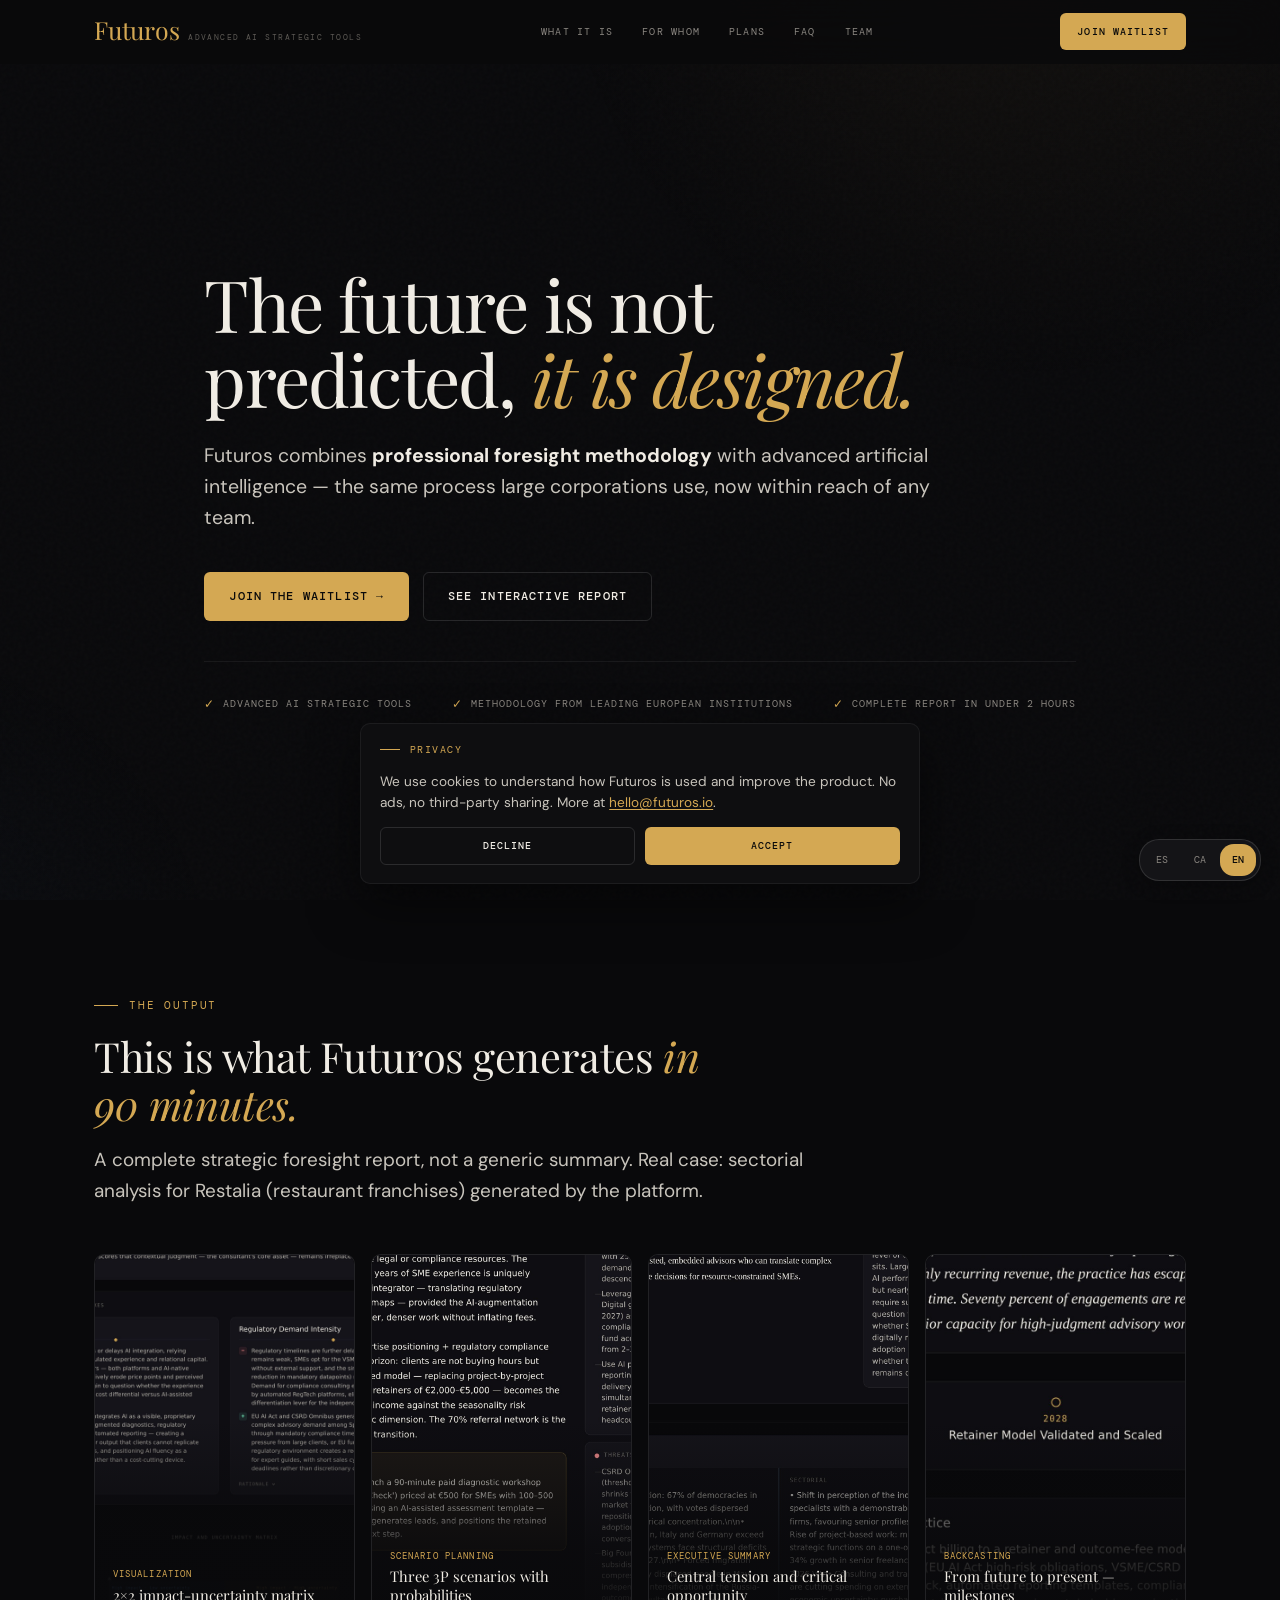
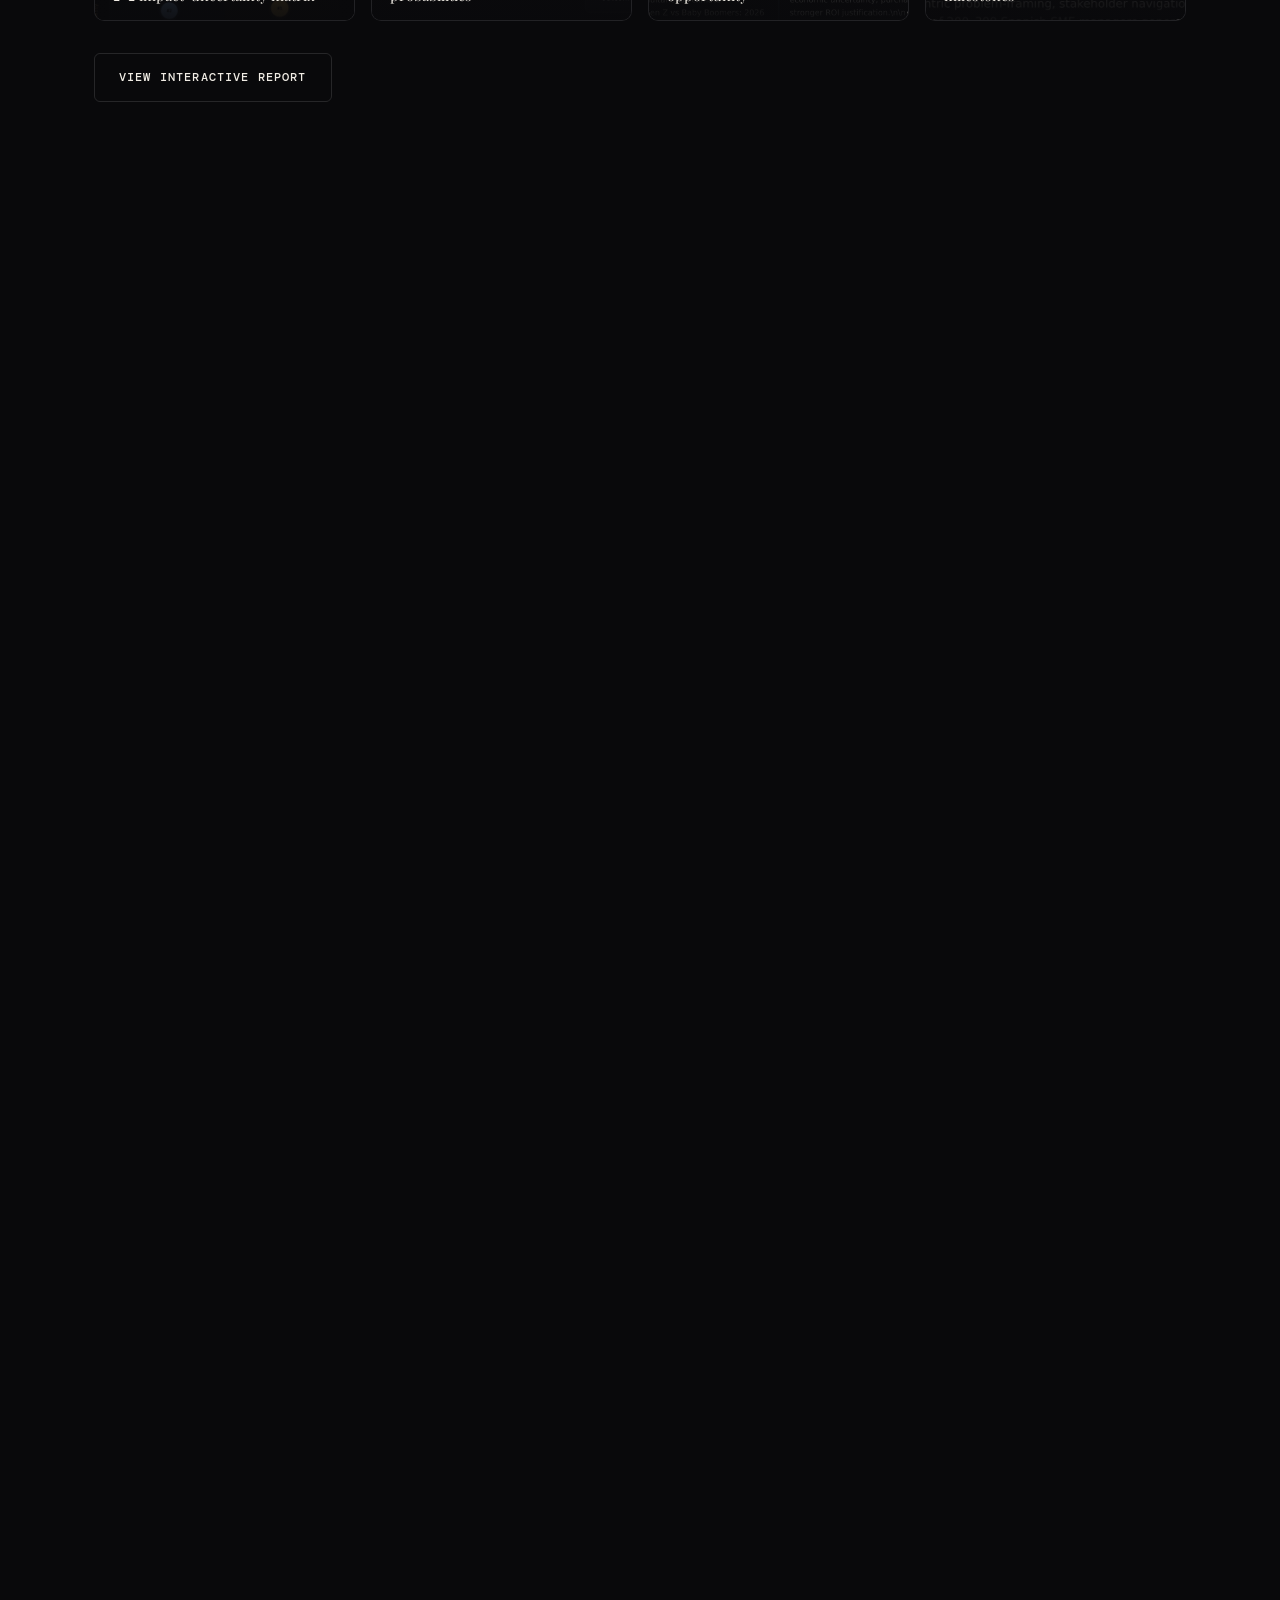
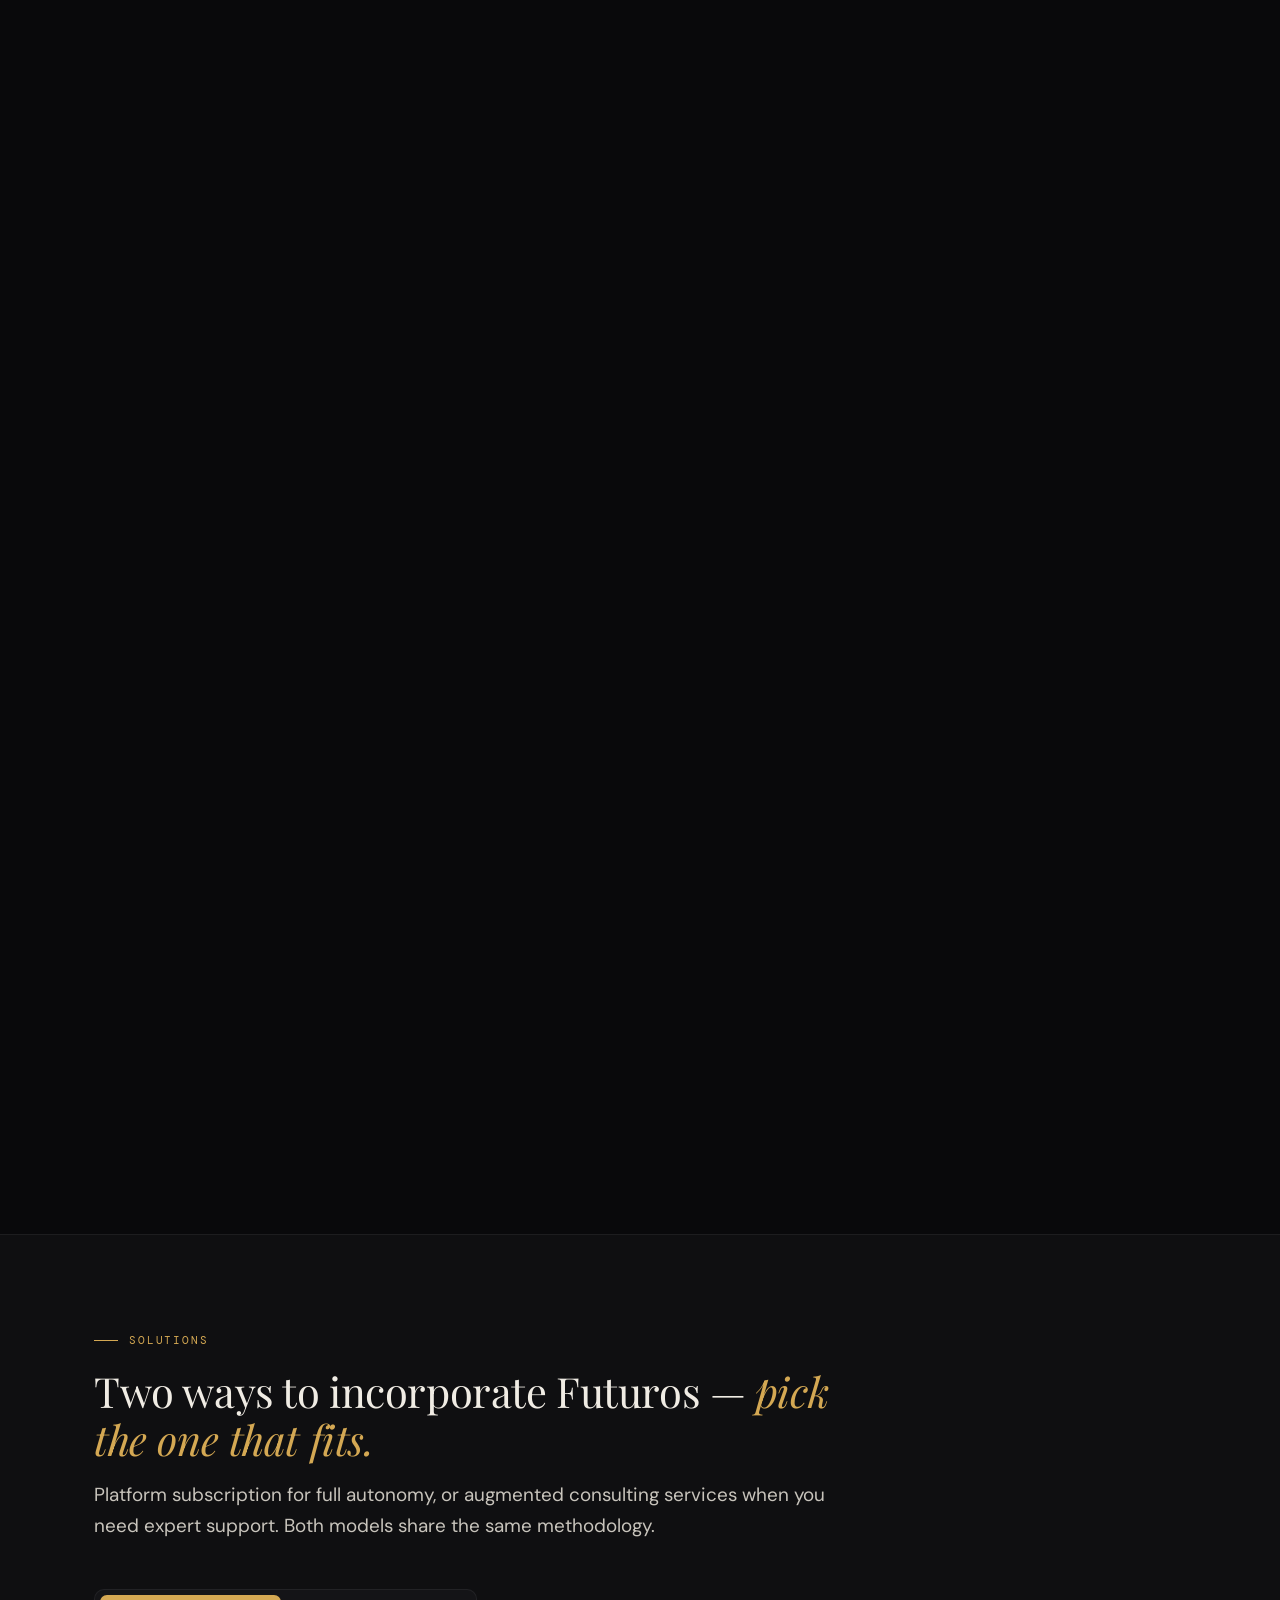
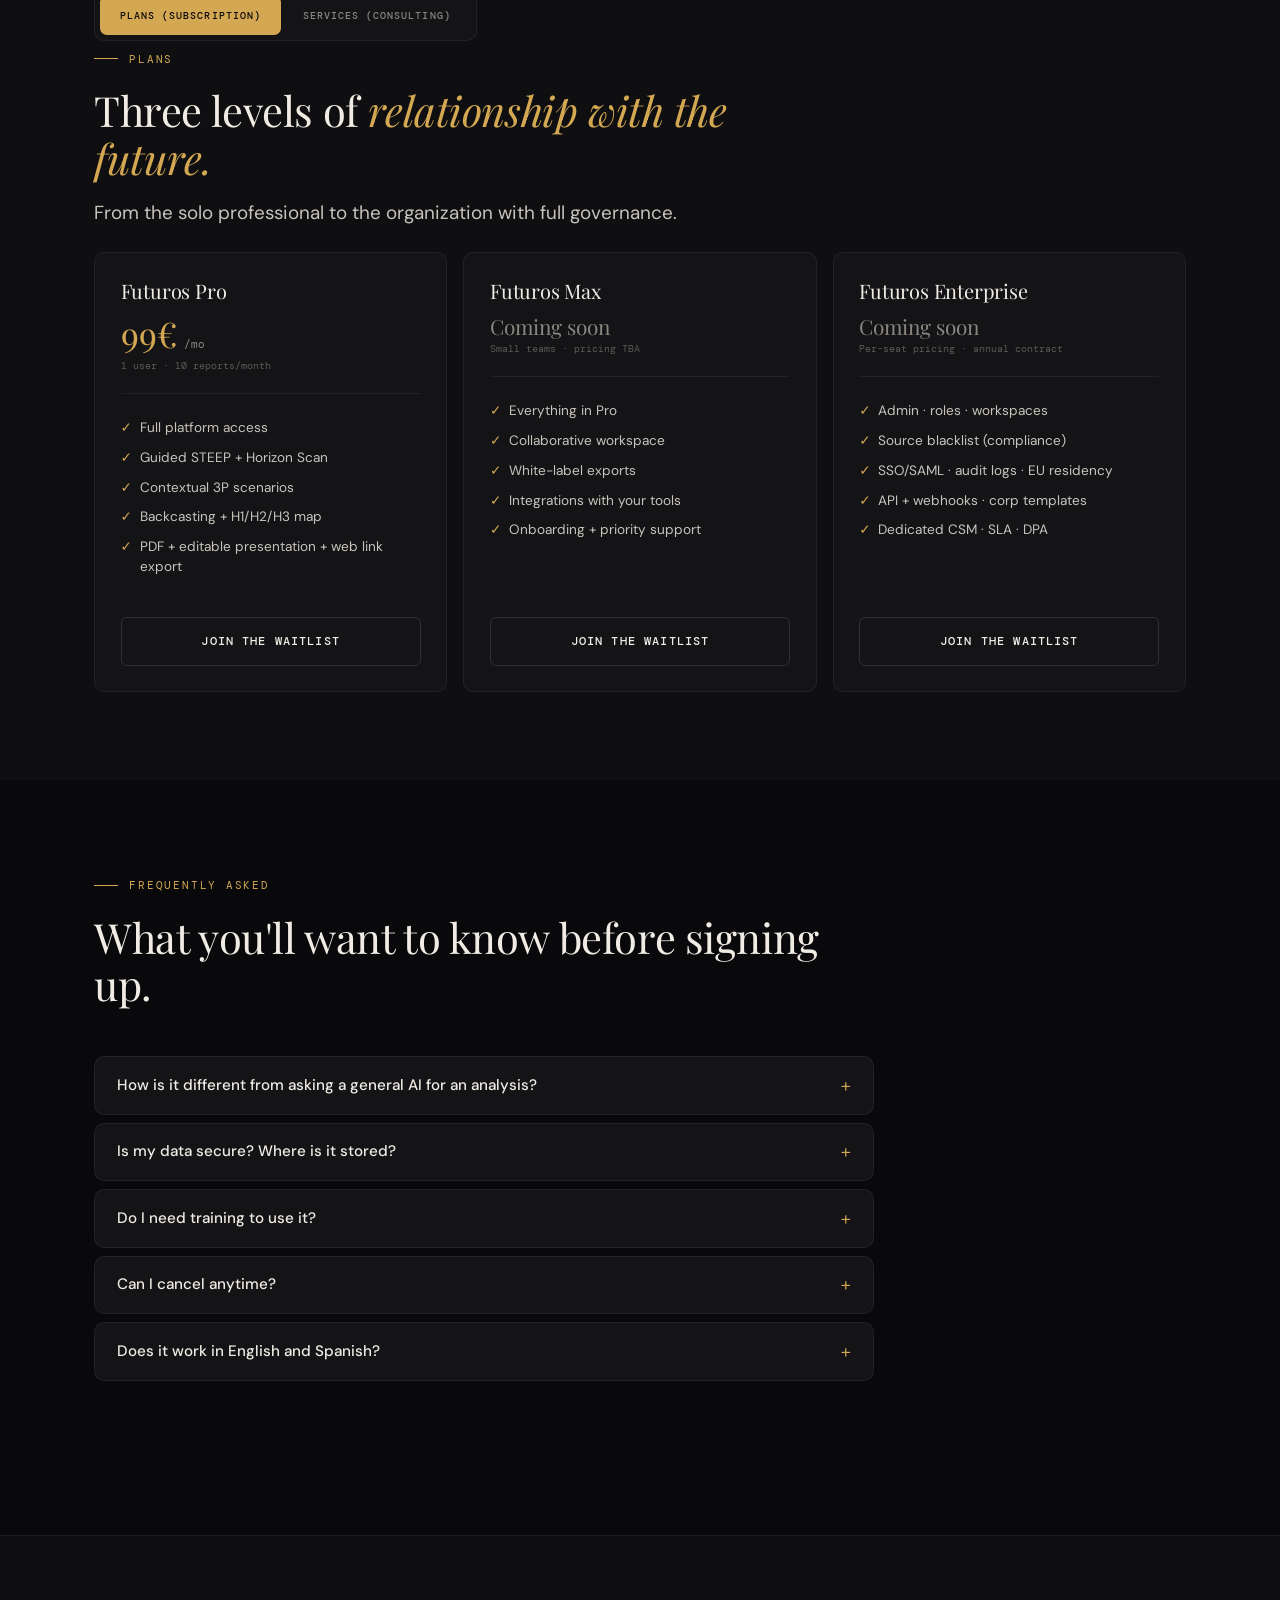
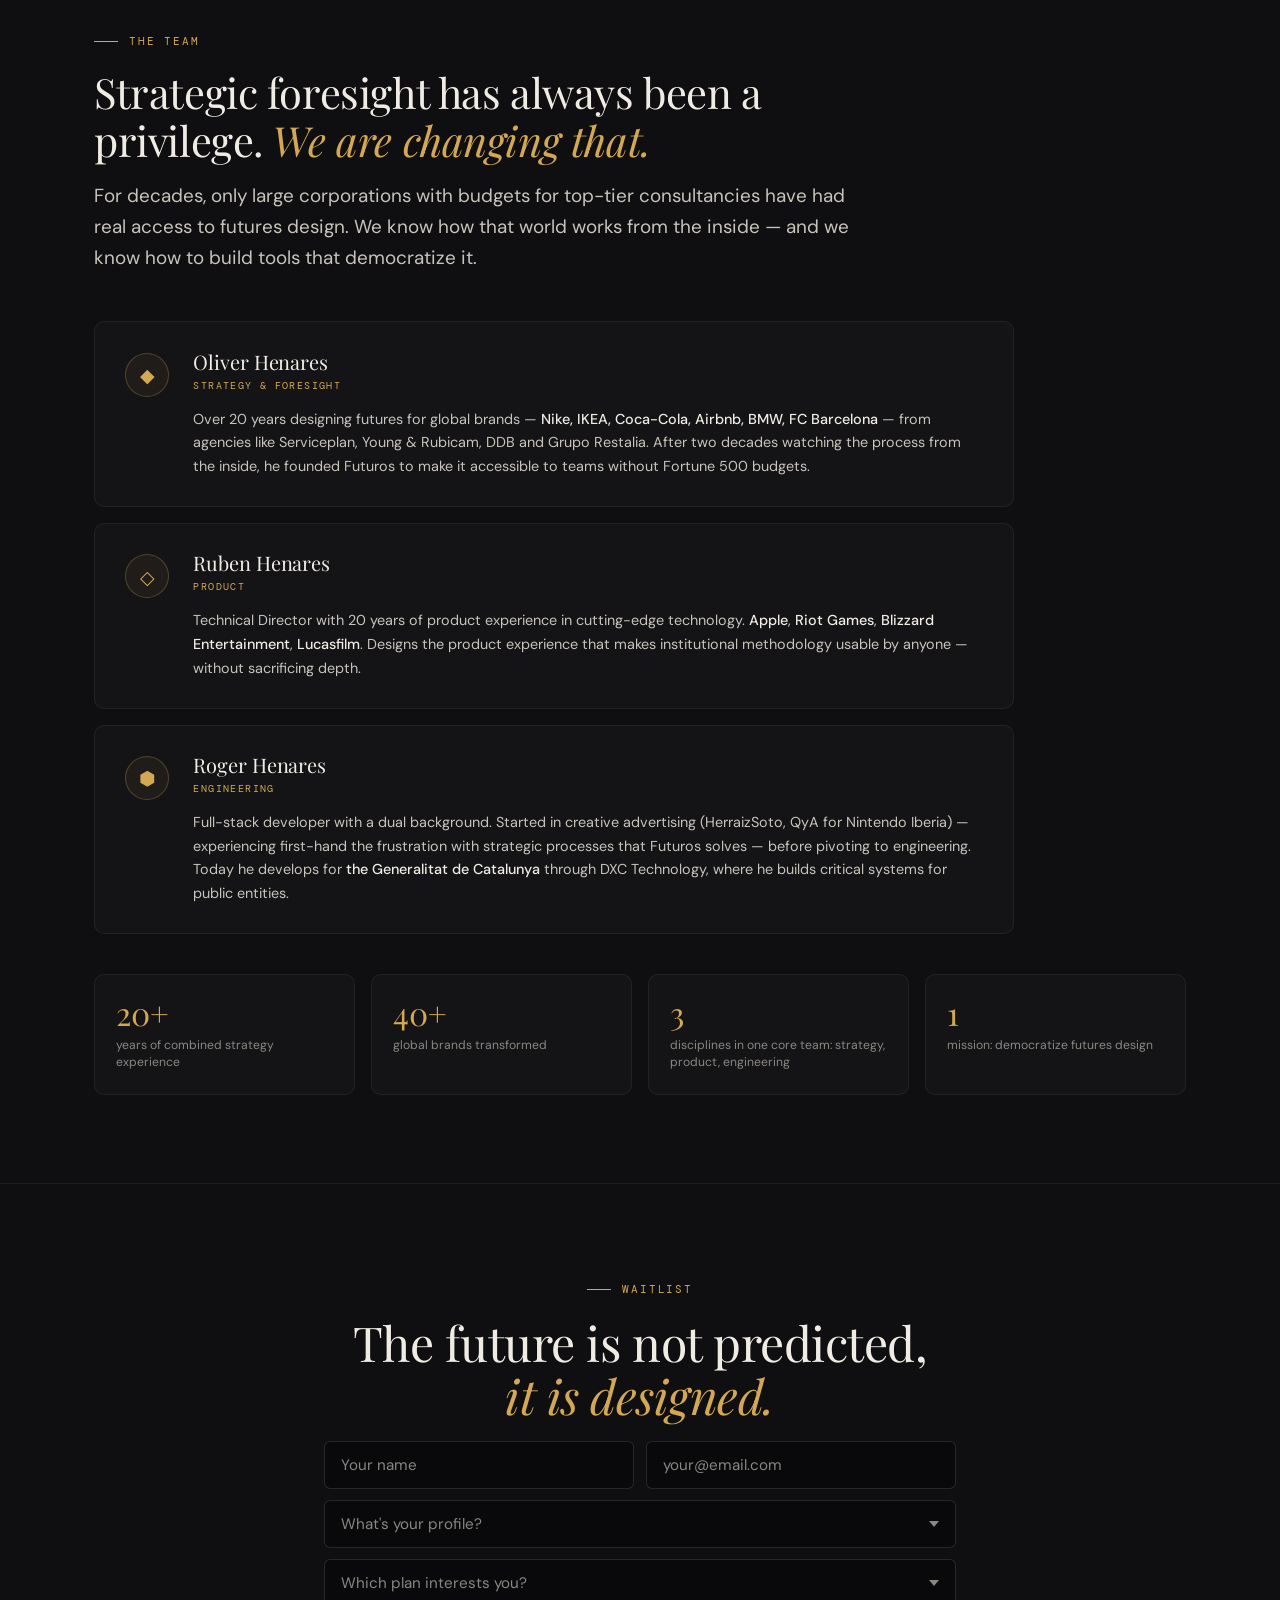
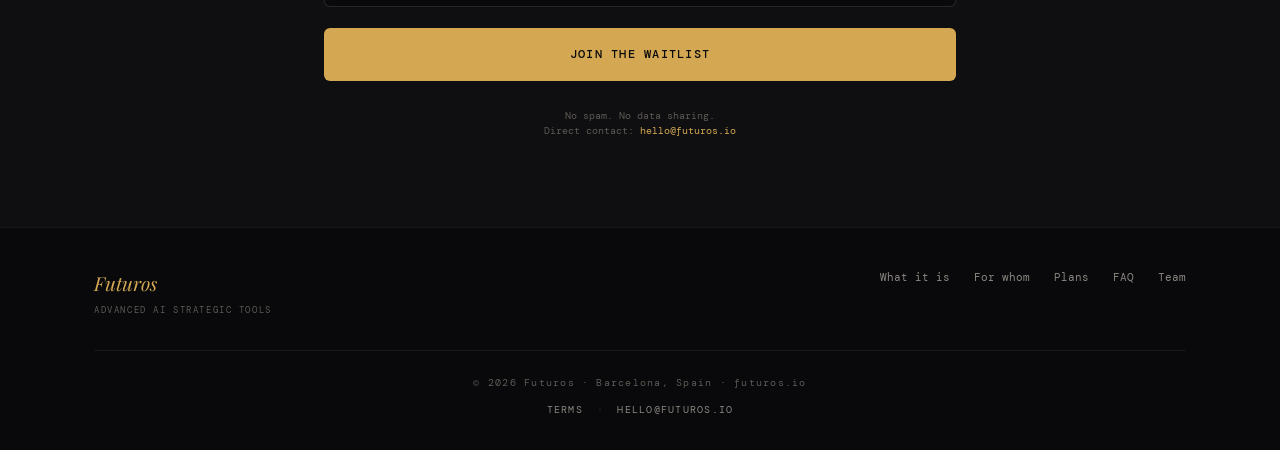
==== src/index.html @ 410e90d8 "Passing language from home ^> terms.html" ====
<!DOCTYPE html>
<html lang="es" prefix="og: https://ogp.me/ns#">
<head>
<meta charset="UTF-8">
<meta name="viewport" content="width=device-width,initial-scale=1.0,viewport-fit=cover">
<title data-i18n-title="meta.title">Futuros — Foresight estratégico con IA | Advanced AI Strategic Tools</title>
<meta name="description" data-i18n-meta-desc="meta.desc" content="Futuros combina metodología de foresight institucional europeo con inteligencia artificial para generar análisis de escenarios estratégicos completos en menos de 2 horas.">
<meta name="author" content="Oliver Henares — Futuros">
<meta name="robots" content="index, follow">
<link rel="canonical" href="https://futuros.io/">
<meta property="og:type" content="website">
<meta property="og:site_name" content="Futuros">
<meta property="og:url" content="https://futuros.io/">
<meta property="og:image" content="https://futuros.io/og-image.jpg">
<meta property="og:image:width" content="1200">
<meta property="og:image:height" content="630">
<meta name="twitter:card" content="summary_large_image">
<meta name="twitter:image" content="https://futuros.io/og-image.jpg">
<link rel="manifest" href="https://futuros.io/manifest.json">
<meta name="theme-color" content="#09090b">
<meta name="apple-mobile-web-app-capable" content="yes">
<meta name="mobile-web-app-capable" content="yes">
<meta name="apple-mobile-web-app-status-bar-style" content="black-translucent">
<meta name="apple-mobile-web-app-title" content="Futuros">
<link rel="icon" type="image/svg+xml" href="https://futuros.io/favicon.svg">
<link rel="icon" type="image/png" sizes="32x32" href="https://futuros.io/favicon-32.png">
<link rel="apple-touch-icon" sizes="180x180" href="https://futuros.io/apple-touch-icon.png">

<link rel="preconnect" href="https://fonts.googleapis.com">
<link rel="preconnect" href="https://fonts.gstatic.com" crossorigin>
<link rel="preload" as="style" href="https://fonts.googleapis.com/css2?family=DM+Mono:wght@400;500&family=DM+Sans:wght@400;500;600&family=Playfair+Display:ital,wght@0,400;0,500;1,400&display=swap">
<link rel="stylesheet" href="https://fonts.googleapis.com/css2?family=DM+Mono:wght@400;500&family=DM+Sans:wght@400;500;600&family=Playfair+Display:ital,wght@0,400;0,500;1,400&display=swap" media="print" onload="this.media='all'">
<noscript><link rel="stylesheet" href="https://fonts.googleapis.com/css2?family=DM+Mono:wght@400;500&family=DM+Sans:wght@400;500;600&family=Playfair+Display:ital,wght@0,400;0,500;1,400&display=swap"></noscript>

<script type="application/ld+json">{"@context":"https://schema.org","@type":"Organization","name":"Futuros","url":"https://futuros.io","description":"Strategic foresight platform combining European institutional methodology with AI.","contactPoint":{"@type":"ContactPoint","email":"hello@futuros.io","contactType":"customer support","availableLanguage":["Spanish","English"]}}</script>
<script type="application/ld+json">{"@context":"https://schema.org","@type":"SoftwareApplication","name":"Futuros","applicationCategory":"BusinessApplication","operatingSystem":"Web","url":"https://futuros.io","offers":[{"@type":"Offer","name":"Futuros Pro","price":"99","priceCurrency":"EUR"}]}</script>

<link rel="stylesheet" href="styles.css">

<!-- PostHog analytics -->
<script>
!function(t,e){var o,n,p,r;e.__SV||(window.posthog=e,e._i=[],e.init=function(i,s,a){function g(t,e){var o=e.split(".");2==o.length&&(t=t[o[0]],e=o[1]),t[e]=function(){t.push([e].concat(Array.prototype.slice.call(arguments,0)))}}(p=t.createElement("script")).type="text/javascript",p.crossOrigin="anonymous",p.async=!0,p.src=s.api_host.replace(".i.posthog.com","-assets.i.posthog.com")+"/static/array.js",(r=t.getElementsByTagName("script")[0]).parentNode.insertBefore(p,r);var u=e;for(void 0!==a?u=e[a]=[]:a="posthog",u.people=u.people||[],u.toString=function(t){var e="posthog";return"posthog"!==a&&(e+="."+a),t||(e+=" (stub)"),e},u.people.toString=function(){return u.toString(1)+".people (stub)"},o="init capture register register_once register_for_session unregister unregister_for_session getFeatureFlag getFeatureFlagPayload isFeatureEnabled reloadFeatureFlags updateEarlyAccessFeatureEnrollment getEarlyAccessFeatures on onFeatureFlags onSessionId getSurveys getActiveMatchingSurveys renderSurvey canRenderSurvey getNextSurveyStep identify setPersonProperties group resetGroups setPersonPropertiesForFlags resetPersonPropertiesForFlags setGroupPropertiesForFlags resetGroupPropertiesForFlags reset get_distinct_id getGroups get_session_id get_session_replay_url alias set_config startSessionRecording stopSessionRecording sessionRecordingStarted captureException loadToolbar get_property getSessionProperty createPersonProfile opt_in_capturing opt_out_capturing has_opted_in_capturing has_opted_out_capturing clear_opt_in_out_capturing debug".split(" "),n=0;n<o.length;n++)g(u,o[n]);e._i.push([i,s,a])},e.__SV=1)}(document,window.posthog||[]);
posthog.init('phc_w2W8Zs99Rcv9zAoCyWAEQjKRDDNfxGAZGXmJnJ9UWDw4',{
  api_host:'https://eu.i.posthog.com',
  person_profiles:'identified_only',
  defaults:'2025-05-24',
  opt_out_capturing_by_default:true
});
</script>
</head>
<body>

<!-- ═══════════ NAV ═══════════ -->
<nav class="nav" id="mainNav">
  <div class="nav-inner">
    <a href="#top" class="nav-brand">
      <div class="nav-logo">Futuros</div>
      <div class="nav-tag" data-i18n="nav.tag">Advanced AI Strategic Tools</div>
    </a>
    <div class="nav-links">
      <a href="#producto" class="nav-link" data-section="producto" data-i18n="nav.product">Qué es</a>
      <a href="#para-quien" class="nav-link" data-section="para-quien" data-i18n="nav.who">Para quién</a>
      <a href="#planes" class="nav-link" data-section="planes" data-i18n="nav.plans">Planes</a>
      <a href="#faq" class="nav-link" data-section="faq">FAQ</a>
      <a href="#equipo" class="nav-link" data-section="equipo" data-i18n="nav.team">Equipo</a>
    </div>
    <div class="nav-cta">
      <a href="#waitlist" class="btn btn-primary" data-i18n="nav.cta">Lista de espera</a>
    </div>
    <button class="nav-burger" id="navBurger" aria-label="Menú">
      <span></span><span></span><span></span>
    </button>
  </div>
</nav>

<div class="mobile-nav" id="mobileNav">
  <a href="#producto" data-i18n="nav.product">Qué es</a>
  <a href="#como" data-i18n="nav.how">Cómo funciona</a>
  <a href="#para-quien" data-i18n="nav.who">Para quién</a>
  <a href="#servicios" data-i18n="nav.services">Servicios</a>
  <a href="#planes" data-i18n="nav.plans">Planes</a>
  <a href="#faq">FAQ</a>
  <a href="#equipo" data-i18n="nav.team">Equipo</a>
  <a href="#waitlist" class="btn btn-primary" data-i18n="nav.cta">Lista de espera</a>
</div>

<!-- ═══════════ HERO ═══════════ -->
<section class="hero" id="top">
  <div class="container">
    <h1 class="hero-title" data-i18n-html="hero.title">El futuro no se predice, <em>se&nbsp;diseña.</em></h1>
    <p class="hero-sub" data-i18n-html="hero.sub">Futuros combina <strong>metodología de foresight profesional</strong> con inteligencia artificial avanzada — el mismo proceso que usan grandes corporaciones, ahora al alcance de cualquier equipo.</p>
    <div class="hero-ctas">
      <a href="#waitlist" class="btn btn-primary btn-arrow" data-i18n="hero.cta1">Únete a la lista de espera</a>
      <a id="hero-interactive-report" href="https://futuros.io/samples/sample_es.html" class="btn btn-secondary" target="_blank" rel="noopener" data-i18n="hero.cta2">Ver informe interactivo</a>
    </div>
    <div class="hero-trust">
      <div class="hero-trust-item" data-i18n="hero.trust1">Advanced AI Strategic Tools</div>
      <div class="hero-trust-item" data-i18n="hero.trust2">Metodología de instituciones europeas líderes</div>
      <div class="hero-trust-item" data-i18n="hero.trust3">Informe completo en menos de 2 horas</div>
    </div>
  </div>
</section>

<!-- ═══════════ PRODUCTO ═══════════ -->
<section class="section" id="producto">
  <div class="container">
    <div class="section-header reveal">
      <div class="eyebrow" data-i18n="out.eyebrow">El output</div>
      <h2 data-i18n-html="out.title">Esto es lo que genera Futuros <em>en 90&nbsp;minutos.</em></h2>
      <p class="lede" data-i18n="out.lede">Un informe completo de foresight estratégico, no un resumen genérico. Caso real: análisis sectorial de Restalia (franquicias de restauración) generado por la plataforma.</p>
    </div>
    <div class="output-grid">
      <div class="output-card reveal" data-modal="samples/sample-matrix-es.jpg">
        <div class="output-card-img">
          <img src="samples/sample-matrix-es.jpg" alt="Matriz de impacto e incertidumbre" loading="lazy">
        </div>
        <div class="output-card-meta">
          <div class="output-card-tag" data-i18n="out.s2.tag">Visualización</div>
          <div class="output-card-title" data-i18n="out.s2.title">Matriz 2×2 de impacto e incertidumbre</div>
        </div>
      </div>
      <div class="output-card reveal" data-modal="samples/sample-scenarios-es.jpg">
        <div class="output-card-img">
          <img src="samples/sample-scenarios-es.jpg" alt="Tres escenarios" loading="lazy">
        </div>
        <div class="output-card-meta">
          <div class="output-card-tag" data-i18n="out.s3.tag">Scenario Planning</div>
          <div class="output-card-title" data-i18n="out.s3.title">Tres escenarios 3P con probabilidades</div>
        </div>
      </div>
      <div class="output-card reveal" data-modal="samples/sample-summary-es.jpg">
        <div class="output-card-img">
          <img src="samples/sample-summary-es.jpg" alt="Resumen ejecutivo" loading="lazy">
        </div>
        <div class="output-card-meta">
          <div class="output-card-tag" data-i18n="out.s4.tag">Resumen ejecutivo</div>
          <div class="output-card-title" data-i18n="out.s4.title">Tensión central y oportunidad crítica</div>
        </div>
      </div>
      <div class="output-card reveal" data-modal="samples/sample-backcasting-es.jpg">
        <div class="output-card-img">
          <img src="samples/sample-backcasting-es.jpg" alt="Backcasting timeline" loading="lazy">
        </div>
        <div class="output-card-meta">
          <div class="output-card-tag" data-i18n="out.s5.tag">Backcasting</div>
          <div class="output-card-title" data-i18n="out.s5.title">Camino del futuro al presente — milestones</div>
        </div>
      </div>
    </div>
    <div class="output-cta reveal">
      <a id="cta-interactive-report" href="https://futuros.io/samples/sample_es.html" class="btn btn-secondary" target="_blank" rel="noopener" data-i18n="out.cta3">Ver report interactivo</a>
    </div>
    <div class="subsection-break reveal"></div>
    <div class="section-header reveal">
      <div class="eyebrow" data-i18n="how.eyebrow">Cómo funciona</div>
      <h2 data-i18n-html="how.title"><em>Tú decides</em> el nivel de control.</h2>
      <p class="lede" data-i18n="how.lede">Misma metodología, mismo rigor, mismo entregable final. Lo que cambia es cuánto pones tú y cuánto pone la plataforma. Empieza con el asistente y profundiza manualmente cuando quieras matizar.</p>
    </div>
    <div class="modes-grid">
      <div class="mode-card reveal">
        <div class="mode-tag" data-i18n="how.m1.tag">Modo asistente</div>
        <h3 data-i18n="how.m1.title">Conversacional, rápido</h3>
        <p data-i18n="how.m1.desc">Le cuentas a Futuros tu reto en lenguaje natural. La IA propone los campos STEEP, las dimensiones del horizonte y los drivers; tú aceptas o ajustas con un click. Ideal cuando empiezas, cuando vas justo de tiempo o cuando exploras un sector nuevo.</p>
        <ul class="mode-list">
          <li data-i18n="how.m1.b1">Sin formularios largos</li>
          <li data-i18n="how.m1.b2">Sugerencias contextuales en cada paso</li>
          <li data-i18n="how.m1.b3">Resultado completo en menos de 30 minutos</li>
        </ul>
      </div>
      <div class="mode-card reveal">
        <div class="mode-tag" data-i18n="how.m2.tag">Modo manual</div>
        <h3 data-i18n="how.m2.title">Editorial, máximo control</h3>
        <p data-i18n="how.m2.desc">Introduces tus propios datos, tags y matices. Editas cada dimensión, refinas las probabilidades, ajustas el lenguaje. Para análisis sensibles, sectores donde tienes visión propia o entregables que necesitan reflejar tu criterio palabra por palabra.</p>
        <ul class="mode-list">
          <li data-i18n="how.m2.b1">Edición libre de cada dimensión</li>
          <li data-i18n="how.m2.b2">Refinamiento de escenarios y probabilidades</li>
          <li data-i18n="how.m2.b3">Tu criterio reflejado palabra por palabra</li>
        </ul>
      </div>
    </div>
    <div class="how-shared reveal">
      <div class="how-shared-tag" data-i18n="how.shared.tag">En cualquier modo</div>
      <div class="how-shared-text" data-i18n-html="how.shared.text">Mismo workflow guiado: <strong>perfil → macro scan → análisis sectorial → horizonte → síntesis → informe.</strong> Misma metodología STEEP + Tres Horizontes + scenario planning. Mismo entregable final brand-ready, en el idioma de tu cliente.</div>
    </div>
    <div class="subsection-break reveal"></div>
    <div class="section-header reveal">
      <div class="eyebrow" data-i18n="met.eyebrow">Metodología</div>
      <h2 data-i18n-html="met.title">Frameworks reales. <em>No prompts genéricos.</em></h2>
      <p class="lede" data-i18n="met.lede">Los mismos protocolos que usan gobiernos europeos y think tanks de primer nivel para anticipar el futuro — integrados en una plataforma que cualquier consultor puede usar hoy.</p>
    </div>
    <div class="method-grid">
      <div class="method-item reveal">
        <div class="method-num" data-i18n="met.01.num">01 · STEEP</div>
        <div class="method-name" data-i18n="met.01.name">Análisis del entorno</div>
        <div class="method-desc" data-i18n="met.01.desc">Social, Tecnológico, Económico, Medioambiental, Político. El mapa completo de fuerzas que moldean tu sector.</div>
      </div>
      <div class="method-item reveal">
        <div class="method-num" data-i18n="met.02.num">02 · Horizon Scan</div>
        <div class="method-name" data-i18n="met.02.name">Tres horizontes (H1/H2/H3)</div>
        <div class="method-desc" data-i18n="met.02.desc">Lo que ya ocurre, lo que emerge y lo que podría transformarlo todo. Exploración sistemática.</div>
      </div>
      <div class="method-item reveal">
        <div class="method-num" data-i18n="met.03.num">03 · Scenario 3P</div>
        <div class="method-name" data-i18n="met.03.name">Probable, Plausible, Posible</div>
        <div class="method-desc" data-i18n="met.03.desc">Tres escenarios con probabilidades derivadas del contexto real del cliente. Nunca genéricos.</div>
      </div>
      <div class="method-item reveal">
        <div class="method-num" data-i18n="met.04.num">04 · Backcasting</div>
        <div class="method-name" data-i18n="met.04.name">Del futuro al presente</div>
        <div class="method-desc" data-i18n="met.04.desc">Desde cada escenario futuro, los hitos críticos que hay que tomar hoy para llegar (o evitarlo).</div>
      </div>
      <div class="method-item reveal">
        <div class="method-num" data-i18n="met.05.num">05 · Weak Signals</div>
        <div class="method-name" data-i18n="met.05.name">Señales débiles</div>
        <div class="method-desc" data-i18n="met.05.desc">Los primeros indicios de cambio antes de convertirse en tendencias. Quien los ve primero tiene ventaja.</div>
      </div>
      <div class="method-item reveal">
        <div class="method-num" data-i18n="met.06.num">06 · Strategic Map</div>
        <div class="method-name" data-i18n="met.06.name">Mapa accionable</div>
        <div class="method-desc" data-i18n="met.06.desc">Prioridades organizadas por horizonte temporal. Del análisis a la agenda de trabajo.</div>
      </div>
    </div>
  </div>
</section>

<!-- ═══════════ PARA QUIÉN ═══════════ -->
<section class="section" id="para-quien">
  <div class="container">
    <div class="section-header reveal">
      <div class="eyebrow" data-i18n="who.eyebrow">Para quién</div>
      <h2 data-i18n-html="who.title">Una técnica reservada a unos pocos. <em>Ahora al alcance de cualquiera.</em></h2>
      <p class="lede" data-i18n="who.lede">Durante décadas, anticipar el futuro con método ha sido patrimonio de gobiernos, think tanks y consultoras de élite. Futuros pone esa misma técnica en manos de quien tenga una decisión estratégica que tomar — sea un estudiante, un autónomo, una pyme o una gran institución.</p>
    </div>
    <div class="personas">
      <div class="persona reveal">
        <div class="persona-icon">◆</div>
        <div class="persona-content">
          <div class="persona-tag" data-i18n="who.p1.tag">Estudiante / Investigador</div>
          <h3 class="persona-title" data-i18n="who.p1.title">El método que se enseña en Sciences Po, en tu mesa de trabajo</h3>
          <p class="persona-desc" data-i18n="who.p1.desc">El foresight deja de estar encerrado en programas de posgrado y centros de pensamiento. Aplícalo a tu tesis, a un proyecto académico o a tu primer encargo profesional con la misma metodología que usa la Comisión Europea.</p>
        </div>
      </div>
      <div class="persona reveal">
        <div class="persona-icon">◇</div>
        <div class="persona-content">
          <div class="persona-tag" data-i18n="who.p2.tag">Autónomo / Consultor</div>
          <h3 class="persona-title" data-i18n="who.p2.title">Profundidad institucional, trabajando solo</h3>
          <p class="persona-desc" data-i18n="who.p2.desc">Ya no hace falta un equipo de veinte personas detrás para entregar un análisis serio. Tu independencia deja de ser un techo y empieza a ser una ventaja.</p>
        </div>
      </div>
      <div class="persona reveal">
        <div class="persona-icon">⬢</div>
        <div class="persona-content">
          <div class="persona-tag" data-i18n="who.p3.tag">Pyme</div>
          <h3 class="persona-title" data-i18n="who.p3.title">Preguntas estratégicas que antes no podías permitirte</h3>
          <p class="persona-desc" data-i18n="who.p3.desc">Las decisiones que obligaban a contratar a una consultora pueden trabajarse en casa, con método y profundidad, sin desviar el presupuesto del año ni perder semanas de calendario.</p>
        </div>
      </div>
      <div class="persona reveal">
        <div class="persona-icon">◉</div>
        <div class="persona-content">
          <div class="persona-tag" data-i18n="who.p4.tag">Gran empresa / Institución</div>
          <h3 class="persona-title" data-i18n="who.p4.title">La misma profundidad, en una fracción del tiempo</h3>
          <p class="persona-desc" data-i18n="who.p4.desc">La metodología que ya conoces — pero con el control y la velocidad de hacerla en casa. Iteras escenarios antes de llevarlos a la consultora externa, o descubres que ya no la necesitas para esa pregunta.</p>
        </div>
      </div>
    </div>
  </div>
</section>

<!-- ═══════════ SOLUCIONES (planes + servicios) ═══════════ -->
<section class="section section-divider" id="planes" style="background:var(--bg2)">
  <div class="container">
    <div class="section-header reveal">
      <div class="eyebrow" data-i18n="sol.eyebrow">Soluciones</div>
      <h2 data-i18n-html="sol.title">Dos formas de incorporar Futuros — <em>elige la que encaje.</em></h2>
      <p class="lede" data-i18n="sol.lede">Suscripción a la plataforma para autonomía total, o servicios de consultoría aumentada cuando necesitas acompañamiento experto. Ambos modelos comparten la misma metodología.</p>
    </div>
    <div class="sol-tabs reveal">
      <div class="sol-tab-list">
        <button class="sol-tab active" data-sol-tab="planes" data-i18n="sol.tab.planes">Planes (suscripción)</button>
        <button class="sol-tab" data-sol-tab="servicios" data-i18n="sol.tab.services">Servicios (consultoría)</button>
      </div>
    </div>
    <div class="sol-panel" id="sol-panel-planes">
      <div class="section-header reveal">
        <div class="eyebrow" data-i18n="plans.eyebrow">Planes</div>
        <h2 data-i18n-html="plans.title">Tres niveles de <em>relación con el futuro.</em></h2>
        <p class="lede" data-i18n="plans.lede">Desde el profesional en solitario hasta la organización con governance completa.</p>
      </div>
      <div class="plans-grid">
        <div class="plan reveal">
          <h3 class="plan-name" data-i18n="plan1.name">Futuros Pro</h3>
          <div class="plan-price">
            <div class="plan-price-num">99€</div>
            <div class="plan-period" data-i18n="plan.period">/mes</div>
          </div>
          <div class="plan-limits" data-i18n="plan1.limits">1 usuario · 10 informes/mes</div>
          <ul class="plan-features">
            <li data-i18n="plan1.f1">Acceso completo a la plataforma</li>
            <li data-i18n="plan1.f2">Flujo guiado STEEP + Horizon Scan</li>
            <li data-i18n="plan1.f3">Escenarios 3P contextuales</li>
            <li data-i18n="plan1.f4">Backcasting + mapa H1/H2/H3</li>
            <li data-i18n="plan1.f5">Export PDF + presentación editable + enlace web</li>
          </ul>
          <div class="plan-cta">
            <a href="#waitlist" class="btn btn-secondary" data-i18n="plan.cta">Únete a la lista de espera</a>
          </div>
        </div>
        <div class="plan reveal">
          <h3 class="plan-name" data-i18n="plan2.name">Futuros Max</h3>
          <div class="plan-price">
            <div class="plan-price-num coming" data-i18n="plan.coming">Próximamente</div>
          </div>
          <div class="plan-limits" data-i18n="plan2.limits">Equipos pequeños · pricing TBA</div>
          <ul class="plan-features">
            <li data-i18n="plan2.f1">Todo lo del plan Pro</li>
            <li data-i18n="plan2.f2">Workspace colaborativo</li>
            <li data-i18n="plan2.f3">White-label en exports</li>
            <li data-i18n="plan2.f4">Integraciones con tus herramientas</li>
            <li data-i18n="plan2.f5">Onboarding + soporte prioritario</li>
          </ul>
          <div class="plan-cta">
            <a href="#waitlist" class="btn btn-secondary" data-i18n="plan.cta">Únete a la lista de espera</a>
          </div>
        </div>
        <div class="plan reveal">
          <h3 class="plan-name" data-i18n="plan3.name">Futuros Enterprise</h3>
          <div class="plan-price">
            <div class="plan-price-num coming" data-i18n="plan.coming">Próximamente</div>
          </div>
          <div class="plan-limits" data-i18n="plan3.limits">Pricing por seats · contrato anual</div>
          <ul class="plan-features">
            <li data-i18n="plan3.f1">Cuenta admin · roles · workspaces</li>
            <li data-i18n="plan3.f2">Blacklist de fuentes (compliance)</li>
            <li data-i18n="plan3.f3">SSO/SAML · audit logs · EU residency</li>
            <li data-i18n="plan3.f4">API + webhooks · plantillas corp.</li>
            <li data-i18n="plan3.f5">CSM dedicado · SLA · DPA</li>
          </ul>
          <div class="plan-cta">
            <a href="#waitlist" class="btn btn-secondary" data-i18n="plan.cta">Únete a la lista de espera</a>
          </div>
        </div>
      </div>
    </div>
    <div class="sol-panel" id="sol-panel-servicios" hidden>
      <div class="section-header reveal">
        <div class="eyebrow" data-i18n="svc.eyebrow">Servicios</div>
        <h2 data-i18n-html="svc.title">Más allá del software — <em>consultoría aumentada.</em></h2>
        <p class="lede" data-i18n="svc.lede">No sustituimos el juicio humano: lo amplificamos. Cinco formas de incorporar foresight estratégico a tu próxima decisión, desde la formación inicial hasta el acompañamiento continuo.</p>
      </div>
      <div class="services-list">
        <div class="service-row reveal">
          <div class="service-num">01</div>
          <div class="service-body">
            <div class="service-head">
              <h3 class="service-name" data-i18n="svc.01.name">Onboarding</h3>
              <div class="service-meta" data-i18n="svc.01.meta">1 hora · sesión 1:1</div>
            </div>
            <p class="service-desc" data-i18n="svc.01.desc">Formación práctica para sacar partido profesional desde el primer día: plantear bien un análisis, leer escenarios 3P, afinar prompts y exportar entregables a cliente.</p>
          </div>
        </div>
        <div class="service-row reveal">
          <div class="service-num">02</div>
          <div class="service-body">
            <div class="service-head">
              <h3 class="service-name" data-i18n="svc.02.name">Workshop</h3>
              <div class="service-meta" data-i18n="svc.02.meta">Half day o full day · presencial o remoto</div>
            </div>
            <p class="service-desc" data-i18n="svc.02.desc">Sesión conducida sobre un reto real del cliente. STEEP, Horizon Scan, escenarios 3P y backcasting aplicados a un problema propio — sale un mapa estratégico accionable.</p>
          </div>
        </div>
        <div class="service-row reveal">
          <div class="service-num">03</div>
          <div class="service-body">
            <div class="service-head">
              <h3 class="service-name" data-i18n="svc.03.name">Foresight Sprint</h3>
              <div class="service-meta" data-i18n="svc.03.meta">Hasta 1 semana · entregable completo</div>
            </div>
            <p class="service-desc" data-i18n="svc.03.desc">Análisis completo en 5 días laborables: diagnóstico, escenarios 3P, backcasting y mapa H1/H2/H3. Sesión de devolución con el equipo decisor incluida.</p>
          </div>
        </div>
        <div class="service-row reveal">
          <div class="service-num">04</div>
          <div class="service-body">
            <div class="service-head">
              <h3 class="service-name" data-i18n="svc.04.name">Foresight as a Service</h3>
              <div class="service-meta" data-i18n="svc.04.meta">Suscripción mensual · analista experto</div>
            </div>
            <p class="service-desc" data-i18n="svc.04.desc">Un analista experto trabaja como extensión de tu equipo: informes recurrentes, monitorización de señales débiles, briefings para comité y participación en sesiones estratégicas.</p>
          </div>
        </div>
        <div class="service-row reveal">
          <div class="service-num">05</div>
          <div class="service-body">
            <div class="service-head">
              <h3 class="service-name" data-i18n="svc.05.name">Programa Ejecutivo</h3>
              <div class="service-meta" data-i18n="svc.05.meta">Formación intensiva · grupo cerrado</div>
            </div>
            <p class="service-desc" data-i18n="svc.05.desc">Programa para C-level y comités de dirección. Instala un lenguaje común sobre incertidumbre y escenarios — eleva la conversación estratégica de la cúpula, no enseña a usar una herramienta.</p>
          </div>
        </div>
      </div>
      <div class="services-cta reveal">
        <a href="mailto:hello@futuros.io" class="btn btn-secondary btn-arrow" data-i18n="svc.cta">Contactar para servicios</a>
      </div>
    </div>
  </div>
</section>

<!-- ═══════════ FAQ ═══════════ -->
<section class="section" id="faq">
  <div class="container">
    <div class="section-header reveal">
      <div class="eyebrow" data-i18n="faq.eyebrow">Preguntas frecuentes</div>
      <h2 data-i18n="faq.title">Lo que querrás saber antes de apuntarte.</h2>
    </div>
    <div class="faq-list">
      <div class="faq-item reveal">
        <button class="faq-q">
          <span data-i18n="faq.q1">¿En qué se diferencia de pedirle un análisis a una IA general?</span>
          <span class="faq-icon">+</span>
        </button>
        <div class="faq-a"><div class="faq-a-inner" data-i18n-html="faq.a1">Tres cosas. <strong>Una:</strong> Futuros integra metodología real (STEEP, Tres Horizontes, scenario planning) en un workflow guiado, con lógica encadenada entre pasos. <strong>Dos:</strong> hace búsqueda web en vivo durante la generación, así los datos macro están actualizados al día. <strong>Tres:</strong> el output es un entregable brand-ready listo para cliente, no un texto plano que tienes que reformatear.</div></div>
      </div>
      <div class="faq-item reveal">
        <button class="faq-q">
          <span data-i18n="faq.q2">¿Mis datos están seguros? ¿Dónde se almacenan?</span>
          <span class="faq-icon">+</span>
        </button>
        <div class="faq-a"><div class="faq-a-inner" data-i18n-html="faq.a2">Sí. Los datos se almacenan en infraestructura europea (data residency UE). En el plan Enterprise hay SSO/SAML, logs de auditoría, blacklist de fuentes para compliance, DPA firmado y SLA. Para Pro y Max, los datos del cliente nunca se usan para entrenar modelos.</div></div>
      </div>
      <div class="faq-item reveal">
        <button class="faq-q">
          <span data-i18n="faq.q3">¿Necesito formación para usarlo?</span>
          <span class="faq-icon">+</span>
        </button>
        <div class="faq-a"><div class="faq-a-inner" data-i18n-html="faq.a3">No. El flujo está diseñado para ser intuitivo desde el primer informe. Si prefieres ir guiado, el asistente conversacional te lleva paso a paso. Si quieres control total, puedes introducir tus propios datos y matices manualmente. Para sacar el máximo partido ofrecemos un onboarding 1:1 de 1 hora con nuestro equipo — opcional, pero recomendable para los primeros entregables a cliente.</div></div>
      </div>
      <div class="faq-item reveal">
        <button class="faq-q">
          <span data-i18n="faq.q4">¿Puedo cancelar cuando quiera?</span>
          <span class="faq-icon">+</span>
        </button>
        <div class="faq-a"><div class="faq-a-inner" data-i18n-html="faq.a4">Sí. El plan Pro es mensual sin compromiso — cancelas cuando quieras desde tu cuenta. El plan Enterprise es anual por requisitos de provisioning empresarial, pero con cláusulas de salida estándar.</div></div>
      </div>
      <div class="faq-item reveal">
        <button class="faq-q">
          <span data-i18n="faq.q5">¿Funciona en inglés y español?</span>
          <span class="faq-icon">+</span>
        </button>
        <div class="faq-a"><div class="faq-a-inner" data-i18n-html="faq.a5">Sí, completamente bilingüe — interfaz, prompts y output. Configurable por informe: puedes hacer el análisis en español pero entregar el PDF en inglés para tu cliente internacional. Más idiomas en el roadmap (FR, IT, DE) para 2027.</div></div>
      </div>
      <div class="faq-item reveal">
        <button class="faq-q">
          <span data-i18n="faq.q6">¿Puedo personalizar el branding del informe?</span>
          <span class="faq-icon">+</span>
        </button>
        <div class="faq-a"><div class="faq-a-inner" data-i18n-html="faq.a6">En el plan Max, puedes aplicar tu logo, paleta y portada al export — perfecto para entregar bajo tu marca a cliente final. En Enterprise, plantillas corporativas completas. En Pro, el export sale con la marca Futuros visible.</div></div>
      </div>
    </div>
  </div>
</section>

<!-- ═══════════ EQUIPO ═══════════ -->
<section class="section section-divider" id="equipo" style="background:var(--bg2)">
  <div class="container">
    <div class="section-header reveal">
      <div class="eyebrow" data-i18n="team.eyebrow">El equipo</div>
      <h2 data-i18n-html="team.title">El foresight estratégico ha sido siempre un privilegio. <em>Lo estamos cambiando.</em></h2>
      <p class="lede" data-i18n-html="team.lede">Durante décadas, sólo las grandes corporaciones con presupuestos para consultoras de primer nivel han tenido acceso real al diseño de futuros. Sabemos cómo funciona ese mundo desde dentro — y sabemos cómo construir herramientas que lo democraticen.</p>
    </div>

    <div class="founders">
      <div class="founder reveal">
        <div class="founder-icon">◆</div>
        <div class="founder-content">
          <div class="founder-name">Oliver Henares</div>
          <div class="founder-role" data-i18n="team.f1.role">Estrategia & Foresight</div>
          <p class="founder-bio" data-i18n-html="team.f1.bio">Más de 20 años diseñando futuros para marcas globales — <strong>Nike, IKEA, Coca-Cola, Airbnb, BMW, FC Barcelona</strong> — desde agencias como Serviceplan, Young & Rubicam, DDB y Grupo Restalia. Después de dos décadas viendo el proceso desde dentro, fundó Futuros para hacerlo accesible a equipos sin presupuesto de Fortune 500.</p>
        </div>
      </div>

      <div class="founder reveal">
        <div class="founder-icon">◇</div>
        <div class="founder-content">
          <div class="founder-name">Ruben Henares</div>
          <div class="founder-role" data-i18n="team.f2.role">Producto</div>
          <p class="founder-bio" data-i18n-html="team.f2.bio">Technical Director con 20 años de experiencia en producto en tecnología de vanguardia. <strong>Apple</strong>, <strong>Riot Games</strong>, <strong>Blizzard Entertainment</strong>, <strong>Lucasfilm</strong>. Diseña la experiencia de producto que hace que la metodología institucional sea utilizable por cualquiera — sin sacrificar la profundidad.</p>
        </div>
      </div>

      <div class="founder reveal">
        <div class="founder-icon">⬢</div>
        <div class="founder-content">
          <div class="founder-name">Roger Henares</div>
          <div class="founder-role" data-i18n="team.f3.role">Ingeniería</div>
          <p class="founder-bio" data-i18n-html="team.f3.bio">Desarrollador full-stack con doble trayectoria. Empezó en publicidad creativa (HerraizSoto, QyA para Nintendo Ibérica) — viviendo en primera persona la frustración con los procesos estratégicos que Futuros resuelve — antes de virar hacia la ingeniería. Hoy desarrolla para <strong>la Generalitat de Catalunya</strong> a través de DXC Technology, donde construye sistemas críticos para entidades públicas.</p>
        </div>
      </div>
    </div>

    <div class="team-stats reveal">
      <div class="team-stat">
        <div class="team-stat-num">20+</div>
        <div class="team-stat-label" data-i18n="team.s1">años de experiencia combinada en estrategia</div>
      </div>
      <div class="team-stat">
        <div class="team-stat-num">40+</div>
        <div class="team-stat-label" data-i18n="team.s2">marcas globales transformadas</div>
      </div>
      <div class="team-stat">
        <div class="team-stat-num">3</div>
        <div class="team-stat-label" data-i18n="team.s3">disciplinas en un equipo core: estrategia, producto e ingeniería</div>
      </div>
      <div class="team-stat">
        <div class="team-stat-num">1</div>
        <div class="team-stat-label" data-i18n="team.s4">misión: democratizar el diseño de futuros</div>
      </div>
    </div>
  </div>
</section>

<!-- ═══════════ FINAL CTA ═══════════ -->
<section class="section cta-final" id="waitlist">
  <div class="container">
    <div class="reveal" id="waitlist-form">
      <div class="eyebrow" style="justify-content:center" data-i18n="cta.eyebrow">Lista de espera</div>
      <h2 class="cta-final-title" data-i18n-html="cta.title">El futuro no se predice, <em>se&nbsp;diseña.</em></h2>
      <form class="cta-form" onsubmit="submitWaitlist(event)">
        <div class="cta-form-row">
          <input class="cta-input" type="text" id="wf-name" required data-i18n-ph="form.name" placeholder="Tu nombre">
          <input class="cta-input" type="email" id="wf-email" required data-i18n-ph="form.email" placeholder="tu@email.com">
        </div>
        <select class="cta-select" id="wf-profile">
          <option value="" disabled selected data-i18n="form.profile.ph">¿Cuál es tu perfil?</option>
          <option value="consultor" data-i18n="form.profile.o1">Consultor independiente</option>
          <option value="equipo" data-i18n="form.profile.o2">Equipo de estrategia / innovación</option>
          <option value="consultora" data-i18n="form.profile.o3">Consultora o agencia</option>
          <option value="empresa" data-i18n="form.profile.o4">Empresa — departamento interno</option>
          <option value="otro" data-i18n="form.profile.o5">Otro</option>
        </select>
        <select class="cta-select" id="wf-plan">
          <option value="" disabled selected data-i18n="form.plan.ph">¿Qué plan te interesa?</option>
          <option value="pro" data-i18n="form.plan.o1">Futuros Pro — 99€/mes</option>
          <option value="max" data-i18n="form.plan.o2">Futuros Max — Próximamente</option>
          <option value="enterprise" data-i18n="form.plan.o3">Futuros Enterprise — Próximamente</option>
          <option value="no-se" data-i18n="form.plan.o4">Todavía no lo sé</option>
        </select>
        <button type="submit" class="btn btn-primary cta-submit" data-i18n="form.btn">Únete a la lista de espera</button>
        <p class="cta-fine" data-i18n-html="form.fine">Sin spam. Sin cesión a terceros.<br>Contacto directo: <a href="mailto:hello@futuros.io">hello@futuros.io</a></p>
      </form>
    </div>
    <div class="cta-done" id="waitlist-done">
      <div class="cta-done-icon">◈</div>
      <div class="cta-done-title" data-i18n="form.done.title">Estás en la lista.</div>
      <div class="cta-done-sub" data-i18n="form.done.sub">Te avisamos en cuanto abramos el acceso.</div>
    </div>
  </div>
</section>

<!-- ═══════════ FOOTER ═══════════ -->
<footer class="footer">
  <div class="container">
    <div class="footer-inner">
      <div>
        <div class="footer-brand-name">Futuros</div>
        <div class="footer-tag" data-i18n="footer.tag">Advanced AI Strategic Tools</div>
      </div>
      <div class="footer-links">
        <a href="#producto" data-i18n="nav.product">Qué es</a>
        <a href="#para-quien" data-i18n="nav.who">Para quién</a>
        <a href="#planes" data-i18n="nav.plans">Planes</a>
        <a href="#faq">FAQ</a>
        <a href="#equipo" data-i18n="nav.team">Equipo</a>
      </div>
    </div>
    <div class="footer-bottom" data-i18n="footer.bottom">© 2026 Futuros · Barcelona, España · futuros.io</div>
    <div class="footer-legal">
      <a href="terms.html" data-i18n="nav.terms">Términos</a>
      <span class="footer-legal-sep">·</span>
      <a href="mailto:hello@futuros.io">hello@futuros.io</a>
    </div>
  </div>
</footer>

<!-- ═══════════ LANG TOGGLE ═══════════ -->
<div class="lang-toggle">
  <button class="lt-btn active" data-lang="es">ES</button>
  <button class="lt-btn" data-lang="ca">CA</button>
  <button class="lt-btn" data-lang="en">EN</button>
</div>

<!-- ═══════════ MODAL ═══════════ -->
<div class="modal-backdrop" id="modal">
  <button class="modal-close" id="modalClose" aria-label="Close">×</button>
  <button class="modal-nav modal-prev" id="modalPrev" aria-label="Previous">‹</button>
  <button class="modal-nav modal-next" id="modalNext" aria-label="Next">›</button>
  <div class="modal-counter" id="modalCounter">1 / 4</div>
  <div class="modal-content">
    <div class="modal-img"><img id="modalImg" src="" alt=""></div>
  </div>
</div>

<!-- Consent banner -->
<div class="consent" id="consent" role="dialog" aria-live="polite" aria-label="Cookie consent">
  <span class="consent-tag" data-i18n="consent.tag">Privacidad</span>
  <p class="consent-text" data-i18n-html="consent.text">Usamos cookies para entender cómo se usa Futuros y mejorar el producto. Sin anuncios, sin cesión a terceros.</p>
  <div class="consent-actions">
    <button class="btn btn-secondary" id="consentDecline" data-i18n="consent.decline">Rechazar</button>
    <button class="btn btn-primary" id="consentAccept" data-i18n="consent.accept">Aceptar</button>
  </div>
</div>

<script>
/* ═══════════════════════════════════════════════
   FUTUROS V2 — i18n + scrollspy + faq + modal + form
═══════════════════════════════════════════════ */

const TRANSLATIONS = {
  es: {
    'meta.title': 'Futuros — Foresight estratégico con IA | Advanced AI Strategic Tools',
    'meta.desc':  'Futuros combina metodología de foresight institucional europeo con inteligencia artificial para generar análisis de escenarios estratégicos completos en menos de 2 horas.',
    'nav.tag':'Advanced AI Strategic Tools','nav.product':'Qué es','nav.who':'Para quién','nav.services':'Servicios','nav.plans':'Planes','nav.team':'Equipo','nav.terms':'Términos','nav.cta':'Lista de espera',
    'hero.title':'El futuro no se predice, <em>se&nbsp;diseña.</em>',
    'hero.sub':'Futuros combina <strong>metodología de foresight profesional</strong> con inteligencia artificial avanzada — el mismo proceso que usan grandes corporaciones, ahora al alcance de cualquier equipo.',
    'hero.cta1':'Únete a la lista de espera','hero.cta2':'Ver informe interactivo',
    'hero.trust1':'Advanced AI Strategic Tools','hero.trust2':'Metodología de instituciones europeas líderes','hero.trust3':'Informe completo en menos de 2 horas',
    'prob.eyebrow':'El reto',
    'prob.title':'Tu cliente quiere un análisis estratégico para el próximo comité. <em>Tienes cinco días.</em>',
    'prob.lede':'El foresight estratégico requiere metodología, datos actuales, criterio senior y horas de trabajo manual. Mientras tanto, tu cliente espera un entregable claro y defendible. La mayoría de equipos resuelven esto improvisando con frameworks dispersos, datos de hace dos años y decks que mezclan tendencias con opiniones.',
    'prob.p1':'<strong>Frameworks dispersos.</strong> STEEP, Tres Horizontes, scenario planning. Cada uno en su propia herramienta, sin trazabilidad entre análisis.',
    'prob.p2':'<strong>Datos obsoletos.</strong> Las soluciones genéricas responden con conocimiento de hace años y sin citar fuentes.',
    'prob.p3':'<strong>Sin entregable.</strong> Llegas al comité con un documento improvisado en lugar de un informe brand-ready que defiende solo.',
    'out.eyebrow':'El output',
    'out.title':'Esto es lo que genera Futuros <em>en 90&nbsp;minutos.</em>',
    'out.lede':'Un informe completo de foresight estratégico, no un resumen genérico. Caso real: análisis sectorial de Restalia (franquicias de restauración) generado por la plataforma.',
    'out.s1.tag':'Caso real · Mayo 2026','out.s1.title':'Informe Restalia — Foresight estratégico a 5 años',
    'out.s2.tag':'Visualización','out.s2.title':'Matriz 2×2 de impacto e incertidumbre',
    'out.s3.tag':'Scenario Planning','out.s3.title':'Tres escenarios 3P con probabilidades',
    'out.s4.tag':'Resumen ejecutivo','out.s4.title':'Tensión central y oportunidad crítica',
    'out.s5.tag':'Backcasting','out.s5.title':'Camino del futuro al presente — milestones',
    'out.cta1':'Quiero acceso anticipado','out.cta2':'Descargar informe completo (PDF)','out.cta3':'Ver report interactivo',
    'how.eyebrow':'Cómo funciona',
    'how.title':'<em>Tú decides</em> el nivel de control.',
    'how.lede':'Misma metodología, mismo rigor, mismo entregable final. Lo que cambia es cuánto pones tú y cuánto pone la plataforma. Empieza con el asistente y profundiza manualmente cuando quieras matizar.',
    'how.m1.tag':'Modo asistente','how.m1.title':'Conversacional, rápido','how.m1.desc':'Le cuentas a Futuros tu reto en lenguaje natural. La IA propone los campos STEEP, las dimensiones del horizonte y los drivers; tú aceptas o ajustas con un click. Ideal cuando empiezas, cuando vas justo de tiempo o cuando exploras un sector nuevo.',
    'how.m1.b1':'Sin formularios largos','how.m1.b2':'Sugerencias contextuales en cada paso','how.m1.b3':'Resultado completo en menos de 30 minutos',
    'how.m2.tag':'Modo manual','how.m2.title':'Editorial, máximo control','how.m2.desc':'Introduces tus propios datos, tags y matices. Editas cada dimensión, refinas las probabilidades, ajustas el lenguaje. Para análisis sensibles, sectores donde tienes visión propia o entregables que necesitan reflejar tu criterio palabra por palabra.',
    'how.m2.b1':'Edición libre de cada dimensión','how.m2.b2':'Refinamiento de escenarios y probabilidades','how.m2.b3':'Tu criterio reflejado palabra por palabra',
    'how.shared.tag':'En cualquier modo','how.shared.text':'Mismo workflow guiado: <strong>perfil → macro scan → análisis sectorial → horizonte → síntesis → informe.</strong> Misma metodología STEEP + Tres Horizontes + scenario planning. Mismo entregable final brand-ready, en el idioma de tu cliente.',
    'how.m1.tag':'Asistido','how.m1.title':'Déjate guiar','how.m1.desc':'Describes tu empresa y tu reto en lenguaje natural. El asistente propone campos estructurados, dimensiones STEEP, horizontes y escenarios. Aceptas o ajustas con un click. Ideal para un primer borrador rápido o cuando explores un sector nuevo.','how.m1.time':'Desde 10 minutos',
    'how.m2.tag':'Manual','how.m2.title':'Toma el control','how.m2.desc':'Introduces los datos directamente, eliges fuerzas motrices, calibras probabilidades y refinas cada escenario. La metodología sigue siendo la misma — pero el criterio es tuyo en cada paso. Ideal para análisis donde defenderás cada conclusión.','how.m2.time':'Tan profundo como necesites',
    'how.spectrum':'Y todo el espectro intermedio. Acepta lo que el asistente propone donde no añadas valor; afina manualmente donde tu criterio aporte. Tú decides dónde está tu sweet spot.',
    'how.out.tag':'El resultado','how.out.title':'Un entregable, no un texto','how.out.desc':'Cuando termines, recibes un informe brand-ready: PDF para el comité, PowerPoint editable para iterar, enlace HTML compartible para el cliente. En el idioma que prefieras. Listo para presentar.',
    'who.eyebrow':'Para quién',
    'who.title':'Una técnica reservada a unos pocos. <em>Ahora al alcance de cualquiera.</em>',
    'who.lede':'Durante décadas, anticipar el futuro con método ha sido patrimonio de gobiernos, think tanks y consultoras de élite. Futuros pone esa misma técnica en manos de quien tenga una decisión estratégica que tomar — sea un estudiante, un autónomo, una pyme o una gran institución.',
    'who.p1.tag':'Estudiante / Investigador',
    'who.p1.title':'El método que se enseña en Sciences Po, en tu mesa de trabajo',
    'who.p1.desc':'El foresight deja de estar encerrado en programas de posgrado y centros de pensamiento. Aplícalo a tu tesis, a un proyecto académico o a tu primer encargo profesional con la misma metodología que usa la Comisión Europea.',
    'who.p2.tag':'Autónomo / Consultor',
    'who.p2.title':'Profundidad institucional, trabajando solo',
    'who.p2.desc':'Ya no hace falta un equipo de veinte personas detrás para entregar un análisis serio. Tu independencia deja de ser un techo y empieza a ser una ventaja.',
    'who.p3.tag':'Pyme',
    'who.p3.title':'Preguntas estratégicas que antes no podías permitirte',
    'who.p3.desc':'Las decisiones que obligaban a contratar a una consultora pueden trabajarse en casa, con método y profundidad, sin desviar el presupuesto del año ni perder semanas de calendario.',
    'who.p4.tag':'Gran empresa / Institución',
    'who.p4.title':'La misma profundidad, en una fracción del tiempo',
    'who.p4.desc':'La metodología que ya conoces — pero con el control y la velocidad de hacerla en casa. Iteras escenarios antes de llevarlos a la consultora externa, o descubres que ya no la necesitas para esa pregunta.',
    'met.eyebrow':'Metodología',
    'met.title':'Frameworks reales. <em>No prompts genéricos.</em>',
    'met.lede':'Los mismos protocolos que usan gobiernos europeos y think tanks de primer nivel para anticipar el futuro — integrados en una plataforma que cualquier consultor puede usar hoy.',
    'met.01.num':'01 · STEEP','met.01.name':'Análisis del entorno','met.01.desc':'Social, Tecnológico, Económico, Medioambiental, Político. El mapa completo de fuerzas que moldean tu sector.',
    'met.02.num':'02 · Horizon Scan','met.02.name':'Tres horizontes (H1/H2/H3)','met.02.desc':'Lo que ya ocurre, lo que emerge y lo que podría transformarlo todo. Exploración sistemática.',
    'met.03.num':'03 · Scenario 3P','met.03.name':'Probable, Plausible, Posible','met.03.desc':'Tres escenarios con probabilidades derivadas del contexto real del cliente. Nunca genéricos.',
    'met.04.num':'04 · Backcasting','met.04.name':'Del futuro al presente','met.04.desc':'Desde cada escenario futuro, los hitos críticos que hay que tomar hoy para llegar (o evitarlo).',
    'met.05.num':'05 · Weak Signals','met.05.name':'Señales débiles','met.05.desc':'Los primeros indicios de cambio antes de convertirse en tendencias. Quien los ve primero tiene ventaja.',
    'met.06.num':'06 · Strategic Map','met.06.name':'Mapa accionable','met.06.desc':'Prioridades organizadas por horizonte temporal. Del análisis a la agenda de trabajo.',
    'sol.eyebrow':'Soluciones','sol.title':'Dos formas de incorporar Futuros — <em>elige la que encaje.</em>','sol.lede':'Suscripción a la plataforma para autonomía total, o servicios de consultoría aumentada cuando necesitas acompañamiento experto. Ambos modelos comparten la misma metodología.',
    'sol.tab.planes':'Planes (suscripción)','sol.tab.services':'Servicios (consultoría)',
    'svc.eyebrow':'Servicios','svc.title':'Más allá del software — <em>consultoría aumentada.</em>','svc.lede':'No sustituimos el juicio humano: lo amplificamos. Cinco formas de incorporar foresight estratégico a tu próxima decisión, desde la formación inicial hasta el acompañamiento continuo.','svc.cta':'Contactar para servicios',
    'svc.01.name':'Onboarding','svc.01.meta':'1 hora · sesión 1:1','svc.01.desc':'Formación práctica para sacar partido profesional desde el primer día: plantear bien un análisis, leer escenarios 3P, afinar prompts y exportar entregables a cliente.',
    'svc.02.name':'Workshop','svc.02.meta':'Half day o full day · presencial o remoto','svc.02.desc':'Sesión conducida sobre un reto real del cliente. STEEP, Horizon Scan, escenarios 3P y backcasting aplicados a un problema propio — sale un mapa estratégico accionable.',
    'svc.03.name':'Foresight Sprint','svc.03.meta':'Hasta 1 semana · entregable completo','svc.03.desc':'Análisis completo en 5 días laborables: diagnóstico, escenarios 3P, backcasting y mapa H1/H2/H3. Sesión de devolución con el equipo decisor incluida.',
    'svc.04.name':'Foresight as a Service','svc.04.meta':'Suscripción mensual · analista experto','svc.04.desc':'Un analista experto trabaja como extensión de tu equipo: informes recurrentes, monitorización de señales débiles, briefings para comité y participación en sesiones estratégicas.',
    'svc.05.name':'Programa Ejecutivo','svc.05.meta':'Formación intensiva · grupo cerrado','svc.05.desc':'Programa para C-level y comités de dirección. Instala un lenguaje común sobre incertidumbre y escenarios — eleva la conversación estratégica de la cúpula, no enseña a usar una herramienta.',
    'plans.eyebrow':'Planes',
    'plans.title':'Tres niveles de <em>relación con el futuro.</em>',
    'plans.lede':'Desde el profesional en solitario hasta la organización con governance completa.',
    'plan.period':'/mes','plan.coming':'Próximamente','plan.cta':'Únete a la lista de espera',
    'plan1.name':'Futuros Pro','plan1.limits':'1 usuario · 10 informes/mes',
    'plan1.f1':'Acceso completo a la plataforma','plan1.f2':'Flujo guiado STEEP + Horizon Scan','plan1.f3':'Escenarios 3P contextuales','plan1.f4':'Backcasting + mapa H1/H2/H3','plan1.f5':'Export PDF + presentación editable + enlace web',
    'plan2.name':'Futuros Max','plan2.limits':'Equipos pequeños · pricing TBA',
    'plan2.f1':'Todo lo del plan Pro','plan2.f2':'Workspace colaborativo','plan2.f3':'White-label en exports','plan2.f4':'Integraciones con tus herramientas','plan2.f5':'Onboarding + soporte prioritario',
    'plan3.name':'Futuros Enterprise','plan3.limits':'Pricing por seats · contrato anual',
    'plan3.f1':'Cuenta admin · roles · workspaces','plan3.f2':'Blacklist de fuentes (compliance)','plan3.f3':'SSO/SAML · audit logs · EU residency','plan3.f4':'API + webhooks · plantillas corp.','plan3.f5':'CSM dedicado · SLA · DPA',
    'faq.eyebrow':'Preguntas frecuentes','faq.title':'Lo que querrás saber antes de apuntarte.',
    'faq.q1':'¿En qué se diferencia de pedirle un análisis a una IA general?',
    'faq.a1':'Tres cosas. <strong>Una:</strong> Futuros integra metodología real (STEEP, Tres Horizontes, scenario planning) en un workflow guiado, con lógica encadenada entre pasos. <strong>Dos:</strong> hace búsqueda web en vivo durante la generación, así los datos macro están actualizados al día. <strong>Tres:</strong> el output es un entregable brand-ready listo para cliente, no un texto plano que tienes que reformatear.',
    'faq.q2':'¿Mis datos están seguros? ¿Dónde se almacenan?',
    'faq.a2':'Sí. Los datos se almacenan en infraestructura europea (data residency UE). En el plan Enterprise hay SSO/SAML, logs de auditoría, blacklist de fuentes para compliance, DPA firmado y SLA. Para Pro y Max, los datos del cliente nunca se usan para entrenar modelos.',
    'faq.q3':'¿Necesito formación para usarlo?',
    'faq.a3':'No. El flujo está diseñado para ser intuitivo desde el primer informe. Si prefieres ir guiado, el asistente conversacional te lleva paso a paso. Si quieres control total, puedes introducir tus propios datos y matices manualmente. Para sacar el máximo partido ofrecemos un onboarding 1:1 de 1 hora con nuestro equipo — opcional, pero recomendable para los primeros entregables a cliente.',
    'faq.q4':'¿Puedo cancelar cuando quiera?',
    'faq.a4':'Sí. El plan Pro es mensual sin compromiso — cancelas cuando quieras desde tu cuenta. El plan Enterprise es anual por requisitos de provisioning empresarial, pero con cláusulas de salida estándar.',
    'faq.q5':'¿Funciona en inglés y español?',
    'faq.a5':'Sí, completamente bilingüe — interfaz, prompts y output. Configurable por informe: puedes hacer el análisis en español pero entregar el PDF en inglés para tu cliente internacional. Más idiomas en el roadmap (FR, IT, DE) para 2027.',
    'faq.q6':'¿Puedo personalizar el branding del informe?',
    'faq.a6':'En el plan Max, puedes aplicar tu logo, paleta y portada al export — perfecto para entregar bajo tu marca a cliente final. En Enterprise, plantillas corporativas completas. En Pro, el export sale con la marca Futuros visible.',
    'team.eyebrow':'El equipo',
    'team.title':'El foresight estratégico ha sido siempre un privilegio. <em>Lo estamos cambiando.</em>',
    'team.lede':'Durante décadas, sólo las grandes corporaciones con presupuestos para consultoras de primer nivel han tenido acceso real al diseño de futuros. Sabemos cómo funciona ese mundo desde dentro — y sabemos cómo construir herramientas que lo democraticen.',
    'team.f1.role':'Estrategia & Foresight',
    'team.f1.bio':'Más de 20 años diseñando futuros para marcas globales — <strong>Nike, IKEA, Coca-Cola, Airbnb, BMW, FC Barcelona</strong> — desde agencias como Serviceplan, Young & Rubicam, DDB y Grupo Restalia. Después de dos décadas viendo el proceso desde dentro, fundó Futuros para hacerlo accesible a equipos sin presupuesto de Fortune 500.',
    'team.f2.role':'Producto',
    'team.f2.bio':'Technical Director con 20 años de experiencia en producto en tecnología de vanguardia. <strong>Apple</strong>, <strong>Riot Games</strong>, <strong>Blizzard Entertainment</strong>, <strong>Lucasfilm</strong>. Diseña la experiencia de producto que hace que la metodología institucional sea utilizable por cualquiera — sin sacrificar la profundidad.',
    'team.f3.role':'Ingeniería',
    'team.f3.bio':'Desarrollador full-stack con doble trayectoria. Empezó en publicidad creativa (HerraizSoto, QyA para Nintendo Ibérica) — viviendo en primera persona la frustración con los procesos estratégicos que Futuros resuelve — antes de virar hacia la ingeniería. Hoy desarrolla para <strong>la Generalitat de Catalunya</strong> a través de DXC Technology, donde construye sistemas críticos para entidades públicas.',
    'team.s1':'años de experiencia combinada en estrategia',
    'team.s2':'marcas globales transformadas',
    'team.s3':'disciplinas en un equipo core: estrategia, producto e ingeniería',
    'team.s4':'misión: democratizar el diseño de futuros',
    'cta.eyebrow':'Lista de espera',
    'cta.title':'El futuro no se predice, <em>se&nbsp;diseña.</em>',
    'form.name':'Tu nombre','form.email':'tu@email.com',
    'form.profile.ph':'¿Cuál es tu perfil?','form.profile.o1':'Consultor independiente','form.profile.o2':'Equipo de estrategia / innovación','form.profile.o3':'Consultora o agencia','form.profile.o4':'Empresa — departamento interno','form.profile.o5':'Otro',
    'form.plan.ph':'¿Qué plan te interesa?','form.plan.o1':'Futuros Pro — 99€/mes','form.plan.o2':'Futuros Max — Próximamente','form.plan.o3':'Futuros Enterprise — Próximamente','form.plan.o4':'Todavía no lo sé',
    'form.btn':'Únete a la lista de espera',
    'form.fine':'Sin spam. Sin cesión a terceros.<br>Contacto directo: <a href="mailto:hello@futuros.io">hello@futuros.io</a>',
    'form.done.title':'Estás en la lista.','form.done.sub':'Te avisamos en cuanto abramos el acceso.','form.sending':'Enviando...',
    'footer.tag':'Advanced AI Strategic Tools','footer.bottom':'© 2026 Futuros · Barcelona, España · futuros.io',
    'consent.tag':'Privacidad',
    'consent.text':'Usamos cookies para entender cómo se usa Futuros y mejorar el producto. Sin anuncios, sin cesión a terceros. Más en <a href="mailto:hello@futuros.io">hello@futuros.io</a>.',
    'consent.accept':'Aceptar','consent.decline':'Rechazar',
  },
  en: {
    'meta.title': 'Futuros — AI-powered Strategic Foresight | Advanced AI Strategic Tools',
    'meta.desc':  'Futuros combines European institutional foresight methodology with AI to generate complete strategic scenario analyses in under 2 hours.',
    'nav.tag':'Advanced AI Strategic Tools','nav.product':'What it is','nav.who':'For whom','nav.services':'Services','nav.plans':'Plans','nav.team':'Team','nav.terms':'Terms','nav.cta':'Join waitlist',
    'hero.title':'The future is not predicted, <em>it&nbsp;is&nbsp;designed.</em>',
    'hero.sub':'Futuros combines <strong>professional foresight methodology</strong> with advanced artificial intelligence — the same process large corporations use, now within reach of any team.',
    'hero.cta1':'Join the waitlist','hero.cta2':'See interactive report',
    'hero.trust1':'Advanced AI Strategic Tools','hero.trust2':'Methodology from leading European institutions','hero.trust3':'Complete report in under 2 hours',
    'prob.eyebrow':'The challenge',
    'prob.title':'Your client wants a strategic analysis for the next board meeting. <em>You have five days.</em>',
    'prob.lede':"Strategic foresight needs methodology, current data, senior judgement and hours of manual work. Meanwhile, your client expects a clear, defensible deliverable. Most teams improvise with scattered frameworks, two-year-old data and decks that mix trends with opinions.",
    'prob.p1':'<strong>Scattered frameworks.</strong> STEEP, Three Horizons, scenario planning. Each in its own tool, with no traceability across analyses.',
    'prob.p2':'<strong>Stale data.</strong> Generic solutions reply with knowledge from years ago, with no sources cited.',
    'prob.p3':'<strong>No deliverable.</strong> You arrive at the committee with an improvised document instead of a brand-ready report that defends itself.',
    'out.eyebrow':'The output',
    'out.title':'This is what Futuros generates <em>in 90&nbsp;minutes.</em>',
    'out.lede':'A complete strategic foresight report, not a generic summary. Real case: sectorial analysis for Restalia (restaurant franchises) generated by the platform.',
    'out.s1.tag':'Real case · May 2026','out.s1.title':'Restalia Report — 5-year strategic foresight',
    'out.s2.tag':'Visualization','out.s2.title':'2×2 impact-uncertainty matrix',
    'out.s3.tag':'Scenario Planning','out.s3.title':'Three 3P scenarios with probabilities',
    'out.s4.tag':'Executive summary','out.s4.title':'Central tension and critical opportunity',
    'out.s5.tag':'Backcasting','out.s5.title':'From future to present — milestones',
    'out.cta1':'I want early access','out.cta2':'Download full report (PDF)','out.cta3':'View interactive report',
    'how.eyebrow':'How it works',
    'how.title':'<em>You decide</em> the level of control.',
    'how.lede':'Same methodology, same rigor, same final deliverable. What changes is how much you contribute and how much the platform handles. Start with the assistant and refine manually whenever you want to nuance.',
    'how.m1.tag':'Assistant mode','how.m1.title':'Conversational, fast','how.m1.desc':'You tell Futuros your challenge in natural language. The AI proposes the STEEP fields, horizon dimensions and drivers; you accept or adjust with a click. Ideal when starting out, when time is tight, or when exploring a new sector.',
    'how.m1.b1':'No long forms','how.m1.b2':'Contextual suggestions at every step','how.m1.b3':'Complete result in under 30 minutes',
    'how.m2.tag':'Manual mode','how.m2.title':'Editorial, maximum control','how.m2.desc':'You input your own data, tags and nuances. Edit each dimension, refine probabilities, adjust the language. For sensitive analyses, sectors where you have your own perspective, or deliverables that need to reflect your judgement word for word.',
    'how.m2.b1':'Free editing of each dimension','how.m2.b2':'Refinement of scenarios and probabilities','how.m2.b3':'Your judgement reflected word for word',
    'how.shared.tag':'In either mode','how.shared.text':"Same guided workflow: <strong>profile → macro scan → sectorial analysis → horizon → synthesis → report.</strong> Same STEEP + Three Horizons + scenario planning methodology. Same final brand-ready deliverable, in your client's language.",
    'how.m1.tag':'Assisted','how.m1.title':'Be guided','how.m1.desc':'You describe your company and challenge in natural language. The assistant proposes structured fields, STEEP dimensions, horizons and scenarios. You accept or adjust with one click. Ideal for a quick first draft or exploring a new sector.','how.m1.time':'From 10 minutes',
    'how.m2.tag':'Manual','how.m2.title':'Take control','how.m2.desc':'You enter data directly, choose driving forces, calibrate probabilities and refine each scenario. The methodology stays the same — but the judgement is yours at every step. Ideal for analyses where you will defend each conclusion.','how.m2.time':'As deep as you need',
    'how.spectrum':'And the full spectrum in between. Accept what the assistant proposes where you add no value; refine manually where your judgement matters. You decide where your sweet spot is.',
    'how.out.tag':'The result','how.out.title':'A deliverable, not a text','how.out.desc':"When you are done, you receive a brand-ready report: PDF for the committee, editable PowerPoint to iterate, shareable HTML link for the client. In whichever language you prefer. Ready to present.",
    'who.eyebrow':'For whom',
    'who.title':'A technique reserved for a few. <em>Now within reach of anyone.</em>',
    'who.lede':'For decades, anticipating the future with method has been the domain of governments, think tanks and elite consultancies. Futuros puts that same technique in the hands of anyone facing a strategic decision — whether a student, a freelancer, an SME or a large institution.',
    'who.p1.tag':'Student / Researcher',
    'who.p1.title':'The method taught at Sciences Po, on your desk',
    'who.p1.desc':'Foresight is no longer locked inside graduate programs and think tanks. Apply it to your thesis, an academic project or your first professional assignment with the same methodology used by the European Commission.',
    'who.p2.tag':'Freelancer / Consultant',
    'who.p2.title':'Institutional depth, working solo',
    'who.p2.desc':'You no longer need a team of twenty behind you to deliver a serious analysis. Your independence stops being a ceiling and starts being an advantage.',
    'who.p3.tag':'SME',
    'who.p3.title':"Strategic questions you couldn't afford before",
    'who.p3.desc':'The decisions that used to mean hiring a consultancy can now be tackled in-house, with method and depth, without redirecting the annual budget or losing weeks of calendar.',
    'who.p4.tag':'Large company / Institution',
    'who.p4.title':'The same depth, in a fraction of the time',
    'who.p4.desc':'The methodology you already know — but with the control and speed of doing it in-house. Iterate scenarios before taking them to the external consultancy, or discover you no longer need them for that question.',
    'met.eyebrow':'Methodology',
    'met.title':'Real frameworks. <em>Not generic prompts.</em>',
    'met.lede':'The same protocols European governments and top-tier think tanks use to anticipate the future — integrated into a platform any consultant can use today.',
    'met.01.num':'01 · STEEP','met.01.name':'Environmental scan','met.01.desc':'Social, Technological, Economic, Environmental, Political. The full map of forces shaping your sector.',
    'met.02.num':'02 · Horizon Scan','met.02.name':'Three horizons (H1/H2/H3)','met.02.desc':"What's already happening, what's emerging, and what could change everything. Systematic exploration.",
    'met.03.num':'03 · Scenario 3P','met.03.name':'Probable, Plausible, Possible','met.03.desc':"Three scenarios with probabilities derived from the client's real context. Never generic.",
    'met.04.num':'04 · Backcasting','met.04.name':'From future to present','met.04.desc':'From each future scenario, the critical milestones that need to happen today to get there (or avoid it).',
    'met.05.num':'05 · Weak Signals','met.05.name':'Weak signals','met.05.desc':'The first signs of change before they become trends. Whoever sees them first has the advantage.',
    'met.06.num':'06 · Strategic Map','met.06.name':'Actionable map','met.06.desc':'Priorities organized by time horizon. From analysis to work agenda.',
    'sol.eyebrow':'Solutions','sol.title':'Two ways to incorporate Futuros — <em>pick the one that fits.</em>','sol.lede':'Platform subscription for full autonomy, or augmented consulting services when you need expert support. Both models share the same methodology.',
    'sol.tab.planes':'Plans (subscription)','sol.tab.services':'Services (consulting)',
    'svc.eyebrow':'Services','svc.title':'Beyond the software — <em>augmented consulting.</em>','svc.lede':'We do not replace human judgement: we amplify it. Five ways to incorporate strategic foresight into your next decision, from initial training to ongoing accompaniment.','svc.cta':'Contact for services',
    'svc.01.name':'Onboarding','svc.01.meta':'1 hour · 1:1 session','svc.01.desc':'Hands-on training to get professional output from day one: framing analyses, reading 3P scenarios, refining prompts and exporting client-ready deliverables.',
    'svc.02.name':'Workshop','svc.02.meta':'Half day or full day · onsite or remote','svc.02.desc':'Facilitated working session on a real client challenge. STEEP, Horizon Scan, 3P scenarios and backcasting applied to your own problem — exits with an actionable strategic map.',
    'svc.03.name':'Foresight Sprint','svc.03.meta':'Up to 1 week · complete deliverable','svc.03.desc':'Complete analysis delivered in 5 working days: diagnosis, 3P scenarios, backcasting and H1/H2/H3 map. Includes debrief with the decision-making team.',
    'svc.04.name':'Foresight as a Service','svc.04.meta':'Monthly subscription · expert analyst','svc.04.desc':'An expert analyst as an extension of your team: recurring reports, weak-signal monitoring, briefings for committee and participation in strategic sessions.',
    'svc.05.name':'Executive Programme','svc.05.meta':'Intensive training · closed group','svc.05.desc':'Programme for C-level and leadership committees. Installs a common language for uncertainty and scenarios — elevates the strategic conversation, not a tool tutorial.',
    'plans.eyebrow':'Plans',
    'plans.title':'Three levels of <em>relationship with the future.</em>',
    'plans.lede':'From the solo professional to the organization with full governance.',
    'plan.period':'/mo','plan.coming':'Coming soon','plan.cta':'Join the waitlist',
    'plan1.name':'Futuros Pro','plan1.limits':'1 user · 10 reports/month',
    'plan1.f1':'Full platform access','plan1.f2':'Guided STEEP + Horizon Scan','plan1.f3':'Contextual 3P scenarios','plan1.f4':'Backcasting + H1/H2/H3 map','plan1.f5':'PDF + editable presentation + web link export',
    'plan2.name':'Futuros Max','plan2.limits':'Small teams · pricing TBA',
    'plan2.f1':'Everything in Pro','plan2.f2':'Collaborative workspace','plan2.f3':'White-label exports','plan2.f4':'Integrations with your tools','plan2.f5':'Onboarding + priority support',
    'plan3.name':'Futuros Enterprise','plan3.limits':'Per-seat pricing · annual contract',
    'plan3.f1':'Admin · roles · workspaces','plan3.f2':'Source blacklist (compliance)','plan3.f3':'SSO/SAML · audit logs · EU residency','plan3.f4':'API + webhooks · corp templates','plan3.f5':'Dedicated CSM · SLA · DPA',
    'faq.eyebrow':'Frequently asked','faq.title':"What you'll want to know before signing up.",
    'faq.q1':"How is it different from asking a general AI for an analysis?",
    'faq.a1':'Three things. <strong>One:</strong> Futuros integrates real methodology (STEEP, Three Horizons, scenario planning) in a guided workflow with chained logic between steps. <strong>Two:</strong> live web search at generation time, so macro data is current to today. <strong>Three:</strong> the output is a brand-ready, client-ready deliverable, not raw text you have to reformat.',
    'faq.q2':'Is my data secure? Where is it stored?',
    'faq.a2':'Yes. Data is stored on European infrastructure (EU data residency). Enterprise plan includes SSO/SAML, audit logs, source blacklist for compliance, signed DPA and SLA. For Pro and Max, customer data is never used to train models.',
    'faq.q3':'Do I need training to use it?',
    'faq.a3':"No. The flow is designed to be intuitive from the first report. If you prefer to be guided, the conversational assistant walks you through step by step. If you want full control, you can input your own data and nuances manually. To get the most out of it, we offer a 1:1 onboarding hour with our team — optional, but recommended for the first client deliverables.",
    'faq.q4':'Can I cancel anytime?',
    'faq.a4':'Yes. The Pro plan is monthly with no commitment — cancel anytime from your account. The Enterprise plan is annual due to enterprise provisioning requirements, with standard exit clauses.',
    'faq.q5':'Does it work in English and Spanish?',
    'faq.a5':"Yes, fully bilingual — interface, prompts and output. Configurable per report: you can do the analysis in Spanish but deliver the PDF in English for your international client. More languages on the roadmap (FR, IT, DE) for 2027.",
    'faq.q6':'Can I customize the report branding?',
    'faq.a6':'In the Max plan, you can apply your logo, palette and cover to the export — perfect for delivering under your brand to the end client. Enterprise has full corporate templates. In Pro, exports include the visible Futuros brand.',
    'team.eyebrow':'The team',
    'team.title':'Strategic foresight has always been a privilege. <em>We are changing that.</em>',
    'team.lede':'For decades, only large corporations with budgets for top-tier consultancies have had real access to futures design. We know how that world works from the inside — and we know how to build tools that democratize it.',
    'team.f1.role':'Strategy & Foresight',
    'team.f1.bio':'Over 20 years designing futures for global brands — <strong>Nike, IKEA, Coca-Cola, Airbnb, BMW, FC Barcelona</strong> — from agencies like Serviceplan, Young & Rubicam, DDB and Grupo Restalia. After two decades watching the process from the inside, he founded Futuros to make it accessible to teams without Fortune 500 budgets.',
    'team.f2.role':'Product',
    'team.f2.bio':'Technical Director with 20 years of product experience in cutting-edge technology. <strong>Apple</strong>, <strong>Riot Games</strong>, <strong>Blizzard Entertainment</strong>, <strong>Lucasfilm</strong>. Designs the product experience that makes institutional methodology usable by anyone — without sacrificing depth.',
    'team.f3.role':'Engineering',
    'team.f3.bio':'Full-stack developer with a dual background. Started in creative advertising (HerraizSoto, QyA for Nintendo Iberia) — experiencing first-hand the frustration with strategic processes that Futuros solves — before pivoting to engineering. Today he develops for <strong>the Generalitat de Catalunya</strong> through DXC Technology, where he builds critical systems for public entities.',
    'team.s1':'years of combined strategy experience',
    'team.s2':'global brands transformed',
    'team.s3':'disciplines in one core team: strategy, product, engineering',
    'team.s4':'mission: democratize futures design',
    'cta.eyebrow':'Waitlist',
    'cta.title':"The future is not predicted, <em>it&nbsp;is&nbsp;designed.</em>",
    'form.name':'Your name','form.email':'your@email.com',
    'form.profile.ph':"What's your profile?",'form.profile.o1':'Independent consultant','form.profile.o2':'Strategy / innovation team','form.profile.o3':'Consulting firm or agency','form.profile.o4':'Company — internal department','form.profile.o5':'Other',
    'form.plan.ph':'Which plan interests you?','form.plan.o1':'Futuros Pro — €99/month','form.plan.o2':'Futuros Max — Coming soon','form.plan.o3':'Futuros Enterprise — Coming soon','form.plan.o4':'Not sure yet',
    'form.btn':'Join the waitlist',
    'form.fine':'No spam. No data sharing.<br>Direct contact: <a href="mailto:hello@futuros.io">hello@futuros.io</a>',
    'form.done.title':"You're on the list.",'form.done.sub':"We'll notify you as soon as we open access.",'form.sending':'Sending...',
    'footer.tag':'Advanced AI Strategic Tools','footer.bottom':'© 2026 Futuros · Barcelona, Spain · futuros.io',
    'consent.tag':'Privacy',
    'consent.text':'We use cookies to understand how Futuros is used and improve the product. No ads, no third-party sharing. More at <a href="mailto:hello@futuros.io">hello@futuros.io</a>.',
    'consent.accept':'Accept','consent.decline':'Decline',
  },
  ca: {
    'meta.title': 'Futuros — Foresight estratègic amb IA | Advanced AI Strategic Tools',
    'meta.desc':  'Futuros combina metodologia de foresight institucional europeu amb intel·ligència artificial per generar anàlisis d\'escenaris estratègics completes en menys de 2 hores.',
    'nav.tag':'Advanced AI Strategic Tools','nav.product':'Què és','nav.who':'Per a qui','nav.services':'Serveis','nav.plans':'Plans','nav.team':'Equip','nav.terms':'Termes','nav.cta':'Llista d\'espera',
    'hero.title':'El futur no es prediu, <em>es&nbsp;dissenya.</em>',
    'hero.sub':'Futuros combina <strong>metodologia de foresight professional</strong> amb intel·ligència artificial avançada — el mateix procés que utilitzen les grans corporacions, ara a l\'abast de qualsevol equip.',
    'hero.cta1':'Uneix-te a la llista d\'espera','hero.cta2':'Veure informe interactiu',
    'hero.trust1':'Advanced AI Strategic Tools','hero.trust2':'Metodologia d\'institucions europees líders','hero.trust3':'Informe complet en menys de 2 hores',
    'prob.eyebrow':'El repte',
    'prob.title':'El teu client vol una anàlisi estratègica per al pròxim comitè. <em>Tens cinc dies.</em>',
    'prob.lede':'El foresight estratègic requereix metodologia, dades actuals, criteri sènior i hores de feina manual. Mentrestant, el teu client espera un entregable clar i defensable. La majoria d\'equips resolen això improvisant amb frameworks dispersos, dades de fa dos anys i decks que barregen tendències amb opinions.',
    'prob.p1':'<strong>Frameworks dispersos.</strong> STEEP, Tres Horitzons, scenario planning. Cadascun a la seva pròpia eina, sense traçabilitat entre anàlisis.',
    'prob.p2':'<strong>Dades obsoletes.</strong> Les solucions genèriques responen amb coneixement de fa anys i sense citar fonts.',
    'prob.p3':'<strong>Sense entregable.</strong> Arribes al comitè amb un document improvisat en lloc d\'un informe brand-ready que es defensa sol.',
    'out.eyebrow':'L\'output',
    'out.title':'Això és el que genera Futuros <em>en 90&nbsp;minuts.</em>',
    'out.lede':'Un informe complet de foresight estratègic, no un resum genèric. Cas real: anàlisi sectorial de Restalia (franquícies de restauració) generat per la plataforma.',
    'out.s1.tag':'Cas real · Maig 2026','out.s1.title':'Informe Restalia — Foresight estratègic a 5 anys',
    'out.s2.tag':'Visualització','out.s2.title':'Matriu 2×2 d\'impacte i incertesa',
    'out.s3.tag':'Scenario Planning','out.s3.title':'Tres escenaris 3P amb probabilitats',
    'out.s4.tag':'Resum executiu','out.s4.title':'Tensió central i oportunitat crítica',
    'out.s5.tag':'Backcasting','out.s5.title':'Camí del futur al present — fites',
    'out.cta1':'Vull accés anticipat','out.cta2':'Descarregar informe complet (PDF)','out.cta3':'Veure report interactiu',
    'how.eyebrow':'Com funciona',
    'how.title':'<em>Tu decideixes</em> el nivell de control.',
    'how.lede':'Mateixa metodologia, mateix rigor, mateix entregable final. El que canvia és quant hi poses tu i quant hi posa la plataforma. Comença amb l\'assistent i aprofundeix manualment quan vulguis matisar.',
    'how.m1.tag':'Mode assistent','how.m1.title':'Conversacional, ràpid','how.m1.desc':'Li expliques a Futuros el teu repte en llenguatge natural. La IA proposa els camps STEEP, les dimensions de l\'horitzó i els drivers; tu acceptes o ajustes amb un click. Ideal quan comences, quan vas just de temps o quan explores un sector nou.',
    'how.m1.b1':'Sense formularis llargs','how.m1.b2':'Suggeriments contextuals en cada pas','how.m1.b3':'Resultat complet en menys de 30 minuts',
    'how.m2.tag':'Mode manual','how.m2.title':'Editorial, màxim control','how.m2.desc':'Introdueixes les teves pròpies dades, tags i matisos. Edites cada dimensió, refines les probabilitats, ajustes el llenguatge. Per a anàlisis sensibles, sectors on tens visió pròpia o entregables que necessiten reflectir el teu criteri paraula per paraula.',
    'how.m2.b1':'Edició lliure de cada dimensió','how.m2.b2':'Refinament d\'escenaris i probabilitats','how.m2.b3':'El teu criteri reflectit paraula per paraula',
    'how.shared.tag':'En qualsevol mode','how.shared.text':'Mateix workflow guiat: <strong>perfil → macro scan → anàlisi sectorial → horitzó → síntesi → informe.</strong> Mateixa metodologia STEEP + Tres Horitzons + scenario planning. Mateix entregable final brand-ready, en l\'idioma del teu client.',
    'how.m1.tag':'Assistit','how.m1.title':'Deixa\'t guiar','how.m1.desc':'Descrius la teva empresa i el teu repte en llenguatge natural. L\'assistent proposa camps estructurats, dimensions STEEP, horitzons i escenaris. Acceptes o ajustes amb un click. Ideal per a un primer esborrany ràpid o quan explores un sector nou.','how.m1.time':'Des de 10 minuts',
    'how.m2.tag':'Manual','how.m2.title':'Pren el control','how.m2.desc':'Introdueixes les dades directament, tries forces motrius, calibres probabilitats i refines cada escenari. La metodologia segueix sent la mateixa — però el criteri és teu a cada pas. Ideal per a anàlisis on defensaràs cada conclusió.','how.m2.time':'Tan profund com necessitis',
    'how.spectrum':'I tot l\'espectre intermedi. Accepta el que l\'assistent proposa allà on no aportis valor; afina manualment on el teu criteri aporti. Tu decideixes on és el teu sweet spot.',
    'how.out.tag':'El resultat','how.out.title':'Un entregable, no un text','how.out.desc':'Quan acabis, reps un informe brand-ready: PDF per al comitè, PowerPoint editable per iterar, enllaç HTML que es pot compartir per al client. En l\'idioma que prefereixis. Llest per presentar.',
    'who.eyebrow':'Per a qui',
    'who.title':'Una tècnica reservada a uns pocs. <em>Ara a l\'abast de qualsevol.</em>',
    'who.lede':'Durant dècades, anticipar el futur amb mètode ha estat patrimoni de governs, think tanks i consultores d\'elit. Futuros posa aquesta mateixa tècnica en mans de qui tingui una decisió estratègica a prendre — sigui un estudiant, un autònom, una pime o una gran institució.',
    'who.p1.tag':'Estudiant / Investigador',
    'who.p1.title':'El mètode que s\'ensenya a Sciences Po, a la teva taula de treball',
    'who.p1.desc':'El foresight deixa d\'estar tancat en programes de postgrau i centres de pensament. Aplica\'l a la teva tesi, a un projecte acadèmic o al teu primer encàrrec professional amb la mateixa metodologia que utilitza la Comissió Europea.',
    'who.p2.tag':'Autònom / Consultor',
    'who.p2.title':'Profunditat institucional, treballant sol',
    'who.p2.desc':'Ja no cal un equip de vint persones darrere per entregar una anàlisi seriosa. La teva independència deixa de ser un sostre i comença a ser un avantatge.',
    'who.p3.tag':'Pime',
    'who.p3.title':'Preguntes estratègiques que abans no et podies permetre',
    'who.p3.desc':'Les decisions que obligaven a contractar una consultora es poden treballar a casa, amb mètode i profunditat, sense desviar el pressupost de l\'any ni perdre setmanes de calendari.',
    'who.p4.tag':'Gran empresa / Institució',
    'who.p4.title':'La mateixa profunditat, en una fracció del temps',
    'who.p4.desc':'La metodologia que ja coneixes — però amb el control i la velocitat de fer-la a casa. Iteres escenaris abans de portar-los a la consultora externa, o descobreixes que ja no la necessites per a aquesta pregunta.',
    'met.eyebrow':'Metodologia',
    'met.title':'Frameworks reals. <em>No prompts genèrics.</em>',
    'met.lede':'Els mateixos protocols que utilitzen governs europeus i think tanks de primer nivell per anticipar el futur — integrats en una plataforma que qualsevol consultor pot utilitzar avui.',
    'met.01.num':'01 · STEEP','met.01.name':'Anàlisi de l\'entorn','met.01.desc':'Social, Tecnològic, Econòmic, Mediambiental, Polític. El mapa complet de forces que modelen el teu sector.',
    'met.02.num':'02 · Horizon Scan','met.02.name':'Tres horitzons (H1/H2/H3)','met.02.desc':'El que ja passa, el que emergeix i el que podria transformar-ho tot. Exploració sistemàtica.',
    'met.03.num':'03 · Scenario 3P','met.03.name':'Probable, Plausible, Possible','met.03.desc':'Tres escenaris amb probabilitats derivades del context real del client. Mai genèrics.',
    'met.04.num':'04 · Backcasting','met.04.name':'Del futur al present','met.04.desc':'Des de cada escenari futur, les fites crítiques que cal prendre avui per arribar-hi (o evitar-ho).',
    'met.05.num':'05 · Weak Signals','met.05.name':'Senyals febles','met.05.desc':'Els primers indicis de canvi abans de convertir-se en tendències. Qui els veu primer té avantatge.',
    'met.06.num':'06 · Strategic Map','met.06.name':'Mapa accionable','met.06.desc':'Prioritats organitzades per horitzó temporal. De l\'anàlisi a l\'agenda de feina.',
    'sol.eyebrow':'Solucions','sol.title':'Dues formes d\'incorporar Futuros — <em>tria la que t\'encaixi.</em>','sol.lede':'Subscripció a la plataforma per a autonomia total, o serveis de consultoria augmentada quan necessites acompanyament expert. Tots dos models comparteixen la mateixa metodologia.',
    'sol.tab.planes':'Plans (subscripció)','sol.tab.services':'Serveis (consultoria)',
    'svc.eyebrow':'Serveis','svc.title':'Més enllà del software — <em>consultoria augmentada.</em>','svc.lede':'No substituïm el judici humà: l\'amplifiquem. Cinc formes d\'incorporar foresight estratègic a la teva pròxima decisió, des de la formació inicial fins a l\'acompanyament continu.','svc.cta':'Contactar per a serveis',
    'svc.01.name':'Onboarding','svc.01.meta':'1 hora · sessió 1:1','svc.01.desc':'Formació pràctica per treure partit professional des del primer dia: plantejar bé una anàlisi, llegir escenaris 3P, afinar prompts i exportar entregables a client.',
    'svc.02.name':'Workshop','svc.02.meta':'Half day o full day · presencial o remot','svc.02.desc':'Sessió conduïda sobre un repte real del client. STEEP, Horizon Scan, escenaris 3P i backcasting aplicats a un problema propi — en surt un mapa estratègic accionable.',
    'svc.03.name':'Foresight Sprint','svc.03.meta':'Fins a 1 setmana · entregable complet','svc.03.desc':'Anàlisi completa en 5 dies laborables: diagnòstic, escenaris 3P, backcasting i mapa H1/H2/H3. Sessió de retorn amb l\'equip decisor inclosa.',
    'svc.04.name':'Foresight as a Service','svc.04.meta':'Subscripció mensual · analista expert','svc.04.desc':'Un analista expert treballa com a extensió del teu equip: informes recurrents, monitorització de senyals febles, briefings per a comitè i participació en sessions estratègiques.',
    'svc.05.name':'Programa Executiu','svc.05.meta':'Formació intensiva · grup tancat','svc.05.desc':'Programa per a C-level i comitès de direcció. Instal·la un llenguatge comú sobre incertesa i escenaris — eleva la conversa estratègica de la cúpula, no ensenya a utilitzar una eina.',
    'plans.eyebrow':'Plans',
    'plans.title':'Tres nivells de <em>relació amb el futur.</em>',
    'plans.lede':'Des del professional en solitari fins a l\'organització amb governance completa.',
    'plan.period':'/mes','plan.coming':'Properament','plan.cta':'Uneix-te a la llista d\'espera',
    'plan1.name':'Futuros Pro','plan1.limits':'1 usuari · 10 informes/mes',
    'plan1.f1':'Accés complet a la plataforma','plan1.f2':'Flux guiat STEEP + Horizon Scan','plan1.f3':'Escenaris 3P contextuals','plan1.f4':'Backcasting + mapa H1/H2/H3','plan1.f5':'Export PDF + presentació editable + enllaç web',
    'plan2.name':'Futuros Max','plan2.limits':'Equips petits · pricing TBA',
    'plan2.f1':'Tot el del pla Pro','plan2.f2':'Workspace col·laboratiu','plan2.f3':'White-label en exports','plan2.f4':'Integracions amb les teves eines','plan2.f5':'Onboarding + suport prioritari',
    'plan3.name':'Futuros Enterprise','plan3.limits':'Pricing per seats · contracte anual',
    'plan3.f1':'Compte admin · rols · workspaces','plan3.f2':'Blacklist de fonts (compliance)','plan3.f3':'SSO/SAML · audit logs · EU residency','plan3.f4':'API + webhooks · plantilles corp.','plan3.f5':'CSM dedicat · SLA · DPA',
    'faq.eyebrow':'Preguntes freqüents','faq.title':'El que voldràs saber abans d\'apuntar-te.',
    'faq.q1':'En què es diferencia de demanar una anàlisi a una IA general?',
    'faq.a1':'Tres coses. <strong>Una:</strong> Futuros integra metodologia real (STEEP, Tres Horitzons, scenario planning) en un workflow guiat, amb lògica encadenada entre passos. <strong>Dues:</strong> fa cerca web en directe durant la generació, així les dades macro estan actualitzades al dia. <strong>Tres:</strong> l\'output és un entregable brand-ready llest per a client, no un text pla que has de reformatar.',
    'faq.q2':'Les meves dades són segures? On s\'emmagatzemen?',
    'faq.a2':'Sí. Les dades s\'emmagatzemen en infraestructura europea (data residency UE). Al pla Enterprise hi ha SSO/SAML, logs d\'auditoria, blacklist de fonts per a compliance, DPA signat i SLA. Per a Pro i Max, les dades del client mai s\'utilitzen per entrenar models.',
    'faq.q3':'Necessito formació per utilitzar-lo?',
    'faq.a3':'No. El flux està dissenyat per ser intuïtiu des del primer informe. Si prefereixes anar guiat, l\'assistent conversacional et porta pas a pas. Si vols control total, pots introduir les teves pròpies dades i matisos manualment. Per treure\'n el màxim partit oferim un onboarding 1:1 d\'1 hora amb el nostre equip — opcional, però recomanable per als primers entregables a client.',
    'faq.q4':'Puc cancel·lar quan vulgui?',
    'faq.a4':'Sí. El pla Pro és mensual sense compromís — cancel·les quan vulguis des del teu compte. El pla Enterprise és anual per requisits de provisioning empresarial, però amb clàusules de sortida estàndard.',
    'faq.q5':'Funciona en anglès i espanyol?',
    'faq.a5':'Sí, completament trilingüe — interfície, prompts i output en català, espanyol i anglès. Configurable per informe: pots fer l\'anàlisi en català però entregar el PDF en anglès per al teu client internacional. Més idiomes al roadmap (FR, IT, DE) per al 2027.',
    'faq.q6':'Puc personalitzar el branding de l\'informe?',
    'faq.a6':'Al pla Max, pots aplicar el teu logo, paleta i portada a l\'export — perfecte per entregar sota la teva marca a client final. A Enterprise, plantilles corporatives completes. A Pro, l\'export surt amb la marca Futuros visible.',
    'team.eyebrow':'L\'equip',
    'team.title':'El foresight estratègic ha estat sempre un privilegi. <em>L\'estem canviant.</em>',
    'team.lede':'Durant dècades, només les grans corporacions amb pressupostos per a consultores de primer nivell han tingut accés real al disseny de futurs. Sabem com funciona aquell món des de dins — i sabem com construir eines que el democratitzin.',
    'team.f1.role':'Estratègia & Foresight',
    'team.f1.bio':'Més de 20 anys dissenyant futurs per a marques globals — <strong>Nike, IKEA, Coca-Cola, Airbnb, BMW, FC Barcelona</strong> — des d\'agències com Serviceplan, Young & Rubicam, DDB i Grupo Restalia. Després de dues dècades veient el procés des de dins, va fundar Futuros per fer-lo accessible a equips sense pressupost de Fortune 500.',
    'team.f2.role':'Producte',
    'team.f2.bio':'Technical Director amb 20 anys d\'experiència en producte en tecnologia d\'avantguarda. <strong>Apple</strong>, <strong>Riot Games</strong>, <strong>Blizzard Entertainment</strong>, <strong>Lucasfilm</strong>. Dissenya l\'experiència de producte que fa que la metodologia institucional sigui utilitzable per qualsevol — sense sacrificar la profunditat.',
    'team.f3.role':'Enginyeria',
    'team.f3.bio':'Desenvolupador full-stack amb doble trajectòria. Va començar en publicitat creativa (HerraizSoto, QyA per a Nintendo Ibèrica) — vivint en primera persona la frustració amb els processos estratègics que Futuros resol — abans de virar cap a l\'enginyeria. Avui desenvolupa per a <strong>la Generalitat de Catalunya</strong> a través de DXC Technology, on construeix sistemes crítics per a entitats públiques.',
    'team.s1':'anys d\'experiència combinada en estratègia',
    'team.s2':'marques globals transformades',
    'team.s3':'disciplines en un equip core: estratègia, producte i enginyeria',
    'team.s4':'missió: democratitzar el disseny de futurs',
    'cta.eyebrow':'Llista d\'espera',
    'cta.title':'El futur no es prediu, <em>es&nbsp;dissenya.</em>',
    'form.name':'El teu nom','form.email':'tu@email.com',
    'form.profile.ph':'Quin és el teu perfil?','form.profile.o1':'Consultor independent','form.profile.o2':'Equip d\'estratègia / innovació','form.profile.o3':'Consultora o agència','form.profile.o4':'Empresa — departament intern','form.profile.o5':'Altre',
    'form.plan.ph':'Quin pla t\'interessa?','form.plan.o1':'Futuros Pro — 99€/mes','form.plan.o2':'Futuros Max — Properament','form.plan.o3':'Futuros Enterprise — Properament','form.plan.o4':'Encara no ho sé',
    'form.btn':'Uneix-te a la llista d\'espera',
    'form.fine':'Sense spam. Sense cessió a tercers.<br>Contacte directe: <a href="mailto:hello@futuros.io">hello@futuros.io</a>',
    'form.done.title':'Estàs a la llista.','form.done.sub':'T\'avisarem tan bon punt obrim l\'accés.','form.sending':'Enviant...',
    'footer.tag':'Advanced AI Strategic Tools','footer.bottom':'© 2026 Futuros · Barcelona, Catalunya · futuros.io',
    'consent.tag':'Privacitat',
    'consent.text':'Utilitzem cookies per entendre com s\'utilitza Futuros i millorar el producte. Sense anuncis, sense cessió a tercers. Més a <a href="mailto:hello@futuros.io">hello@futuros.io</a>.',
    'consent.accept':'Acceptar','consent.decline':'Rebutjar',
  }
};

const FORMSPREE = 'https://formspree.io/f/xlgaawzq';
let currentLang = 'es';

/* ── i18n ── */
const SUPPORTED_LANGS = ['es','en','ca'];
function detectLang(){
  const param = new URLSearchParams(window.location.search).get('lang');
  if (SUPPORTED_LANGS.includes(param)) return param;
  const stored = localStorage.getItem('futuros_lang');
  if (SUPPORTED_LANGS.includes(stored)) return stored;
  const checkNav = (l) => {
    if (!l) return null;
    const low = l.toLowerCase();
    if (low.startsWith('ca')) return 'ca';
    if (low.startsWith('es')) return 'es';
    if (low.startsWith('en')) return 'en';
    return null;
  };
  const fromNav = checkNav(navigator.language);
  if (fromNav) return fromNav;
  if (navigator.languages) for (const l of navigator.languages) { const m = checkNav(l); if (m) return m; }
  return 'en';
}

function t(key){ return TRANSLATIONS[currentLang][key] ?? TRANSLATIONS.es[key] ?? key }

function applyTranslations(lang){
  currentLang = lang;
  const T = TRANSLATIONS[lang];
  document.querySelectorAll('[data-i18n]').forEach(el => { const k = el.dataset.i18n; if (T[k]) el.textContent = T[k]; });
  document.querySelectorAll('[data-i18n-html]').forEach(el => { const k = el.dataset.i18nHtml; if (T[k]) el.innerHTML = T[k]; });
  document.querySelectorAll('[data-i18n-ph]').forEach(el => { const k = el.dataset.i18nPh; if (T[k]) el.placeholder = T[k]; });
  if (T['meta.title']) document.title = T['meta.title'];
  const md = document.querySelector('meta[name="description"]');
  if (md && T['meta.desc']) md.setAttribute('content', T['meta.desc']);
  document.documentElement.lang = lang;
  const url = new URL(window.location.href);
  url.searchParams.set('lang', lang);
  window.history.replaceState({}, '', url.toString());
  localStorage.setItem('futuros_lang', lang);
  // Samples and thumbnails only exist in ES and EN; CA falls back to ES.
  const assetLang = (lang === 'en') ? 'en' : 'es';
  const sampleUrl = 'https://futuros.io/samples/sample_' + assetLang + '.html';
  document.querySelectorAll('#cta-interactive-report, #hero-interactive-report').forEach(el => {
    if (el) el.href = sampleUrl;
  });
  // Swap the language suffix on output thumbnails (and any open modal).
  const swap = (s) => s ? s.replace(/-(es|en)\.jpg/, '-' + assetLang + '.jpg') : s;
  document.querySelectorAll('.output-card img').forEach(img => { img.src = swap(img.src); });
  document.querySelectorAll('.output-card[data-modal]').forEach(card => { card.dataset.modal = swap(card.dataset.modal); });
  const modalImg = document.getElementById('modalImg');
  if (modalImg && modalImg.src) modalImg.src = swap(modalImg.src);
  document.querySelectorAll('.lt-btn').forEach(b => b.classList.toggle('active', b.dataset.lang === lang));
  // Append ?lang= to the terms link so the standalone terms.html page
  // opens in the same language the user is currently reading the homepage in.
  // (terms.html no longer has its own in-page switcher; it relies on this hint.)
  document.querySelectorAll('a[href^="terms.html"]').forEach(a => { a.href = 'terms.html?lang=' + lang; });
}

document.querySelectorAll('.lt-btn').forEach(b => b.addEventListener('click', () => applyTranslations(b.dataset.lang)));

/* ── Mobile nav burger ── */
const burger = document.getElementById('navBurger');
const mobileNav = document.getElementById('mobileNav');
burger?.addEventListener('click', () => {
  const open = burger.classList.toggle('open');
  mobileNav.classList.toggle('open', open);
  document.body.style.overflow = open ? 'hidden' : '';
});
mobileNav?.querySelectorAll('a').forEach(a => a.addEventListener('click', () => {
  burger.classList.remove('open');
  mobileNav.classList.remove('open');
  document.body.style.overflow = '';
}));

/* ── Nav scrollspy + scrolled state ── */
const nav = document.getElementById('mainNav');
const navLinks = document.querySelectorAll('.nav-link[data-section]');
const sections = ['producto','como','para-quien','servicios','planes','faq'].map(id => ({ id, el: document.getElementById(id) })).filter(s => s.el);

function updateNav(){
  const scrolled = window.scrollY > 20;
  nav.classList.toggle('scrolled', scrolled);
  // Find active section: pick the last section whose top has crossed the trigger line
  const trigger = 140;
  let active = '';
  for (const s of sections){
    const rect = s.el.getBoundingClientRect();
    if (rect.top <= trigger) active = s.id;
  }
  // Edge case: if scrolled near bottom of page, force last section as active
  const nearBottom = (window.innerHeight + window.scrollY) >= (document.body.offsetHeight - 80);
  if (nearBottom && sections.length) active = sections[sections.length - 1].id;
  navLinks.forEach(l => l.classList.toggle('active', l.dataset.section === active));
}
window.addEventListener('scroll', updateNav, { passive: true });
window.addEventListener('resize', updateNav);

/* ── FAQ accordion ── */
document.querySelectorAll('.faq-item').forEach(item => {
  const q = item.querySelector('.faq-q');
  q.addEventListener('click', () => item.classList.toggle('open'));
});

/* ── Modal for output cards (with navigation) ── */
const modal = document.getElementById('modal');
const modalImg = document.getElementById('modalImg');
const modalClose = document.getElementById('modalClose');
const modalPrev = document.getElementById('modalPrev');
const modalNext = document.getElementById('modalNext');
const modalCounter = document.getElementById('modalCounter');
const modalCards = Array.from(document.querySelectorAll('[data-modal]'));
let modalIndex = 0;

function showModalAt(i){
  if (!modalCards.length) return;
  modalIndex = (i + modalCards.length) % modalCards.length;
  const card = modalCards[modalIndex];
  modalImg.src = card.dataset.modal;
  modalImg.alt = card.querySelector('img')?.alt || '';
  modalCounter.textContent = (modalIndex + 1) + ' / ' + modalCards.length;
  // Reset scroll inside the modal img container
  const wrap = modalImg.parentElement;
  if (wrap) wrap.scrollTop = 0;
}

modalCards.forEach((el, i) => {
  el.addEventListener('click', () => {
    showModalAt(i);
    modal.classList.add('open');
    document.body.style.overflow = 'hidden';
  });
});
function closeModal(){
  modal.classList.remove('open');
  document.body.style.overflow = '';
}
modalClose.addEventListener('click', closeModal);
modalPrev.addEventListener('click', () => showModalAt(modalIndex - 1));
modalNext.addEventListener('click', () => showModalAt(modalIndex + 1));
modal.addEventListener('click', e => { if (e.target === modal) closeModal(); });
document.addEventListener('keydown', e => {
  if (!modal.classList.contains('open')) return;
  if (e.key === 'Escape') closeModal();
  else if (e.key === 'ArrowLeft') showModalAt(modalIndex - 1);
  else if (e.key === 'ArrowRight') showModalAt(modalIndex + 1);
});
// Touch swipe support for mobile
let touchStartX = 0;
modal.addEventListener('touchstart', e => { touchStartX = e.touches[0].clientX; }, { passive: true });
modal.addEventListener('touchend', e => {
  const dx = e.changedTouches[0].clientX - touchStartX;
  if (Math.abs(dx) > 50) showModalAt(modalIndex + (dx < 0 ? 1 : -1));
}, { passive: true });


/* ── Soluciones tabs ── */
document.querySelectorAll('.sol-tab').forEach(btn => {
  btn.addEventListener('click', () => {
    const target = btn.dataset.solTab;
    document.querySelectorAll('.sol-tab').forEach(b => b.classList.toggle('active', b === btn));
    document.querySelectorAll('.sol-panel').forEach(p => {
      const isTarget = p.id === 'sol-panel-' + target;
      if (isTarget) p.removeAttribute('hidden');
      else p.setAttribute('hidden', '');
    });
  });
});

/* ── Reveal on scroll ── */
const reveals = document.querySelectorAll('.reveal');
const io = new IntersectionObserver(entries => {
  entries.forEach(e => { if (e.isIntersecting){ e.target.classList.add('visible'); io.unobserve(e.target); } });
}, { rootMargin: '0px 0px -10% 0px', threshold: .05 });
reveals.forEach(r => io.observe(r));

/* ── Form submission ── */
async function submitWaitlist(e){
  e.preventDefault();
  const name = document.getElementById('wf-name').value.trim();
  const email = document.getElementById('wf-email').value.trim();
  const profile = document.getElementById('wf-profile').value;
  const plan = document.getElementById('wf-plan').value;
  const btn = e.target.querySelector('button[type="submit"]');
  if (!name || !email) return;
  const orig = btn.textContent;
  btn.disabled = true;
  btn.textContent = t('form.sending');
  try {
    await fetch(FORMSPREE, {
      method: 'POST',
      headers: { 'Accept': 'application/json', 'Content-Type': 'application/json' },
      body: JSON.stringify({ nombre: name, email, perfil: profile || 'no indicado', plan: plan || 'no indicado', lang: currentLang,
        _subject: (currentLang === 'es' ? 'Nuevo lead lista de espera — Futuros · ' : 'New waitlist lead — Futuros · ') + name })
    });
  } catch(_) {}
  try {
    const l = JSON.parse(localStorage.getItem('futuros_leads') || '[]');
    l.push({ name, email, profile, plan, lang: currentLang, ts: new Date().toISOString() });
    localStorage.setItem('futuros_leads', JSON.stringify(l));
  } catch(_) {}
  document.getElementById('waitlist-form').style.display = 'none';
  document.getElementById('waitlist-done').classList.add('show');
  btn.disabled = false;
  btn.textContent = orig;
}

/* ── Consent banner ── */
(function(){
  const CONSENT_KEY = 'futuros_consent_v1';
  const banner = document.getElementById('consent');
  const stored = localStorage.getItem(CONSENT_KEY);

  function apply(decision){
    if (!window.posthog) return;
    if (decision === 'granted' && typeof posthog.opt_in_capturing === 'function') posthog.opt_in_capturing();
    else if (decision === 'denied' && typeof posthog.opt_out_capturing === 'function') posthog.opt_out_capturing();
  }

  function hide(){
    banner.classList.remove('visible');
    setTimeout(() => banner.classList.remove('show'), 350);
  }

  if (stored === 'granted' || stored === 'denied'){
    apply(stored);
    return;
  }

  setTimeout(() => {
    banner.classList.add('show');
    requestAnimationFrame(() => banner.classList.add('visible'));
  }, 600);

  document.getElementById('consentAccept').addEventListener('click', () => {
    localStorage.setItem(CONSENT_KEY, 'granted');
    apply('granted');
    hide();
  });
  document.getElementById('consentDecline').addEventListener('click', () => {
    localStorage.setItem(CONSENT_KEY, 'denied');
    apply('denied');
    hide();
  });
})();

/* ── INIT ── */
applyTranslations(detectLang());
updateNav();
</script>
</body>
</html>
---- src/styles.css ----
/* ─── DESIGN TOKENS ─── */
:root{
  --bg:#09090b; --bg2:#0f0f11; --bg3:#141417; --bg4:#1a1a1e;
  --border:rgba(255,255,255,.06); --border-h:rgba(255,255,255,.12); --border-g:rgba(212,168,83,.28);
  --text:#f0ece4; --text2:#c8c4bc; --muted:#8a8680; --dim:#5d5a55;
  --gold:#d4a853; --gold2:#b8863c; --gold-dim:rgba(212,168,83,.06);
  --green:#4ade80; --blue:#60a5fa; --red:#f87171;
  --nav-h:64px;
  --container:1140px;
  --r-sm:6px; --r-md:10px; --r-lg:14px;
}

/* ─── RESET ─── */
*,*::before,*::after{box-sizing:border-box;margin:0;padding:0}
html{scroll-behavior:smooth;-webkit-text-size-adjust:100%}
body{
  background:var(--bg);color:var(--text);
  font-family:'DM Sans',system-ui,-apple-system,sans-serif;
  font-size:16px;line-height:1.65;
  -webkit-font-smoothing:antialiased;-moz-osx-font-smoothing:grayscale;
  overflow-x:hidden;
}
img{max-width:100%;height:auto;display:block}
button{font:inherit;color:inherit;background:none;border:none;cursor:pointer}
a{color:inherit;text-decoration:none}
:focus-visible{outline:2px solid var(--gold);outline-offset:3px;border-radius:4px}

/* ─── AMBIENT BACKGROUND ─── */
body::before{
  content:'';position:fixed;inset:0;pointer-events:none;z-index:0;
  background:
    radial-gradient(800px 800px at 80% -10%,rgba(212,168,83,.05) 0%,transparent 60%),
    radial-gradient(600px 600px at -10% 110%,rgba(96,165,250,.035) 0%,transparent 60%);
}
body::after{
  content:'';position:fixed;inset:0;pointer-events:none;z-index:0;
  background-image:url("data:image/svg+xml,%3Csvg viewBox='0 0 256 256' xmlns='http://www.w3.org/2000/svg'%3E%3Cfilter id='n'%3E%3CfeTurbulence type='fractalNoise' baseFrequency='0.9' numOctaves='4' stitchTiles='stitch'/%3E%3C/filter%3E%3Crect width='100%25' height='100%25' filter='url(%23n)' opacity='0.025'/%3E%3C/svg%3E");
}
@media(max-width:768px){body::after{display:none}}


.subsection-break{
  height:1px;background:var(--border);margin:4rem auto;max-width:120px;opacity:.6;
}
@media(max-width:768px){.subsection-break{margin:2.5rem auto}}

/* ─── LAYOUT ─── */
.container{max-width:var(--container);margin:0 auto;padding:0 1.5rem;position:relative;z-index:1}
.section{padding:5.5rem 0;position:relative;z-index:1}
.section-tight{padding:4rem 0}
.section-divider{border-top:1px solid var(--border)}
@media(max-width:768px){
  .section{padding:3.5rem 0}
  .section-tight{padding:2.5rem 0}
  .container{padding:0 1.25rem}
}

/* ─── TYPOGRAPHY ─── */
.eyebrow{
  font-family:'DM Mono',monospace;font-size:.7rem;color:var(--gold);
  text-transform:uppercase;letter-spacing:.16em;
  display:inline-flex;align-items:center;gap:.7rem;margin-bottom:1.1rem
}
.eyebrow::before{content:'';width:24px;height:1px;background:var(--gold)}
h1,h2,h3,h4{font-family:'Playfair Display',serif;font-weight:400;letter-spacing:-.01em;line-height:1.15}
h1{font-size:clamp(2.4rem,5.5vw,4rem);line-height:1.05;letter-spacing:-.02em}
h2{font-size:clamp(1.85rem,3.6vw,2.6rem);margin-bottom:1rem}
h3{font-size:clamp(1.2rem,2vw,1.5rem)}
h4{font-size:1.1rem}
em{font-style:italic;color:var(--gold)}
.lede{font-size:clamp(1.05rem,1.5vw,1.18rem);color:var(--text2);max-width:62ch;line-height:1.65;margin-bottom:1.5rem}
.eyebrow + h2{margin-top:0}
.section-header{max-width:760px;margin-bottom:3rem}
@media(max-width:768px){.section-header{margin-bottom:2rem}}

/* ─── BUTTONS ─── */
.btn{
  display:inline-flex;align-items:center;justify-content:center;gap:8px;
  font-family:'DM Mono',monospace;font-size:.72rem;font-weight:500;
  text-transform:uppercase;letter-spacing:.1em;
  padding:14px 24px;border-radius:var(--r-sm);
  cursor:pointer;transition:background .2s,transform .15s,border-color .2s;
  min-height:44px;white-space:nowrap;
  border:1px solid transparent;
}
.btn-primary{background:var(--gold);color:#0a0a0a}
.btn-primary:hover{background:var(--gold2);transform:translateY(-1px)}
.btn-secondary{background:transparent;color:var(--text);border-color:var(--border-h)}
.btn-secondary:hover{border-color:var(--gold);color:var(--gold)}
.btn-ghost{padding:10px 0;font-size:.72rem;color:var(--gold)}
.btn-ghost:hover{color:var(--gold2)}
.btn-arrow::after{content:'→';transition:transform .2s}
.btn-arrow:hover::after{transform:translateX(3px)}

/* ─── NAV ─── */
.nav{
  position:fixed;top:0;left:0;right:0;z-index:100;height:var(--nav-h);
  background:rgba(9,9,11,.78);backdrop-filter:blur(20px);-webkit-backdrop-filter:blur(20px);
  border-bottom:1px solid transparent;transition:border-color .3s,background .3s;
}
.nav.scrolled{border-bottom-color:var(--border);background:rgba(9,9,11,.9)}
.nav-inner{max-width:var(--container);height:100%;margin:0 auto;padding:0 1.5rem;display:flex;align-items:center;justify-content:space-between;gap:1rem}
.nav-brand{display:flex;align-items:baseline;gap:.55rem;text-decoration:none}
.nav-logo{font-family:'Playfair Display',serif;font-size:1.55rem;color:var(--gold);line-height:1;letter-spacing:-.01em}
.nav-tag{font-family:'DM Mono',monospace;font-size:.5rem;color:var(--dim);letter-spacing:.18em;text-transform:uppercase}
.nav-links{display:flex;gap:1.8rem;align-items:center;font-family:'DM Mono',monospace;font-size:.65rem;text-transform:uppercase;letter-spacing:.12em}
.nav-link{color:var(--muted);position:relative;padding:6px 0;transition:color .2s}
.nav-link:hover{color:var(--text2)}
.nav-link.active{color:var(--gold)}
.nav-link.active::after{content:'';position:absolute;left:0;right:0;bottom:0;height:1px;background:var(--gold)}
.nav-cta{margin-left:.5rem}
.nav-cta .btn{padding:9px 16px;min-height:36px;font-size:.65rem}
.nav-burger{display:none;width:44px;height:44px;flex-direction:column;justify-content:center;align-items:center;gap:5px}
.nav-burger span{display:block;width:22px;height:1.5px;background:var(--text2);transition:transform .3s,opacity .3s}
.nav-burger.open span:nth-child(1){transform:translateY(6.5px) rotate(45deg)}
.nav-burger.open span:nth-child(2){opacity:0}
.nav-burger.open span:nth-child(3){transform:translateY(-6.5px) rotate(-45deg)}
@media(max-width:900px){
  .nav-links,.nav-cta{display:none}
  .nav-burger{display:flex}
  .nav-tag{display:none}
}

/* ─── MOBILE NAV ─── */
.mobile-nav{
  position:fixed;inset:0;top:var(--nav-h);z-index:99;
  background:rgba(9,9,11,.97);backdrop-filter:blur(20px);
  display:none;flex-direction:column;padding:2rem 1.5rem;gap:.5rem;
}
.mobile-nav.open{display:flex}
.mobile-nav a{
  font-family:'Playfair Display',serif;font-size:1.5rem;color:var(--text);
  padding:.75rem 0;border-bottom:1px solid var(--border);
}
.mobile-nav a:last-of-type{border:none}
.mobile-nav .btn{margin-top:1.5rem;width:100%}

/* ─── HERO ─── */
.hero{
  min-height:100dvh;padding-top:calc(var(--nav-h) + 4rem);padding-bottom:3rem;
  display:flex;flex-direction:column;justify-content:center;
  position:relative;
}
.hero-tag{
  font-family:'DM Mono',monospace;font-size:.7rem;color:var(--gold);
  letter-spacing:.18em;text-transform:uppercase;margin-bottom:1.5rem;
  display:inline-flex;align-items:center;gap:.7rem;
}
.hero-tag::before{content:'';width:28px;height:1px;background:var(--gold)}
.hero-title{
  font-family:'Playfair Display',serif;font-weight:400;
  font-size:clamp(2.4rem,6vw,4.5rem);line-height:1.04;letter-spacing:-.025em;
  margin-bottom:1.5rem;max-width:18ch;
}
.hero-sub{
  font-size:clamp(1.05rem,1.6vw,1.22rem);line-height:1.6;color:var(--text2);
  max-width:58ch;margin-bottom:2.4rem;
}
.hero-sub strong{color:var(--text)}
.hero-ctas{display:flex;gap:.85rem;align-items:center;flex-wrap:wrap;margin-bottom:2.5rem}
.hero-trust{
  padding-top:2rem;border-top:1px solid var(--border);
  display:flex;flex-wrap:wrap;gap:1rem 2.5rem;
  font-family:'DM Mono',monospace;font-size:.62rem;color:var(--muted);
  text-transform:uppercase;letter-spacing:.1em;
}
.hero-trust-item{display:flex;align-items:center;gap:8px}
.hero-trust-item::before{content:'✓';color:var(--gold);font-size:.78rem}
@media(max-width:600px){
  .hero{padding-top:calc(var(--nav-h) + 2rem)}
  .hero-ctas{flex-direction:column;align-items:stretch;gap:.6rem}
  .hero-ctas .btn{width:100%}
  .hero-trust{gap:.6rem}
}

/* ─── PROBLEM SECTION ─── */
.problem{background:var(--bg2);border-top:1px solid var(--border);border-bottom:1px solid var(--border)}
.problem-grid{display:grid;grid-template-columns:1fr 1fr;gap:4rem;align-items:start}
.problem-list{display:flex;flex-direction:column;gap:1.4rem}
.problem-item{display:flex;gap:1rem;align-items:flex-start}
.problem-num{
  flex-shrink:0;width:30px;height:30px;border-radius:50%;border:1px solid var(--border-g);
  display:flex;align-items:center;justify-content:center;
  font-family:'DM Mono',monospace;font-size:.7rem;color:var(--gold);
}
.problem-text{font-size:.95rem;color:var(--text2);line-height:1.6}
.problem-text strong{color:var(--text);font-weight:500}
@media(max-width:768px){.problem-grid{grid-template-columns:1fr;gap:2rem}}

/* ─── OUTPUT SECTION ─── */
.output-grid{display:grid;grid-template-columns:repeat(12,1fr);gap:1rem;margin-top:1.5rem}
.output-card{
  background:var(--bg3);border:1px solid var(--border);border-radius:var(--r-md);
  overflow:hidden;cursor:pointer;transition:transform .25s,border-color .25s;
  position:relative;
}
.output-card:hover{transform:translateY(-3px);border-color:var(--border-g)}
.output-card-img{position:relative;background:var(--bg);aspect-ratio:.71;overflow:hidden}
.output-card-img img{
  width:100%;height:100%;object-fit:cover;object-position:top center;display:block;
  transform:scale(2.5);
}
.output-card-img::after{
  content:'';position:absolute;inset:0;z-index:1;pointer-events:none;
  background:linear-gradient(180deg,transparent 45%,rgba(9,9,11,.75) 80%,rgba(9,9,11,.95) 100%);
}
.output-card-meta{position:absolute;bottom:0;left:0;right:0;padding:1rem 1.1rem;z-index:2}
.output-card-tag{font-family:'DM Mono',monospace;font-size:.55rem;color:var(--gold);letter-spacing:.13em;text-transform:uppercase;margin-bottom:.25rem}
.output-card-title{font-family:'Playfair Display',serif;font-size:.92rem;color:var(--text);line-height:1.25}
/* Layout: 4 equal cards */
.output-card{grid-column:span 3}
.output-cta{margin-top:2rem;display:flex;gap:1rem;flex-wrap:wrap}
@media(max-width:900px){.output-card{grid-column:span 6}}
@media(max-width:600px){.output-card{grid-column:span 12}}

/* ─── HOW IT WORKS ─── */
/* ─── HOW (modes) ─── */
.modes-grid{display:grid;grid-template-columns:1fr 1fr;gap:1rem;margin-top:1rem}
.mode-card{
  background:var(--bg3);border:1px solid var(--border);border-radius:var(--r-md);
  padding:1.8rem;display:flex;flex-direction:column;gap:.7rem;
}
.mode-card:nth-child(1){border-top:2px solid var(--gold)}
.mode-card:nth-child(2){border-top:2px solid var(--blue)}
.mode-tag{font-family:'DM Mono',monospace;font-size:.6rem;letter-spacing:.13em;text-transform:uppercase;color:var(--gold)}
.mode-card:nth-child(2) .mode-tag{color:var(--blue)}
.mode-card h3{font-size:1.2rem;line-height:1.25}
.mode-card p{font-size:.9rem;color:var(--text2);line-height:1.6}
.mode-list{list-style:none;padding:.6rem 0 0;margin-top:.6rem;border-top:1px solid var(--border)}
.mode-list li{font-size:.82rem;color:var(--muted);padding:5px 0 5px 1.1rem;position:relative;line-height:1.45}
.mode-list li::before{content:'✓';position:absolute;left:0;color:var(--gold);font-size:.78rem}
.mode-card:nth-child(2) .mode-list li::before{color:var(--blue)}
.how-shared{
  margin-top:1.2rem;padding:1.4rem 1.6rem;
  background:var(--gold-dim);border:1px solid var(--border-g);border-radius:var(--r-md);
  display:flex;align-items:center;gap:1.4rem;flex-wrap:wrap;
}
.how-shared-tag{
  font-family:'DM Mono',monospace;font-size:.6rem;color:var(--gold);
  letter-spacing:.13em;text-transform:uppercase;flex-shrink:0;
}
.how-shared-text{font-size:.88rem;color:var(--text2);line-height:1.6;flex:1;min-width:280px}
.how-shared-text strong{color:var(--text);font-weight:500}
@media(max-width:900px){.modes-grid{grid-template-columns:1fr;gap:.85rem}}

/* ─── FOR WHOM ───
/* PERSONAS — clean horizontal cards, no border colors, no quotes */
.personas{display:flex;flex-direction:column;gap:1rem;margin-top:1rem;max-width:880px}
.persona{
  display:flex;gap:1.5rem;align-items:flex-start;
  background:var(--bg3);border:1px solid var(--border);border-radius:var(--r-md);
  padding:1.6rem 1.8rem;transition:border-color .2s;
}
.persona:hover{border-color:var(--border-h)}
.persona-icon{
  flex-shrink:0;width:42px;height:42px;border-radius:50%;
  background:var(--gold-dim);border:1px solid var(--border-g);
  display:flex;align-items:center;justify-content:center;
  font-family:'Playfair Display',serif;font-size:1.1rem;color:var(--gold);
  margin-top:.15rem;
}
.persona-content{flex:1;min-width:0;display:flex;flex-direction:column;gap:.45rem}
.persona-tag{
  font-family:'DM Mono',monospace;font-size:.6rem;color:var(--gold);
  letter-spacing:.13em;text-transform:uppercase;line-height:1.3;margin:0;
}
.persona-title{
  font-family:'Playfair Display',serif;font-size:1.15rem;font-weight:400;
  line-height:1.3;letter-spacing:-.005em;color:var(--text);margin:0;
}
.persona-desc{
  font-family:'DM Sans',sans-serif;font-size:.9rem;font-weight:400;
  color:var(--text2);line-height:1.65;margin:0;
}
@media(max-width:700px){
  .persona{padding:1.3rem 1.4rem;gap:1.1rem}
  .persona-icon{width:36px;height:36px;font-size:.95rem}
  .persona-title{font-size:1.05rem}
  .persona-desc{font-size:.85rem}
}


/* ─── SERVICES ─── */
.svc-grid{display:grid;grid-template-columns:1fr 1fr;gap:1rem;margin-top:1rem}
.svc-card{
  background:var(--bg3);border:1px solid var(--border);border-radius:var(--r-md);
  padding:1.6rem 1.8rem;display:flex;gap:1.4rem;align-items:flex-start;
  transition:border-color .2s,transform .2s;
}
.svc-card:hover{border-color:var(--border-g);transform:translateY(-2px)}
.svc-num{
  flex-shrink:0;font-family:'Playfair Display',serif;font-size:2.2rem;
  color:var(--gold);line-height:1;font-style:italic;font-weight:400;
  width:54px;
}
.svc-meta{flex:1;min-width:0}
.svc-time{font-family:'DM Mono',monospace;font-size:.58rem;color:var(--muted);letter-spacing:.13em;text-transform:uppercase;margin-bottom:.4rem}
.svc-name{font-family:'Playfair Display',serif;font-size:1.2rem;line-height:1.2;margin-bottom:.6rem}
.svc-desc{font-size:.86rem;color:var(--text2);line-height:1.6;margin-bottom:.85rem}
.svc-who{
  padding-top:.85rem;border-top:1px solid var(--border);
  font-size:.78rem;color:var(--muted);line-height:1.5;
}
.svc-who-label{
  display:block;font-family:'DM Mono',monospace;font-size:.55rem;color:var(--gold);
  letter-spacing:.13em;text-transform:uppercase;margin-bottom:.3rem;
}
.svc-cta{margin-top:2rem;display:flex;justify-content:center}
@media(max-width:900px){
  .svc-grid{grid-template-columns:1fr;gap:.85rem}
  .svc-card{padding:1.3rem 1.5rem;gap:1.1rem}
  .svc-num{font-size:1.8rem;width:42px}
}

/* ─── METHODOLOGY ─── */
.method-grid{display:grid;grid-template-columns:repeat(3,1fr);gap:1rem;margin-top:1rem}
.method-item{
  background:var(--bg3);border:1px solid var(--border);border-radius:var(--r-md);
  padding:1.2rem 1.4rem;border-left:2px solid var(--gold);
}
.method-num{font-family:'DM Mono',monospace;font-size:.58rem;color:var(--gold);letter-spacing:.12em;text-transform:uppercase;margin-bottom:.4rem}
.method-name{font-family:'Playfair Display',serif;font-size:1rem;margin-bottom:.4rem;line-height:1.25}
.method-desc{font-size:.82rem;color:var(--muted);line-height:1.55}
@media(max-width:700px){.method-grid{grid-template-columns:1fr}}

/* ─── PLANS ─── */
.plans-grid{display:grid;grid-template-columns:repeat(3,1fr);gap:1rem;margin-top:1rem}
.plan{
  background:var(--bg3);border:1px solid var(--border);border-radius:var(--r-md);
  padding:1.6rem;display:flex;flex-direction:column;
}
.plan.featured{border-color:var(--gold);background:linear-gradient(180deg,var(--bg3) 0%,#13110d 100%)}
.plan-name{font-family:'Playfair Display',serif;font-size:1.25rem;margin-bottom:.85rem}
.plan-price{display:flex;align-items:baseline;gap:6px;margin-bottom:.3rem}
.plan-price-num{font-family:'Playfair Display',serif;font-size:2.2rem;color:var(--gold);line-height:1}
.plan-price-num.coming{font-size:1.3rem;color:var(--muted)}
.plan-period{font-family:'DM Mono',monospace;font-size:.7rem;color:var(--muted)}
.plan-limits{font-family:'DM Mono',monospace;font-size:.6rem;color:var(--dim);margin-bottom:1.2rem}
.plan-features{list-style:none;padding:1.2rem 0;margin:0;border-top:1px solid var(--border);flex:1}
.plan-features li{font-size:.85rem;color:var(--text2);padding:5px 0 5px 1.2rem;position:relative;line-height:1.45}
.plan-features li::before{content:'✓';position:absolute;left:0;color:var(--gold);font-size:.85rem}
.plan-cta{margin-top:1rem}
.plan-cta .btn{width:100%}
@media(max-width:900px){.plans-grid{grid-template-columns:1fr;gap:.85rem}}


/* ─── FAQ ─── */
.faq-list{display:flex;flex-direction:column;gap:.5rem;margin-top:1rem;max-width:780px}
.faq-item{
  background:var(--bg3);border:1px solid var(--border);border-radius:var(--r-md);
  overflow:hidden;
}
.faq-q{
  width:100%;text-align:left;padding:1.1rem 1.4rem;display:flex;align-items:center;
  justify-content:space-between;gap:1rem;font-size:.95rem;color:var(--text);
  font-family:'DM Sans',sans-serif;font-weight:500;line-height:1.4;
  min-height:56px;
}
.faq-q:hover{background:var(--bg4)}
.faq-icon{flex-shrink:0;font-size:1.2rem;color:var(--gold);transition:transform .25s;font-weight:300;line-height:1}
.faq-item.open .faq-icon{transform:rotate(45deg)}
.faq-a{
  max-height:0;overflow:hidden;transition:max-height .35s ease;
  font-size:.88rem;color:var(--text2);line-height:1.65;
}
.faq-a-inner{padding:0 1.4rem 1.2rem;border-top:1px solid var(--border);padding-top:1rem;margin-top:.2rem}
.faq-a strong{color:var(--text);font-weight:500}
.faq-item.open .faq-a{max-height:400px}

/* ─── TEAM ─── */
/* TEAM — manifesto + 3 co-founders + stats */
.founders{display:flex;flex-direction:column;gap:1rem;margin-top:1rem;max-width:920px}
.founder{
  display:flex;gap:1.5rem;align-items:flex-start;
  background:var(--bg3);border:1px solid var(--border);border-radius:var(--r-md);
  padding:1.7rem 1.9rem;transition:border-color .2s;
}
.founder:hover{border-color:var(--border-h)}
.founder-icon{
  flex-shrink:0;width:44px;height:44px;border-radius:50%;
  background:var(--gold-dim);border:1px solid var(--border-g);
  display:flex;align-items:center;justify-content:center;
  font-family:'Playfair Display',serif;font-size:1.2rem;color:var(--gold);
  margin-top:.2rem;
}
.founder-content{flex:1;min-width:0}
.founder-name{
  font-family:'Playfair Display',serif;font-size:1.25rem;font-weight:400;
  letter-spacing:-.005em;color:var(--text);line-height:1.2;margin-bottom:.25rem;
}
.founder-role{
  font-family:'DM Mono',monospace;font-size:.62rem;color:var(--gold);
  letter-spacing:.14em;text-transform:uppercase;margin-bottom:.85rem;
}
.founder-bio{
  font-family:'DM Sans',sans-serif;font-size:.9rem;color:var(--text2);
  line-height:1.65;margin:0;
}
.founder-bio strong{color:var(--text);font-weight:500}

.team-stats{
  display:grid;grid-template-columns:repeat(4,1fr);gap:1rem;margin-top:2.5rem;
}
.team-stat{
  background:var(--bg3);border:1px solid var(--border);border-radius:var(--r-md);
  padding:1.4rem 1.3rem;
}
.team-stat-num{
  font-family:'Playfair Display',serif;font-size:2rem;color:var(--gold);
  line-height:1;margin-bottom:.5rem;
}
.team-stat-label{font-size:.76rem;color:var(--muted);line-height:1.4}

@media(max-width:900px){
  .team-stats{grid-template-columns:1fr 1fr}
}
@media(max-width:700px){
  .founder{padding:1.4rem 1.5rem;gap:1.1rem}
  .founder-icon{width:38px;height:38px;font-size:1rem}
  .founder-name{font-size:1.1rem}
  .founder-role{font-size:.58rem;margin-bottom:.7rem}
  .founder-bio{font-size:.85rem}
  .team-stats{gap:.6rem;margin-top:1.6rem}
  .team-stat{padding:1.1rem}
  .team-stat-num{font-size:1.7rem;margin-bottom:.3rem}
  .team-stat-label{font-size:.68rem}
}


/* ─── CTA FINAL ─── */
.cta-final{
  background:var(--bg2);border-top:1px solid var(--border);
  text-align:center;
}
.cta-final .container{max-width:680px}
.cta-final-title{font-family:'Playfair Display',serif;font-size:clamp(2rem,4vw,3rem);line-height:1.1;margin-bottom:1.2rem}
.cta-final-sub{font-size:1rem;color:var(--text2);margin-bottom:2.4rem;line-height:1.6}
.cta-form{display:flex;flex-direction:column;gap:.7rem;text-align:left}
.cta-form-row{display:grid;grid-template-columns:1fr 1fr;gap:.7rem}
.cta-input,.cta-select{
  background:var(--bg);border:1px solid var(--border-h);color:var(--text);
  padding:13px 16px;border-radius:var(--r-sm);font-family:'DM Sans',sans-serif;
  font-size:.95rem;outline:none;transition:border-color .2s;width:100%;
  min-height:48px;
}
.cta-input::placeholder,.cta-select{color:var(--muted)}
.cta-input:focus,.cta-select:focus{border-color:var(--gold);color:var(--text)}
.cta-select{
  appearance:none;cursor:pointer;
  background-image:url('data:image/svg+xml,%3Csvg xmlns="http://www.w3.org/2000/svg" width="10" height="6"%3E%3Cpath d="M0 0l5 6 5-6z" fill="%238a8680"/%3E%3C/svg%3E');
  background-repeat:no-repeat;background-position:right 16px center;
}
.cta-submit{margin-top:.6rem;width:100%;padding:15px;font-size:.78rem}
.cta-fine{text-align:center;font-family:'DM Mono',monospace;font-size:.6rem;color:var(--dim);margin-top:1rem;line-height:1.6}
.cta-fine a{color:var(--gold)}
.cta-done{display:none;text-align:center;padding:3rem 0}
.cta-done.show{display:block}
.cta-done-icon{font-size:2.2rem;color:var(--gold);margin-bottom:.7rem}
.cta-done-title{font-family:'Playfair Display',serif;font-size:1.5rem;margin-bottom:.4rem}
.cta-done-sub{color:var(--muted);font-style:italic}
@media(max-width:600px){.cta-form-row{grid-template-columns:1fr}}

/* ─── FOOTER ─── */
.footer{
  border-top:1px solid var(--border);padding:2.5rem 0 2rem;
  font-family:'DM Mono',monospace;font-size:.7rem;color:var(--dim);
}
.footer-inner{display:flex;justify-content:space-between;align-items:flex-start;flex-wrap:wrap;gap:1.5rem}
.footer-brand-name{font-family:'Playfair Display',serif;font-size:1.2rem;color:var(--gold);font-style:italic;margin-bottom:.25rem}
.footer-tag{font-size:.55rem;letter-spacing:.18em;text-transform:uppercase}
.footer-links{display:flex;gap:1.5rem;flex-wrap:wrap}
.footer-links a{color:var(--muted);transition:color .2s}
.footer-links a:hover{color:var(--gold)}
.footer-bottom{margin-top:2rem;padding-top:1.5rem;border-top:1px solid var(--border);text-align:center;font-size:.6rem;letter-spacing:.13em;color:var(--dim)}
@media(max-width:700px){.footer-inner{flex-direction:column}}

/* ─── LANG TOGGLE ─── */
.lang-toggle{
  position:fixed;bottom:1.2rem;right:1.2rem;z-index:90;
  display:flex;gap:2px;background:var(--bg3);border:1px solid var(--border-h);
  border-radius:20px;padding:4px;
  font-family:'DM Mono',monospace;font-size:.62rem;letter-spacing:.1em;text-transform:uppercase;
  box-shadow:0 4px 18px rgba(0,0,0,.25);
}
.lt-btn{padding:6px 11px;border-radius:14px;color:var(--muted);transition:color .2s,background .2s;min-width:36px;min-height:32px}
.lt-btn:hover{color:var(--text2)}
.lt-btn.active{color:#0a0a0a;background:var(--gold);font-weight:500}
@media(max-width:600px){.lang-toggle{bottom:1rem;right:1rem;padding:3px}}

/* ─── MODAL ─── */
.modal-backdrop{
  position:fixed;inset:0;z-index:200;background:rgba(0,0,0,.85);backdrop-filter:blur(8px);
  display:none;align-items:center;justify-content:center;padding:2rem;
}
.modal-backdrop.open{display:flex}
.modal-content{
  max-width:900px;max-height:90vh;background:var(--bg2);border-radius:var(--r-lg);
  border:1px solid var(--border);overflow:hidden;display:flex;flex-direction:column;
  box-shadow:0 20px 60px rgba(0,0,0,.5);
}
.modal-img{
  flex:1;overflow:auto;background:#000;
  scrollbar-width:thin;scrollbar-color:var(--gold) transparent;
}
.modal-img::-webkit-scrollbar{width:10px;height:10px}
.modal-img::-webkit-scrollbar-track{background:rgba(255,255,255,.03)}
.modal-img::-webkit-scrollbar-thumb{
  background:rgba(212,168,83,.5);border-radius:6px;
  border:2px solid #000;transition:background .2s;
}
.modal-img::-webkit-scrollbar-thumb:hover{background:var(--gold)}
.modal-img::-webkit-scrollbar-corner{background:transparent}
.modal-img img{width:100%;height:auto;display:block}
.modal-close{
  position:absolute;top:1.2rem;right:1.2rem;width:44px;height:44px;border-radius:50%;
  background:var(--bg3);border:1px solid var(--border-h);color:var(--text);
  display:flex;align-items:center;justify-content:center;font-size:1.2rem;
  z-index:201;cursor:pointer;
}
.modal-close:hover{background:var(--bg4);border-color:var(--gold)}
.modal-nav{
  position:absolute;top:50%;transform:translateY(-50%);
  width:52px;height:52px;border-radius:50%;
  background:var(--bg3);border:1px solid var(--border-h);color:var(--text);
  display:flex;align-items:center;justify-content:center;
  font-size:1.8rem;font-weight:300;line-height:1;
  z-index:201;cursor:pointer;transition:background .2s,border-color .2s,opacity .2s;
}
.modal-nav:hover{background:var(--bg4);border-color:var(--gold);color:var(--gold)}
.modal-prev{left:1.5rem}
.modal-next{right:1.5rem}
.modal-counter{
  position:absolute;bottom:1.5rem;left:50%;transform:translateX(-50%);
  z-index:201;
  font-family:'DM Mono',monospace;font-size:.65rem;letter-spacing:.18em;
  color:var(--muted);background:var(--bg3);border:1px solid var(--border-h);
  border-radius:20px;padding:7px 14px;
}
@media(max-width:700px){
  .modal-nav{width:44px;height:44px;font-size:1.5rem}
  .modal-prev{left:.75rem}
  .modal-next{right:.75rem}
}

/* ─── FADE-IN ANIMATION ─── */
@media (prefers-reduced-motion: no-preference){
  .reveal{opacity:0;transform:translateY(20px);transition:opacity .7s ease,transform .7s ease}
  .reveal.visible{opacity:1;transform:translateY(0)}
}

/* ─── CONSENT BANNER ─── */
.consent{
  position:fixed;left:1rem;right:1rem;bottom:1rem;z-index:200;
  max-width:560px;margin:0 auto;
  background:rgba(15,15,17,.94);backdrop-filter:blur(20px);-webkit-backdrop-filter:blur(20px);
  border:1px solid var(--border);border-radius:var(--r-md);
  padding:1.1rem 1.2rem;
  display:none;flex-direction:column;gap:.85rem;
  box-shadow:0 20px 50px rgba(0,0,0,.5);
  opacity:0;transform:translateY(8px);transition:opacity .35s ease,transform .35s ease;
}
.consent.show{display:flex}
.consent.visible{opacity:1;transform:translateY(0)}
.consent-tag{
  font-family:'DM Mono',monospace;font-size:.6rem;color:var(--gold);
  letter-spacing:.16em;text-transform:uppercase;
  display:inline-flex;align-items:center;gap:.6rem;
}
.consent-tag::before{content:'';width:20px;height:1px;background:var(--gold)}
.consent-text{font-size:.85rem;color:var(--text2);line-height:1.55}
.consent-text a{color:var(--gold);text-decoration:underline;text-underline-offset:2px}
.consent-text a:hover{color:var(--gold2)}
.consent-actions{display:flex;gap:.6rem;flex-wrap:wrap}
.consent-actions .btn{padding:10px 18px;min-height:36px;font-size:.62rem;flex:1;min-width:120px}
@media(max-width:480px){
  .consent{left:.75rem;right:.75rem;bottom:.75rem;padding:1rem}
  .consent-actions .btn{width:100%;flex:none}
}
</content>
</invoke>
/* ─── SOLUCIONES — tabs for Planes / Servicios ─── */
.sol-tabs{margin:1.5rem 0 2rem;display:flex;justify-content:flex-start}
.sol-tab-list{
  display:inline-flex;background:var(--bg3);border:1px solid var(--border);
  border-radius:var(--r-md);padding:5px;gap:2px;
}
.sol-tab{
  padding:10px 20px;border-radius:7px;
  font-family:'DM Mono',monospace;font-size:.65rem;font-weight:500;
  text-transform:uppercase;letter-spacing:.1em;color:var(--muted);
  transition:color .2s,background .2s;min-height:40px;cursor:pointer;
}
.sol-tab:hover{color:var(--text2)}
.sol-tab.active{background:var(--gold);color:#0a0a0a}
.sol-panel[hidden]{display:none}
.sol-panel{animation:solFadeIn .3s ease}
@keyframes solFadeIn{from{opacity:0;transform:translateY(6px)}to{opacity:1;transform:translateY(0)}}
@media(max-width:600px){
  .sol-tabs{justify-content:stretch}
  .sol-tab-list{width:100%}
  .sol-tab{flex:1;padding:11px 12px;font-size:.6rem}
}
.sol-panel > .section-header{margin-bottom:1.5rem}

/* ─── SERVICES LIST ─── */
.services-list{display:flex;flex-direction:column;margin-top:1rem}
.service-row{
  display:flex;gap:1.5rem;align-items:flex-start;
  padding:1.6rem 0;border-top:1px solid var(--border);
}
.service-row:last-child{border-bottom:1px solid var(--border)}
.service-num{
  flex-shrink:0;font-family:'DM Mono',monospace;font-size:.7rem;color:var(--gold);
  letter-spacing:.13em;padding-top:.25rem;min-width:36px;
}
.service-body{flex:1}
.service-head{
  display:flex;align-items:baseline;justify-content:space-between;gap:1rem;
  margin-bottom:.55rem;flex-wrap:wrap;
}
.service-name{font-family:'Playfair Display',serif;font-size:1.35rem;line-height:1.2;font-weight:400}
.service-meta{
  font-family:'DM Mono',monospace;font-size:.62rem;color:var(--muted);
  letter-spacing:.1em;text-transform:uppercase;
}
.service-desc{font-size:.93rem;color:var(--text2);line-height:1.65}
.services-cta{margin-top:2rem}
@media(max-width:700px){
  .service-row{gap:1rem;padding:1.3rem 0}
  .service-num{font-size:.62rem;min-width:28px}
  .service-name{font-size:1.15rem}
  .service-head{flex-direction:column;gap:.2rem}
  .service-meta{font-size:.58rem}
}

.footer-legal{
  margin-top:.7rem;text-align:center;
  font-family:'DM Mono',monospace;font-size:.6rem;letter-spacing:.13em;
  text-transform:uppercase;color:var(--dim);
}
.footer-legal a{color:var(--muted);transition:color .2s;margin:0 .4rem}
.footer-legal a:hover{color:var(--gold)}
.footer-legal-sep{color:var(--dim);opacity:.6}

/* ═══════════════════════════════════════════════
   TERMS PAGE — scoped under body.page-terms
═══════════════════════════════════════════════ */
:root{
  --ink:#f0ece4; --ink-soft:#b8b3aa; --ink-mute:#6e6a64;
  --line:#2a2a2d; --surface-1:#13131a;
}
body.page-terms{color:#e8e4dc;line-height:1.65}
body.page-terms::before,body.page-terms::after{display:none}

.page-terms .topbar{
  border-bottom:1px solid var(--line);background:#0a0a0c;
  position:sticky;top:0;z-index:10;
}
.page-terms .bar-inner{
  max-width:880px;margin:0 auto;padding:1.6rem 2.5rem;
  display:flex;align-items:center;justify-content:space-between;gap:1rem;
}
.page-terms .brand-block{display:inline-flex;flex-direction:column;line-height:1.15}
.page-terms .brand-name{font-family:'Playfair Display',serif;color:var(--gold);font-size:24px;letter-spacing:-.005em}
.page-terms .brand-tag{
  font-family:'DM Mono',monospace;color:var(--ink-mute);
  text-transform:uppercase;letter-spacing:.12em;margin-top:5px;font-size:10px;
}
.page-terms .back-link{
  font-family:'DM Mono',monospace;font-size:11.5px;color:var(--ink-mute);
  letter-spacing:.06em;text-decoration:none;text-transform:uppercase;
  transition:color .2s;border-bottom:none;
}
.page-terms .back-link:hover{color:var(--ink-soft)}
.page-terms .back-text[data-lang]{display:none}
.page-terms .back-text[data-lang].active{display:inline}

.page-terms .wrap{max-width:760px;margin:0 auto;padding:3rem 2rem 5rem}
.page-terms .eyebrow{
  font-family:'DM Mono',monospace;font-size:11px;color:var(--gold);
  letter-spacing:.16em;text-transform:uppercase;margin-bottom:1rem;
  display:block;
}
.page-terms .eyebrow::before{display:none}
.page-terms h1{
  font-family:'Playfair Display',serif;font-size:2.6rem;font-weight:400;
  line-height:1.15;color:var(--ink);margin-bottom:.5rem;letter-spacing:-.005em;
}
.page-terms .lede{
  font-size:1.05rem;color:var(--ink-soft);margin-bottom:.5rem;
  max-width:none;
}
.page-terms .updated{
  font-family:'DM Mono',monospace;font-size:10.5px;color:var(--ink-mute);
  letter-spacing:.06em;text-transform:uppercase;margin-bottom:3rem;
}
.page-terms h2{
  font-family:'Playfair Display',serif;font-size:1.5rem;font-weight:400;
  color:var(--ink);margin-top:2.8rem;margin-bottom:1rem;letter-spacing:-.005em;
}
.page-terms h2::before{content:"";display:block;width:36px;height:2px;background:var(--gold);margin-bottom:.9rem}
.page-terms h3{
  font-family:'DM Mono',monospace;font-size:11px;color:var(--gold);
  letter-spacing:.12em;text-transform:uppercase;margin-top:1.6rem;margin-bottom:.5rem;
}
.page-terms p{margin-bottom:1rem;color:var(--ink-soft);font-size:.96rem}
.page-terms strong{color:var(--ink);font-weight:500}
.page-terms ul{margin-bottom:1rem;padding-left:1.4rem}
.page-terms li{color:var(--ink-soft);font-size:.94rem;margin-bottom:.5rem;line-height:1.7}
.page-terms li::marker{color:var(--gold)}
.page-terms a{
  color:var(--gold);text-decoration:none;
  border-bottom:1px solid rgba(212,168,83,.3);transition:border-color .2s;
}
.page-terms a:hover{border-bottom-color:var(--gold)}
.page-terms .callout{
  background:var(--surface-1);border:1px solid var(--line);
  border-left:3px solid var(--gold);border-radius:0 8px 8px 0;
  padding:1.3rem 1.5rem;margin:1.5rem 0;
}
.page-terms .callout p{margin-bottom:0;color:var(--ink)}
.page-terms .callout strong{color:var(--gold)}
.page-terms .section[data-lang]{display:none;padding:0}
.page-terms .section[data-lang].active{display:block}
.page-terms .footer{
  border:none;border-top:1px solid var(--line);
  padding:2rem 2.5rem;text-align:center;background:#0a0a0c;margin-top:4rem;
  font-family:inherit;color:inherit;
}
.page-terms .footer-text{
  font-family:'DM Mono',monospace;font-size:10.5px;color:var(--ink-mute);letter-spacing:.06em;
}
@media(max-width:600px){
  .page-terms .bar-inner{padding:1.2rem 1.4rem}
  .page-terms .wrap{padding:2rem 1.4rem 3rem}
  .page-terms h1{font-size:2rem}
  .page-terms h2{font-size:1.3rem}
}
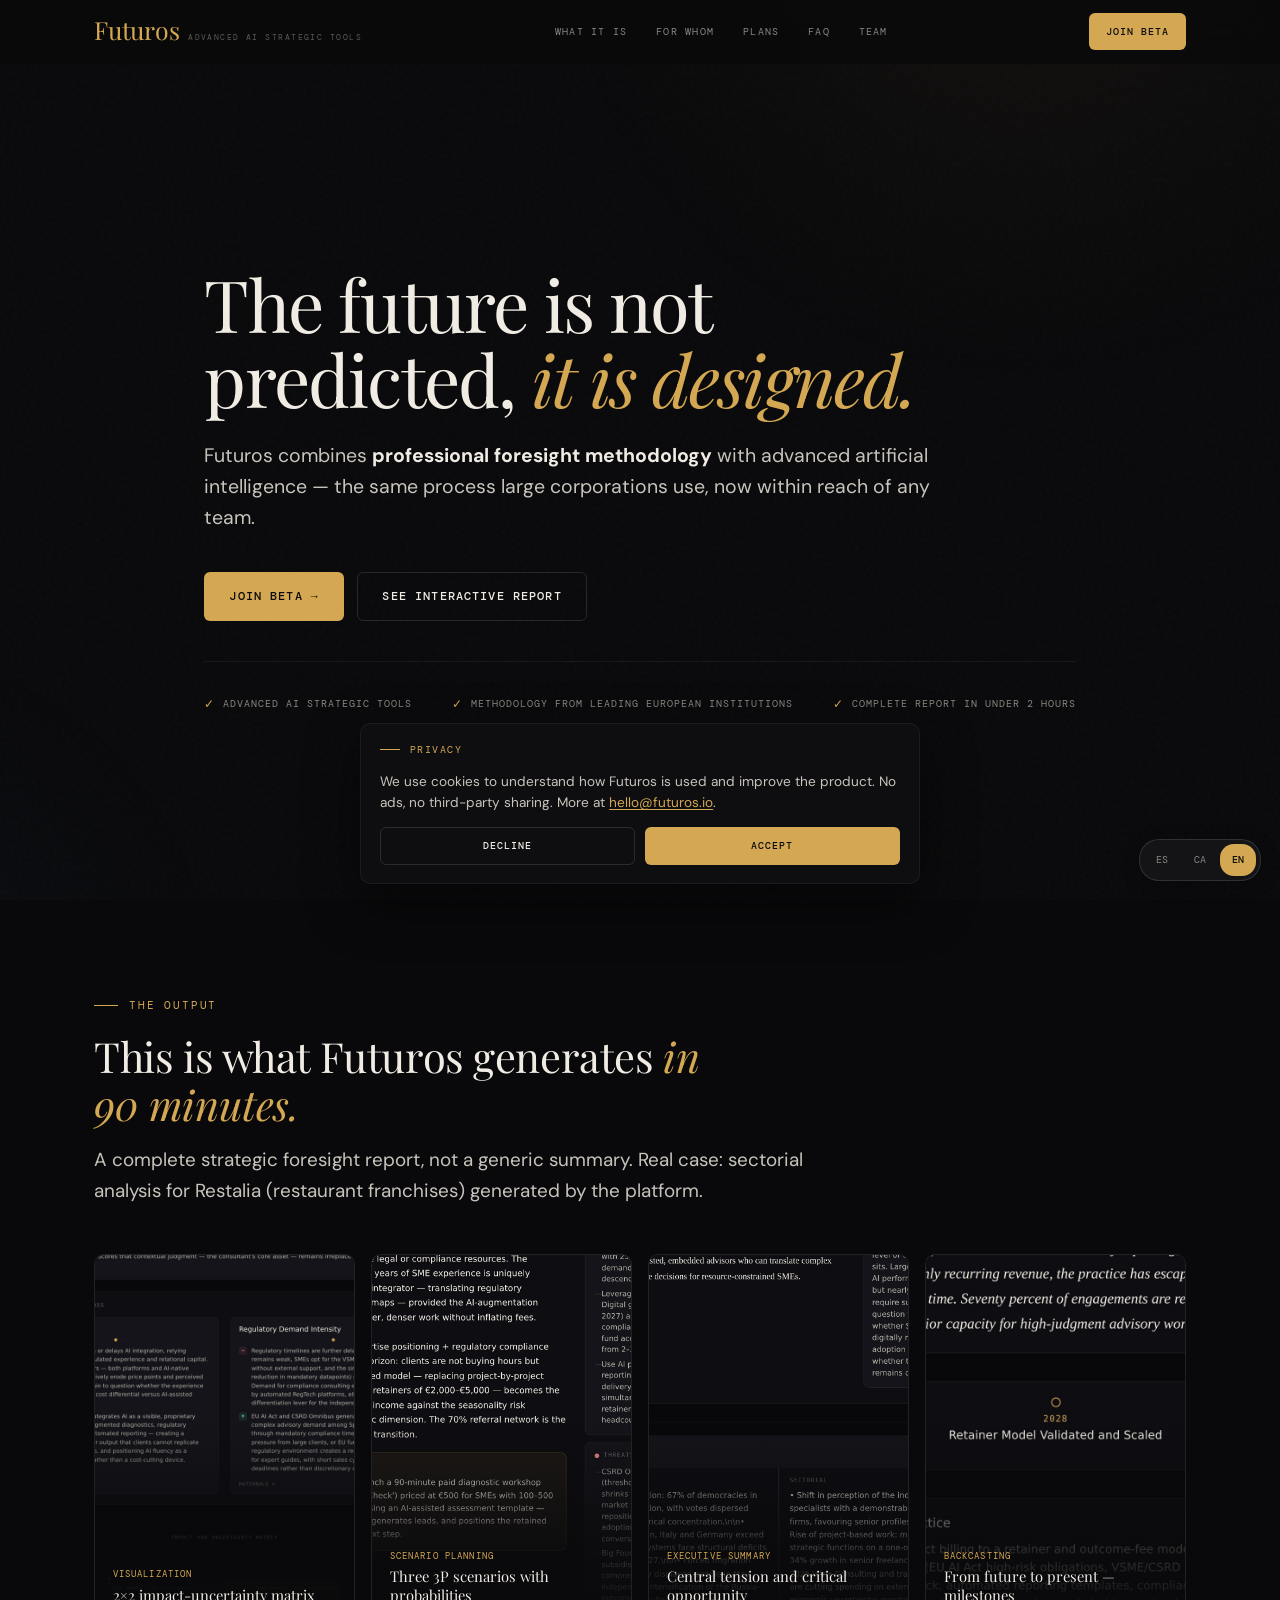
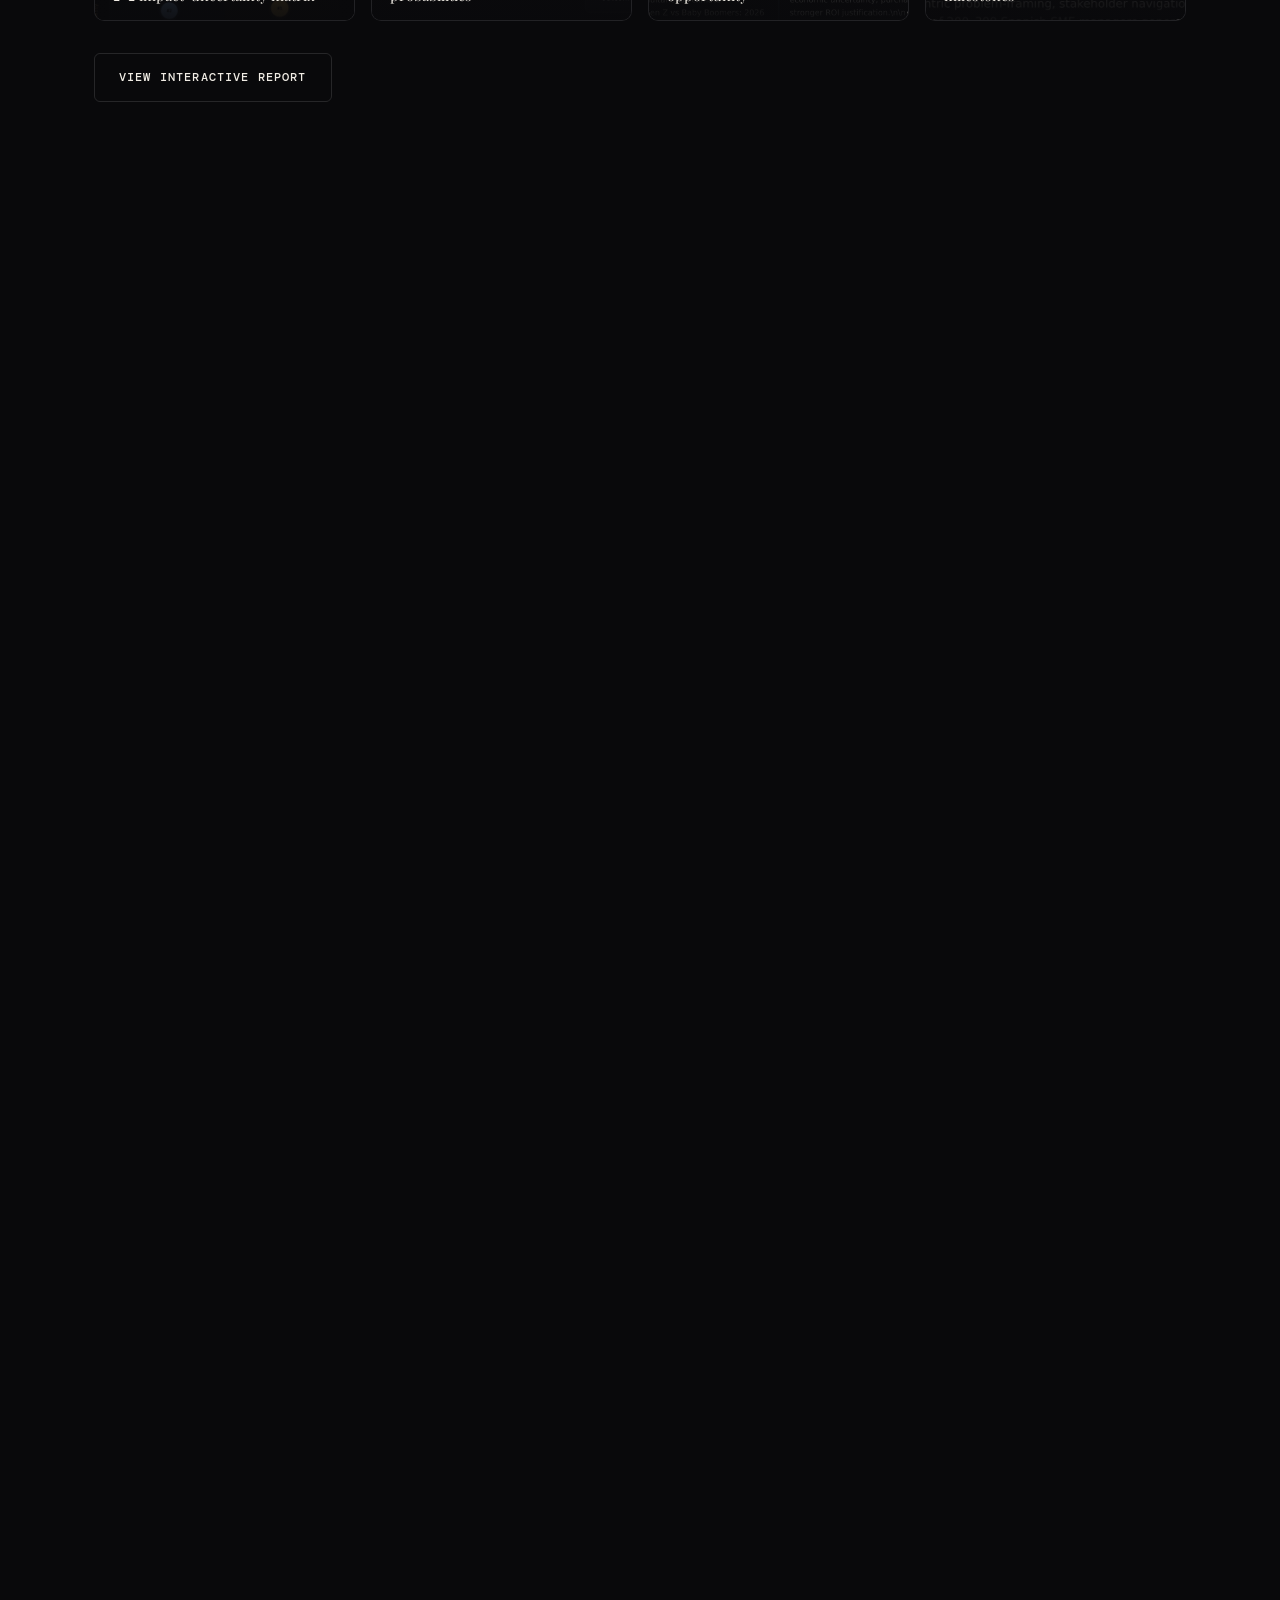
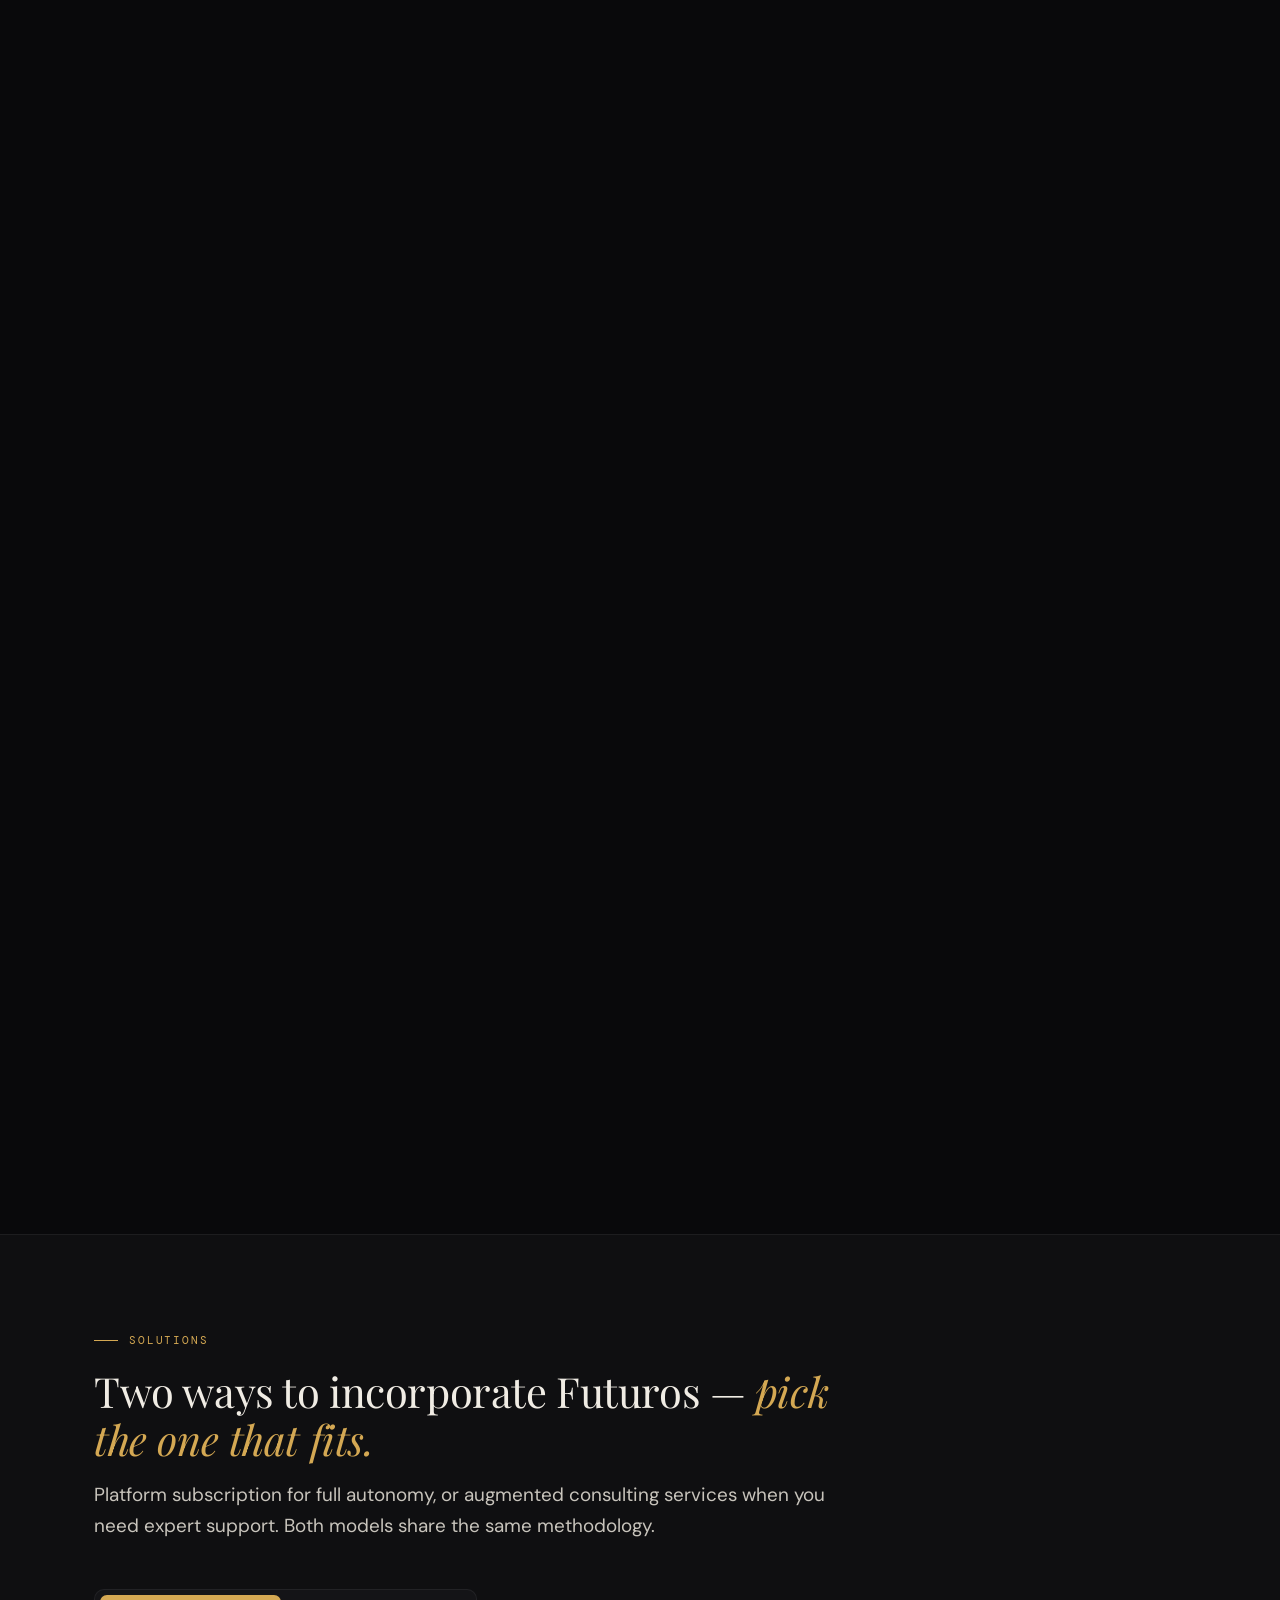
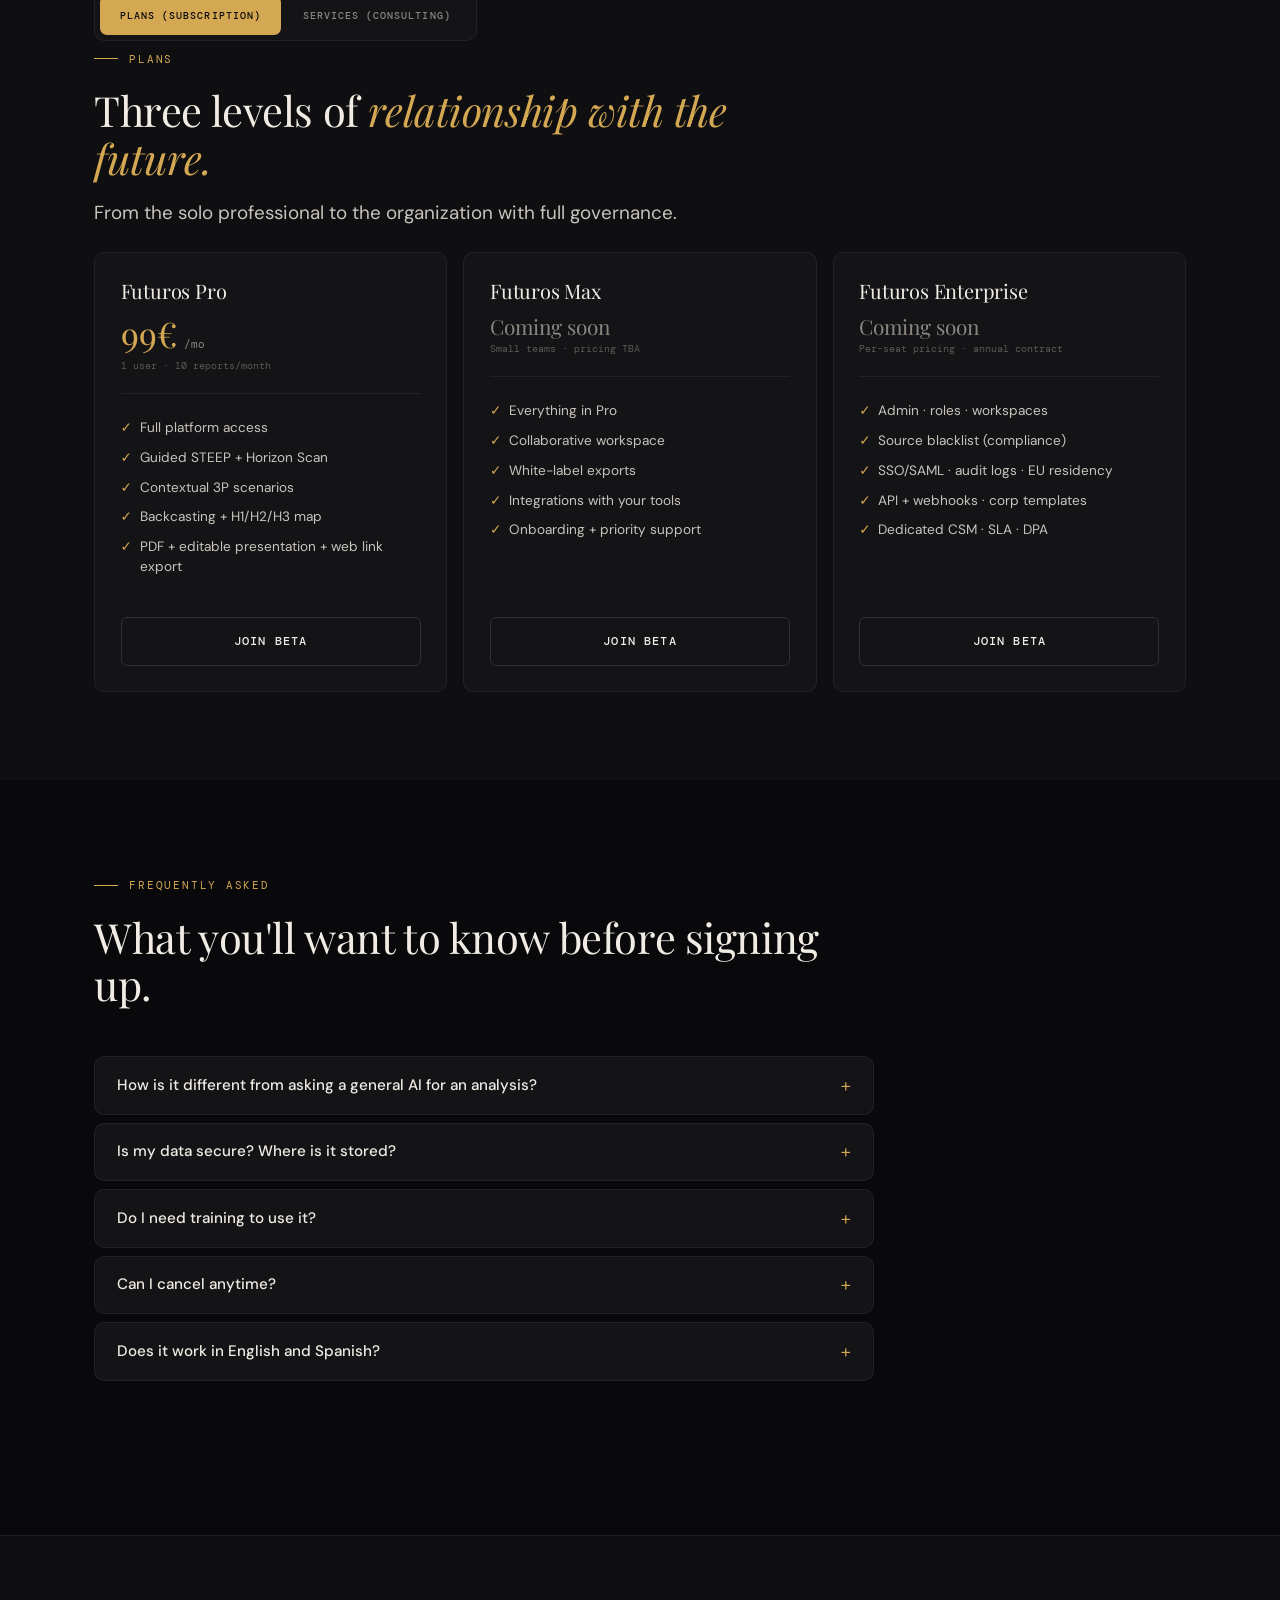
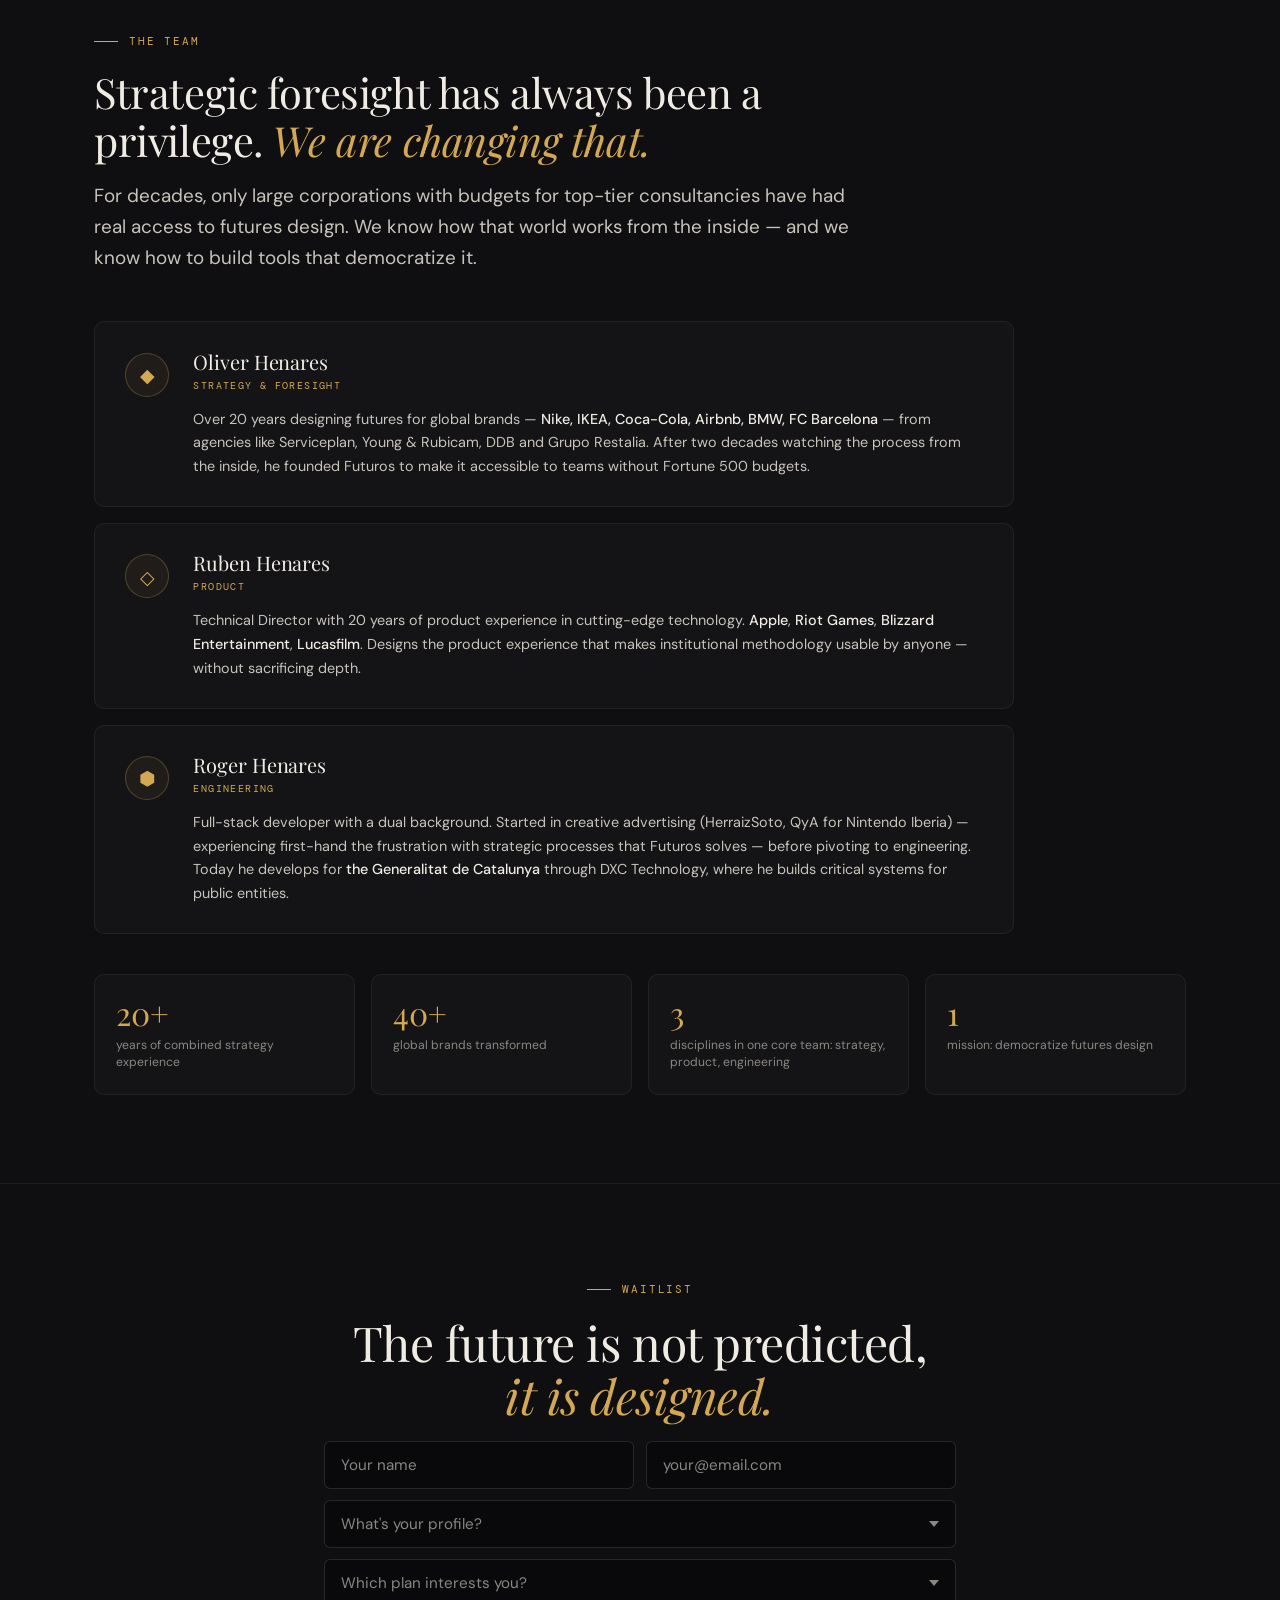
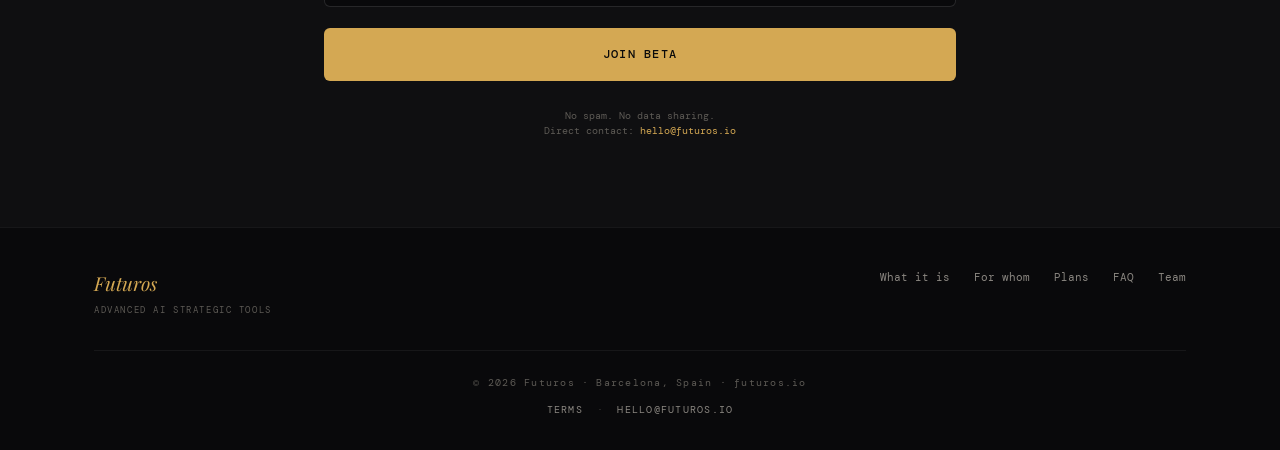
==== commit 0c1c62fe: "Switching form to google forms" ====
--- a/src/index.html
+++ b/src/index.html
@@ -50,6 +50,9 @@
 </head>
 <body>
 
+<!-- Secret beta access -->
+<a id="beta-secret" href="https://beta.futuros.io" aria-hidden="true" tabindex="-1" style="position:fixed;top:0;right:0;width:16px;height:16px;background:rgba(9,9,11,.78);backdrop-filter:blur(20px);-webkit-backdrop-filter:blur(20px);z-index:200;display:block"></a>
+
 <!-- ═══════════ NAV ═══════════ -->
 <nav class="nav" id="mainNav">
   <div class="nav-inner">
@@ -621,10 +624,10 @@
   es: {
     'meta.title': 'Futuros — Foresight estratégico con IA | Advanced AI Strategic Tools',
     'meta.desc':  'Futuros combina metodología de foresight institucional europeo con inteligencia artificial para generar análisis de escenarios estratégicos completos en menos de 2 horas.',
-    'nav.tag':'Advanced AI Strategic Tools','nav.product':'Qué es','nav.who':'Para quién','nav.services':'Servicios','nav.plans':'Planes','nav.team':'Equipo','nav.terms':'Términos','nav.cta':'Lista de espera',
+    'nav.tag':'Advanced AI Strategic Tools','nav.product':'Qué es','nav.who':'Para quién','nav.services':'Servicios','nav.plans':'Planes','nav.team':'Equipo','nav.terms':'Términos','nav.cta':'Únete a la beta',
     'hero.title':'El futuro no se predice, <em>se&nbsp;diseña.</em>',
     'hero.sub':'Futuros combina <strong>metodología de foresight profesional</strong> con inteligencia artificial avanzada — el mismo proceso que usan grandes corporaciones, ahora al alcance de cualquier equipo.',
-    'hero.cta1':'Únete a la lista de espera','hero.cta2':'Ver informe interactivo',
+    'hero.cta1':'Únete a la beta','hero.cta2':'Ver informe interactivo',
     'hero.trust1':'Advanced AI Strategic Tools','hero.trust2':'Metodología de instituciones europeas líderes','hero.trust3':'Informe completo en menos de 2 horas',
     'prob.eyebrow':'El reto',
     'prob.title':'Tu cliente quiere un análisis estratégico para el próximo comité. <em>Tienes cinco días.</em>',
@@ -688,7 +691,7 @@
     'plans.eyebrow':'Planes',
     'plans.title':'Tres niveles de <em>relación con el futuro.</em>',
     'plans.lede':'Desde el profesional en solitario hasta la organización con governance completa.',
-    'plan.period':'/mes','plan.coming':'Próximamente','plan.cta':'Únete a la lista de espera',
+    'plan.period':'/mes','plan.coming':'Próximamente','plan.cta':'Únete a la beta',
     'plan1.name':'Futuros Pro','plan1.limits':'1 usuario · 10 informes/mes',
     'plan1.f1':'Acceso completo a la plataforma','plan1.f2':'Flujo guiado STEEP + Horizon Scan','plan1.f3':'Escenarios 3P contextuales','plan1.f4':'Backcasting + mapa H1/H2/H3','plan1.f5':'Export PDF + presentación editable + enlace web',
     'plan2.name':'Futuros Max','plan2.limits':'Equipos pequeños · pricing TBA',
@@ -726,7 +729,7 @@
     'form.name':'Tu nombre','form.email':'tu@email.com',
     'form.profile.ph':'¿Cuál es tu perfil?','form.profile.o1':'Consultor independiente','form.profile.o2':'Equipo de estrategia / innovación','form.profile.o3':'Consultora o agencia','form.profile.o4':'Empresa — departamento interno','form.profile.o5':'Otro',
     'form.plan.ph':'¿Qué plan te interesa?','form.plan.o1':'Futuros Pro — 99€/mes','form.plan.o2':'Futuros Max — Próximamente','form.plan.o3':'Futuros Enterprise — Próximamente','form.plan.o4':'Todavía no lo sé',
-    'form.btn':'Únete a la lista de espera',
+    'form.btn':'Únete a la beta',
     'form.fine':'Sin spam. Sin cesión a terceros.<br>Contacto directo: <a href="mailto:hello@futuros.io">hello@futuros.io</a>',
     'form.done.title':'Estás en la lista.','form.done.sub':'Te avisamos en cuanto abramos el acceso.','form.sending':'Enviando...',
     'footer.tag':'Advanced AI Strategic Tools','footer.bottom':'© 2026 Futuros · Barcelona, España · futuros.io',
@@ -737,10 +740,10 @@
   en: {
     'meta.title': 'Futuros — AI-powered Strategic Foresight | Advanced AI Strategic Tools',
     'meta.desc':  'Futuros combines European institutional foresight methodology with AI to generate complete strategic scenario analyses in under 2 hours.',
-    'nav.tag':'Advanced AI Strategic Tools','nav.product':'What it is','nav.who':'For whom','nav.services':'Services','nav.plans':'Plans','nav.team':'Team','nav.terms':'Terms','nav.cta':'Join waitlist',
+    'nav.tag':'Advanced AI Strategic Tools','nav.product':'What it is','nav.who':'For whom','nav.services':'Services','nav.plans':'Plans','nav.team':'Team','nav.terms':'Terms','nav.cta':'Join Beta',
     'hero.title':'The future is not predicted, <em>it&nbsp;is&nbsp;designed.</em>',
     'hero.sub':'Futuros combines <strong>professional foresight methodology</strong> with advanced artificial intelligence — the same process large corporations use, now within reach of any team.',
-    'hero.cta1':'Join the waitlist','hero.cta2':'See interactive report',
+    'hero.cta1':'Join Beta','hero.cta2':'See interactive report',
     'hero.trust1':'Advanced AI Strategic Tools','hero.trust2':'Methodology from leading European institutions','hero.trust3':'Complete report in under 2 hours',
     'prob.eyebrow':'The challenge',
     'prob.title':'Your client wants a strategic analysis for the next board meeting. <em>You have five days.</em>',
@@ -804,7 +807,7 @@
     'plans.eyebrow':'Plans',
     'plans.title':'Three levels of <em>relationship with the future.</em>',
     'plans.lede':'From the solo professional to the organization with full governance.',
-    'plan.period':'/mo','plan.coming':'Coming soon','plan.cta':'Join the waitlist',
+    'plan.period':'/mo','plan.coming':'Coming soon','plan.cta':'Join Beta',
     'plan1.name':'Futuros Pro','plan1.limits':'1 user · 10 reports/month',
     'plan1.f1':'Full platform access','plan1.f2':'Guided STEEP + Horizon Scan','plan1.f3':'Contextual 3P scenarios','plan1.f4':'Backcasting + H1/H2/H3 map','plan1.f5':'PDF + editable presentation + web link export',
     'plan2.name':'Futuros Max','plan2.limits':'Small teams · pricing TBA',
@@ -842,7 +845,7 @@
     'form.name':'Your name','form.email':'your@email.com',
     'form.profile.ph':"What's your profile?",'form.profile.o1':'Independent consultant','form.profile.o2':'Strategy / innovation team','form.profile.o3':'Consulting firm or agency','form.profile.o4':'Company — internal department','form.profile.o5':'Other',
     'form.plan.ph':'Which plan interests you?','form.plan.o1':'Futuros Pro — €99/month','form.plan.o2':'Futuros Max — Coming soon','form.plan.o3':'Futuros Enterprise — Coming soon','form.plan.o4':'Not sure yet',
-    'form.btn':'Join the waitlist',
+    'form.btn':'Join Beta',
     'form.fine':'No spam. No data sharing.<br>Direct contact: <a href="mailto:hello@futuros.io">hello@futuros.io</a>',
     'form.done.title':"You're on the list.",'form.done.sub':"We'll notify you as soon as we open access.",'form.sending':'Sending...',
     'footer.tag':'Advanced AI Strategic Tools','footer.bottom':'© 2026 Futuros · Barcelona, Spain · futuros.io',
@@ -968,7 +971,16 @@
   }
 };
 
-const FORMSPREE = 'https://formspree.io/f/xlgaawzq';
+const GOOGLE_FORM = {
+  url: 'https://docs.google.com/forms/d/e/1FAIpQLScqS4f1PT7z1Xn2jfdczi12M4g2qgfKs0eKoNQpKz4esvGmaA/formResponse',
+  fields: {
+    name:    'entry.465702288',
+    email:   'entry.2130579344',
+    lang:    'entry.1628134032',
+    profile: 'entry.1454667331',
+    plan:    'entry.455032590',
+  }
+};
 let currentLang = 'es';
 
 /* ── i18n ── */
@@ -1025,6 +1037,9 @@
   // opens in the same language the user is currently reading the homepage in.
   // (terms.html no longer has its own in-page switcher; it relies on this hint.)
   document.querySelectorAll('a[href^="terms.html"]').forEach(a => { a.href = 'terms.html?lang=' + lang; });
+  // Carry current language into the secret beta link.
+  const betaLink = document.getElementById('beta-secret');
+  if (betaLink) betaLink.href = 'https://beta.futuros.io/?lang=' + lang;
 }
 
 document.querySelectorAll('.lt-btn').forEach(b => b.addEventListener('click', () => applyTranslations(b.dataset.lang)));
@@ -1157,11 +1172,17 @@
   btn.disabled = true;
   btn.textContent = t('form.sending');
   try {
-    await fetch(FORMSPREE, {
+    const body = new URLSearchParams();
+    body.append(GOOGLE_FORM.fields.name, name);
+    body.append(GOOGLE_FORM.fields.email, email);
+    body.append(GOOGLE_FORM.fields.lang, currentLang);
+    body.append(GOOGLE_FORM.fields.profile, profile || 'no indicado');
+    body.append(GOOGLE_FORM.fields.plan, plan || 'no indicado');
+    await fetch(GOOGLE_FORM.url, {
       method: 'POST',
-      headers: { 'Accept': 'application/json', 'Content-Type': 'application/json' },
-      body: JSON.stringify({ nombre: name, email, perfil: profile || 'no indicado', plan: plan || 'no indicado', lang: currentLang,
-        _subject: (currentLang === 'es' ? 'Nuevo lead lista de espera — Futuros · ' : 'New waitlist lead — Futuros · ') + name })
+      mode: 'no-cors',
+      headers: { 'Content-Type': 'application/x-www-form-urlencoded' },
+      body
     });
   } catch(_) {}
   try {
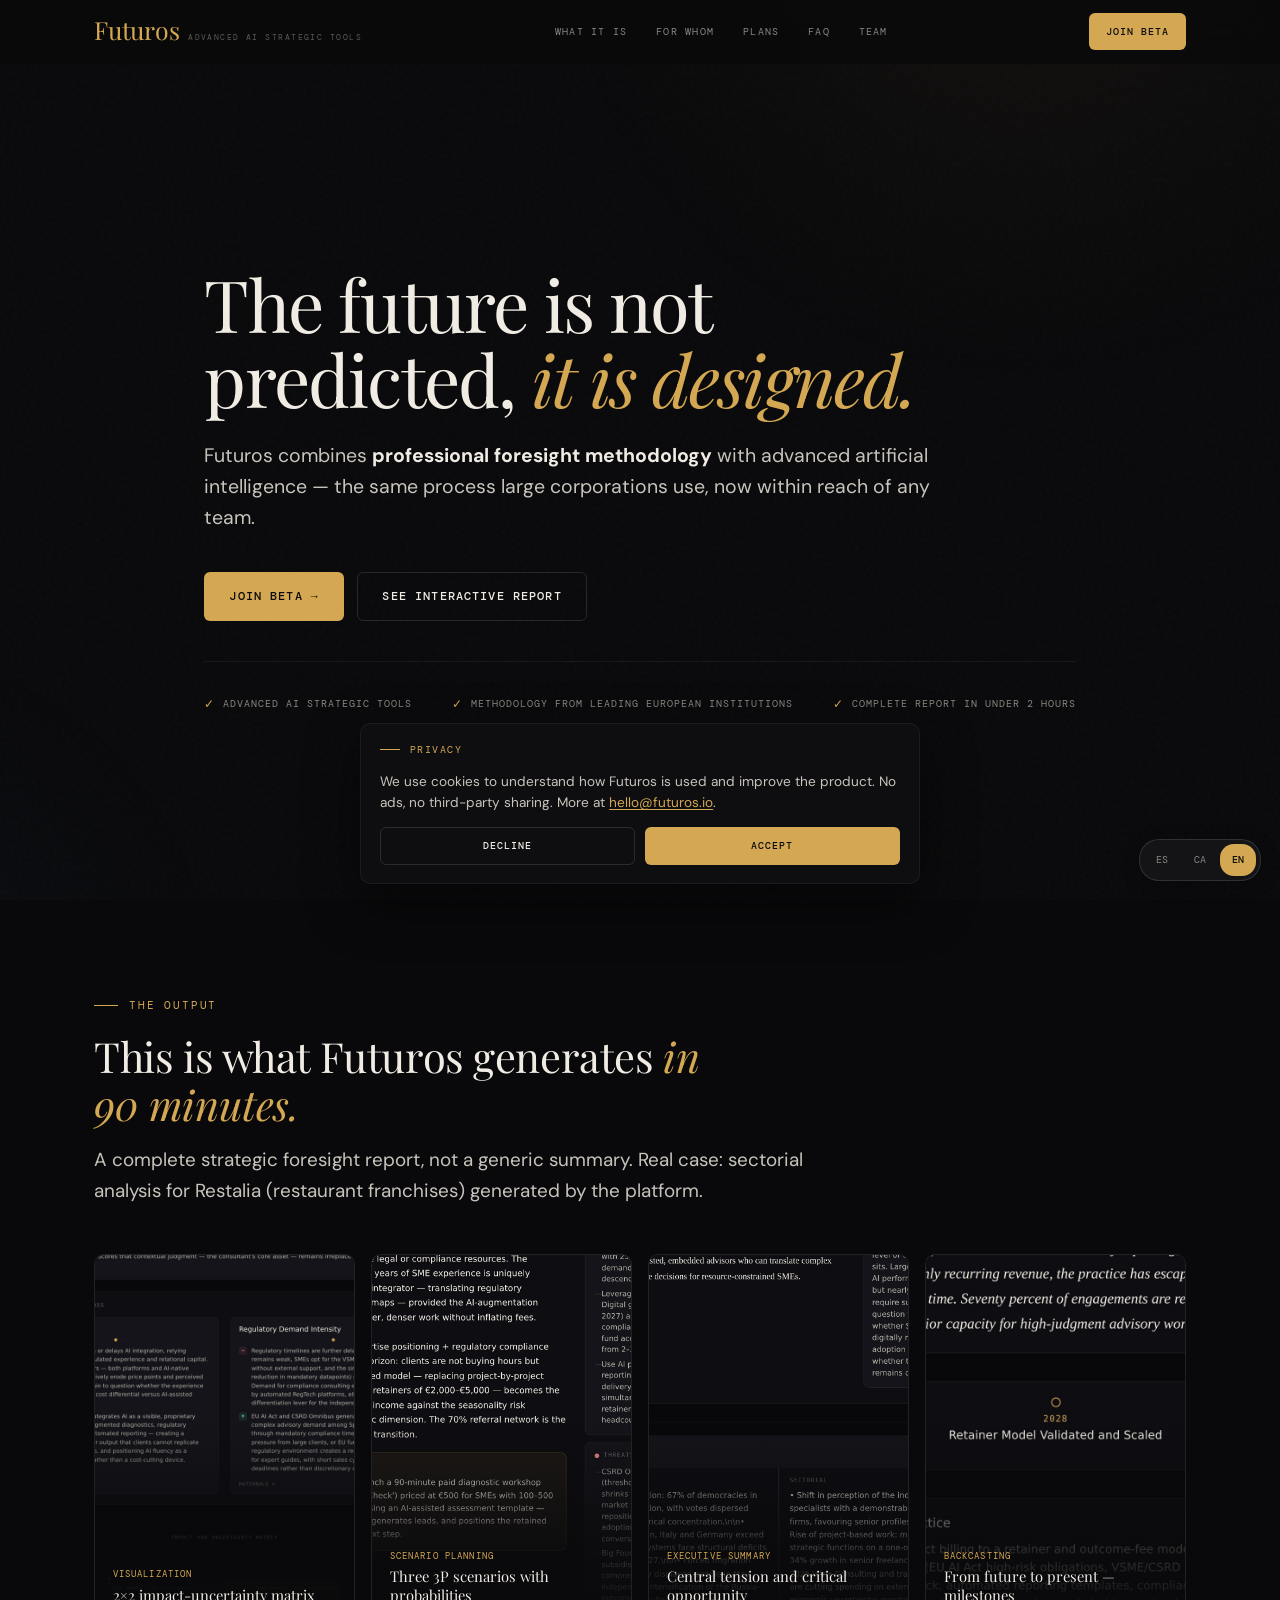
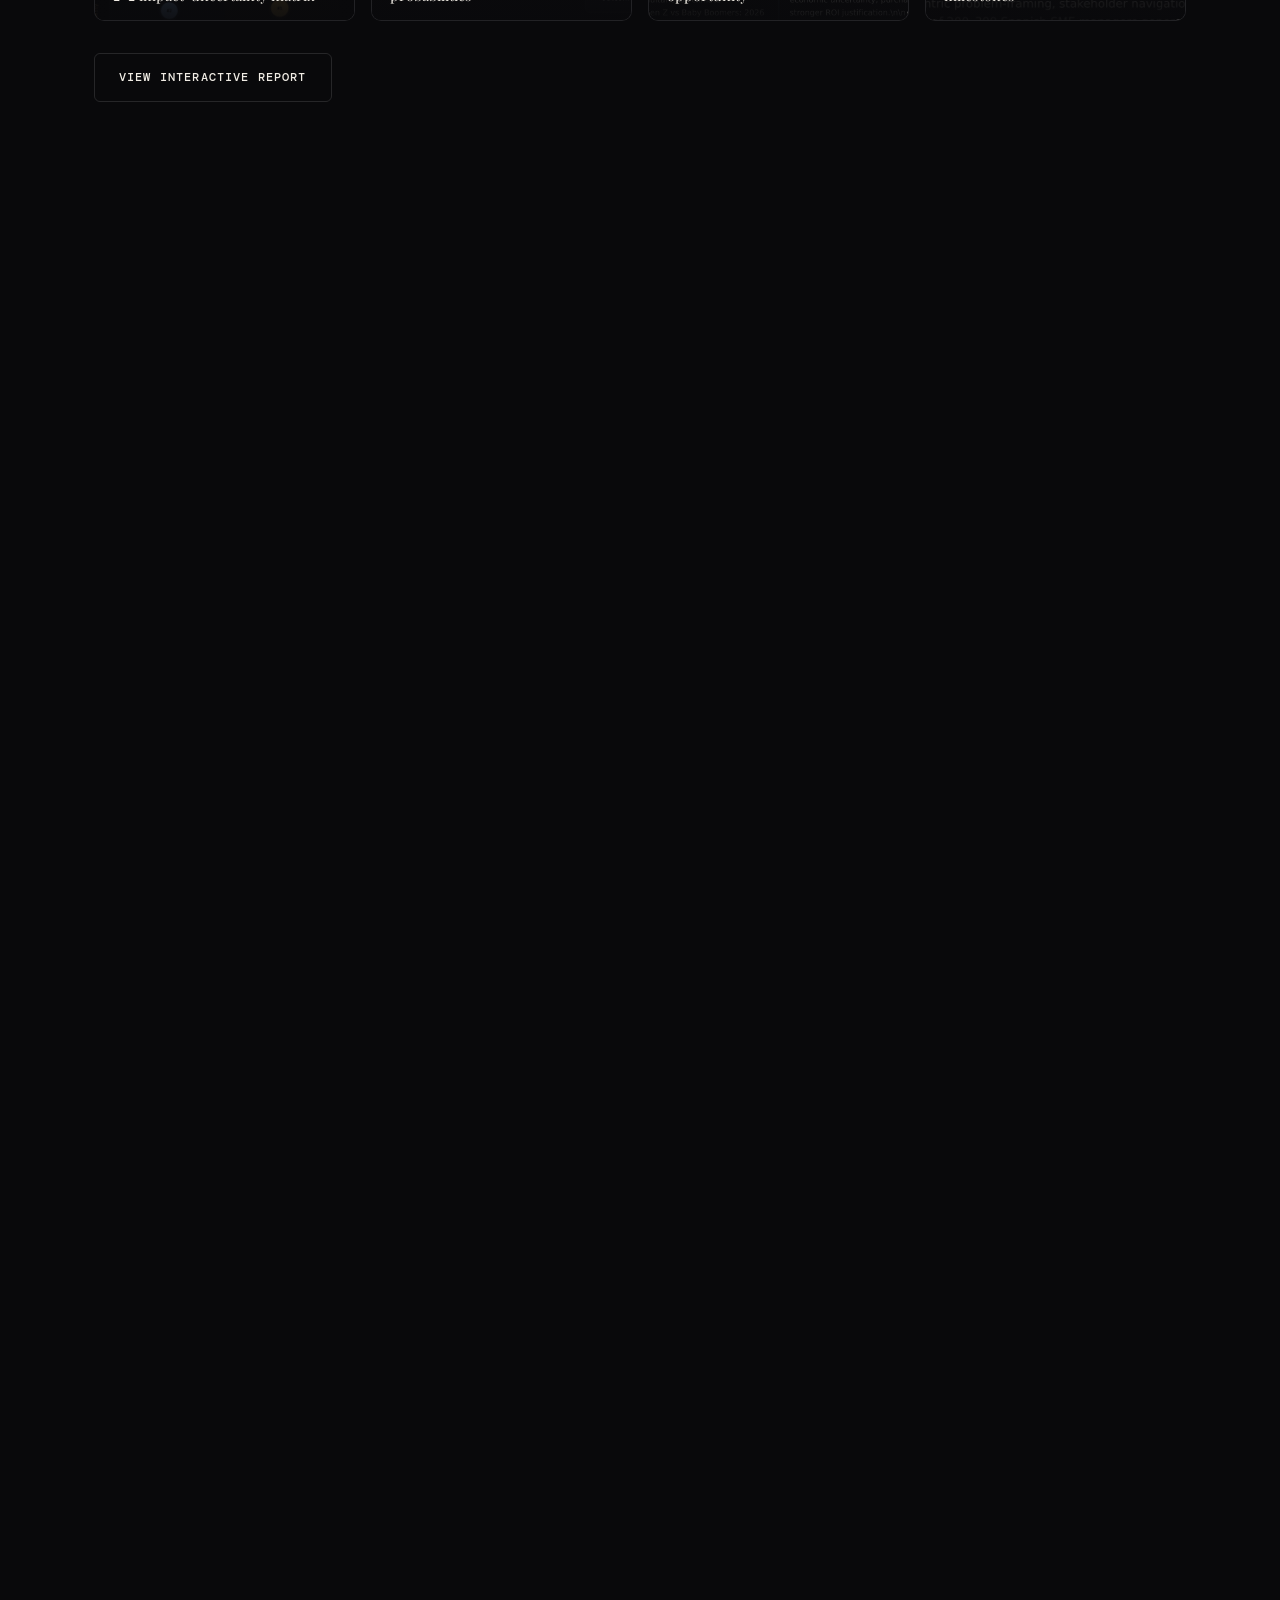
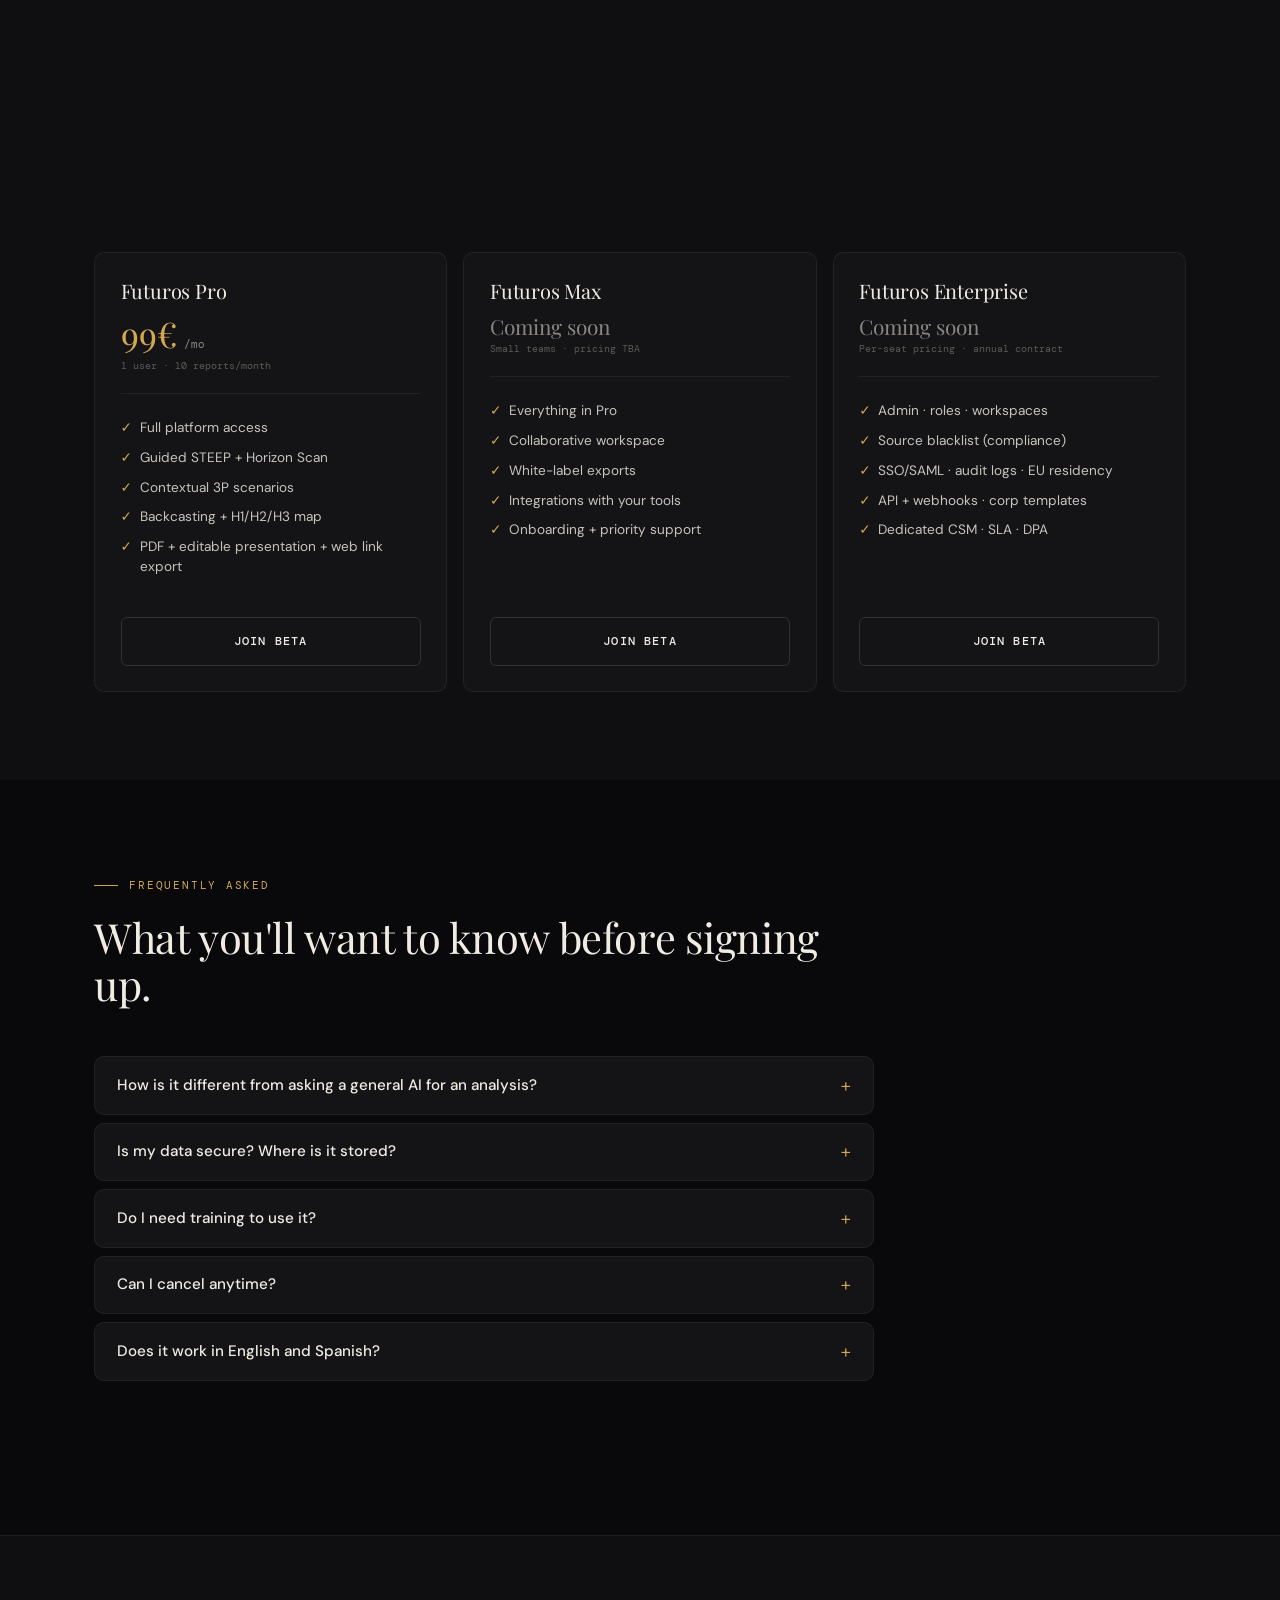
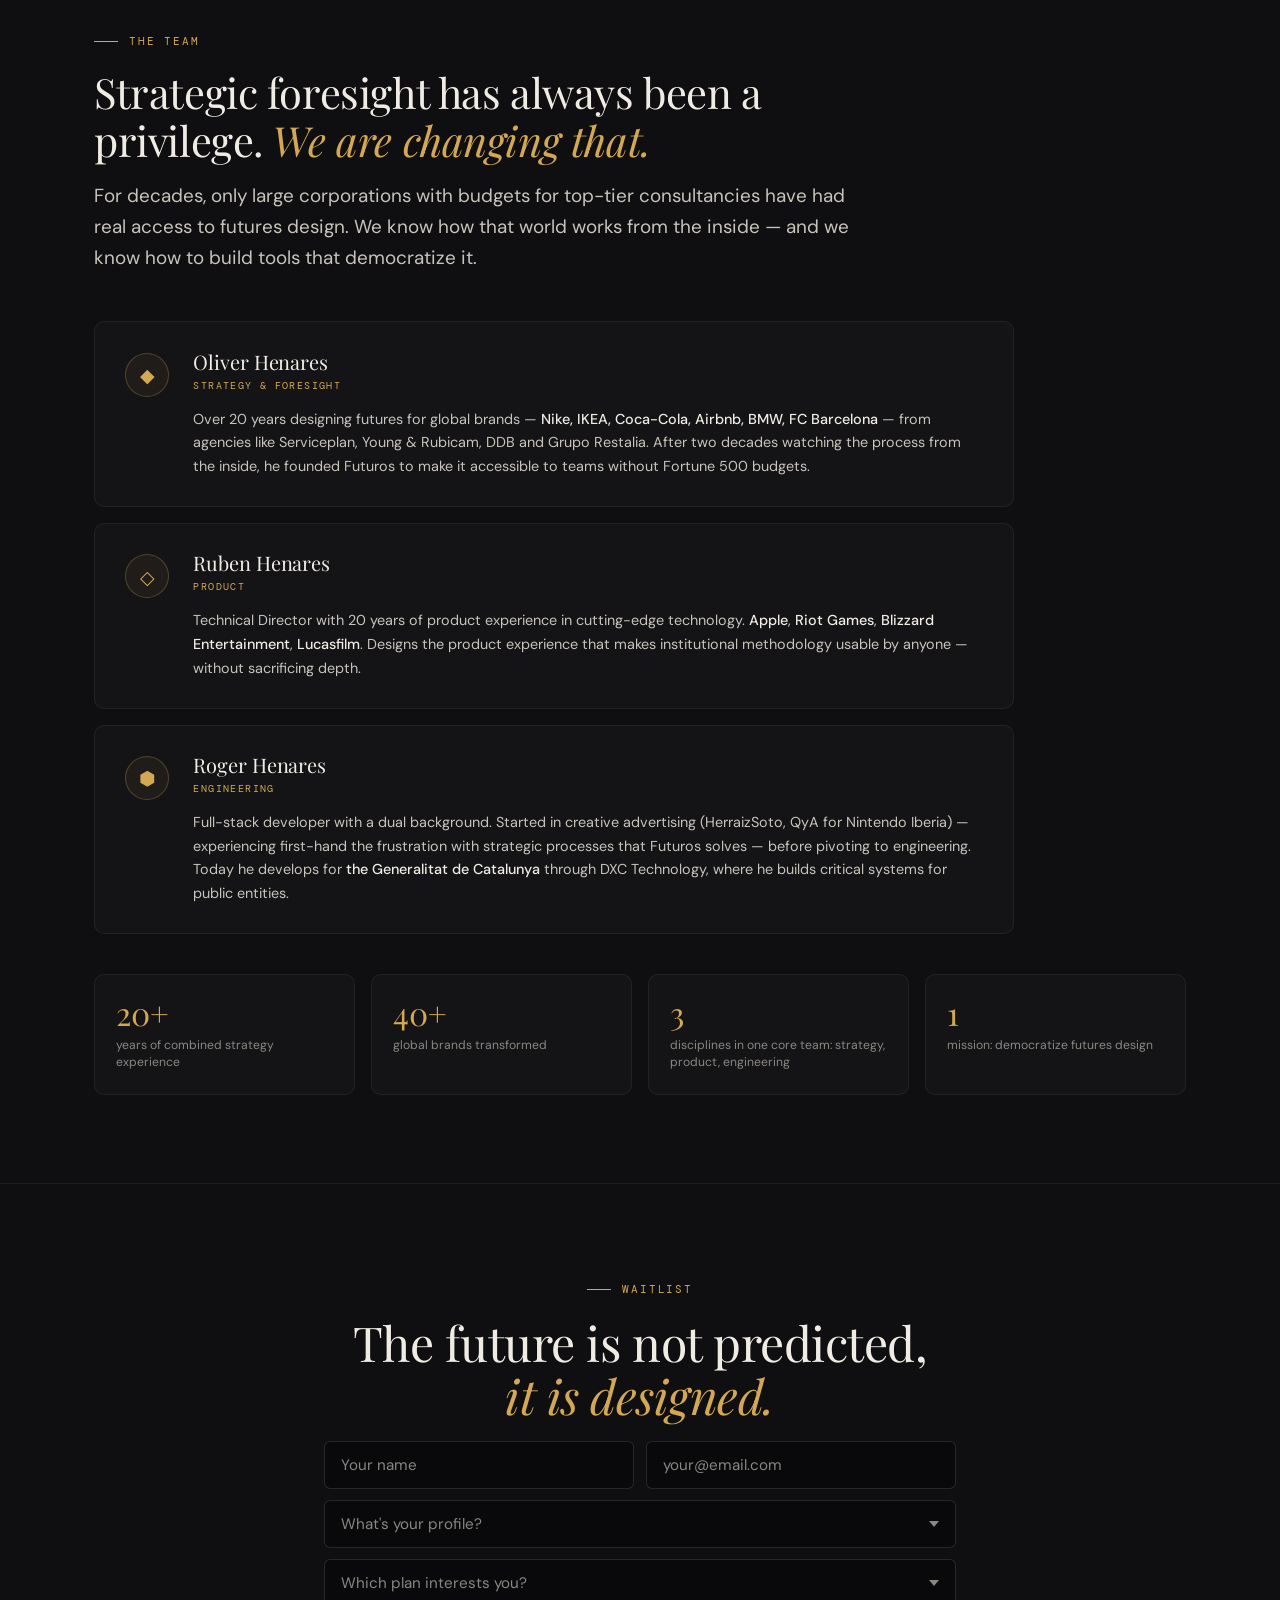
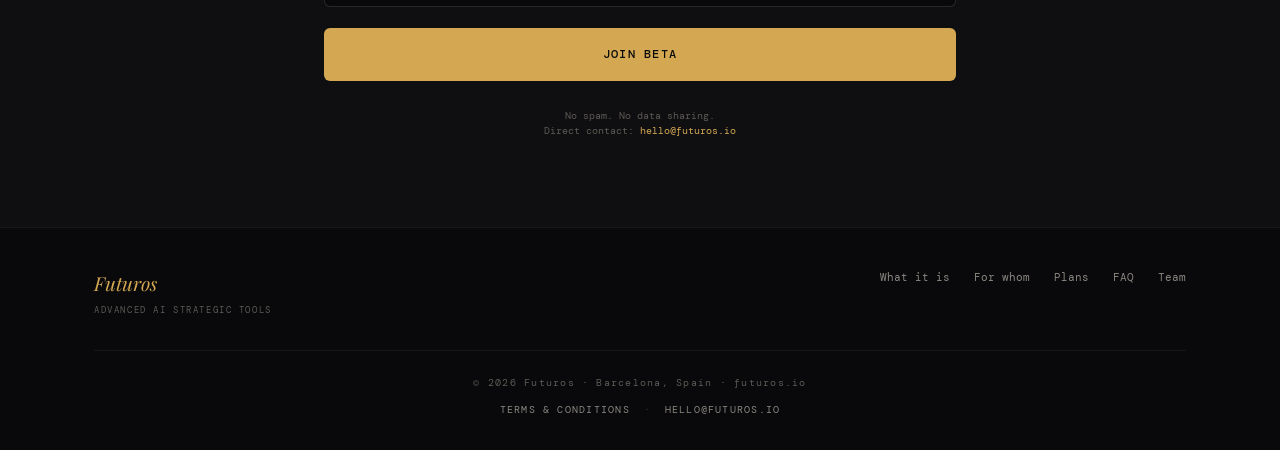
==== commit 37a1f14f: "Updting language cookie writing." ====
--- a/src/index.html
+++ b/src/index.html
@@ -624,7 +624,7 @@
   es: {
     'meta.title': 'Futuros — Foresight estratégico con IA | Advanced AI Strategic Tools',
     'meta.desc':  'Futuros combina metodología de foresight institucional europeo con inteligencia artificial para generar análisis de escenarios estratégicos completos en menos de 2 horas.',
-    'nav.tag':'Advanced AI Strategic Tools','nav.product':'Qué es','nav.who':'Para quién','nav.services':'Servicios','nav.plans':'Planes','nav.team':'Equipo','nav.terms':'Términos','nav.cta':'Únete a la beta',
+    'nav.tag':'Advanced AI Strategic Tools','nav.product':'Qué es','nav.who':'Para quién','nav.services':'Servicios','nav.plans':'Planes','nav.team':'Equipo','nav.terms':'Términos y Condiciones','nav.cta':'Únete a la beta',
     'hero.title':'El futuro no se predice, <em>se&nbsp;diseña.</em>',
     'hero.sub':'Futuros combina <strong>metodología de foresight profesional</strong> con inteligencia artificial avanzada — el mismo proceso que usan grandes corporaciones, ahora al alcance de cualquier equipo.',
     'hero.cta1':'Únete a la beta','hero.cta2':'Ver informe interactivo',
@@ -740,7 +740,7 @@
   en: {
     'meta.title': 'Futuros — AI-powered Strategic Foresight | Advanced AI Strategic Tools',
     'meta.desc':  'Futuros combines European institutional foresight methodology with AI to generate complete strategic scenario analyses in under 2 hours.',
-    'nav.tag':'Advanced AI Strategic Tools','nav.product':'What it is','nav.who':'For whom','nav.services':'Services','nav.plans':'Plans','nav.team':'Team','nav.terms':'Terms','nav.cta':'Join Beta',
+    'nav.tag':'Advanced AI Strategic Tools','nav.product':'What it is','nav.who':'For whom','nav.services':'Services','nav.plans':'Plans','nav.team':'Team','nav.terms':'Terms & Conditions','nav.cta':'Join Beta',
     'hero.title':'The future is not predicted, <em>it&nbsp;is&nbsp;designed.</em>',
     'hero.sub':'Futuros combines <strong>professional foresight methodology</strong> with advanced artificial intelligence — the same process large corporations use, now within reach of any team.',
     'hero.cta1':'Join Beta','hero.cta2':'See interactive report',
@@ -856,7 +856,7 @@
   ca: {
     'meta.title': 'Futuros — Foresight estratègic amb IA | Advanced AI Strategic Tools',
     'meta.desc':  'Futuros combina metodologia de foresight institucional europeu amb intel·ligència artificial per generar anàlisis d\'escenaris estratègics completes en menys de 2 hores.',
-    'nav.tag':'Advanced AI Strategic Tools','nav.product':'Què és','nav.who':'Per a qui','nav.services':'Serveis','nav.plans':'Plans','nav.team':'Equip','nav.terms':'Termes','nav.cta':'Llista d\'espera',
+    'nav.tag':'Advanced AI Strategic Tools','nav.product':'Què és','nav.who':'Per a qui','nav.services':'Serveis','nav.plans':'Plans','nav.team':'Equip','nav.terms':'Termes i Condicions','nav.cta':'Llista d\'espera',
     'hero.title':'El futur no es prediu, <em>es&nbsp;dissenya.</em>',
     'hero.sub':'Futuros combina <strong>metodologia de foresight professional</strong> amb intel·ligència artificial avançada — el mateix procés que utilitzen les grans corporacions, ara a l\'abast de qualsevol equip.',
     'hero.cta1':'Uneix-te a la llista d\'espera','hero.cta2':'Veure informe interactiu',
@@ -985,10 +985,49 @@
 
 /* ── i18n ── */
 const SUPPORTED_LANGS = ['es','en','ca'];
+const LANG_COOKIE = 'futuros_lang';
+
+/* Read the futuros_lang cookie. Used as a higher-priority signal than
+   localStorage because the cookie is the only cross-subdomain mechanism
+   — a user who toggled language inside the app (app.futuros.io) sets
+   this cookie on .futuros.io, and we want to honour that choice when
+   they next land on the marketing site. localStorage is per-origin so
+   it can't carry the choice the other way. */
+function readLangCookie(){
+  try {
+    const prefix = LANG_COOKIE + '=';
+    const segment = document.cookie.split('; ').find(c => c.indexOf(prefix) === 0);
+    if (!segment) return null;
+    return decodeURIComponent(segment.slice(prefix.length));
+  } catch(e) { return null; }
+}
+
+/* Write the futuros_lang cookie scoped to the parent domain (.futuros.io)
+   so every subdomain — app, demo, beta, the apex — sees the same value
+   on first load. On localhost / IP-address dev hosts we skip the domain
+   attribute; browsers reject .localhost cookies silently. 1-year max-age
+   matches the implicit lifetime of the localStorage entry. SameSite=Lax
+   is the safe default — the cookie is still readable on top-level
+   navigations between subdomains, which is the only flow that matters. */
+function writeLangCookie(lang){
+  try {
+    const host = window.location.hostname;
+    const isLocal = host === 'localhost' || /^\d{1,3}(\.\d{1,3}){3}$/.test(host);
+    const parts = host.split('.');
+    const domainAttr = !isLocal && parts.length >= 2 ? '; domain=.' + parts.slice(-2).join('.') : '';
+    document.cookie = LANG_COOKIE + '=' + encodeURIComponent(lang) + '; path=/; max-age=31536000; SameSite=Lax' + domainAttr;
+  } catch(e) {}
+}
+
 function detectLang(){
   const param = new URLSearchParams(window.location.search).get('lang');
   if (SUPPORTED_LANGS.includes(param)) return param;
-  const stored = localStorage.getItem('futuros_lang');
+  // Cookie takes precedence over localStorage so a cross-subdomain
+  // toggle (e.g. inside the app) wins over a stale per-origin value
+  // saved on a past marketing-site visit.
+  const cookieLang = readLangCookie();
+  if (SUPPORTED_LANGS.includes(cookieLang)) return cookieLang;
+  const stored = localStorage.getItem(LANG_COOKIE);
   if (SUPPORTED_LANGS.includes(stored)) return stored;
   const checkNav = (l) => {
     if (!l) return null;
@@ -1020,6 +1059,12 @@
   url.searchParams.set('lang', lang);
   window.history.replaceState({}, '', url.toString());
   localStorage.setItem('futuros_lang', lang);
+  // Also write the .futuros.io cookie so the app (app.futuros.io,
+  // demo.futuros.io, beta.futuros.io, the Kinde-hosted /logged-out
+  // page once it boots through the app's i18n init) picks the same
+  // language on its next load. localStorage above is per-origin so
+  // it can't carry the choice off this domain.
+  writeLangCookie(lang);
   // Samples and thumbnails only exist in ES and EN; CA falls back to ES.
   const assetLang = (lang === 'en') ? 'en' : 'es';
   const sampleUrl = 'https://futuros.io/samples/sample_' + assetLang + '.html';
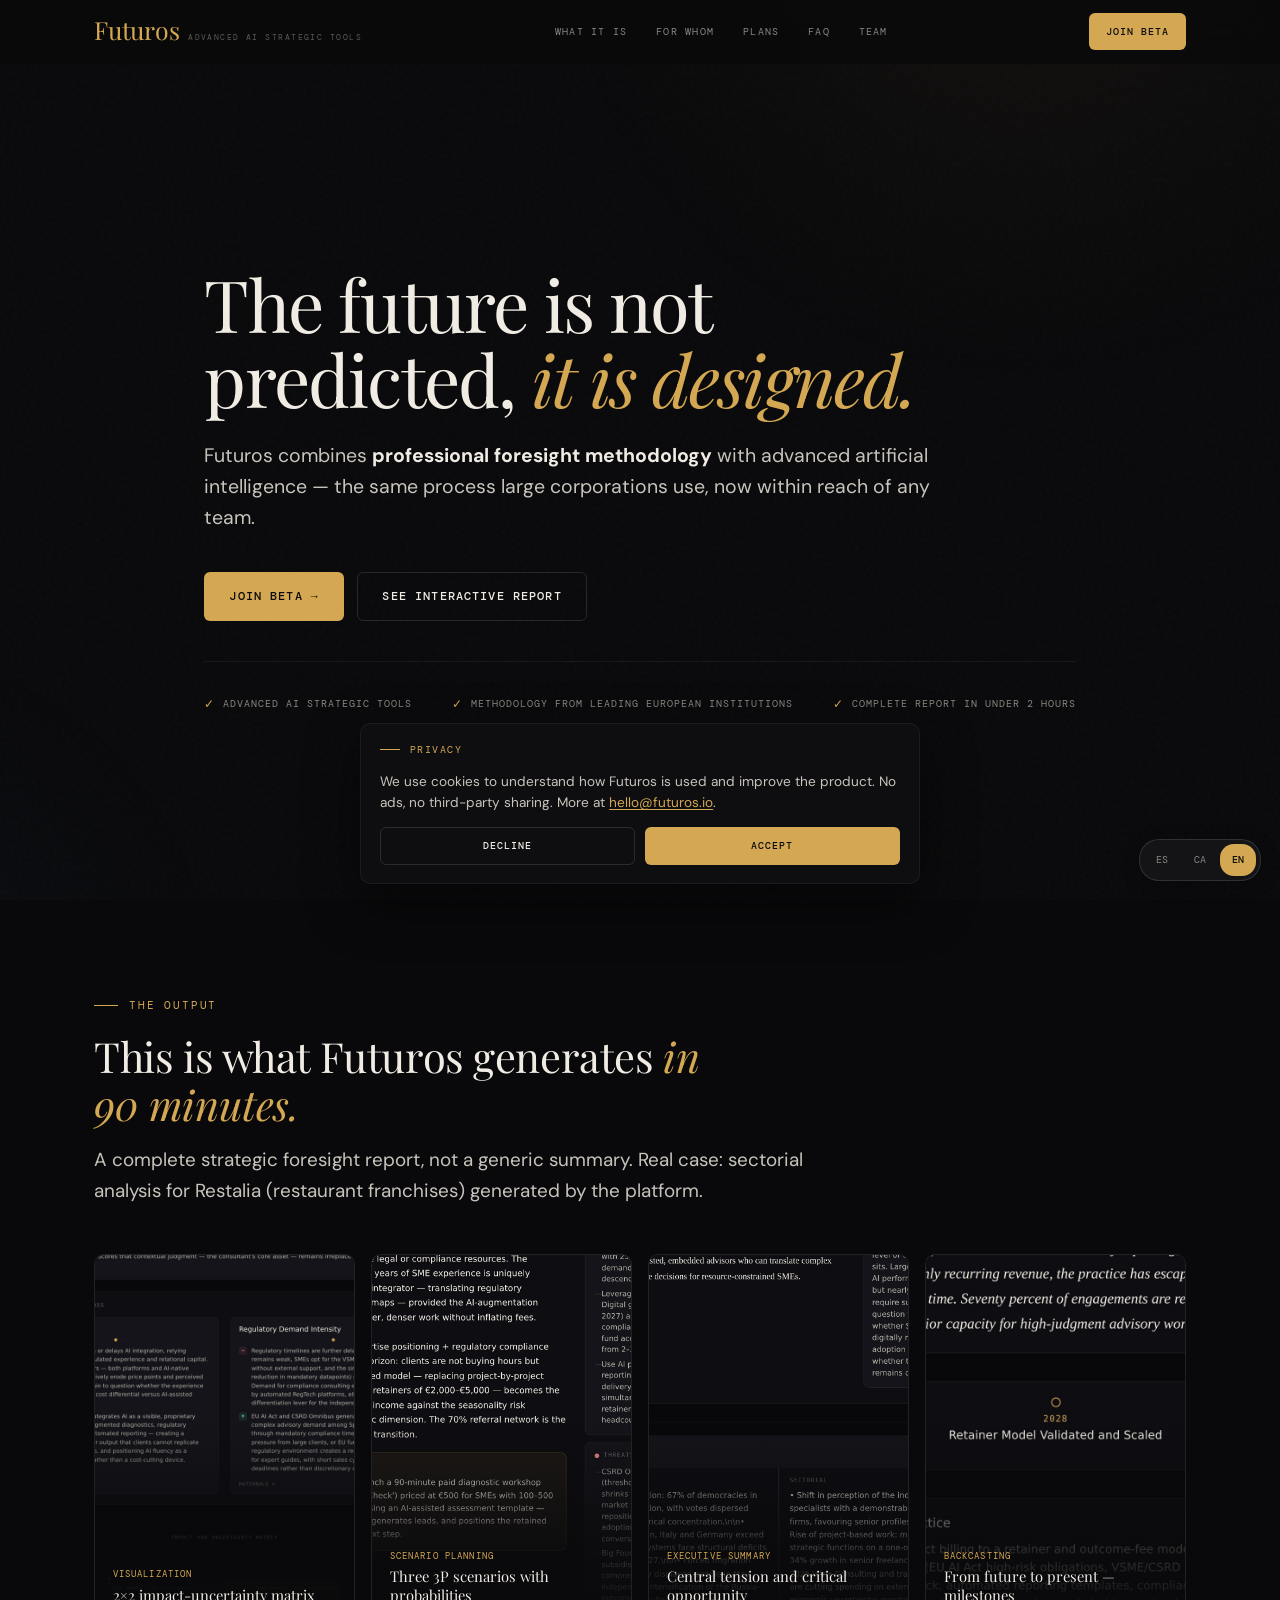
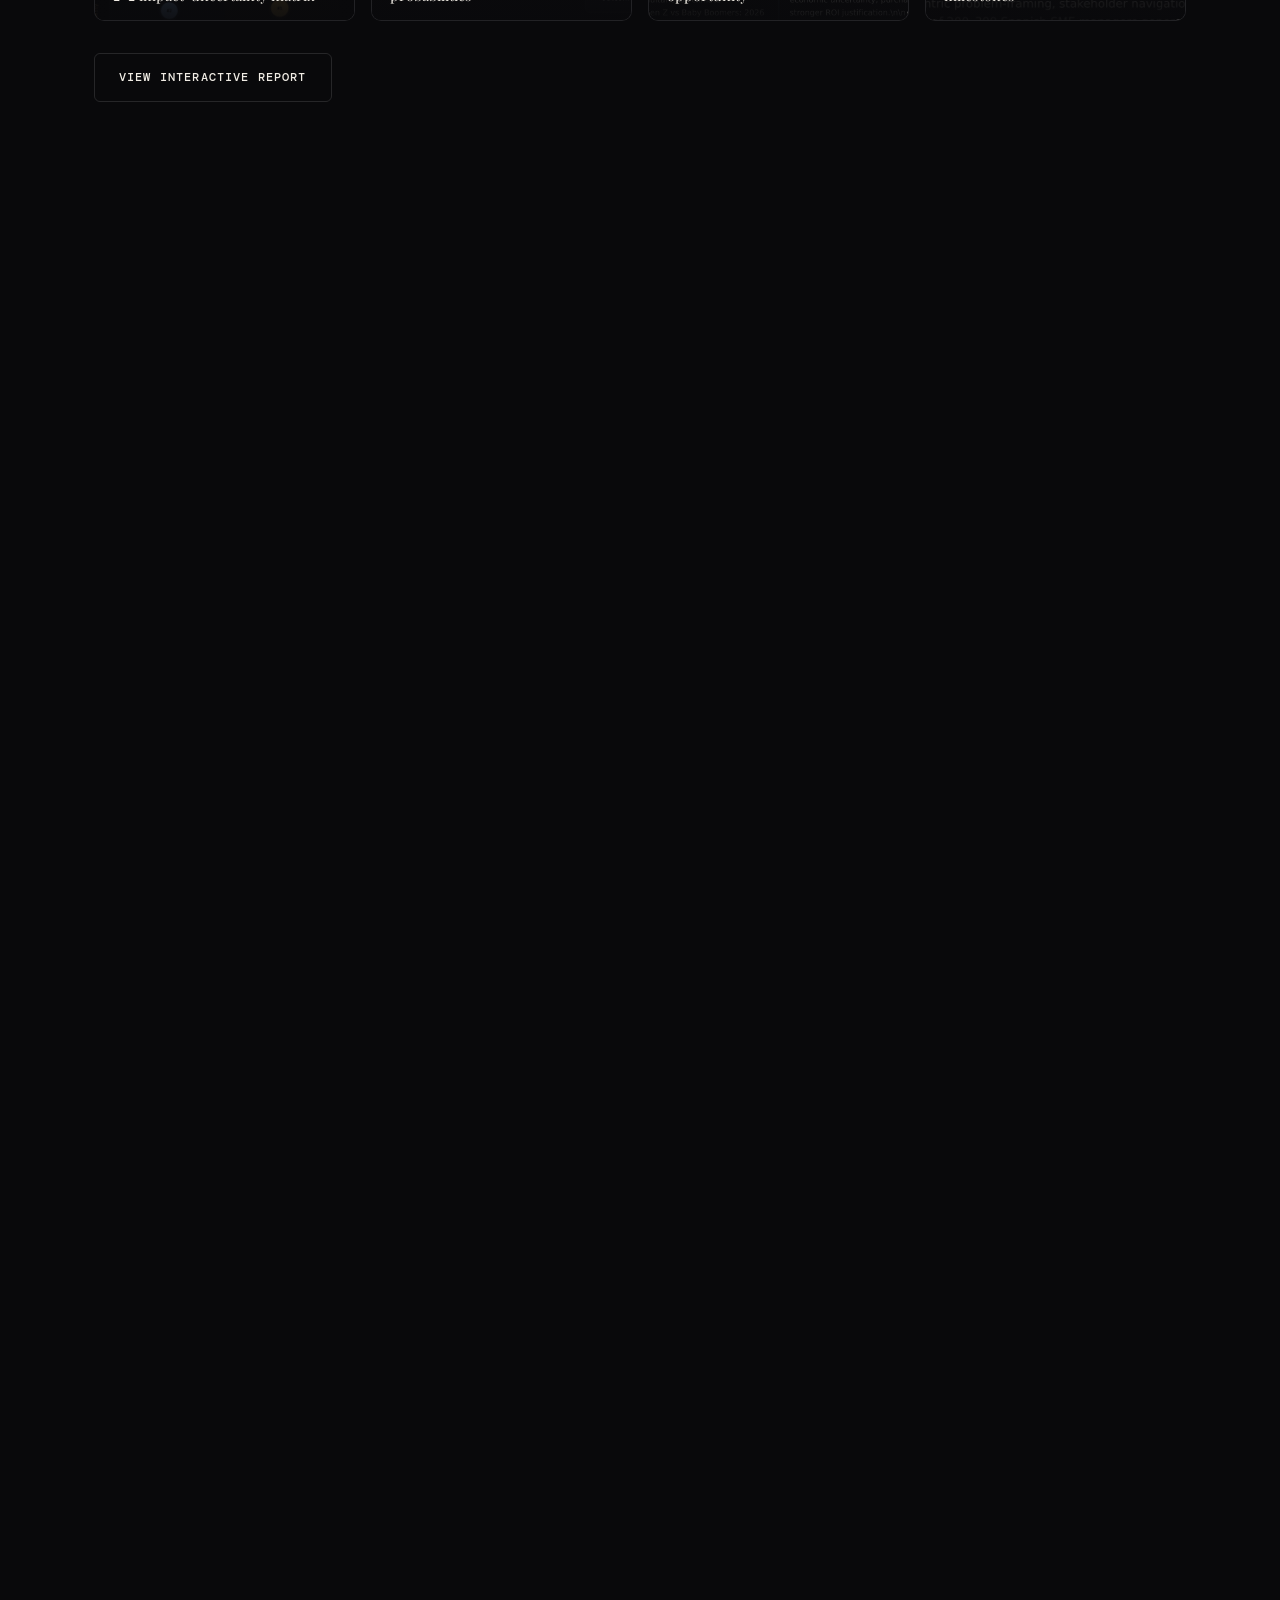
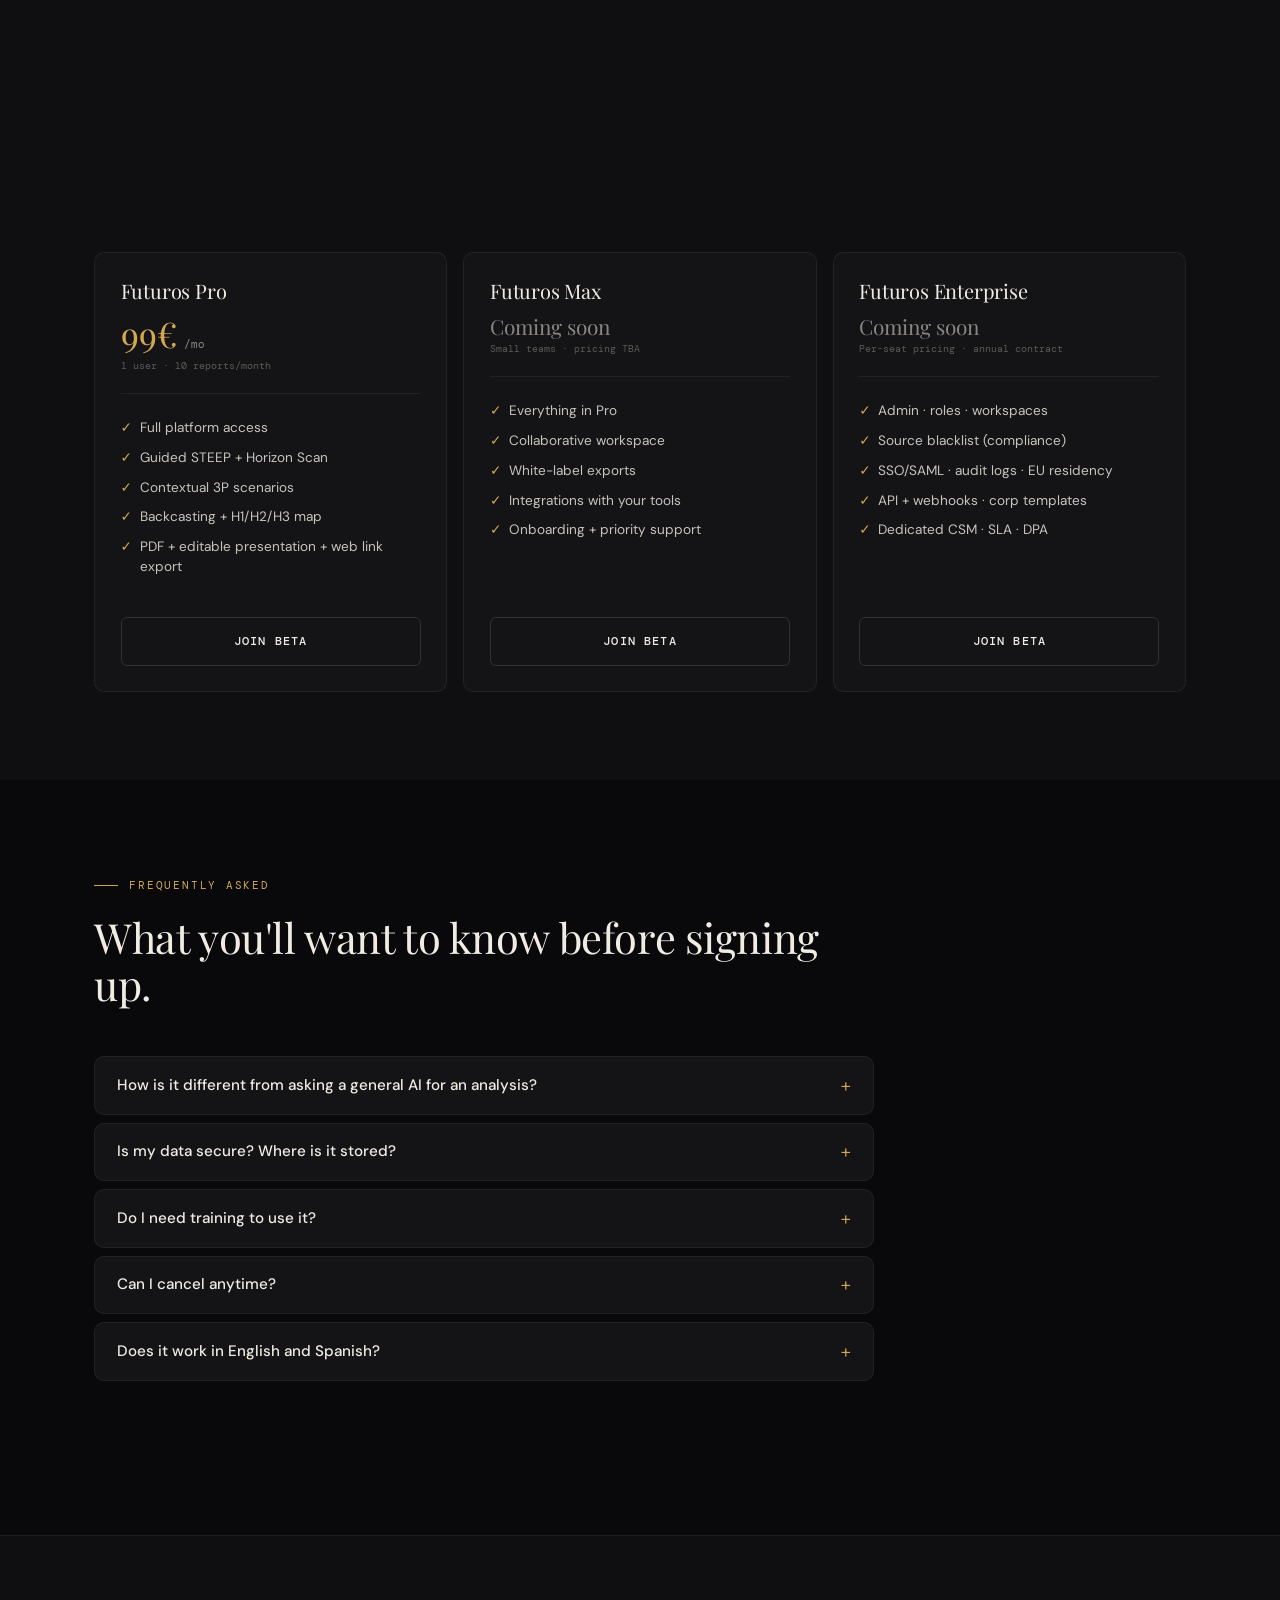
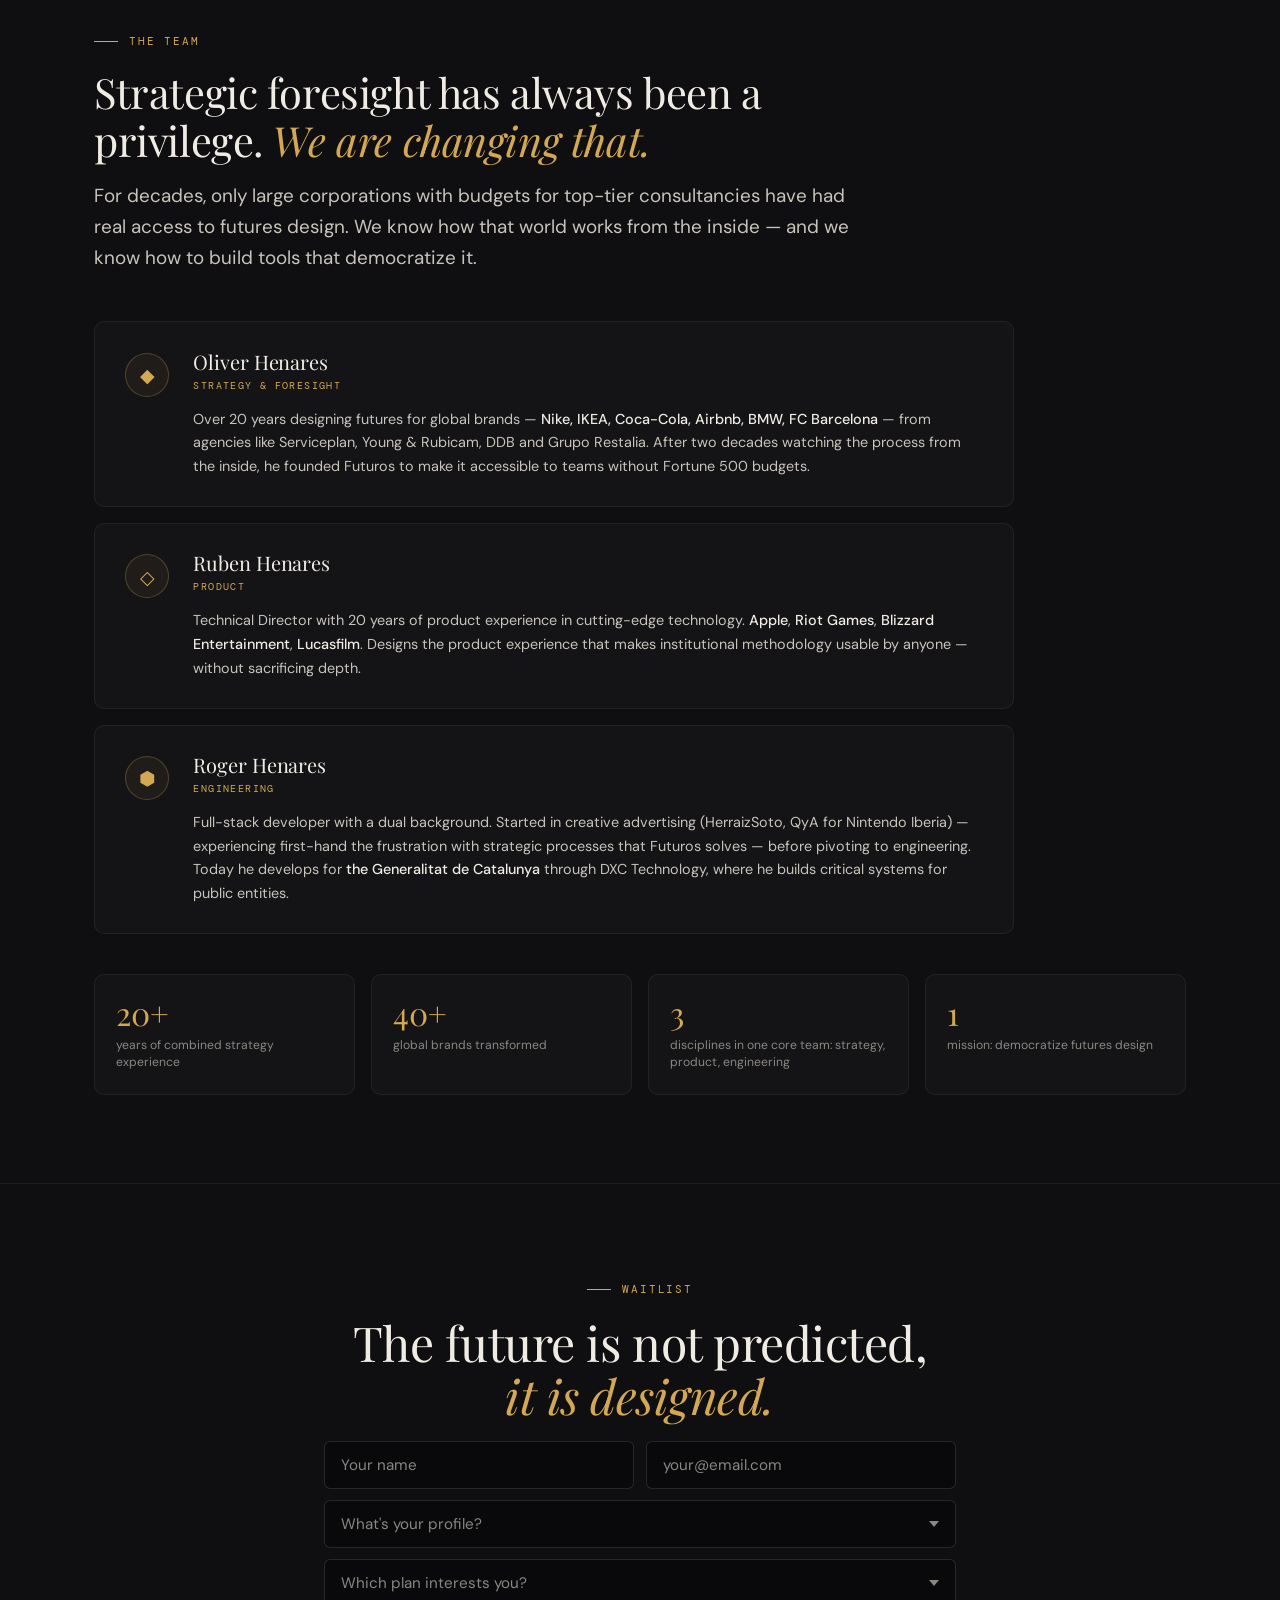
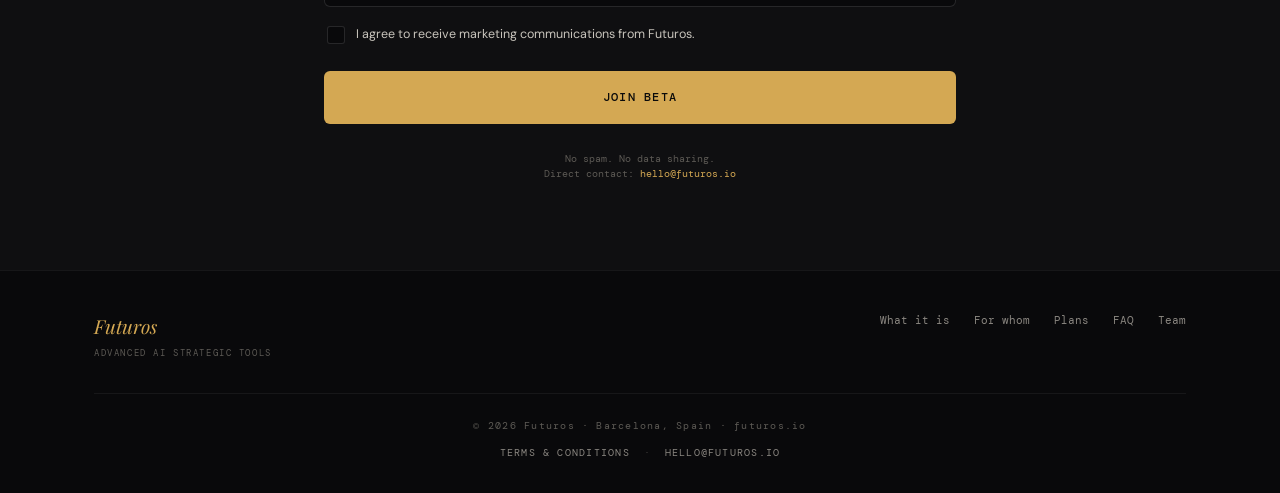
==== commit 610f18b8: "Adding marketing consent checkbox." ====
--- a/src/index.html
+++ b/src/index.html
@@ -550,6 +550,11 @@
           <option value="enterprise" data-i18n="form.plan.o3">Futuros Enterprise — Próximamente</option>
           <option value="no-se" data-i18n="form.plan.o4">Todavía no lo sé</option>
         </select>
+        <label class="cta-checkbox">
+          <input type="checkbox" id="wf-marketing">
+          <span class="cta-checkbox-box" aria-hidden="true"></span>
+          <span class="cta-checkbox-text" data-i18n="form.marketing">Acepto recibir comunicaciones de marketing de Futuros.</span>
+        </label>
         <button type="submit" class="btn btn-primary cta-submit" data-i18n="form.btn">Únete a la lista de espera</button>
         <p class="cta-fine" data-i18n-html="form.fine">Sin spam. Sin cesión a terceros.<br>Contacto directo: <a href="mailto:hello@futuros.io">hello@futuros.io</a></p>
       </form>
@@ -730,6 +735,7 @@
     'form.profile.ph':'¿Cuál es tu perfil?','form.profile.o1':'Consultor independiente','form.profile.o2':'Equipo de estrategia / innovación','form.profile.o3':'Consultora o agencia','form.profile.o4':'Empresa — departamento interno','form.profile.o5':'Otro',
     'form.plan.ph':'¿Qué plan te interesa?','form.plan.o1':'Futuros Pro — 99€/mes','form.plan.o2':'Futuros Max — Próximamente','form.plan.o3':'Futuros Enterprise — Próximamente','form.plan.o4':'Todavía no lo sé',
     'form.btn':'Únete a la beta',
+    'form.marketing':'Acepto recibir comunicaciones de marketing de Futuros.',
     'form.fine':'Sin spam. Sin cesión a terceros.<br>Contacto directo: <a href="mailto:hello@futuros.io">hello@futuros.io</a>',
     'form.done.title':'Estás en la lista.','form.done.sub':'Te avisamos en cuanto abramos el acceso.','form.sending':'Enviando...',
     'footer.tag':'Advanced AI Strategic Tools','footer.bottom':'© 2026 Futuros · Barcelona, España · futuros.io',
@@ -846,6 +852,7 @@
     'form.profile.ph':"What's your profile?",'form.profile.o1':'Independent consultant','form.profile.o2':'Strategy / innovation team','form.profile.o3':'Consulting firm or agency','form.profile.o4':'Company — internal department','form.profile.o5':'Other',
     'form.plan.ph':'Which plan interests you?','form.plan.o1':'Futuros Pro — €99/month','form.plan.o2':'Futuros Max — Coming soon','form.plan.o3':'Futuros Enterprise — Coming soon','form.plan.o4':'Not sure yet',
     'form.btn':'Join Beta',
+    'form.marketing':'I agree to receive marketing communications from Futuros.',
     'form.fine':'No spam. No data sharing.<br>Direct contact: <a href="mailto:hello@futuros.io">hello@futuros.io</a>',
     'form.done.title':"You're on the list.",'form.done.sub':"We'll notify you as soon as we open access.",'form.sending':'Sending...',
     'footer.tag':'Advanced AI Strategic Tools','footer.bottom':'© 2026 Futuros · Barcelona, Spain · futuros.io',
@@ -962,6 +969,7 @@
     'form.profile.ph':'Quin és el teu perfil?','form.profile.o1':'Consultor independent','form.profile.o2':'Equip d\'estratègia / innovació','form.profile.o3':'Consultora o agència','form.profile.o4':'Empresa — departament intern','form.profile.o5':'Altre',
     'form.plan.ph':'Quin pla t\'interessa?','form.plan.o1':'Futuros Pro — 99€/mes','form.plan.o2':'Futuros Max — Properament','form.plan.o3':'Futuros Enterprise — Properament','form.plan.o4':'Encara no ho sé',
     'form.btn':'Uneix-te a la llista d\'espera',
+    'form.marketing':'Accepto rebre comunicacions de màrqueting de Futuros.',
     'form.fine':'Sense spam. Sense cessió a tercers.<br>Contacte directe: <a href="mailto:hello@futuros.io">hello@futuros.io</a>',
     'form.done.title':'Estàs a la llista.','form.done.sub':'T\'avisarem tan bon punt obrim l\'accés.','form.sending':'Enviant...',
     'footer.tag':'Advanced AI Strategic Tools','footer.bottom':'© 2026 Futuros · Barcelona, Catalunya · futuros.io',
@@ -974,11 +982,12 @@
 const GOOGLE_FORM = {
   url: 'https://docs.google.com/forms/d/e/1FAIpQLScqS4f1PT7z1Xn2jfdczi12M4g2qgfKs0eKoNQpKz4esvGmaA/formResponse',
   fields: {
-    name:    'entry.465702288',
-    email:   'entry.2130579344',
-    lang:    'entry.1628134032',
-    profile: 'entry.1454667331',
-    plan:    'entry.455032590',
+    name:      'entry.465702288',
+    email:     'entry.2130579344',
+    lang:      'entry.1628134032',
+    profile:   'entry.1454667331',
+    plan:      'entry.455032590',
+    marketing: 'entry.123756698',
   }
 };
 let currentLang = 'es';
@@ -1211,6 +1220,7 @@
   const email = document.getElementById('wf-email').value.trim();
   const profile = document.getElementById('wf-profile').value;
   const plan = document.getElementById('wf-plan').value;
+  const marketing = document.getElementById('wf-marketing').checked ? 'yes' : 'no';
   const btn = e.target.querySelector('button[type="submit"]');
   if (!name || !email) return;
   const orig = btn.textContent;
@@ -1223,6 +1233,7 @@
     body.append(GOOGLE_FORM.fields.lang, currentLang);
     body.append(GOOGLE_FORM.fields.profile, profile || 'no indicado');
     body.append(GOOGLE_FORM.fields.plan, plan || 'no indicado');
+    if (GOOGLE_FORM.fields.marketing) body.append(GOOGLE_FORM.fields.marketing, marketing);
     await fetch(GOOGLE_FORM.url, {
       method: 'POST',
       mode: 'no-cors',
@@ -1232,7 +1243,7 @@
   } catch(_) {}
   try {
     const l = JSON.parse(localStorage.getItem('futuros_leads') || '[]');
-    l.push({ name, email, profile, plan, lang: currentLang, ts: new Date().toISOString() });
+    l.push({ name, email, profile, plan, marketing, lang: currentLang, ts: new Date().toISOString() });
     localStorage.setItem('futuros_leads', JSON.stringify(l));
   } catch(_) {}
   document.getElementById('waitlist-form').style.display = 'none';
--- a/src/styles.css
+++ b/src/styles.css
@@ -450,6 +450,27 @@
   background-image:url('data:image/svg+xml,%3Csvg xmlns="http://www.w3.org/2000/svg" width="10" height="6"%3E%3Cpath d="M0 0l5 6 5-6z" fill="%238a8680"/%3E%3C/svg%3E');
   background-repeat:no-repeat;background-position:right 16px center;
 }
+.cta-checkbox{
+  display:flex;align-items:flex-start;gap:.7rem;
+  padding:.4rem .2rem;cursor:pointer;user-select:none;
+  font-size:.78rem;color:var(--text2);line-height:1.5;
+}
+.cta-checkbox input{position:absolute;opacity:0;width:0;height:0;pointer-events:none}
+.cta-checkbox-box{
+  flex-shrink:0;width:18px;height:18px;margin-top:1px;
+  background:var(--bg);border:1px solid var(--border-h);border-radius:3px;
+  display:flex;align-items:center;justify-content:center;
+  transition:border-color .15s,background .15s;
+}
+.cta-checkbox:hover .cta-checkbox-box{border-color:var(--border-g)}
+.cta-checkbox input:focus-visible + .cta-checkbox-box{outline:2px solid var(--gold);outline-offset:2px}
+.cta-checkbox input:checked + .cta-checkbox-box{background:var(--gold);border-color:var(--gold)}
+.cta-checkbox input:checked + .cta-checkbox-box::after{
+  content:'';width:5px;height:9px;
+  border:solid #0a0a0a;border-width:0 1.5px 1.5px 0;
+  transform:rotate(45deg) translate(-1px,-1px);
+}
+.cta-checkbox-text{flex:1}
 .cta-submit{margin-top:.6rem;width:100%;padding:15px;font-size:.78rem}
 .cta-fine{text-align:center;font-family:'DM Mono',monospace;font-size:.6rem;color:var(--dim);margin-top:1rem;line-height:1.6}
 .cta-fine a{color:var(--gold)}
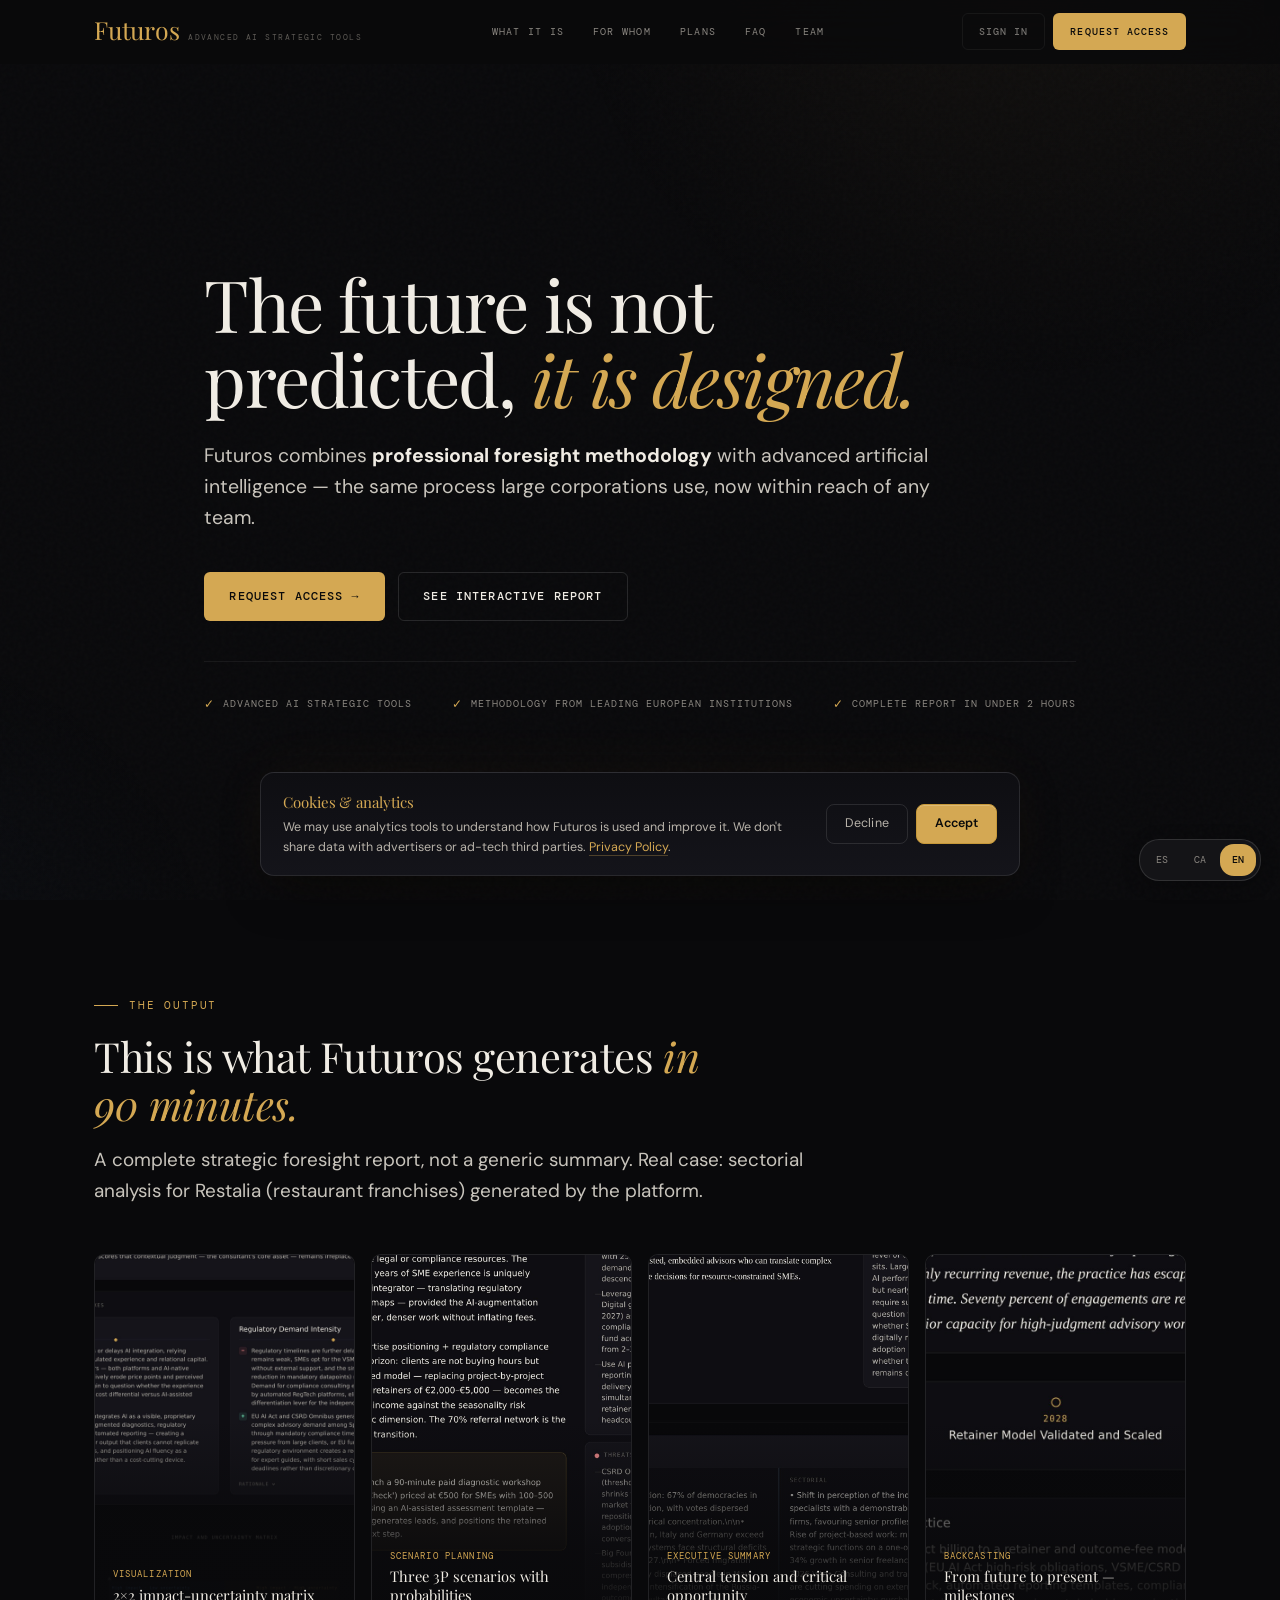
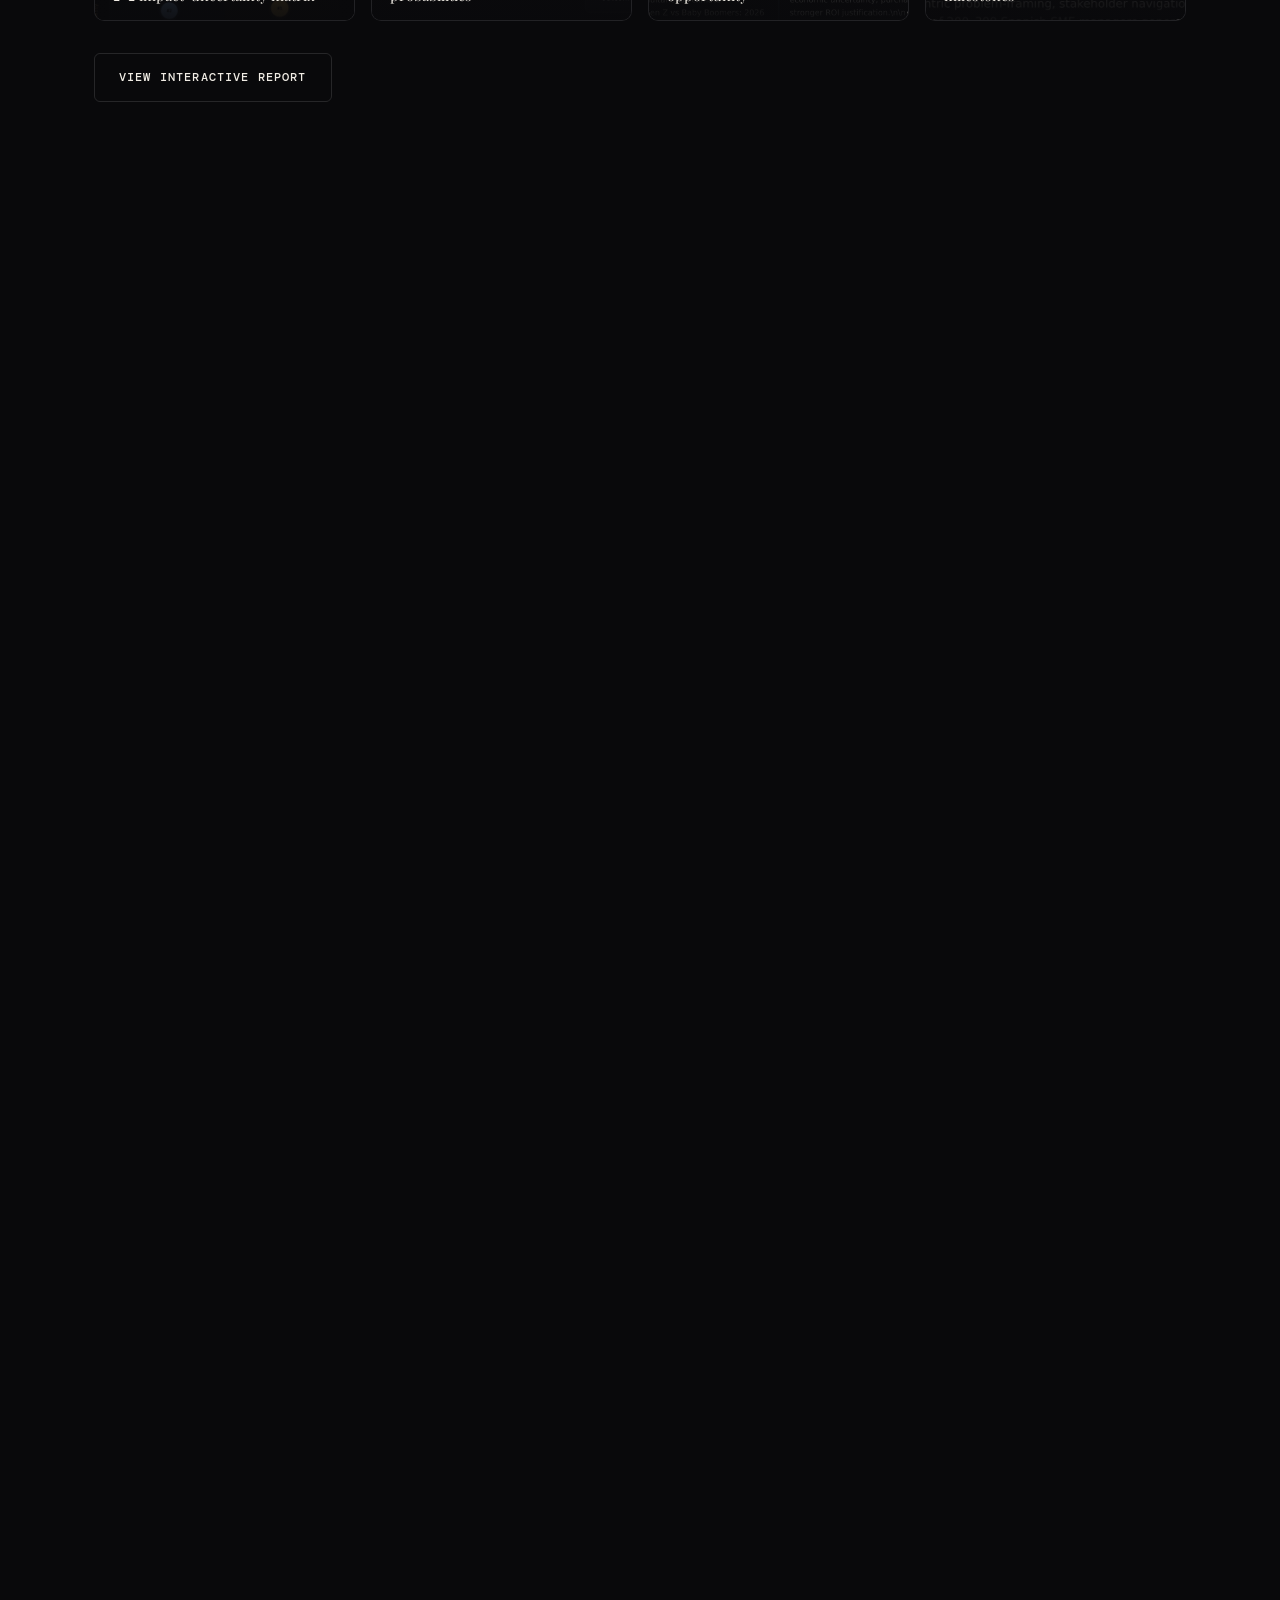
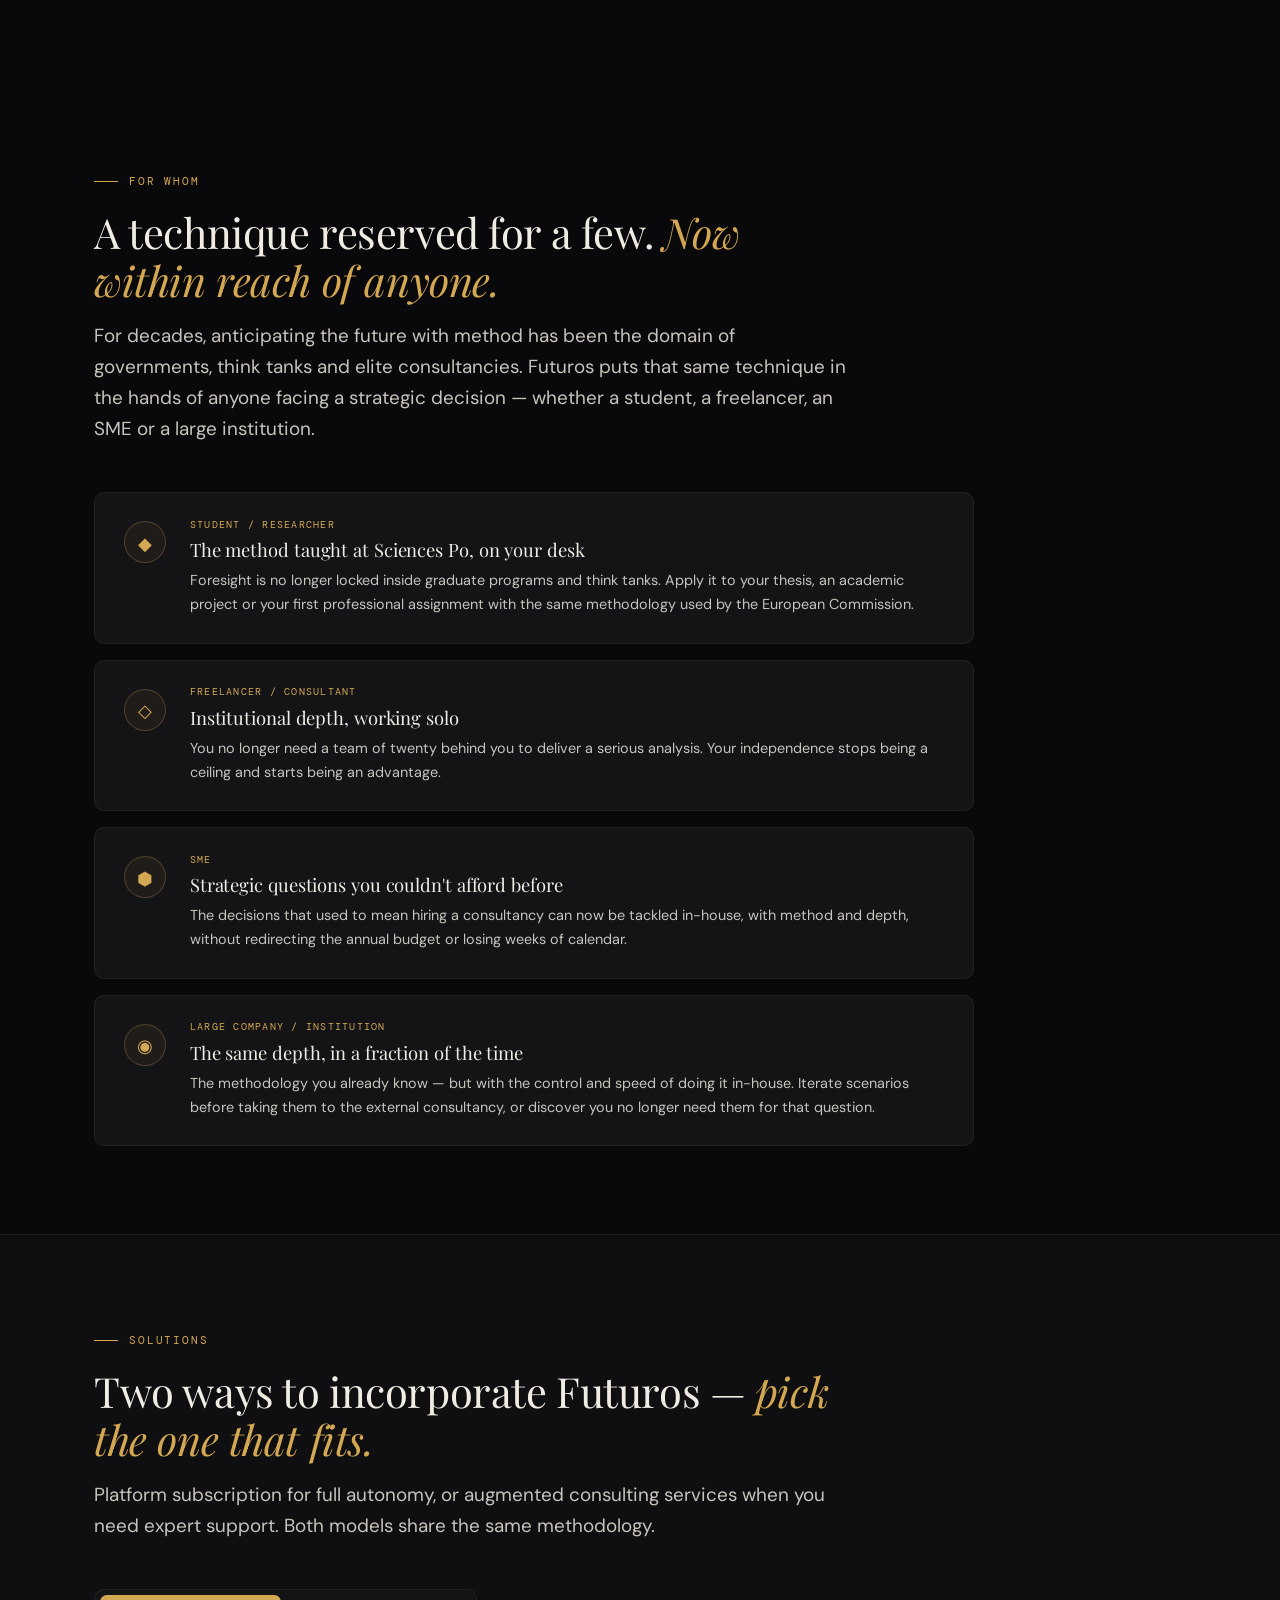
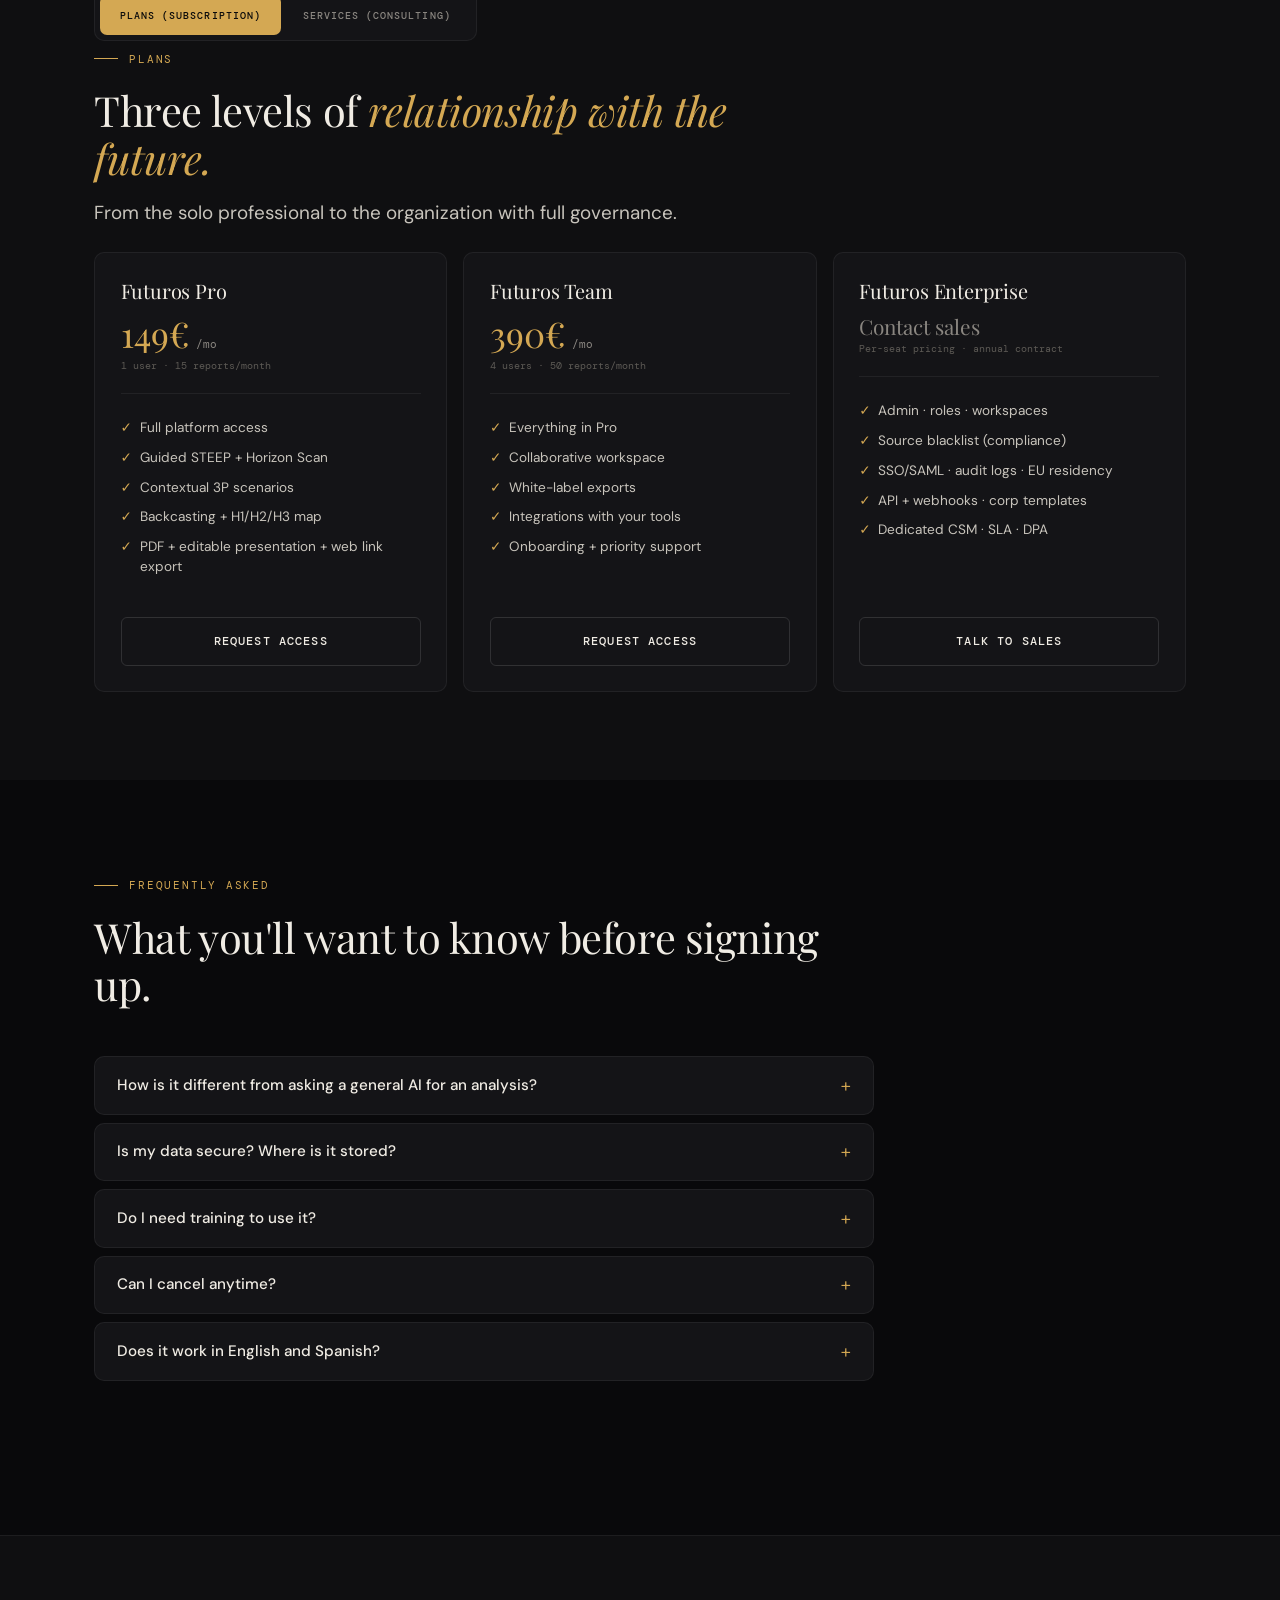
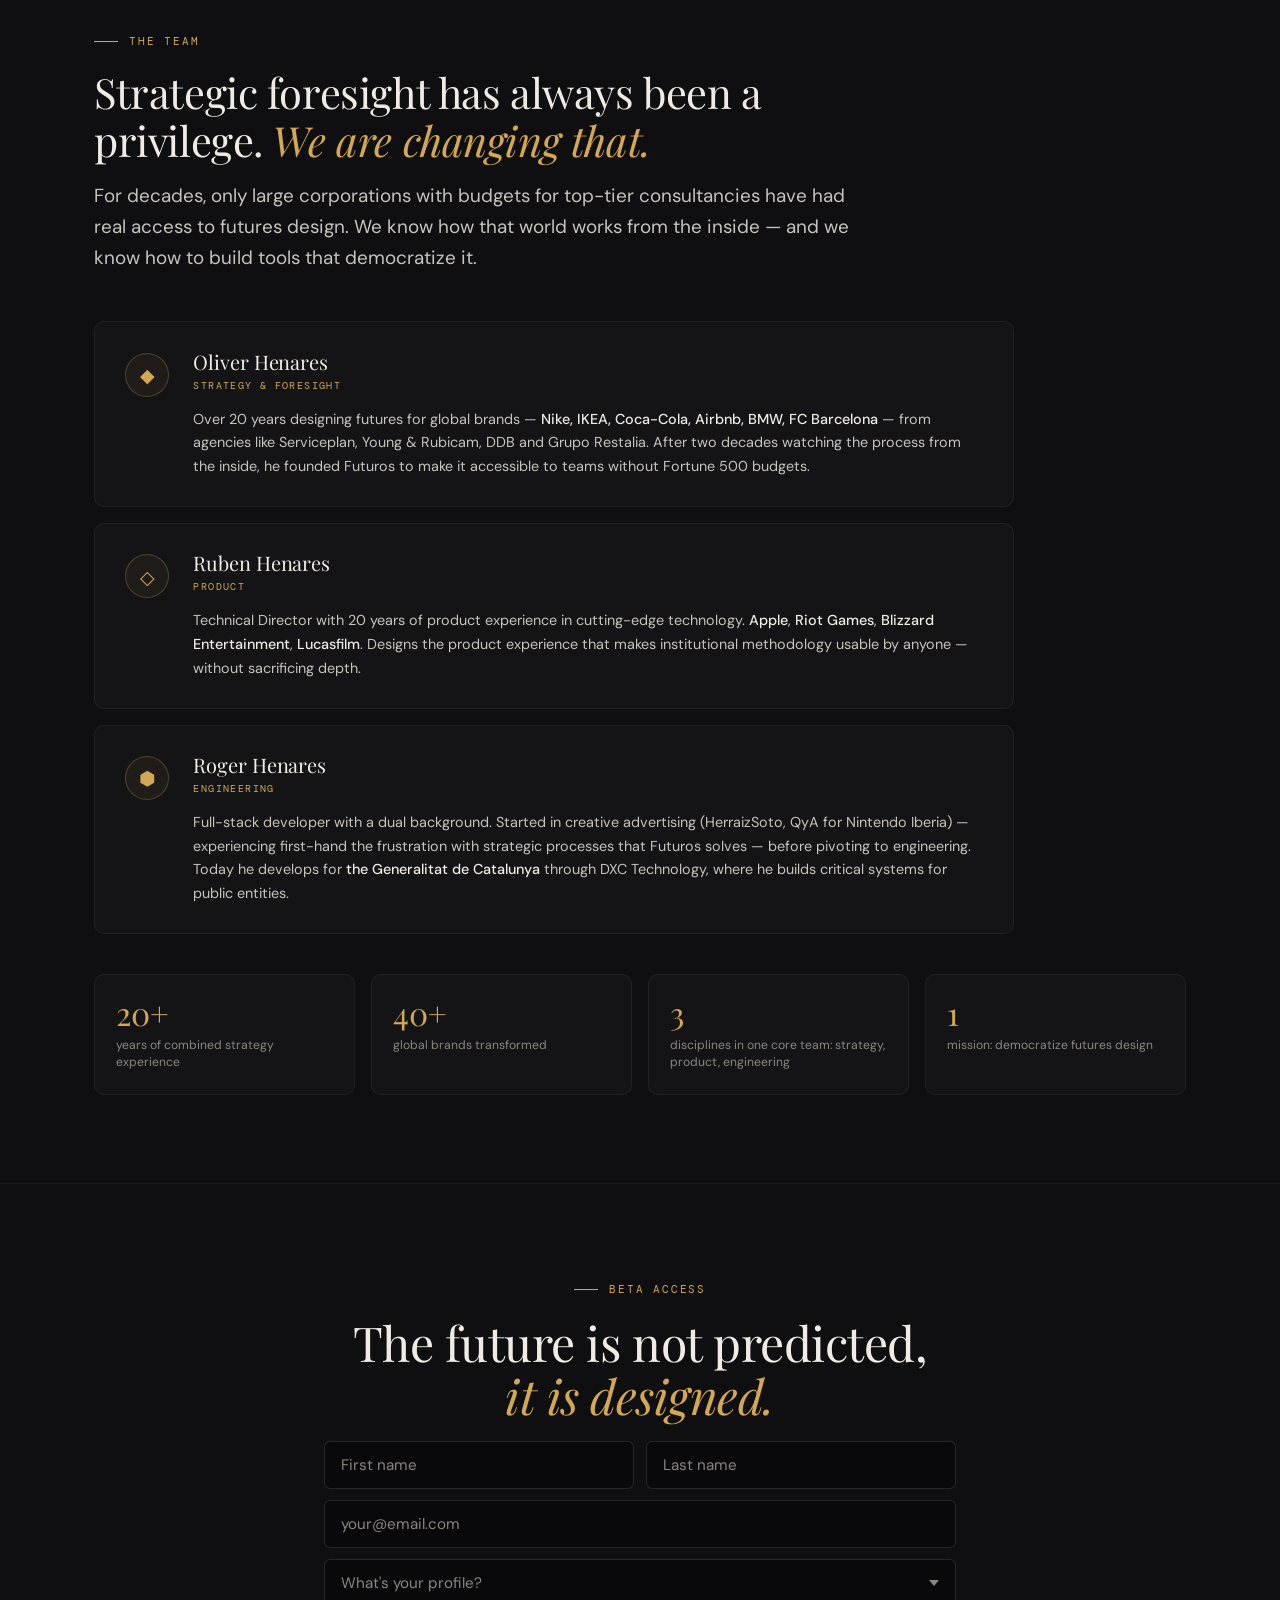
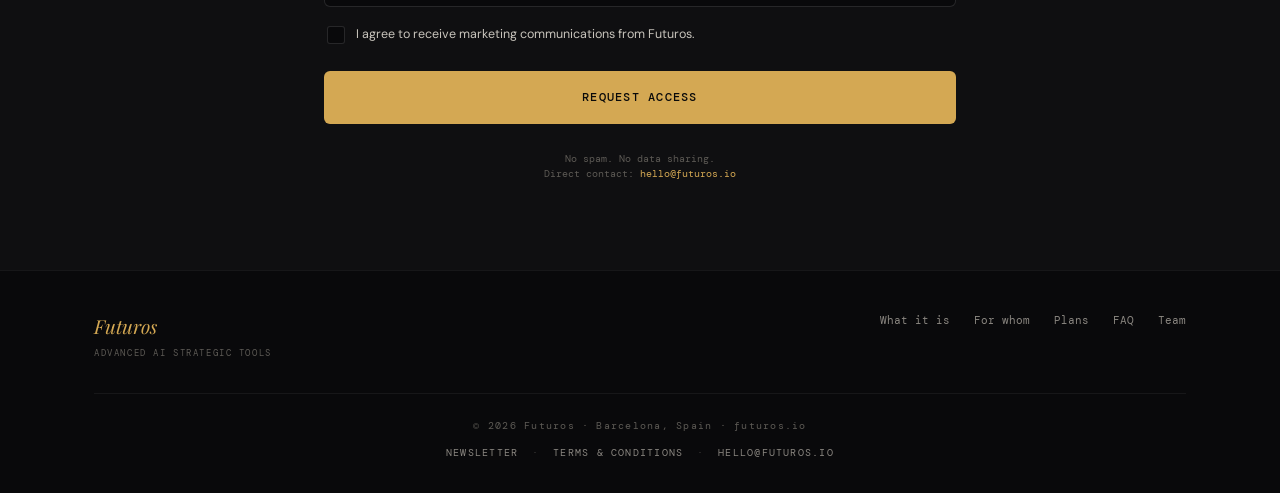
==== commit bd188820: "Updating mixpanel." ====
--- a/src/index.html
+++ b/src/index.html
@@ -22,9 +22,9 @@
 <meta name="mobile-web-app-capable" content="yes">
 <meta name="apple-mobile-web-app-status-bar-style" content="black-translucent">
 <meta name="apple-mobile-web-app-title" content="Futuros">
-<link rel="icon" type="image/svg+xml" href="https://futuros.io/favicon.svg">
-<link rel="icon" type="image/png" sizes="32x32" href="https://futuros.io/favicon-32.png">
-<link rel="apple-touch-icon" sizes="180x180" href="https://futuros.io/apple-touch-icon.png">
+<link rel="icon" type="image/svg+xml" href="https://futuros.io/icons/favicon.svg">
+<link rel="icon" type="image/png" sizes="32x32" href="https://futuros.io/icons/favicon-32.png">
+<link rel="apple-touch-icon" sizes="180x180" href="https://futuros.io/icons/apple-touch-icon.png">
 
 <link rel="preconnect" href="https://fonts.googleapis.com">
 <link rel="preconnect" href="https://fonts.gstatic.com" crossorigin>
@@ -33,19 +33,42 @@
 <noscript><link rel="stylesheet" href="https://fonts.googleapis.com/css2?family=DM+Mono:wght@400;500&family=DM+Sans:wght@400;500;600&family=Playfair+Display:ital,wght@0,400;0,500;1,400&display=swap"></noscript>
 
 <script type="application/ld+json">{"@context":"https://schema.org","@type":"Organization","name":"Futuros","url":"https://futuros.io","description":"Strategic foresight platform combining European institutional methodology with AI.","contactPoint":{"@type":"ContactPoint","email":"hello@futuros.io","contactType":"customer support","availableLanguage":["Spanish","English"]}}</script>
-<script type="application/ld+json">{"@context":"https://schema.org","@type":"SoftwareApplication","name":"Futuros","applicationCategory":"BusinessApplication","operatingSystem":"Web","url":"https://futuros.io","offers":[{"@type":"Offer","name":"Futuros Pro","price":"99","priceCurrency":"EUR"}]}</script>
-
-<link rel="stylesheet" href="styles.css">
-
-<!-- PostHog analytics -->
+<script type="application/ld+json">{"@context":"https://schema.org","@type":"SoftwareApplication","name":"Futuros","applicationCategory":"BusinessApplication","operatingSystem":"Web","url":"https://futuros.io","offers":[{"@type":"Offer","name":"Futuros Pro","price":"149","priceCurrency":"EUR"},{"@type":"Offer","name":"Futuros Team","price":"390","priceCurrency":"EUR"}]}</script>
+
+<link rel="stylesheet" href="styles.css?v=2026-05-23">
+
+<!-- Mixpanel analytics (EU residency) -->
 <script>
-!function(t,e){var o,n,p,r;e.__SV||(window.posthog=e,e._i=[],e.init=function(i,s,a){function g(t,e){var o=e.split(".");2==o.length&&(t=t[o[0]],e=o[1]),t[e]=function(){t.push([e].concat(Array.prototype.slice.call(arguments,0)))}}(p=t.createElement("script")).type="text/javascript",p.crossOrigin="anonymous",p.async=!0,p.src=s.api_host.replace(".i.posthog.com","-assets.i.posthog.com")+"/static/array.js",(r=t.getElementsByTagName("script")[0]).parentNode.insertBefore(p,r);var u=e;for(void 0!==a?u=e[a]=[]:a="posthog",u.people=u.people||[],u.toString=function(t){var e="posthog";return"posthog"!==a&&(e+="."+a),t||(e+=" (stub)"),e},u.people.toString=function(){return u.toString(1)+".people (stub)"},o="init capture register register_once register_for_session unregister unregister_for_session getFeatureFlag getFeatureFlagPayload isFeatureEnabled reloadFeatureFlags updateEarlyAccessFeatureEnrollment getEarlyAccessFeatures on onFeatureFlags onSessionId getSurveys getActiveMatchingSurveys renderSurvey canRenderSurvey getNextSurveyStep identify setPersonProperties group resetGroups setPersonPropertiesForFlags resetPersonPropertiesForFlags setGroupPropertiesForFlags resetGroupPropertiesForFlags reset get_distinct_id getGroups get_session_id get_session_replay_url alias set_config startSessionRecording stopSessionRecording sessionRecordingStarted captureException loadToolbar get_property getSessionProperty createPersonProfile opt_in_capturing opt_out_capturing has_opted_in_capturing has_opted_out_capturing clear_opt_in_out_capturing debug".split(" "),n=0;n<o.length;n++)g(u,o[n]);e._i.push([i,s,a])},e.__SV=1)}(document,window.posthog||[]);
-posthog.init('phc_w2W8Zs99Rcv9zAoCyWAEQjKRDDNfxGAZGXmJnJ9UWDw4',{
-  api_host:'https://eu.i.posthog.com',
-  person_profiles:'identified_only',
-  defaults:'2025-05-24',
-  opt_out_capturing_by_default:true
+(function(f,b){if(!b.__SV){var e,g,i,h;window.mixpanel=b;b._i=[];b.init=function(e,f,c){function g(a,d){var b=d.split(".");2==b.length&&(a=a[b[0]],d=b[1]);a[d]=function(){a.push([d].concat(Array.prototype.slice.call(arguments,0)))}}var a=b;"undefined"!==typeof c?a=b[c]=[]:c="mixpanel";a.people=a.people||[];a.toString=function(a){var d="mixpanel";"mixpanel"!==c&&(d+="."+c);a||(d+=" (stub)");return d};a.people.toString=function(){return a.toString(1)+".people (stub)"};i="disable time_event track track_pageview track_links track_forms track_with_groups add_group set_group remove_group register register_once alias unregister identify name_tag set_config reset opt_in_tracking opt_out_tracking has_opted_in_tracking has_opted_out_tracking clear_opt_in_out_tracking start_batch_senders people.set people.set_once people.unset people.increment people.append people.union people.track_charge people.clear_charges people.delete_user people.remove".split(" ");for(h=0;h<i.length;h++)g(a,i[h]);var j="set set_once union unset remove delete".split(" ");a.get_group=function(){function b(c){d[c]=function(){call2_args=arguments;call2=[c].concat(Array.prototype.slice.call(call2_args,0));a.push([e,call2])}}for(var d={},e=["get_group"].concat(Array.prototype.slice.call(arguments,0)),c=0;c<j.length;c++)b(j[c]);return d};b._i.push([e,f,c])};b.__SV=1.2;e=f.createElement("script");e.type="text/javascript";e.async=!0;e.src="undefined"!==typeof MIXPANEL_CUSTOM_LIB_URL?MIXPANEL_CUSTOM_LIB_URL:"file:"===f.location.protocol&&"//cdn.mxpnl.com/libs/mixpanel-2-latest.min.js".match(/^\/\//)?"https://cdn.mxpnl.com/libs/mixpanel-2-latest.min.js":"//cdn.mxpnl.com/libs/mixpanel-2-latest.min.js";g=f.getElementsByTagName("script")[0];g.parentNode.insertBefore(e,g)}})(document,window.mixpanel||[]);
+mixpanel.init('a4b409c01e5f9a3b21db626b1cdefbbb',{
+  api_host:'https://api-eu.mixpanel.com',
+  opt_out_tracking_by_default:true,
+  // Ignore navigator.doNotTrack. DNT was deprecated by the W3C in
+  // 2018 and never reached meaningful adoption — but Chrome still
+  // ships a way to enable it under Settings → Privacy. The Mixpanel
+  // SDK respects DNT by default, which means a user with DNT on who
+  // explicitly clicks Accept on our cookie banner STILL gets dropped:
+  // has_opted_out_tracking() returns true (because of DNT) regardless
+  // of our explicit opt_in_tracking() call, and every track() then
+  // silently no-ops. Our cookie consent banner IS the privacy gate;
+  // a deprecated browser header shouldn't override it.
+  ignore_dnt:true,
+  record_sessions_percent:100,
+  record_mask_text_selector:'input, textarea, [data-mp-mask]',
+  // Scope the distinct_id cookie to the parent so the visitor stays
+  // the same person across futuros.io / blog.futuros.io / beta.futuros.io.
+  // Funnel analyses (marketing → newsletter → subscribe, etc.) rely on
+  // this — without it, the user shows up as 3 separate anonymous IDs.
+  cookie_domain:'futuros.io',
+  cross_subdomain_cookie:true
 });
+// Tag every event with the surface so dashboards can separate
+// marketing-site events from app events in the same project. Without
+// this, only events that explicitly add { surface: 'marketing' } as
+// an event-level property (Page Viewed) get tagged; everything else
+// (CTA Clicked, Nav Link Clicked, Sign In Clicked, Access Requested,
+// Contact Sales Clicked, Sample Report Clicked, $opt_in) lands untagged.
+try { mixpanel.register({ surface: 'marketing' }); } catch(_) {}
 </script>
 </head>
 <body>
@@ -68,7 +91,8 @@
       <a href="#equipo" class="nav-link" data-section="equipo" data-i18n="nav.team">Equipo</a>
     </div>
     <div class="nav-cta">
-      <a href="#waitlist" class="btn btn-primary" data-i18n="nav.cta">Lista de espera</a>
+      <a href="https://beta.futuros.io" class="btn btn-secondary nav-signin" aria-disabled="true" tabindex="-1" data-i18n="nav.signin">Iniciar sesión</a>
+      <a href="#waitlist" class="btn btn-primary" data-i18n="nav.cta">Solicitar acceso</a>
     </div>
     <button class="nav-burger" id="navBurger" aria-label="Menú">
       <span></span><span></span><span></span>
@@ -84,7 +108,8 @@
   <a href="#planes" data-i18n="nav.plans">Planes</a>
   <a href="#faq">FAQ</a>
   <a href="#equipo" data-i18n="nav.team">Equipo</a>
-  <a href="#waitlist" class="btn btn-primary" data-i18n="nav.cta">Lista de espera</a>
+  <a href="https://beta.futuros.io" class="btn btn-secondary nav-signin" aria-disabled="true" tabindex="-1" data-i18n="nav.signin">Iniciar sesión</a>
+  <a href="#waitlist" class="btn btn-primary" data-i18n="nav.cta">Solicitar acceso</a>
 </div>
 
 <!-- ═══════════ HERO ═══════════ -->
@@ -93,7 +118,7 @@
     <h1 class="hero-title" data-i18n-html="hero.title">El futuro no se predice, <em>se&nbsp;diseña.</em></h1>
     <p class="hero-sub" data-i18n-html="hero.sub">Futuros combina <strong>metodología de foresight profesional</strong> con inteligencia artificial avanzada — el mismo proceso que usan grandes corporaciones, ahora al alcance de cualquier equipo.</p>
     <div class="hero-ctas">
-      <a href="#waitlist" class="btn btn-primary btn-arrow" data-i18n="hero.cta1">Únete a la lista de espera</a>
+      <a href="#waitlist" class="btn btn-primary btn-arrow" data-i18n="hero.cta1">Solicitar acceso</a>
       <a id="hero-interactive-report" href="https://futuros.io/samples/sample_es.html" class="btn btn-secondary" target="_blank" rel="noopener" data-i18n="hero.cta2">Ver informe interactivo</a>
     </div>
     <div class="hero-trust">
@@ -295,10 +320,10 @@
         <div class="plan reveal">
           <h3 class="plan-name" data-i18n="plan1.name">Futuros Pro</h3>
           <div class="plan-price">
-            <div class="plan-price-num">99€</div>
+            <div class="plan-price-num">149€</div>
             <div class="plan-period" data-i18n="plan.period">/mes</div>
           </div>
-          <div class="plan-limits" data-i18n="plan1.limits">1 usuario · 10 informes/mes</div>
+          <div class="plan-limits" data-i18n="plan1.limits">1 usuario · 15 informes/mes</div>
           <ul class="plan-features">
             <li data-i18n="plan1.f1">Acceso completo a la plataforma</li>
             <li data-i18n="plan1.f2">Flujo guiado STEEP + Horizon Scan</li>
@@ -307,15 +332,16 @@
             <li data-i18n="plan1.f5">Export PDF + presentación editable + enlace web</li>
           </ul>
           <div class="plan-cta">
-            <a href="#waitlist" class="btn btn-secondary" data-i18n="plan.cta">Únete a la lista de espera</a>
+            <a href="#waitlist" class="btn btn-secondary" data-i18n="plan.cta">Solicitar acceso</a>
           </div>
         </div>
         <div class="plan reveal">
-          <h3 class="plan-name" data-i18n="plan2.name">Futuros Max</h3>
+          <h3 class="plan-name" data-i18n="plan2.name">Futuros Team</h3>
           <div class="plan-price">
-            <div class="plan-price-num coming" data-i18n="plan.coming">Próximamente</div>
+            <div class="plan-price-num">390€</div>
+            <div class="plan-period" data-i18n="plan.period">/mes</div>
           </div>
-          <div class="plan-limits" data-i18n="plan2.limits">Equipos pequeños · pricing TBA</div>
+          <div class="plan-limits" data-i18n="plan2.limits">4 usuarios · 50 informes/mes</div>
           <ul class="plan-features">
             <li data-i18n="plan2.f1">Todo lo del plan Pro</li>
             <li data-i18n="plan2.f2">Workspace colaborativo</li>
@@ -324,13 +350,13 @@
             <li data-i18n="plan2.f5">Onboarding + soporte prioritario</li>
           </ul>
           <div class="plan-cta">
-            <a href="#waitlist" class="btn btn-secondary" data-i18n="plan.cta">Únete a la lista de espera</a>
+            <a href="#waitlist" class="btn btn-secondary" data-i18n="plan.cta">Solicitar acceso</a>
           </div>
         </div>
         <div class="plan reveal">
           <h3 class="plan-name" data-i18n="plan3.name">Futuros Enterprise</h3>
           <div class="plan-price">
-            <div class="plan-price-num coming" data-i18n="plan.coming">Próximamente</div>
+            <div class="plan-price-num coming" data-i18n="plan.contact">Consultar precio</div>
           </div>
           <div class="plan-limits" data-i18n="plan3.limits">Pricing por seats · contrato anual</div>
           <ul class="plan-features">
@@ -341,7 +367,7 @@
             <li data-i18n="plan3.f5">CSM dedicado · SLA · DPA</li>
           </ul>
           <div class="plan-cta">
-            <a href="#waitlist" class="btn btn-secondary" data-i18n="plan.cta">Únete a la lista de espera</a>
+            <a href="mailto:hello@futuros.io?subject=Futuros%20Enterprise%20inquiry" class="btn btn-secondary" data-i18n="plan.contactCta">Contactar ventas</a>
           </div>
         </div>
       </div>
@@ -431,7 +457,7 @@
           <span data-i18n="faq.q2">¿Mis datos están seguros? ¿Dónde se almacenan?</span>
           <span class="faq-icon">+</span>
         </button>
-        <div class="faq-a"><div class="faq-a-inner" data-i18n-html="faq.a2">Sí. Los datos se almacenan en infraestructura europea (data residency UE). En el plan Enterprise hay SSO/SAML, logs de auditoría, blacklist de fuentes para compliance, DPA firmado y SLA. Para Pro y Max, los datos del cliente nunca se usan para entrenar modelos.</div></div>
+        <div class="faq-a"><div class="faq-a-inner" data-i18n-html="faq.a2">Sí. Los datos se almacenan en infraestructura europea (data residency UE). En el plan Enterprise hay SSO/SAML, logs de auditoría, blacklist de fuentes para compliance, DPA firmado y SLA. Para Pro y Team, los datos del cliente nunca se usan para entrenar modelos.</div></div>
       </div>
       <div class="faq-item reveal">
         <button class="faq-q">
@@ -459,7 +485,7 @@
           <span data-i18n="faq.q6">¿Puedo personalizar el branding del informe?</span>
           <span class="faq-icon">+</span>
         </button>
-        <div class="faq-a"><div class="faq-a-inner" data-i18n-html="faq.a6">En el plan Max, puedes aplicar tu logo, paleta y portada al export — perfecto para entregar bajo tu marca a cliente final. En Enterprise, plantillas corporativas completas. En Pro, el export sale con la marca Futuros visible.</div></div>
+        <div class="faq-a"><div class="faq-a-inner" data-i18n-html="faq.a6">En el plan Team, puedes aplicar tu logo, paleta y portada al export — perfecto para entregar bajo tu marca a cliente final. En Enterprise, plantillas corporativas completas. En Pro, el export sale con la marca Futuros visible.</div></div>
       </div>
     </div>
   </div>
@@ -528,41 +554,33 @@
 <section class="section cta-final" id="waitlist">
   <div class="container">
     <div class="reveal" id="waitlist-form">
-      <div class="eyebrow" style="justify-content:center" data-i18n="cta.eyebrow">Lista de espera</div>
+      <div class="eyebrow" style="justify-content:center" data-i18n="cta.eyebrow">Acceso a la beta</div>
       <h2 class="cta-final-title" data-i18n-html="cta.title">El futuro no se predice, <em>se&nbsp;diseña.</em></h2>
       <form class="cta-form" onsubmit="submitWaitlist(event)">
         <div class="cta-form-row">
-          <input class="cta-input" type="text" id="wf-name" required data-i18n-ph="form.name" placeholder="Tu nombre">
-          <input class="cta-input" type="email" id="wf-email" required data-i18n-ph="form.email" placeholder="tu@email.com">
-        </div>
+          <input class="cta-input" type="text" id="wf-name" required data-i18n-ph="form.name" placeholder="Nombre">
+          <input class="cta-input" type="text" id="wf-lastname" required data-i18n-ph="form.lastname" placeholder="Apellido">
+        </div>
+        <input class="cta-input" type="email" id="wf-email" required data-i18n-ph="form.email" placeholder="tu@email.com">
         <select class="cta-select" id="wf-profile">
           <option value="" disabled selected data-i18n="form.profile.ph">¿Cuál es tu perfil?</option>
-          <option value="consultor" data-i18n="form.profile.o1">Consultor independiente</option>
-          <option value="equipo" data-i18n="form.profile.o2">Equipo de estrategia / innovación</option>
-          <option value="consultora" data-i18n="form.profile.o3">Consultora o agencia</option>
-          <option value="empresa" data-i18n="form.profile.o4">Empresa — departamento interno</option>
-          <option value="otro" data-i18n="form.profile.o5">Otro</option>
-        </select>
-        <select class="cta-select" id="wf-plan">
-          <option value="" disabled selected data-i18n="form.plan.ph">¿Qué plan te interesa?</option>
-          <option value="pro" data-i18n="form.plan.o1">Futuros Pro — 99€/mes</option>
-          <option value="max" data-i18n="form.plan.o2">Futuros Max — Próximamente</option>
-          <option value="enterprise" data-i18n="form.plan.o3">Futuros Enterprise — Próximamente</option>
-          <option value="no-se" data-i18n="form.plan.o4">Todavía no lo sé</option>
+          <option value="company" data-i18n="form.profile.o1">Empresa</option>
+          <option value="consultant" data-i18n="form.profile.o2">Consultor</option>
+          <option value="other" data-i18n="form.profile.o3">Otro</option>
         </select>
         <label class="cta-checkbox">
           <input type="checkbox" id="wf-marketing">
           <span class="cta-checkbox-box" aria-hidden="true"></span>
           <span class="cta-checkbox-text" data-i18n="form.marketing">Acepto recibir comunicaciones de marketing de Futuros.</span>
         </label>
-        <button type="submit" class="btn btn-primary cta-submit" data-i18n="form.btn">Únete a la lista de espera</button>
+        <button type="submit" class="btn btn-primary cta-submit" data-i18n="form.btn">Solicitar acceso</button>
         <p class="cta-fine" data-i18n-html="form.fine">Sin spam. Sin cesión a terceros.<br>Contacto directo: <a href="mailto:hello@futuros.io">hello@futuros.io</a></p>
       </form>
     </div>
     <div class="cta-done" id="waitlist-done">
       <div class="cta-done-icon">◈</div>
-      <div class="cta-done-title" data-i18n="form.done.title">Estás en la lista.</div>
-      <div class="cta-done-sub" data-i18n="form.done.sub">Te avisamos en cuanto abramos el acceso.</div>
+      <div class="cta-done-title" data-i18n="form.done.title">Solicitud recibida.</div>
+      <div class="cta-done-sub" data-i18n="form.done.sub">Te avisaremos en cuanto revisemos tu solicitud.</div>
     </div>
   </div>
 </section>
@@ -585,6 +603,8 @@
     </div>
     <div class="footer-bottom" data-i18n="footer.bottom">© 2026 Futuros · Barcelona, España · futuros.io</div>
     <div class="footer-legal">
+      <a href="https://blog.futuros.io/" data-i18n="nav.newsletter">Newsletter</a>
+      <span class="footer-legal-sep">·</span>
       <a href="terms.html" data-i18n="nav.terms">Términos</a>
       <span class="footer-legal-sep">·</span>
       <a href="mailto:hello@futuros.io">hello@futuros.io</a>
@@ -610,13 +630,17 @@
   </div>
 </div>
 
-<!-- Consent banner -->
-<div class="consent" id="consent" role="dialog" aria-live="polite" aria-label="Cookie consent">
-  <span class="consent-tag" data-i18n="consent.tag">Privacidad</span>
-  <p class="consent-text" data-i18n-html="consent.text">Usamos cookies para entender cómo se usa Futuros y mejorar el producto. Sin anuncios, sin cesión a terceros.</p>
-  <div class="consent-actions">
-    <button class="btn btn-secondary" id="consentDecline" data-i18n="consent.decline">Rechazar</button>
-    <button class="btn btn-primary" id="consentAccept" data-i18n="consent.accept">Aceptar</button>
+<!-- Cookie consent banner — matches beta.futuros.io's banner for cross-domain UX parity -->
+<div class="fs-cookies" id="fsCookies" role="dialog" aria-live="polite" aria-label="Cookies consent">
+  <div class="fs-cookies-text">
+    <div class="fs-cookies-title" data-i18n="cookies.title">Cookies y analítica</div>
+    <div class="fs-cookies-body">
+      <span data-i18n="cookies.body">Podemos usar herramientas de analítica para entender cómo se usa Futuros y mejorarlo. No compartimos datos con anunciantes ni terceros publicitarios.</span> <a href="terms.html" data-i18n="cookies.learn">Política de Privacidad</a>.
+    </div>
+  </div>
+  <div class="fs-cookies-actions">
+    <button type="button" class="fs-cookies-reject" id="fsCookiesReject" data-i18n="cookies.reject">Rechazar</button>
+    <button type="button" class="fs-cookies-accept" id="fsCookiesAccept" data-i18n="cookies.accept">Aceptar</button>
   </div>
 </div>
 
@@ -629,10 +653,10 @@
   es: {
     'meta.title': 'Futuros — Foresight estratégico con IA | Advanced AI Strategic Tools',
     'meta.desc':  'Futuros combina metodología de foresight institucional europeo con inteligencia artificial para generar análisis de escenarios estratégicos completos en menos de 2 horas.',
-    'nav.tag':'Advanced AI Strategic Tools','nav.product':'Qué es','nav.who':'Para quién','nav.services':'Servicios','nav.plans':'Planes','nav.team':'Equipo','nav.terms':'Términos y Condiciones','nav.cta':'Únete a la beta',
+    'nav.tag':'Advanced AI Strategic Tools','nav.product':'Qué es','nav.who':'Para quién','nav.services':'Servicios','nav.plans':'Planes','nav.team':'Equipo','nav.terms':'Términos y Condiciones','nav.newsletter':'Newsletter','nav.signin':'Iniciar sesión','nav.cta':'Solicitar acceso',
     'hero.title':'El futuro no se predice, <em>se&nbsp;diseña.</em>',
     'hero.sub':'Futuros combina <strong>metodología de foresight profesional</strong> con inteligencia artificial avanzada — el mismo proceso que usan grandes corporaciones, ahora al alcance de cualquier equipo.',
-    'hero.cta1':'Únete a la beta','hero.cta2':'Ver informe interactivo',
+    'hero.cta1':'Solicitar acceso','hero.cta2':'Ver informe interactivo',
     'hero.trust1':'Advanced AI Strategic Tools','hero.trust2':'Metodología de instituciones europeas líderes','hero.trust3':'Informe completo en menos de 2 horas',
     'prob.eyebrow':'El reto',
     'prob.title':'Tu cliente quiere un análisis estratégico para el próximo comité. <em>Tienes cinco días.</em>',
@@ -696,10 +720,10 @@
     'plans.eyebrow':'Planes',
     'plans.title':'Tres niveles de <em>relación con el futuro.</em>',
     'plans.lede':'Desde el profesional en solitario hasta la organización con governance completa.',
-    'plan.period':'/mes','plan.coming':'Próximamente','plan.cta':'Únete a la beta',
-    'plan1.name':'Futuros Pro','plan1.limits':'1 usuario · 10 informes/mes',
+    'plan.period':'/mes','plan.coming':'Próximamente','plan.contact':'Consultar precio','plan.contactCta':'Contactar ventas','plan.cta':'Solicitar acceso',
+    'plan1.name':'Futuros Pro','plan1.limits':'1 usuario · 15 informes/mes',
     'plan1.f1':'Acceso completo a la plataforma','plan1.f2':'Flujo guiado STEEP + Horizon Scan','plan1.f3':'Escenarios 3P contextuales','plan1.f4':'Backcasting + mapa H1/H2/H3','plan1.f5':'Export PDF + presentación editable + enlace web',
-    'plan2.name':'Futuros Max','plan2.limits':'Equipos pequeños · pricing TBA',
+    'plan2.name':'Futuros Team','plan2.limits':'4 usuarios · 50 informes/mes',
     'plan2.f1':'Todo lo del plan Pro','plan2.f2':'Workspace colaborativo','plan2.f3':'White-label en exports','plan2.f4':'Integraciones con tus herramientas','plan2.f5':'Onboarding + soporte prioritario',
     'plan3.name':'Futuros Enterprise','plan3.limits':'Pricing por seats · contrato anual',
     'plan3.f1':'Cuenta admin · roles · workspaces','plan3.f2':'Blacklist de fuentes (compliance)','plan3.f3':'SSO/SAML · audit logs · EU residency','plan3.f4':'API + webhooks · plantillas corp.','plan3.f5':'CSM dedicado · SLA · DPA',
@@ -707,7 +731,7 @@
     'faq.q1':'¿En qué se diferencia de pedirle un análisis a una IA general?',
     'faq.a1':'Tres cosas. <strong>Una:</strong> Futuros integra metodología real (STEEP, Tres Horizontes, scenario planning) en un workflow guiado, con lógica encadenada entre pasos. <strong>Dos:</strong> hace búsqueda web en vivo durante la generación, así los datos macro están actualizados al día. <strong>Tres:</strong> el output es un entregable brand-ready listo para cliente, no un texto plano que tienes que reformatear.',
     'faq.q2':'¿Mis datos están seguros? ¿Dónde se almacenan?',
-    'faq.a2':'Sí. Los datos se almacenan en infraestructura europea (data residency UE). En el plan Enterprise hay SSO/SAML, logs de auditoría, blacklist de fuentes para compliance, DPA firmado y SLA. Para Pro y Max, los datos del cliente nunca se usan para entrenar modelos.',
+    'faq.a2':'Sí. Los datos se almacenan en infraestructura europea (data residency UE). En el plan Enterprise hay SSO/SAML, logs de auditoría, blacklist de fuentes para compliance, DPA firmado y SLA. Para Pro y Team, los datos del cliente nunca se usan para entrenar modelos.',
     'faq.q3':'¿Necesito formación para usarlo?',
     'faq.a3':'No. El flujo está diseñado para ser intuitivo desde el primer informe. Si prefieres ir guiado, el asistente conversacional te lleva paso a paso. Si quieres control total, puedes introducir tus propios datos y matices manualmente. Para sacar el máximo partido ofrecemos un onboarding 1:1 de 1 hora con nuestro equipo — opcional, pero recomendable para los primeros entregables a cliente.',
     'faq.q4':'¿Puedo cancelar cuando quiera?',
@@ -715,7 +739,7 @@
     'faq.q5':'¿Funciona en inglés y español?',
     'faq.a5':'Sí, completamente bilingüe — interfaz, prompts y output. Configurable por informe: puedes hacer el análisis en español pero entregar el PDF en inglés para tu cliente internacional. Más idiomas en el roadmap (FR, IT, DE) para 2027.',
     'faq.q6':'¿Puedo personalizar el branding del informe?',
-    'faq.a6':'En el plan Max, puedes aplicar tu logo, paleta y portada al export — perfecto para entregar bajo tu marca a cliente final. En Enterprise, plantillas corporativas completas. En Pro, el export sale con la marca Futuros visible.',
+    'faq.a6':'En el plan Team, puedes aplicar tu logo, paleta y portada al export — perfecto para entregar bajo tu marca a cliente final. En Enterprise, plantillas corporativas completas. En Pro, el export sale con la marca Futuros visible.',
     'team.eyebrow':'El equipo',
     'team.title':'El foresight estratégico ha sido siempre un privilegio. <em>Lo estamos cambiando.</em>',
     'team.lede':'Durante décadas, sólo las grandes corporaciones con presupuestos para consultoras de primer nivel han tenido acceso real al diseño de futuros. Sabemos cómo funciona ese mundo desde dentro — y sabemos cómo construir herramientas que lo democraticen.',
@@ -729,27 +753,27 @@
     'team.s2':'marcas globales transformadas',
     'team.s3':'disciplinas en un equipo core: estrategia, producto e ingeniería',
     'team.s4':'misión: democratizar el diseño de futuros',
-    'cta.eyebrow':'Lista de espera',
+    'cta.eyebrow':'Acceso a la beta',
     'cta.title':'El futuro no se predice, <em>se&nbsp;diseña.</em>',
-    'form.name':'Tu nombre','form.email':'tu@email.com',
-    'form.profile.ph':'¿Cuál es tu perfil?','form.profile.o1':'Consultor independiente','form.profile.o2':'Equipo de estrategia / innovación','form.profile.o3':'Consultora o agencia','form.profile.o4':'Empresa — departamento interno','form.profile.o5':'Otro',
-    'form.plan.ph':'¿Qué plan te interesa?','form.plan.o1':'Futuros Pro — 99€/mes','form.plan.o2':'Futuros Max — Próximamente','form.plan.o3':'Futuros Enterprise — Próximamente','form.plan.o4':'Todavía no lo sé',
-    'form.btn':'Únete a la beta',
+    'form.name':'Nombre','form.lastname':'Apellido','form.email':'tu@email.com',
+    'form.profile.ph':'¿Cuál es tu perfil?','form.profile.o1':'Empresa','form.profile.o2':'Consultor','form.profile.o3':'Otro',
+    'form.btn':'Solicitar acceso',
     'form.marketing':'Acepto recibir comunicaciones de marketing de Futuros.',
     'form.fine':'Sin spam. Sin cesión a terceros.<br>Contacto directo: <a href="mailto:hello@futuros.io">hello@futuros.io</a>',
-    'form.done.title':'Estás en la lista.','form.done.sub':'Te avisamos en cuanto abramos el acceso.','form.sending':'Enviando...',
+    'form.done.title':'Solicitud recibida.','form.done.sub':'Te avisaremos en cuanto revisemos tu solicitud.','form.sending':'Enviando...',
     'footer.tag':'Advanced AI Strategic Tools','footer.bottom':'© 2026 Futuros · Barcelona, España · futuros.io',
-    'consent.tag':'Privacidad',
-    'consent.text':'Usamos cookies para entender cómo se usa Futuros y mejorar el producto. Sin anuncios, sin cesión a terceros. Más en <a href="mailto:hello@futuros.io">hello@futuros.io</a>.',
-    'consent.accept':'Aceptar','consent.decline':'Rechazar',
+    'cookies.title':'Cookies y analítica',
+    'cookies.body':'Podemos usar herramientas de analítica para entender cómo se usa Futuros y mejorarlo. No compartimos datos con anunciantes ni terceros publicitarios.',
+    'cookies.learn':'Política de Privacidad',
+    'cookies.accept':'Aceptar','cookies.reject':'Rechazar',
   },
   en: {
     'meta.title': 'Futuros — AI-powered Strategic Foresight | Advanced AI Strategic Tools',
     'meta.desc':  'Futuros combines European institutional foresight methodology with AI to generate complete strategic scenario analyses in under 2 hours.',
-    'nav.tag':'Advanced AI Strategic Tools','nav.product':'What it is','nav.who':'For whom','nav.services':'Services','nav.plans':'Plans','nav.team':'Team','nav.terms':'Terms & Conditions','nav.cta':'Join Beta',
+    'nav.tag':'Advanced AI Strategic Tools','nav.product':'What it is','nav.who':'For whom','nav.services':'Services','nav.plans':'Plans','nav.team':'Team','nav.terms':'Terms & Conditions','nav.newsletter':'Newsletter','nav.signin':'Sign in','nav.cta':'Request access',
     'hero.title':'The future is not predicted, <em>it&nbsp;is&nbsp;designed.</em>',
     'hero.sub':'Futuros combines <strong>professional foresight methodology</strong> with advanced artificial intelligence — the same process large corporations use, now within reach of any team.',
-    'hero.cta1':'Join Beta','hero.cta2':'See interactive report',
+    'hero.cta1':'Request access','hero.cta2':'See interactive report',
     'hero.trust1':'Advanced AI Strategic Tools','hero.trust2':'Methodology from leading European institutions','hero.trust3':'Complete report in under 2 hours',
     'prob.eyebrow':'The challenge',
     'prob.title':'Your client wants a strategic analysis for the next board meeting. <em>You have five days.</em>',
@@ -813,10 +837,10 @@
     'plans.eyebrow':'Plans',
     'plans.title':'Three levels of <em>relationship with the future.</em>',
     'plans.lede':'From the solo professional to the organization with full governance.',
-    'plan.period':'/mo','plan.coming':'Coming soon','plan.cta':'Join Beta',
-    'plan1.name':'Futuros Pro','plan1.limits':'1 user · 10 reports/month',
+    'plan.period':'/mo','plan.coming':'Coming soon','plan.contact':'Contact sales','plan.contactCta':'Talk to sales','plan.cta':'Request access',
+    'plan1.name':'Futuros Pro','plan1.limits':'1 user · 15 reports/month',
     'plan1.f1':'Full platform access','plan1.f2':'Guided STEEP + Horizon Scan','plan1.f3':'Contextual 3P scenarios','plan1.f4':'Backcasting + H1/H2/H3 map','plan1.f5':'PDF + editable presentation + web link export',
-    'plan2.name':'Futuros Max','plan2.limits':'Small teams · pricing TBA',
+    'plan2.name':'Futuros Team','plan2.limits':'4 users · 50 reports/month',
     'plan2.f1':'Everything in Pro','plan2.f2':'Collaborative workspace','plan2.f3':'White-label exports','plan2.f4':'Integrations with your tools','plan2.f5':'Onboarding + priority support',
     'plan3.name':'Futuros Enterprise','plan3.limits':'Per-seat pricing · annual contract',
     'plan3.f1':'Admin · roles · workspaces','plan3.f2':'Source blacklist (compliance)','plan3.f3':'SSO/SAML · audit logs · EU residency','plan3.f4':'API + webhooks · corp templates','plan3.f5':'Dedicated CSM · SLA · DPA',
@@ -824,7 +848,7 @@
     'faq.q1':"How is it different from asking a general AI for an analysis?",
     'faq.a1':'Three things. <strong>One:</strong> Futuros integrates real methodology (STEEP, Three Horizons, scenario planning) in a guided workflow with chained logic between steps. <strong>Two:</strong> live web search at generation time, so macro data is current to today. <strong>Three:</strong> the output is a brand-ready, client-ready deliverable, not raw text you have to reformat.',
     'faq.q2':'Is my data secure? Where is it stored?',
-    'faq.a2':'Yes. Data is stored on European infrastructure (EU data residency). Enterprise plan includes SSO/SAML, audit logs, source blacklist for compliance, signed DPA and SLA. For Pro and Max, customer data is never used to train models.',
+    'faq.a2':'Yes. Data is stored on European infrastructure (EU data residency). Enterprise plan includes SSO/SAML, audit logs, source blacklist for compliance, signed DPA and SLA. For Pro and Team, customer data is never used to train models.',
     'faq.q3':'Do I need training to use it?',
     'faq.a3':"No. The flow is designed to be intuitive from the first report. If you prefer to be guided, the conversational assistant walks you through step by step. If you want full control, you can input your own data and nuances manually. To get the most out of it, we offer a 1:1 onboarding hour with our team — optional, but recommended for the first client deliverables.",
     'faq.q4':'Can I cancel anytime?',
@@ -832,7 +856,7 @@
     'faq.q5':'Does it work in English and Spanish?',
     'faq.a5':"Yes, fully bilingual — interface, prompts and output. Configurable per report: you can do the analysis in Spanish but deliver the PDF in English for your international client. More languages on the roadmap (FR, IT, DE) for 2027.",
     'faq.q6':'Can I customize the report branding?',
-    'faq.a6':'In the Max plan, you can apply your logo, palette and cover to the export — perfect for delivering under your brand to the end client. Enterprise has full corporate templates. In Pro, exports include the visible Futuros brand.',
+    'faq.a6':'In the Team plan, you can apply your logo, palette and cover to the export — perfect for delivering under your brand to the end client. Enterprise has full corporate templates. In Pro, exports include the visible Futuros brand.',
     'team.eyebrow':'The team',
     'team.title':'Strategic foresight has always been a privilege. <em>We are changing that.</em>',
     'team.lede':'For decades, only large corporations with budgets for top-tier consultancies have had real access to futures design. We know how that world works from the inside — and we know how to build tools that democratize it.',
@@ -846,27 +870,27 @@
     'team.s2':'global brands transformed',
     'team.s3':'disciplines in one core team: strategy, product, engineering',
     'team.s4':'mission: democratize futures design',
-    'cta.eyebrow':'Waitlist',
+    'cta.eyebrow':'Beta access',
     'cta.title':"The future is not predicted, <em>it&nbsp;is&nbsp;designed.</em>",
-    'form.name':'Your name','form.email':'your@email.com',
-    'form.profile.ph':"What's your profile?",'form.profile.o1':'Independent consultant','form.profile.o2':'Strategy / innovation team','form.profile.o3':'Consulting firm or agency','form.profile.o4':'Company — internal department','form.profile.o5':'Other',
-    'form.plan.ph':'Which plan interests you?','form.plan.o1':'Futuros Pro — €99/month','form.plan.o2':'Futuros Max — Coming soon','form.plan.o3':'Futuros Enterprise — Coming soon','form.plan.o4':'Not sure yet',
-    'form.btn':'Join Beta',
+    'form.name':'First name','form.lastname':'Last name','form.email':'your@email.com',
+    'form.profile.ph':"What's your profile?",'form.profile.o1':'Company','form.profile.o2':'Consultant','form.profile.o3':'Other',
+    'form.btn':'Request access',
     'form.marketing':'I agree to receive marketing communications from Futuros.',
     'form.fine':'No spam. No data sharing.<br>Direct contact: <a href="mailto:hello@futuros.io">hello@futuros.io</a>',
-    'form.done.title':"You're on the list.",'form.done.sub':"We'll notify you as soon as we open access.",'form.sending':'Sending...',
+    'form.done.title':"Request received.",'form.done.sub':"We'll be in touch once we've reviewed your request.",'form.sending':'Sending...',
     'footer.tag':'Advanced AI Strategic Tools','footer.bottom':'© 2026 Futuros · Barcelona, Spain · futuros.io',
-    'consent.tag':'Privacy',
-    'consent.text':'We use cookies to understand how Futuros is used and improve the product. No ads, no third-party sharing. More at <a href="mailto:hello@futuros.io">hello@futuros.io</a>.',
-    'consent.accept':'Accept','consent.decline':'Decline',
+    'cookies.title':'Cookies & analytics',
+    'cookies.body':"We may use analytics tools to understand how Futuros is used and improve it. We don't share data with advertisers or ad-tech third parties.",
+    'cookies.learn':'Privacy Policy',
+    'cookies.accept':'Accept','cookies.reject':'Decline',
   },
   ca: {
     'meta.title': 'Futuros — Foresight estratègic amb IA | Advanced AI Strategic Tools',
     'meta.desc':  'Futuros combina metodologia de foresight institucional europeu amb intel·ligència artificial per generar anàlisis d\'escenaris estratègics completes en menys de 2 hores.',
-    'nav.tag':'Advanced AI Strategic Tools','nav.product':'Què és','nav.who':'Per a qui','nav.services':'Serveis','nav.plans':'Plans','nav.team':'Equip','nav.terms':'Termes i Condicions','nav.cta':'Llista d\'espera',
+    'nav.tag':'Advanced AI Strategic Tools','nav.product':'Què és','nav.who':'Per a qui','nav.services':'Serveis','nav.plans':'Plans','nav.team':'Equip','nav.terms':'Termes i Condicions','nav.newsletter':'Newsletter','nav.signin':'Iniciar sessió','nav.cta':'Sol·licitar accés',
     'hero.title':'El futur no es prediu, <em>es&nbsp;dissenya.</em>',
     'hero.sub':'Futuros combina <strong>metodologia de foresight professional</strong> amb intel·ligència artificial avançada — el mateix procés que utilitzen les grans corporacions, ara a l\'abast de qualsevol equip.',
-    'hero.cta1':'Uneix-te a la llista d\'espera','hero.cta2':'Veure informe interactiu',
+    'hero.cta1':'Sol·licitar accés','hero.cta2':'Veure informe interactiu',
     'hero.trust1':'Advanced AI Strategic Tools','hero.trust2':'Metodologia d\'institucions europees líders','hero.trust3':'Informe complet en menys de 2 hores',
     'prob.eyebrow':'El repte',
     'prob.title':'El teu client vol una anàlisi estratègica per al pròxim comitè. <em>Tens cinc dies.</em>',
@@ -930,10 +954,10 @@
     'plans.eyebrow':'Plans',
     'plans.title':'Tres nivells de <em>relació amb el futur.</em>',
     'plans.lede':'Des del professional en solitari fins a l\'organització amb governance completa.',
-    'plan.period':'/mes','plan.coming':'Properament','plan.cta':'Uneix-te a la llista d\'espera',
-    'plan1.name':'Futuros Pro','plan1.limits':'1 usuari · 10 informes/mes',
+    'plan.period':'/mes','plan.coming':'Properament','plan.contact':'Consultar preu','plan.contactCta':'Contactar vendes','plan.cta':'Sol·licitar accés',
+    'plan1.name':'Futuros Pro','plan1.limits':'1 usuari · 15 informes/mes',
     'plan1.f1':'Accés complet a la plataforma','plan1.f2':'Flux guiat STEEP + Horizon Scan','plan1.f3':'Escenaris 3P contextuals','plan1.f4':'Backcasting + mapa H1/H2/H3','plan1.f5':'Export PDF + presentació editable + enllaç web',
-    'plan2.name':'Futuros Max','plan2.limits':'Equips petits · pricing TBA',
+    'plan2.name':'Futuros Team','plan2.limits':'4 usuaris · 50 informes/mes',
     'plan2.f1':'Tot el del pla Pro','plan2.f2':'Workspace col·laboratiu','plan2.f3':'White-label en exports','plan2.f4':'Integracions amb les teves eines','plan2.f5':'Onboarding + suport prioritari',
     'plan3.name':'Futuros Enterprise','plan3.limits':'Pricing per seats · contracte anual',
     'plan3.f1':'Compte admin · rols · workspaces','plan3.f2':'Blacklist de fonts (compliance)','plan3.f3':'SSO/SAML · audit logs · EU residency','plan3.f4':'API + webhooks · plantilles corp.','plan3.f5':'CSM dedicat · SLA · DPA',
@@ -941,7 +965,7 @@
     'faq.q1':'En què es diferencia de demanar una anàlisi a una IA general?',
     'faq.a1':'Tres coses. <strong>Una:</strong> Futuros integra metodologia real (STEEP, Tres Horitzons, scenario planning) en un workflow guiat, amb lògica encadenada entre passos. <strong>Dues:</strong> fa cerca web en directe durant la generació, així les dades macro estan actualitzades al dia. <strong>Tres:</strong> l\'output és un entregable brand-ready llest per a client, no un text pla que has de reformatar.',
     'faq.q2':'Les meves dades són segures? On s\'emmagatzemen?',
-    'faq.a2':'Sí. Les dades s\'emmagatzemen en infraestructura europea (data residency UE). Al pla Enterprise hi ha SSO/SAML, logs d\'auditoria, blacklist de fonts per a compliance, DPA signat i SLA. Per a Pro i Max, les dades del client mai s\'utilitzen per entrenar models.',
+    'faq.a2':'Sí. Les dades s\'emmagatzemen en infraestructura europea (data residency UE). Al pla Enterprise hi ha SSO/SAML, logs d\'auditoria, blacklist de fonts per a compliance, DPA signat i SLA. Per a Pro i Team, les dades del client mai s\'utilitzen per entrenar models.',
     'faq.q3':'Necessito formació per utilitzar-lo?',
     'faq.a3':'No. El flux està dissenyat per ser intuïtiu des del primer informe. Si prefereixes anar guiat, l\'assistent conversacional et porta pas a pas. Si vols control total, pots introduir les teves pròpies dades i matisos manualment. Per treure\'n el màxim partit oferim un onboarding 1:1 d\'1 hora amb el nostre equip — opcional, però recomanable per als primers entregables a client.',
     'faq.q4':'Puc cancel·lar quan vulgui?',
@@ -949,7 +973,7 @@
     'faq.q5':'Funciona en anglès i espanyol?',
     'faq.a5':'Sí, completament trilingüe — interfície, prompts i output en català, espanyol i anglès. Configurable per informe: pots fer l\'anàlisi en català però entregar el PDF en anglès per al teu client internacional. Més idiomes al roadmap (FR, IT, DE) per al 2027.',
     'faq.q6':'Puc personalitzar el branding de l\'informe?',
-    'faq.a6':'Al pla Max, pots aplicar el teu logo, paleta i portada a l\'export — perfecte per entregar sota la teva marca a client final. A Enterprise, plantilles corporatives completes. A Pro, l\'export surt amb la marca Futuros visible.',
+    'faq.a6':'Al pla Team, pots aplicar el teu logo, paleta i portada a l\'export — perfecte per entregar sota la teva marca a client final. A Enterprise, plantilles corporatives completes. A Pro, l\'export surt amb la marca Futuros visible.',
     'team.eyebrow':'L\'equip',
     'team.title':'El foresight estratègic ha estat sempre un privilegi. <em>L\'estem canviant.</em>',
     'team.lede':'Durant dècades, només les grans corporacions amb pressupostos per a consultores de primer nivell han tingut accés real al disseny de futurs. Sabem com funciona aquell món des de dins — i sabem com construir eines que el democratitzin.',
@@ -963,33 +987,23 @@
     'team.s2':'marques globals transformades',
     'team.s3':'disciplines en un equip core: estratègia, producte i enginyeria',
     'team.s4':'missió: democratitzar el disseny de futurs',
-    'cta.eyebrow':'Llista d\'espera',
+    'cta.eyebrow':'Accés a la beta',
     'cta.title':'El futur no es prediu, <em>es&nbsp;dissenya.</em>',
-    'form.name':'El teu nom','form.email':'tu@email.com',
-    'form.profile.ph':'Quin és el teu perfil?','form.profile.o1':'Consultor independent','form.profile.o2':'Equip d\'estratègia / innovació','form.profile.o3':'Consultora o agència','form.profile.o4':'Empresa — departament intern','form.profile.o5':'Altre',
-    'form.plan.ph':'Quin pla t\'interessa?','form.plan.o1':'Futuros Pro — 99€/mes','form.plan.o2':'Futuros Max — Properament','form.plan.o3':'Futuros Enterprise — Properament','form.plan.o4':'Encara no ho sé',
-    'form.btn':'Uneix-te a la llista d\'espera',
+    'form.name':'Nom','form.lastname':'Cognom','form.email':'tu@email.com',
+    'form.profile.ph':'Quin és el teu perfil?','form.profile.o1':'Empresa','form.profile.o2':'Consultor','form.profile.o3':'Altre',
+    'form.btn':'Sol·licitar accés',
     'form.marketing':'Accepto rebre comunicacions de màrqueting de Futuros.',
     'form.fine':'Sense spam. Sense cessió a tercers.<br>Contacte directe: <a href="mailto:hello@futuros.io">hello@futuros.io</a>',
-    'form.done.title':'Estàs a la llista.','form.done.sub':'T\'avisarem tan bon punt obrim l\'accés.','form.sending':'Enviant...',
+    'form.done.title':'Sol·licitud rebuda.','form.done.sub':'T\'avisarem tan bon punt revisem la teva sol·licitud.','form.sending':'Enviant...',
     'footer.tag':'Advanced AI Strategic Tools','footer.bottom':'© 2026 Futuros · Barcelona, Catalunya · futuros.io',
-    'consent.tag':'Privacitat',
-    'consent.text':'Utilitzem cookies per entendre com s\'utilitza Futuros i millorar el producte. Sense anuncis, sense cessió a tercers. Més a <a href="mailto:hello@futuros.io">hello@futuros.io</a>.',
-    'consent.accept':'Acceptar','consent.decline':'Rebutjar',
+    'cookies.title':'Cookies i analítica',
+    'cookies.body':'Podem fer servir eines d\'analítica per entendre com s\'utilitza Futuros i millorar-lo. No compartim dades amb anunciants ni tercers publicitaris.',
+    'cookies.learn':'Política de Privacitat',
+    'cookies.accept':'Acceptar','cookies.reject':'Rebutjar',
   }
 };
 
-const GOOGLE_FORM = {
-  url: 'https://docs.google.com/forms/d/e/1FAIpQLScqS4f1PT7z1Xn2jfdczi12M4g2qgfKs0eKoNQpKz4esvGmaA/formResponse',
-  fields: {
-    name:      'entry.465702288',
-    email:     'entry.2130579344',
-    lang:      'entry.1628134032',
-    profile:   'entry.1454667331',
-    plan:      'entry.455032590',
-    marketing: 'entry.123756698',
-  }
-};
+const N8N_WEBHOOK = 'https://futuros.app.n8n.cloud/webhook/api/user/subscribe';
 let currentLang = 'es';
 
 /* ── i18n ── */
@@ -1115,7 +1129,7 @@
 /* ── Nav scrollspy + scrolled state ── */
 const nav = document.getElementById('mainNav');
 const navLinks = document.querySelectorAll('.nav-link[data-section]');
-const sections = ['producto','como','para-quien','servicios','planes','faq'].map(id => ({ id, el: document.getElementById(id) })).filter(s => s.el);
+const sections = ['producto','como','para-quien','servicios','planes','faq','equipo'].map(id => ({ id, el: document.getElementById(id) })).filter(s => s.el);
 
 function updateNav(){
   const scrolled = window.scrollY > 20;
@@ -1217,33 +1231,67 @@
 async function submitWaitlist(e){
   e.preventDefault();
   const name = document.getElementById('wf-name').value.trim();
+  const lastName = document.getElementById('wf-lastname').value.trim();
   const email = document.getElementById('wf-email').value.trim();
   const profile = document.getElementById('wf-profile').value;
-  const plan = document.getElementById('wf-plan').value;
-  const marketing = document.getElementById('wf-marketing').checked ? 'yes' : 'no';
+  const marketing = document.getElementById('wf-marketing').checked;
   const btn = e.target.querySelector('button[type="submit"]');
-  if (!name || !email) return;
+  if (!name || !lastName || !email) return;
+  // Promote the anonymous Mixpanel visitor into a named profile, then
+  // fire the conversion event. All calls are no-ops if the user hasn't
+  // opted in — Mixpanel drops them silently while opted out.
+  if (window.mixpanel) {
+    try {
+      // identify() aliases the current anonymous distinct_id to the
+      // user's email, so prior pageviews / clicks in this session get
+      // attributed to the same person record once they convert.
+      if (typeof mixpanel.identify === 'function') mixpanel.identify(email);
+      // people.set fills the user profile fields. $email / $name / $first_name
+      // / $last_name are Mixpanel reserved props that power the People
+      // view and search; profile / marketing / lang are custom.
+      if (mixpanel.people && typeof mixpanel.people.set === 'function') {
+        mixpanel.people.set({
+          $email: email,
+          $first_name: name,
+          $last_name: lastName,
+          $name: name + ' ' + lastName,
+          profile: profile || 'no indicado',
+          marketing: marketing,
+          lang: currentLang
+        });
+      }
+      if (typeof mixpanel.track === 'function') {
+        mixpanel.track('Access Requested', {
+          lang: currentLang,
+          profile: profile || 'no indicado',
+          marketing: marketing
+        });
+      }
+    } catch(_) {}
+  }
   const orig = btn.textContent;
   btn.disabled = true;
   btn.textContent = t('form.sending');
   try {
-    const body = new URLSearchParams();
-    body.append(GOOGLE_FORM.fields.name, name);
-    body.append(GOOGLE_FORM.fields.email, email);
-    body.append(GOOGLE_FORM.fields.lang, currentLang);
-    body.append(GOOGLE_FORM.fields.profile, profile || 'no indicado');
-    body.append(GOOGLE_FORM.fields.plan, plan || 'no indicado');
-    if (GOOGLE_FORM.fields.marketing) body.append(GOOGLE_FORM.fields.marketing, marketing);
-    await fetch(GOOGLE_FORM.url, {
+    await fetch(N8N_WEBHOOK, {
       method: 'POST',
-      mode: 'no-cors',
-      headers: { 'Content-Type': 'application/x-www-form-urlencoded' },
-      body
+      headers: { 'Content-Type': 'application/json' },
+      body: JSON.stringify({
+        name,
+        lastName,
+        email,
+        lang: currentLang,
+        profile: profile || 'no indicado',
+        marketing,
+        ts: new Date().toISOString(),
+        source: 'futuros.io/',
+        campaign: 'beta'
+      })
     });
-  } catch(_) {}
+  } catch(err) { console.warn('Waitlist submission failed:', err); }
   try {
     const l = JSON.parse(localStorage.getItem('futuros_leads') || '[]');
-    l.push({ name, email, profile, plan, marketing, lang: currentLang, ts: new Date().toISOString() });
+    l.push({ name, lastName, email, profile, marketing, lang: currentLang, ts: new Date().toISOString(), campaign: 'beta' });
     localStorage.setItem('futuros_leads', JSON.stringify(l));
   } catch(_) {}
   document.getElementById('waitlist-form').style.display = 'none';
@@ -1252,42 +1300,191 @@
   btn.textContent = orig;
 }
 
-/* ── Consent banner ── */
+/* ── Consent banner ──────────────────────────────────────────────
+   Cross-domain cookie {@code futuros_consent} on {@code .futuros.io}.
+   A user who accepts here is never asked again on app.futuros.io /
+   beta.futuros.io / demo.futuros.io (and vice versa).
+
+   Lifetime:
+     - accept  → 1-year persistent cookie. Banner stays hidden across
+                 sessions until the user clears cookies.
+     - decline → session cookie (no max-age). Banner reappears the
+                 next browser launch so users who declined out of
+                 caution can revisit the decision.
+
+   Legacy migration: if no cookie is found but the previous
+   per-origin localStorage key {@code futuros_consent_v1} holds
+   'granted', honour it and write the cookie so this user isn't
+   re-prompted. Declines ({@code 'denied'}) are NOT migrated —
+   under the new policy, declines shouldn't persist across sessions. */
 (function(){
-  const CONSENT_KEY = 'futuros_consent_v1';
-  const banner = document.getElementById('consent');
-  const stored = localStorage.getItem(CONSENT_KEY);
+  const COOKIE_NAME = 'futuros_consent';
+  const LEGACY_KEY  = 'futuros_consent_v1';
+  const banner = document.getElementById('fsCookies');
+
+  function readCookie(name){
+    try {
+      const prefix = name + '=';
+      const segment = (document.cookie || '').split('; ').find(c => c.indexOf(prefix) === 0);
+      if (!segment) return null;
+      return decodeURIComponent(segment.slice(prefix.length));
+    } catch(e){ return null; }
+  }
+  function cookieDomainAttr(){
+    var host = window.location.hostname;
+    var isLocal = host === 'localhost' || /^\d{1,3}(\.\d{1,3}){3}$/.test(host);
+    var parts = host.split('.');
+    if (isLocal || parts.length < 2) return '';
+    return '; domain=.' + parts.slice(-2).join('.');
+  }
+  function writeCookie(v){
+    var base = 'path=/; SameSite=Lax';
+    var domainAttr = cookieDomainAttr();
+    // accepted = 1y persistent; rejected = session cookie (no max-age).
+    var maxAge = v === 'accepted' ? '; max-age=31536000' : '';
+    document.cookie = COOKIE_NAME + '=' + encodeURIComponent(v) + '; ' + base + maxAge + domainAttr;
+    // Drop the legacy localStorage key once we've upgraded to the cookie.
+    try { localStorage.removeItem(LEGACY_KEY); } catch(_) {}
+  }
+  function readConsent(){
+    var v = readCookie(COOKIE_NAME);
+    if (v === 'accepted' || v === 'rejected') return v;
+    // Legacy fallback — only the affirmative value migrates.
+    try { if (localStorage.getItem(LEGACY_KEY) === 'granted') return 'accepted'; } catch(_) {}
+    return null;
+  }
 
   function apply(decision){
-    if (!window.posthog) return;
-    if (decision === 'granted' && typeof posthog.opt_in_capturing === 'function') posthog.opt_in_capturing();
-    else if (decision === 'denied' && typeof posthog.opt_out_capturing === 'function') posthog.opt_out_capturing();
+    if (!window.mixpanel) return;
+    if (decision === 'accepted' && typeof mixpanel.opt_in_tracking === 'function') {
+      mixpanel.opt_in_tracking();
+      // Force the recorder to start. With opt_out_tracking_by_default the SDK
+      // doesn't always auto-start recording when we opt-in late.
+      if (typeof mixpanel.start_session_recording === 'function') {
+        try { mixpanel.start_session_recording(); } catch(_) {}
+      }
+    } else if (decision === 'rejected' && typeof mixpanel.opt_out_tracking === 'function') {
+      mixpanel.opt_out_tracking();
+    }
   }
 
-  function hide(){
-    banner.classList.remove('visible');
-    setTimeout(() => banner.classList.remove('show'), 350);
-  }
-
-  if (stored === 'granted' || stored === 'denied'){
+  function hide(){ banner.classList.remove('fs-cookies-show'); }
+
+  // Debug shim matching the app's API.
+  // window.fsCookies.reset() clears the stored decision and re-opens
+  // the banner — handy when QAing the flow.
+  window.fsCookies = {
+    open: () => banner.classList.add('fs-cookies-show'),
+    reset: () => {
+      var domainAttr = cookieDomainAttr();
+      document.cookie = COOKIE_NAME + '=; path=/; max-age=0' + domainAttr;
+      try { localStorage.removeItem(LEGACY_KEY); } catch(_) {}
+      banner.classList.add('fs-cookies-show');
+    }
+  };
+
+  var stored = readConsent();
+  if (stored){
     apply(stored);
+    // If we just migrated a legacy localStorage accept, persist the
+    // cookie so subsequent reads are direct.
+    if (stored === 'accepted' && !readCookie(COOKIE_NAME)) writeCookie('accepted');
     return;
   }
 
-  setTimeout(() => {
-    banner.classList.add('show');
-    requestAnimationFrame(() => banner.classList.add('visible'));
-  }, 600);
-
-  document.getElementById('consentAccept').addEventListener('click', () => {
-    localStorage.setItem(CONSENT_KEY, 'granted');
-    apply('granted');
+  setTimeout(() => banner.classList.add('fs-cookies-show'), 600);
+
+  document.getElementById('fsCookiesAccept').addEventListener('click', () => {
+    writeCookie('accepted');
+    apply('accepted');
+    // The load-time Page Viewed queued below was dropped (user was opted out).
+    // Fire it now that we've just opted in.
+    try { mixpanel.track('Page Viewed', { surface: 'marketing', path: window.location.pathname }); } catch(_) {}
     hide();
   });
-  document.getElementById('consentDecline').addEventListener('click', () => {
-    localStorage.setItem(CONSENT_KEY, 'denied');
-    apply('denied');
+  document.getElementById('fsCookiesReject').addEventListener('click', () => {
+    writeCookie('rejected');
+    apply('rejected');
     hide();
+  });
+})();
+
+/* ── Mixpanel: fire Page Viewed on load ─────────────────────────
+   Queued after the consent IIFE so any opt_in_tracking() call it
+   may have made is processed first by the SDK. No-op when opted
+   out, so first-time visitors get nothing here (the Accept handler
+   handles them); returning opted-in visitors get exactly one event. */
+try { mixpanel.track('Page Viewed', { surface: 'marketing', path: window.location.pathname }); } catch(_) {}
+
+/* ── Mixpanel event tracking ── */
+(function(){
+  function track(event, props){
+    if (!window.mixpanel || typeof mixpanel.track !== 'function') return;
+    try { mixpanel.track(event, props); } catch(_) {}
+  }
+
+  document.addEventListener('click', function(e){
+    const link = e.target.closest('a');
+    if (!link) return;
+    const href = link.getAttribute('href') || '';
+
+    // Sign In — any anchor that points at beta.futuros.io (root or /login).
+    // Captured separately from the Request Access funnel since these
+    // visitors are already invited users, not new leads.
+    if (link.classList.contains('nav-signin') || /^https?:\/\/beta\.futuros\.io/.test(href)) {
+      track('Sign In Clicked', {
+        location: link.closest('.mobile-nav') ? 'mobile-nav' : 'top-nav',
+        lang: currentLang
+      });
+      return;
+    }
+
+    // Request Access CTA — any anchor pointing at #waitlist
+    if (href === '#waitlist') {
+      let location = 'unknown';
+      if (link.closest('.nav-cta')) location = 'top-nav';
+      else if (link.closest('.mobile-nav')) location = 'mobile-nav';
+      else if (link.closest('.hero-ctas')) location = 'hero';
+      else if (link.closest('.plan')) {
+        const planName = (link.closest('.plan').querySelector('.plan-name')?.textContent || '').toLowerCase();
+        if (planName.includes('pro')) location = 'plan-pro';
+        else if (planName.includes('team')) location = 'plan-team';
+        else if (planName.includes('enterprise')) location = 'plan-enterprise';
+        else location = 'plan-card';
+      }
+      track('CTA Clicked', { cta: 'request-access', location: location, lang: currentLang });
+      return;
+    }
+
+    // Interactive sample report — by element ID
+    if (link.id === 'hero-interactive-report' || link.id === 'cta-interactive-report') {
+      track('Sample Report Clicked', {
+        location: link.id === 'hero-interactive-report' ? 'hero' : 'output',
+        lang: currentLang,
+        destination: link.getAttribute('href') || ''
+      });
+      return;
+    }
+
+    // Enterprise "Contact sales" mailto — track separately from beta signups
+    // so we can measure enterprise interest as its own funnel.
+    if (href.indexOf('mailto:hello@futuros.io') === 0 && link.closest('.plan')) {
+      track('Contact Sales Clicked', {
+        location: 'plan-enterprise',
+        lang: currentLang
+      });
+      return;
+    }
+
+    // Section nav link — any other in-page anchor
+    if (href.startsWith('#') && href.length > 1) {
+      const section = href.slice(1);
+      let location = 'unknown';
+      if (link.closest('.nav-links')) location = 'top-nav';
+      else if (link.closest('.mobile-nav')) location = 'mobile-nav';
+      else if (link.closest('.footer')) location = 'footer';
+      track('Nav Link Clicked', { section: section, location: location, lang: currentLang });
+    }
   });
 })();
 
--- a/src/styles.css
+++ b/src/styles.css
@@ -108,8 +108,16 @@
 .nav-link:hover{color:var(--text2)}
 .nav-link.active{color:var(--gold)}
 .nav-link.active::after{content:'';position:absolute;left:0;right:0;bottom:0;height:1px;background:var(--gold)}
-.nav-cta{margin-left:.5rem}
+.nav-cta{display:flex;align-items:center;gap:.5rem;margin-left:.5rem}
 .nav-cta .btn{padding:9px 16px;min-height:36px;font-size:.65rem}
+/* Disabled-button look (used for "Sign in" while the beta hasn't opened yet).
+   pointer-events:none means clicks don't fire — link won't navigate or trigger
+   tracking. Drop aria-disabled and these styles when the beta goes live. */
+.btn[aria-disabled="true"]{
+  opacity:.45;
+  cursor:not-allowed;
+  pointer-events:none;
+}
 .nav-burger{display:none;width:44px;height:44px;flex-direction:column;justify-content:center;align-items:center;gap:5px}
 .nav-burger span{display:block;width:22px;height:1.5px;background:var(--text2);transition:transform .3s,opacity .3s}
 .nav-burger.open span:nth-child(1){transform:translateY(6.5px) rotate(45deg)}
@@ -569,33 +577,63 @@
   .reveal.visible{opacity:1;transform:translateY(0)}
 }
 
-/* ─── CONSENT BANNER ─── */
-.consent{
-  position:fixed;left:1rem;right:1rem;bottom:1rem;z-index:200;
-  max-width:560px;margin:0 auto;
-  background:rgba(15,15,17,.94);backdrop-filter:blur(20px);-webkit-backdrop-filter:blur(20px);
-  border:1px solid var(--border);border-radius:var(--r-md);
-  padding:1.1rem 1.2rem;
-  display:none;flex-direction:column;gap:.85rem;
-  box-shadow:0 20px 50px rgba(0,0,0,.5);
-  opacity:0;transform:translateY(8px);transition:opacity .35s ease,transform .35s ease;
-}
-.consent.show{display:flex}
-.consent.visible{opacity:1;transform:translateY(0)}
-.consent-tag{
-  font-family:'DM Mono',monospace;font-size:.6rem;color:var(--gold);
-  letter-spacing:.16em;text-transform:uppercase;
-  display:inline-flex;align-items:center;gap:.6rem;
-}
-.consent-tag::before{content:'';width:20px;height:1px;background:var(--gold)}
-.consent-text{font-size:.85rem;color:var(--text2);line-height:1.55}
-.consent-text a{color:var(--gold);text-decoration:underline;text-underline-offset:2px}
-.consent-text a:hover{color:var(--gold2)}
-.consent-actions{display:flex;gap:.6rem;flex-wrap:wrap}
-.consent-actions .btn{padding:10px 18px;min-height:36px;font-size:.62rem;flex:1;min-width:120px}
-@media(max-width:480px){
-  .consent{left:.75rem;right:.75rem;bottom:.75rem;padding:1rem}
-  .consent-actions .btn{width:100%;flex:none}
+/* ─── COOKIE CONSENT BANNER ───
+   Mirrors beta.futuros.io's banner so the experience is consistent
+   across the .futuros.io family. Decision persists via the .futuros.io-
+   scoped `futuros_consent` cookie (see consent IIFE in index.html).
+   Accept = 1-year cookie; reject = session cookie (reappears next
+   browser session). */
+.fs-cookies{
+  position:fixed;left:24px;right:24px;bottom:24px;z-index:9998;
+  max-width:760px;margin:0 auto;
+  background:linear-gradient(180deg,#0e0e12,#14141a);
+  border:1px solid hsla(0,0%,100%,.11);
+  border-radius:14px;
+  padding:18px 22px;
+  color:#f0ece4;
+  font-family:'DM Sans',system-ui,-apple-system,sans-serif;
+  font-size:13px;line-height:1.55;
+  box-shadow:0 24px 48px -16px rgba(0,0,0,.55),0 0 60px hsla(40,60%,56%,.05);
+  display:none;align-items:center;gap:20px;
+  transform:translateY(12px);opacity:0;
+  transition:transform 280ms cubic-bezier(.2,.7,.2,1),opacity 280ms cubic-bezier(.2,.7,.2,1);
+}
+.fs-cookies.fs-cookies-show{display:flex;transform:translateY(0);opacity:1}
+.fs-cookies-text{flex:1;min-width:0}
+.fs-cookies-title{
+  font-family:'Playfair Display','Times New Roman',serif;
+  font-size:15px;color:#d4a853;margin-bottom:4px;
+  font-weight:400;letter-spacing:-.005em;
+}
+.fs-cookies-body{color:#b8b3aa;font-size:12.5px}
+.fs-cookies-body a{
+  color:#d4a853;text-decoration:none;
+  border-bottom:1px solid rgba(212,168,83,.3);
+  transition:border-color 200ms;
+}
+.fs-cookies-body a:hover{border-bottom-color:#d4a853}
+.fs-cookies-actions{display:flex;gap:8px;flex-shrink:0}
+.fs-cookies button{
+  font-family:'DM Sans',sans-serif;font-size:12.5px;
+  padding:9px 18px;border-radius:8px;cursor:pointer;
+  letter-spacing:.005em;
+  transition:opacity 180ms,background 180ms,border-color 180ms,color 180ms;
+}
+.fs-cookies-reject{
+  background:transparent;border:1px solid hsla(0,0%,100%,.11);color:#b8b3aa;
+}
+.fs-cookies-reject:hover{border-color:hsla(0,0%,100%,.22);color:#f0ece4}
+.fs-cookies-accept{
+  background:#d4a853;border:1px solid #c69839;color:#0a0a0a;
+  font-weight:600;box-shadow:0 1px 0 hsla(0,0%,100%,.2) inset;
+}
+.fs-cookies-accept:hover{
+  opacity:.92;
+  box-shadow:0 1px 0 hsla(0,0%,100%,.2) inset,0 0 24px hsla(40,60%,56%,.18);
+}
+@media(max-width:600px){
+  .fs-cookies{flex-direction:column;align-items:stretch;gap:12px;left:12px;right:12px;bottom:12px;padding:16px}
+  .fs-cookies-actions{justify-content:flex-end}
 }
 </content>
 </invoke>
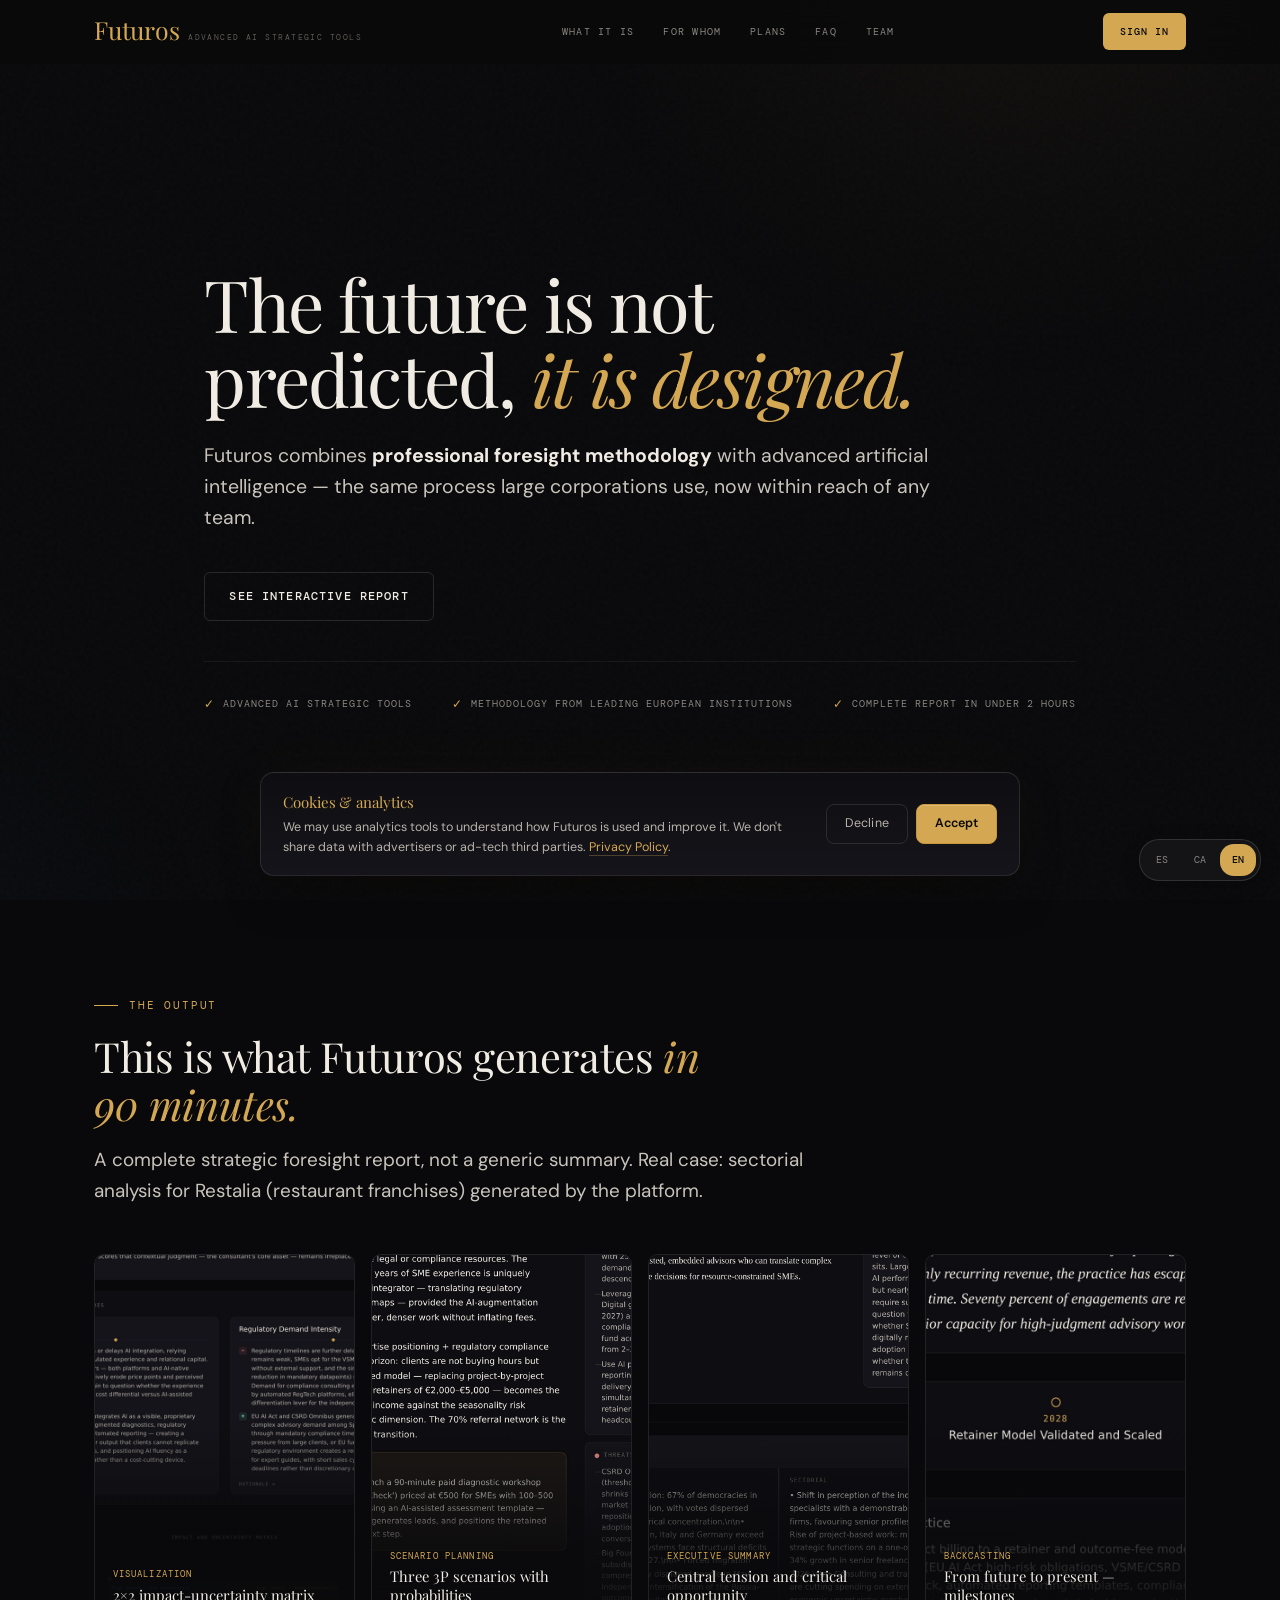
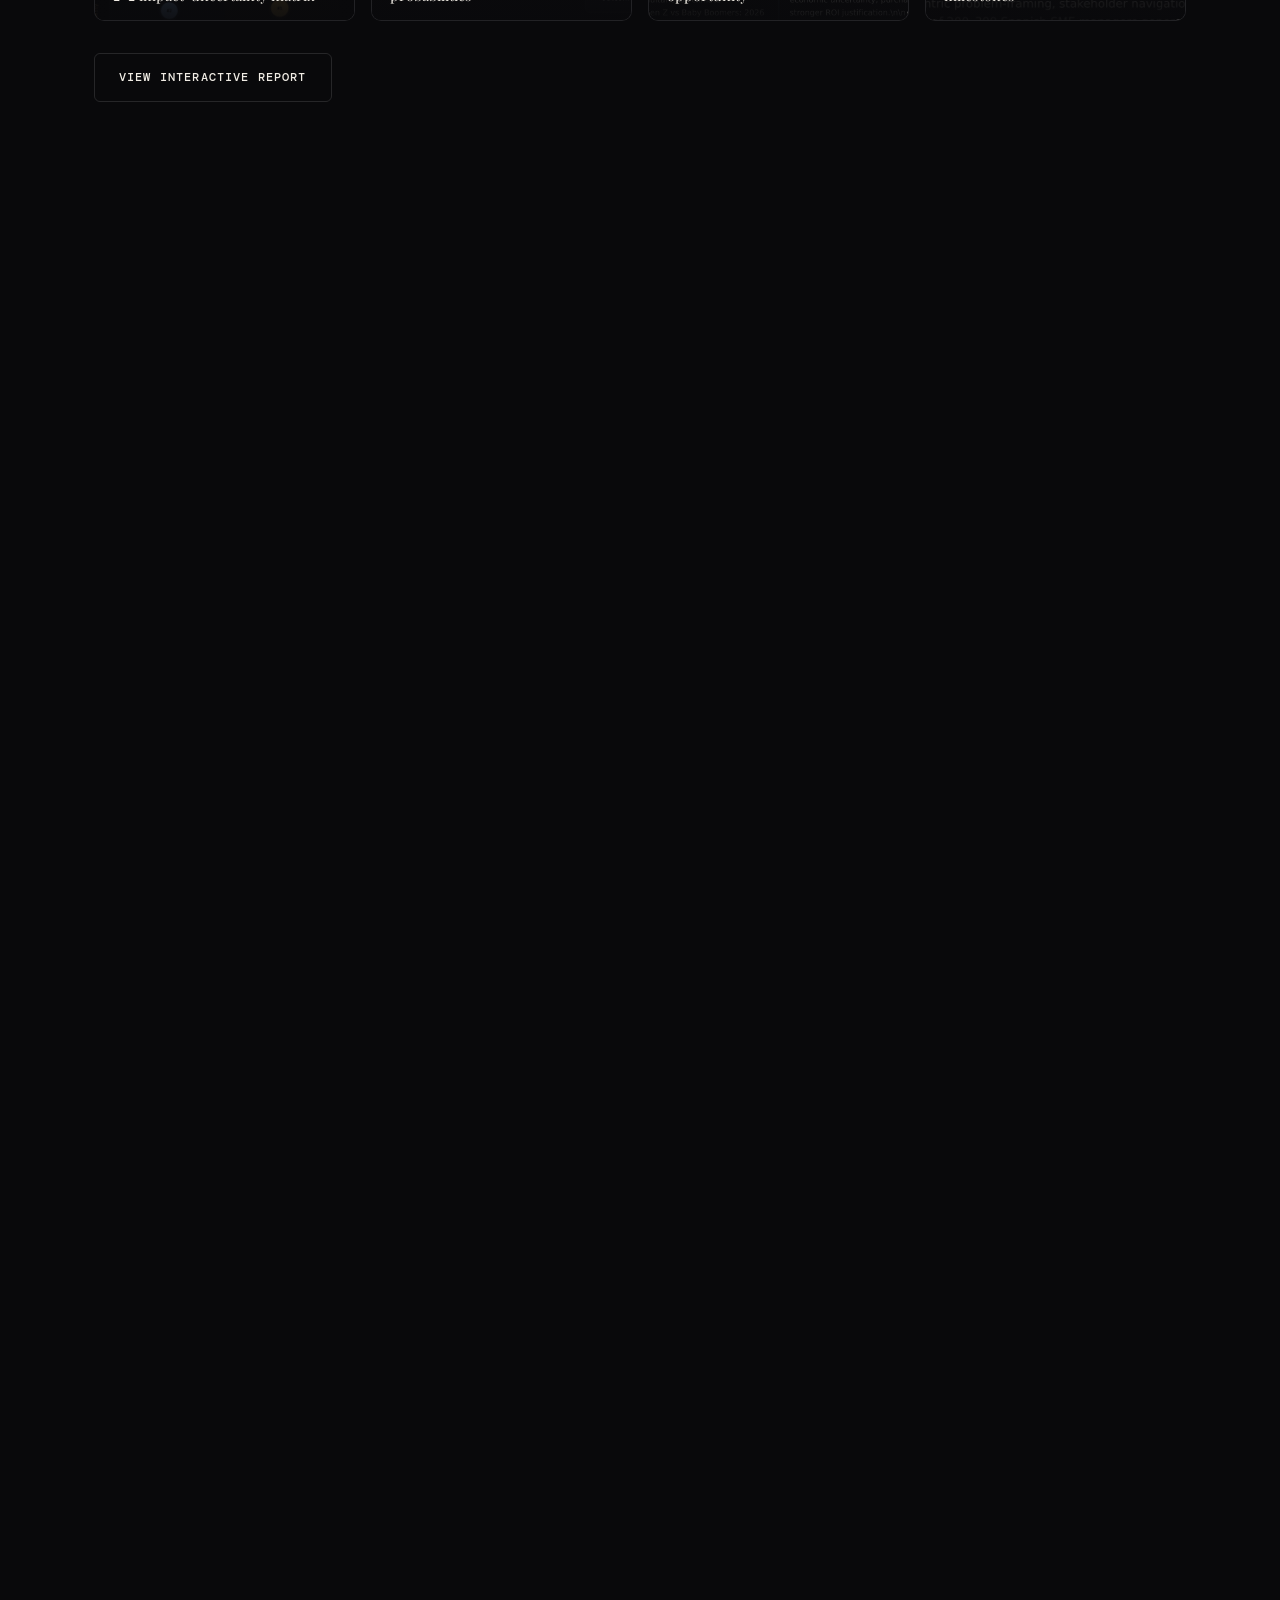
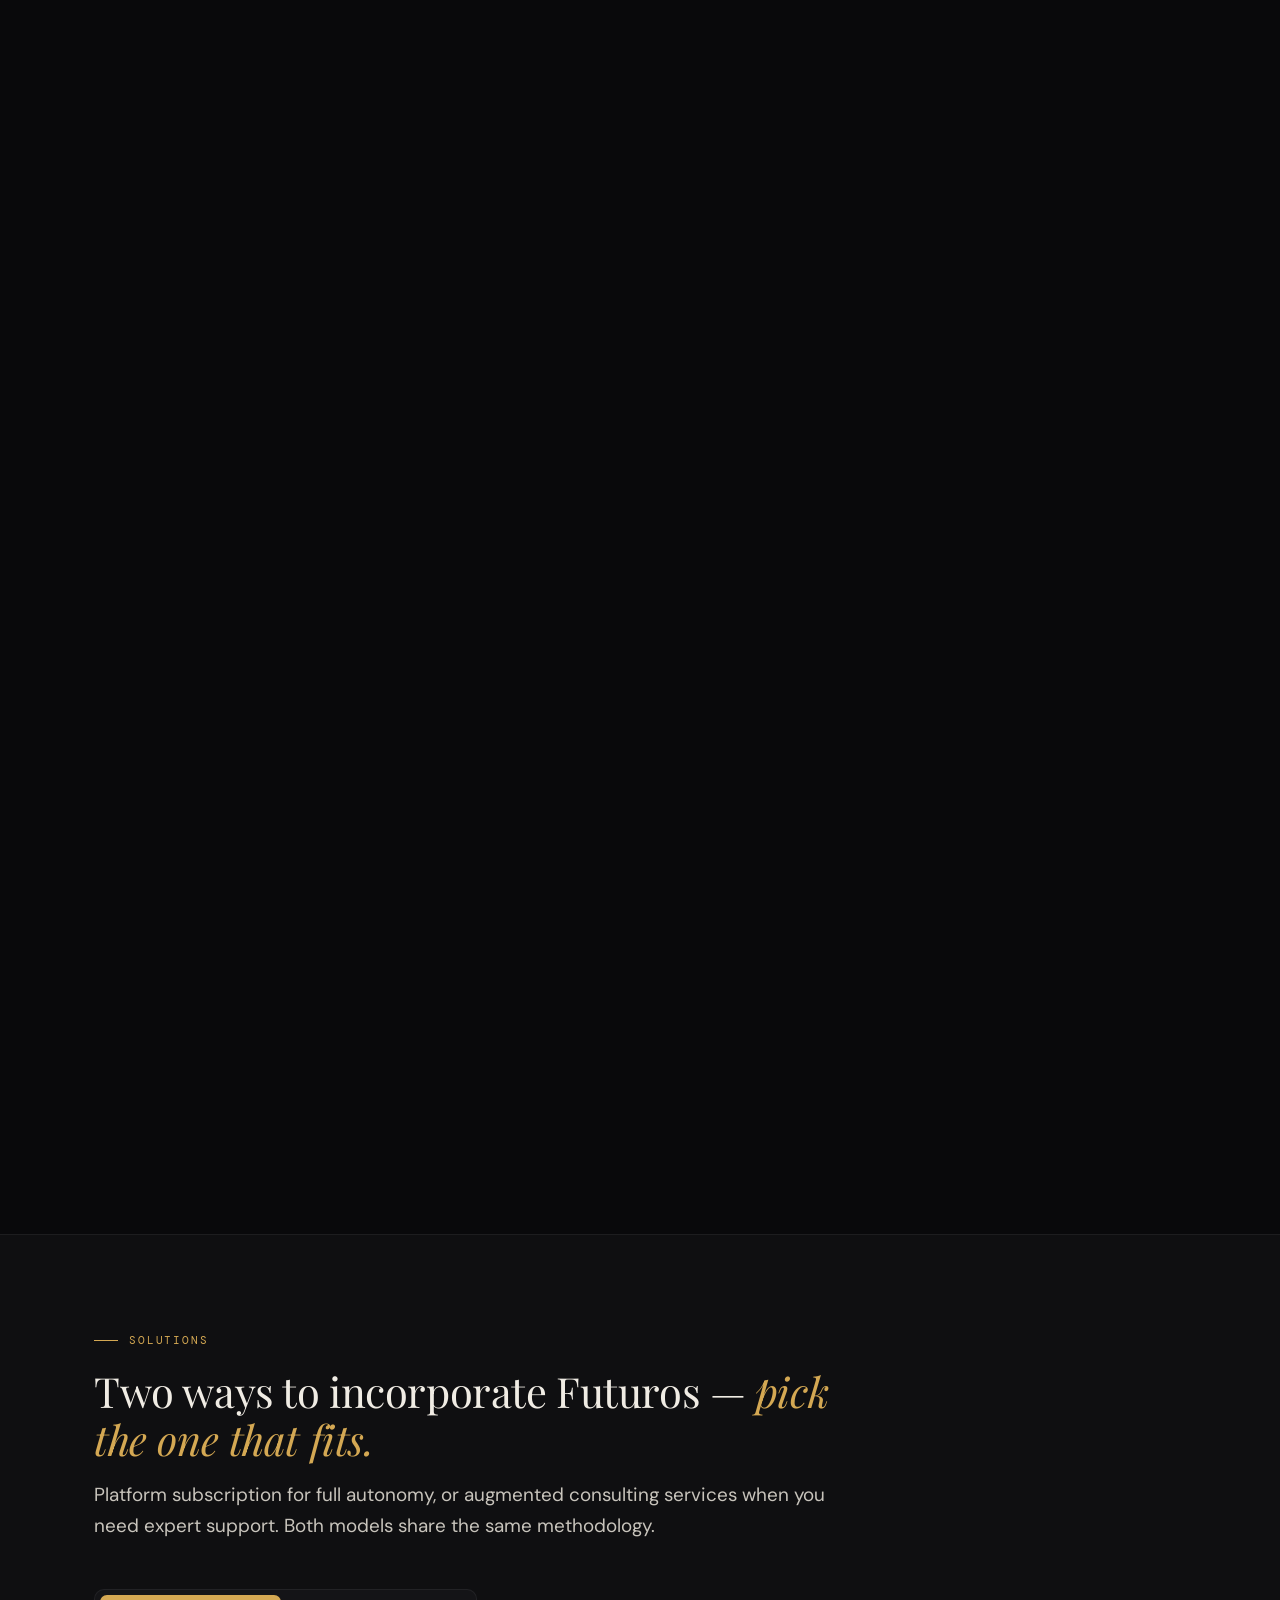
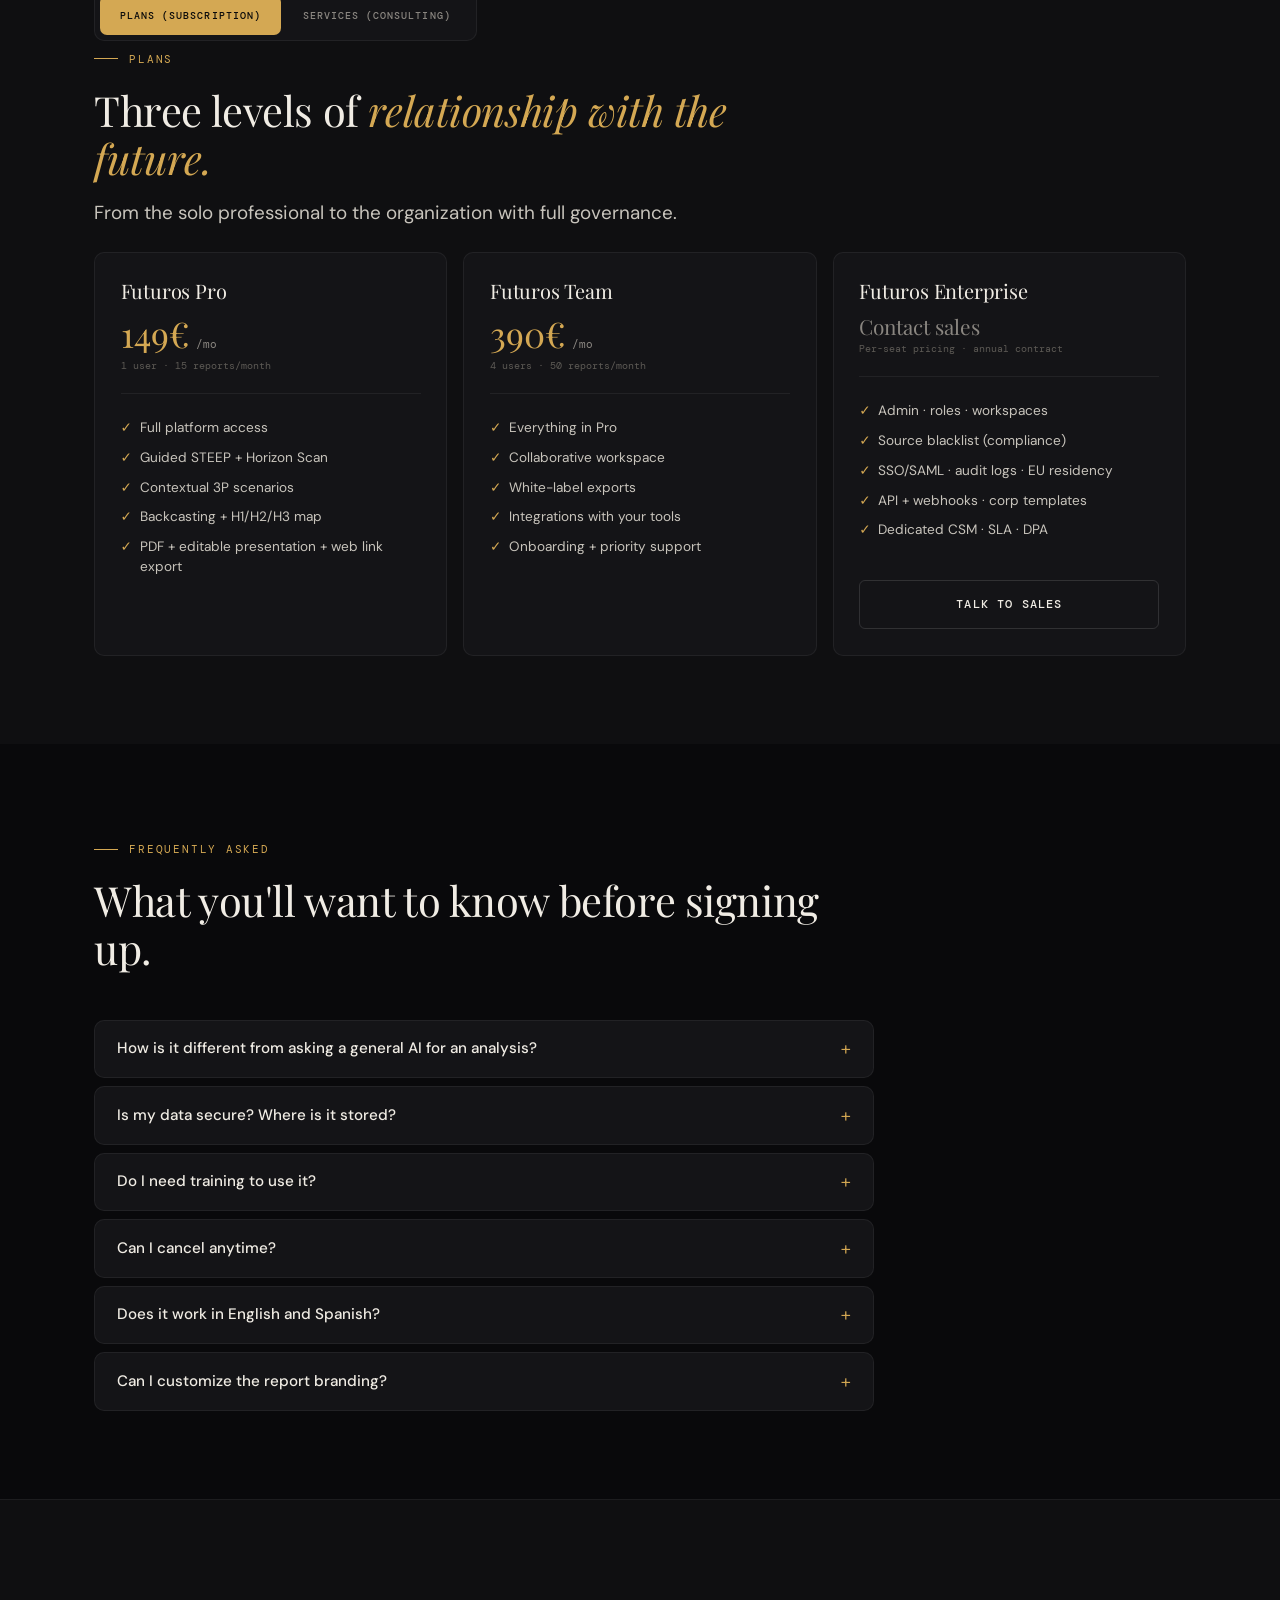
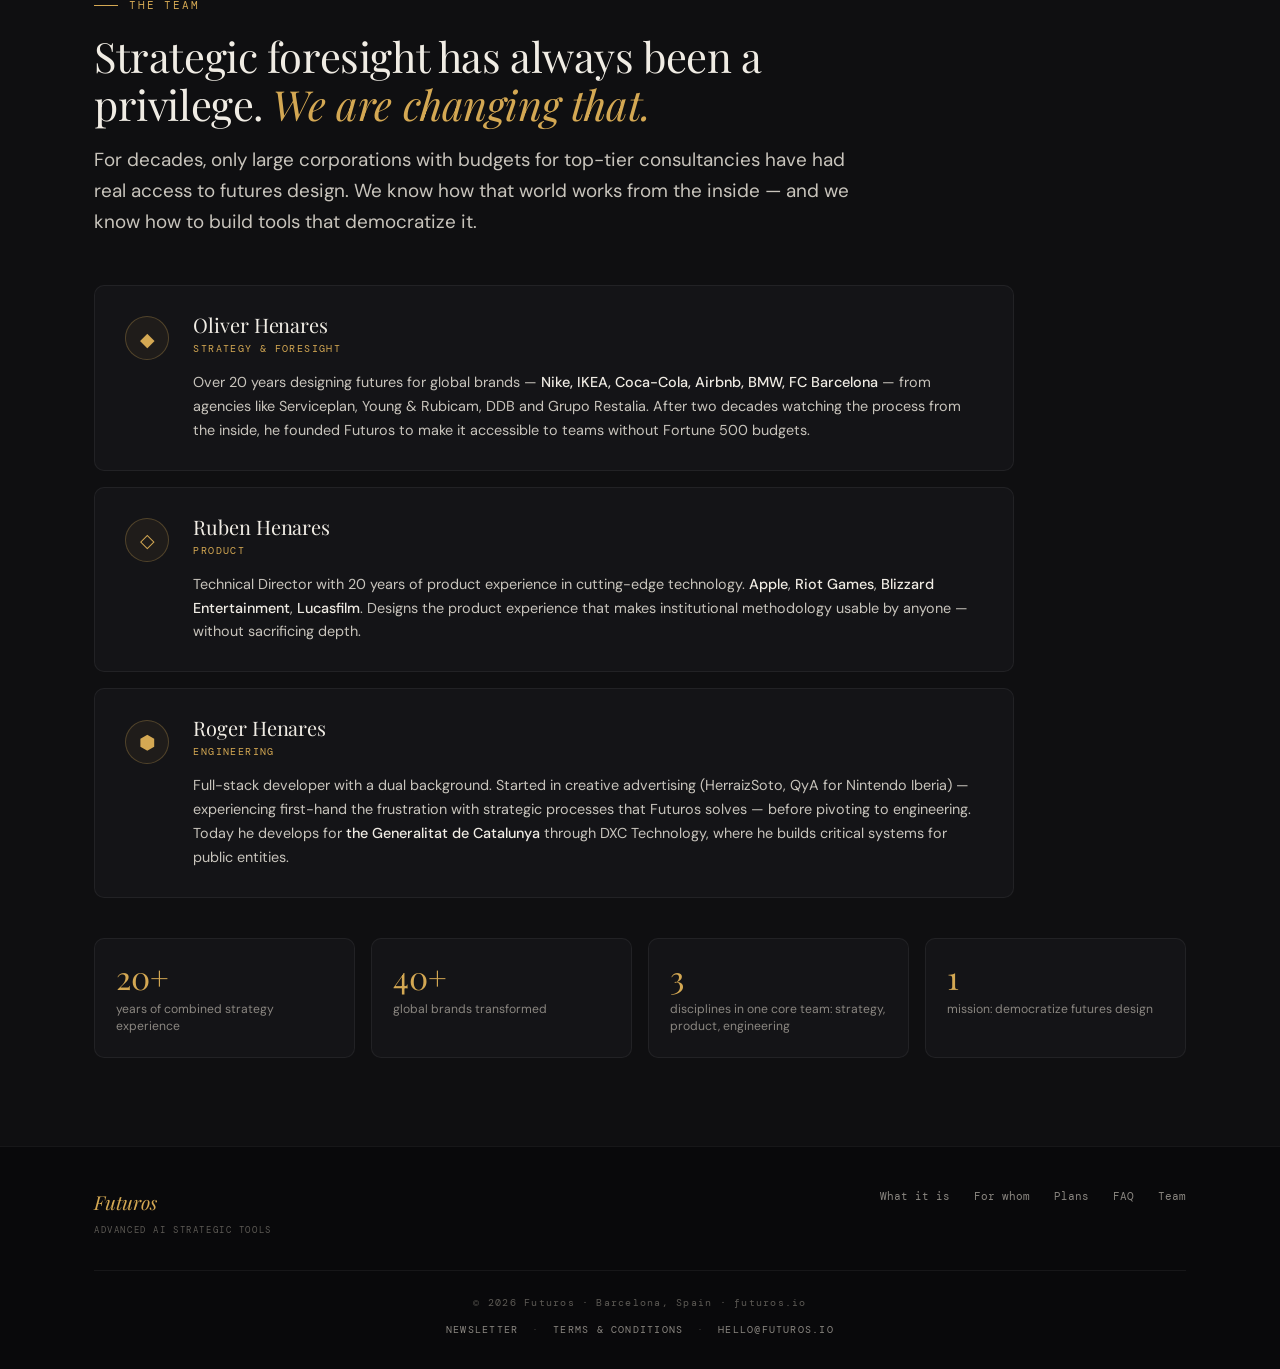
==== commit 7f12452c: "Hiding request access buttons and showing sign in for beta." ====
--- a/src/index.html
+++ b/src/index.html
@@ -35,7 +35,7 @@
 <script type="application/ld+json">{"@context":"https://schema.org","@type":"Organization","name":"Futuros","url":"https://futuros.io","description":"Strategic foresight platform combining European institutional methodology with AI.","contactPoint":{"@type":"ContactPoint","email":"hello@futuros.io","contactType":"customer support","availableLanguage":["Spanish","English"]}}</script>
 <script type="application/ld+json">{"@context":"https://schema.org","@type":"SoftwareApplication","name":"Futuros","applicationCategory":"BusinessApplication","operatingSystem":"Web","url":"https://futuros.io","offers":[{"@type":"Offer","name":"Futuros Pro","price":"149","priceCurrency":"EUR"},{"@type":"Offer","name":"Futuros Team","price":"390","priceCurrency":"EUR"}]}</script>
 
-<link rel="stylesheet" href="styles.css?v=2026-05-23">
+<link rel="stylesheet" href="styles.css?v=2026-05-24">
 
 <!-- Mixpanel analytics (EU residency) -->
 <script>
@@ -73,8 +73,6 @@
 </head>
 <body>
 
-<!-- Secret beta access -->
-<a id="beta-secret" href="https://beta.futuros.io" aria-hidden="true" tabindex="-1" style="position:fixed;top:0;right:0;width:16px;height:16px;background:rgba(9,9,11,.78);backdrop-filter:blur(20px);-webkit-backdrop-filter:blur(20px);z-index:200;display:block"></a>
 
 <!-- ═══════════ NAV ═══════════ -->
 <nav class="nav" id="mainNav">
@@ -91,8 +89,8 @@
       <a href="#equipo" class="nav-link" data-section="equipo" data-i18n="nav.team">Equipo</a>
     </div>
     <div class="nav-cta">
-      <a href="https://beta.futuros.io" class="btn btn-secondary nav-signin" aria-disabled="true" tabindex="-1" data-i18n="nav.signin">Iniciar sesión</a>
-      <a href="#waitlist" class="btn btn-primary" data-i18n="nav.cta">Solicitar acceso</a>
+      <a href="https://beta.futuros.io" class="btn btn-primary nav-signin" data-i18n="nav.signin">Iniciar sesión</a>
+      <a href="#waitlist" class="btn btn-primary is-beta-hidden" data-i18n="nav.cta">Solicitar acceso</a>
     </div>
     <button class="nav-burger" id="navBurger" aria-label="Menú">
       <span></span><span></span><span></span>
@@ -108,8 +106,8 @@
   <a href="#planes" data-i18n="nav.plans">Planes</a>
   <a href="#faq">FAQ</a>
   <a href="#equipo" data-i18n="nav.team">Equipo</a>
-  <a href="https://beta.futuros.io" class="btn btn-secondary nav-signin" aria-disabled="true" tabindex="-1" data-i18n="nav.signin">Iniciar sesión</a>
-  <a href="#waitlist" class="btn btn-primary" data-i18n="nav.cta">Solicitar acceso</a>
+  <a href="https://beta.futuros.io" class="btn btn-primary nav-signin" data-i18n="nav.signin">Iniciar sesión</a>
+  <a href="#waitlist" class="btn btn-primary is-beta-hidden" data-i18n="nav.cta">Solicitar acceso</a>
 </div>
 
 <!-- ═══════════ HERO ═══════════ -->
@@ -118,7 +116,7 @@
     <h1 class="hero-title" data-i18n-html="hero.title">El futuro no se predice, <em>se&nbsp;diseña.</em></h1>
     <p class="hero-sub" data-i18n-html="hero.sub">Futuros combina <strong>metodología de foresight profesional</strong> con inteligencia artificial avanzada — el mismo proceso que usan grandes corporaciones, ahora al alcance de cualquier equipo.</p>
     <div class="hero-ctas">
-      <a href="#waitlist" class="btn btn-primary btn-arrow" data-i18n="hero.cta1">Solicitar acceso</a>
+      <a href="#waitlist" class="btn btn-primary btn-arrow is-beta-hidden" data-i18n="hero.cta1">Solicitar acceso</a>
       <a id="hero-interactive-report" href="https://futuros.io/samples/sample_es.html" class="btn btn-secondary" target="_blank" rel="noopener" data-i18n="hero.cta2">Ver informe interactivo</a>
     </div>
     <div class="hero-trust">
@@ -332,7 +330,7 @@
             <li data-i18n="plan1.f5">Export PDF + presentación editable + enlace web</li>
           </ul>
           <div class="plan-cta">
-            <a href="#waitlist" class="btn btn-secondary" data-i18n="plan.cta">Solicitar acceso</a>
+            <a href="#waitlist" class="btn btn-secondary is-beta-hidden" data-i18n="plan.cta">Solicitar acceso</a>
           </div>
         </div>
         <div class="plan reveal">
@@ -350,7 +348,7 @@
             <li data-i18n="plan2.f5">Onboarding + soporte prioritario</li>
           </ul>
           <div class="plan-cta">
-            <a href="#waitlist" class="btn btn-secondary" data-i18n="plan.cta">Solicitar acceso</a>
+            <a href="#waitlist" class="btn btn-secondary is-beta-hidden" data-i18n="plan.cta">Solicitar acceso</a>
           </div>
         </div>
         <div class="plan reveal">
@@ -551,7 +549,7 @@
 </section>
 
 <!-- ═══════════ FINAL CTA ═══════════ -->
-<section class="section cta-final" id="waitlist">
+<section class="section cta-final is-beta-hidden" id="waitlist">
   <div class="container">
     <div class="reveal" id="waitlist-form">
       <div class="eyebrow" style="justify-content:center" data-i18n="cta.eyebrow">Acceso a la beta</div>
@@ -1105,9 +1103,8 @@
   // opens in the same language the user is currently reading the homepage in.
   // (terms.html no longer has its own in-page switcher; it relies on this hint.)
   document.querySelectorAll('a[href^="terms.html"]').forEach(a => { a.href = 'terms.html?lang=' + lang; });
-  // Carry current language into the secret beta link.
-  const betaLink = document.getElementById('beta-secret');
-  if (betaLink) betaLink.href = 'https://beta.futuros.io/?lang=' + lang;
+  // Carry current language into the Sign In link → beta.futuros.io.
+  document.querySelectorAll('a.nav-signin').forEach(a => { a.href = 'https://beta.futuros.io/?lang=' + lang; });
 }
 
 document.querySelectorAll('.lt-btn').forEach(b => b.addEventListener('click', () => applyTranslations(b.dataset.lang)));
--- a/src/styles.css
+++ b/src/styles.css
@@ -118,6 +118,11 @@
   cursor:not-allowed;
   pointer-events:none;
 }
+/* "Request access" / waitlist form is hidden during private beta —
+   only invited users can sign in via the top-right CTA. Strip this
+   rule (or remove the class from the affected elements) to re-enable
+   the public-signup flow when the beta opens. */
+.is-beta-hidden{display:none!important;}
 .nav-burger{display:none;width:44px;height:44px;flex-direction:column;justify-content:center;align-items:center;gap:5px}
 .nav-burger span{display:block;width:22px;height:1.5px;background:var(--text2);transition:transform .3s,opacity .3s}
 .nav-burger.open span:nth-child(1){transform:translateY(6.5px) rotate(45deg)}
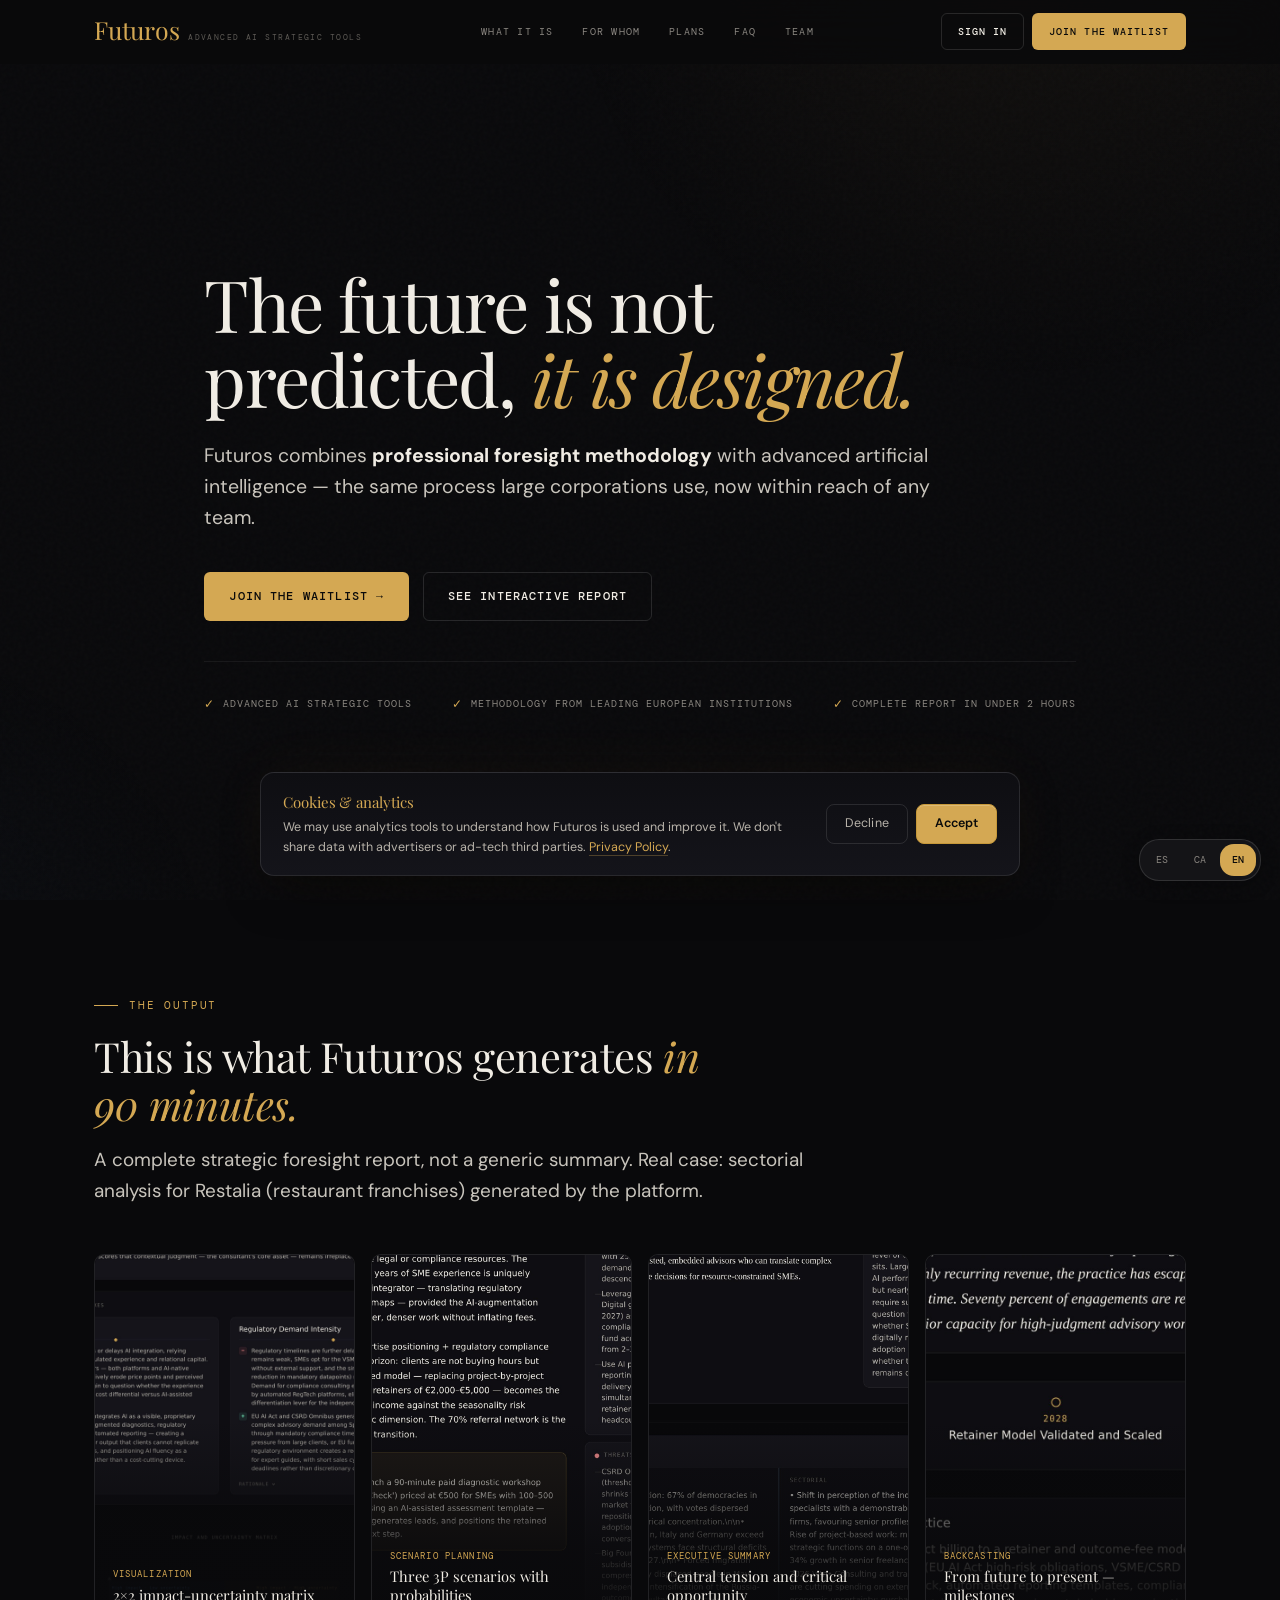
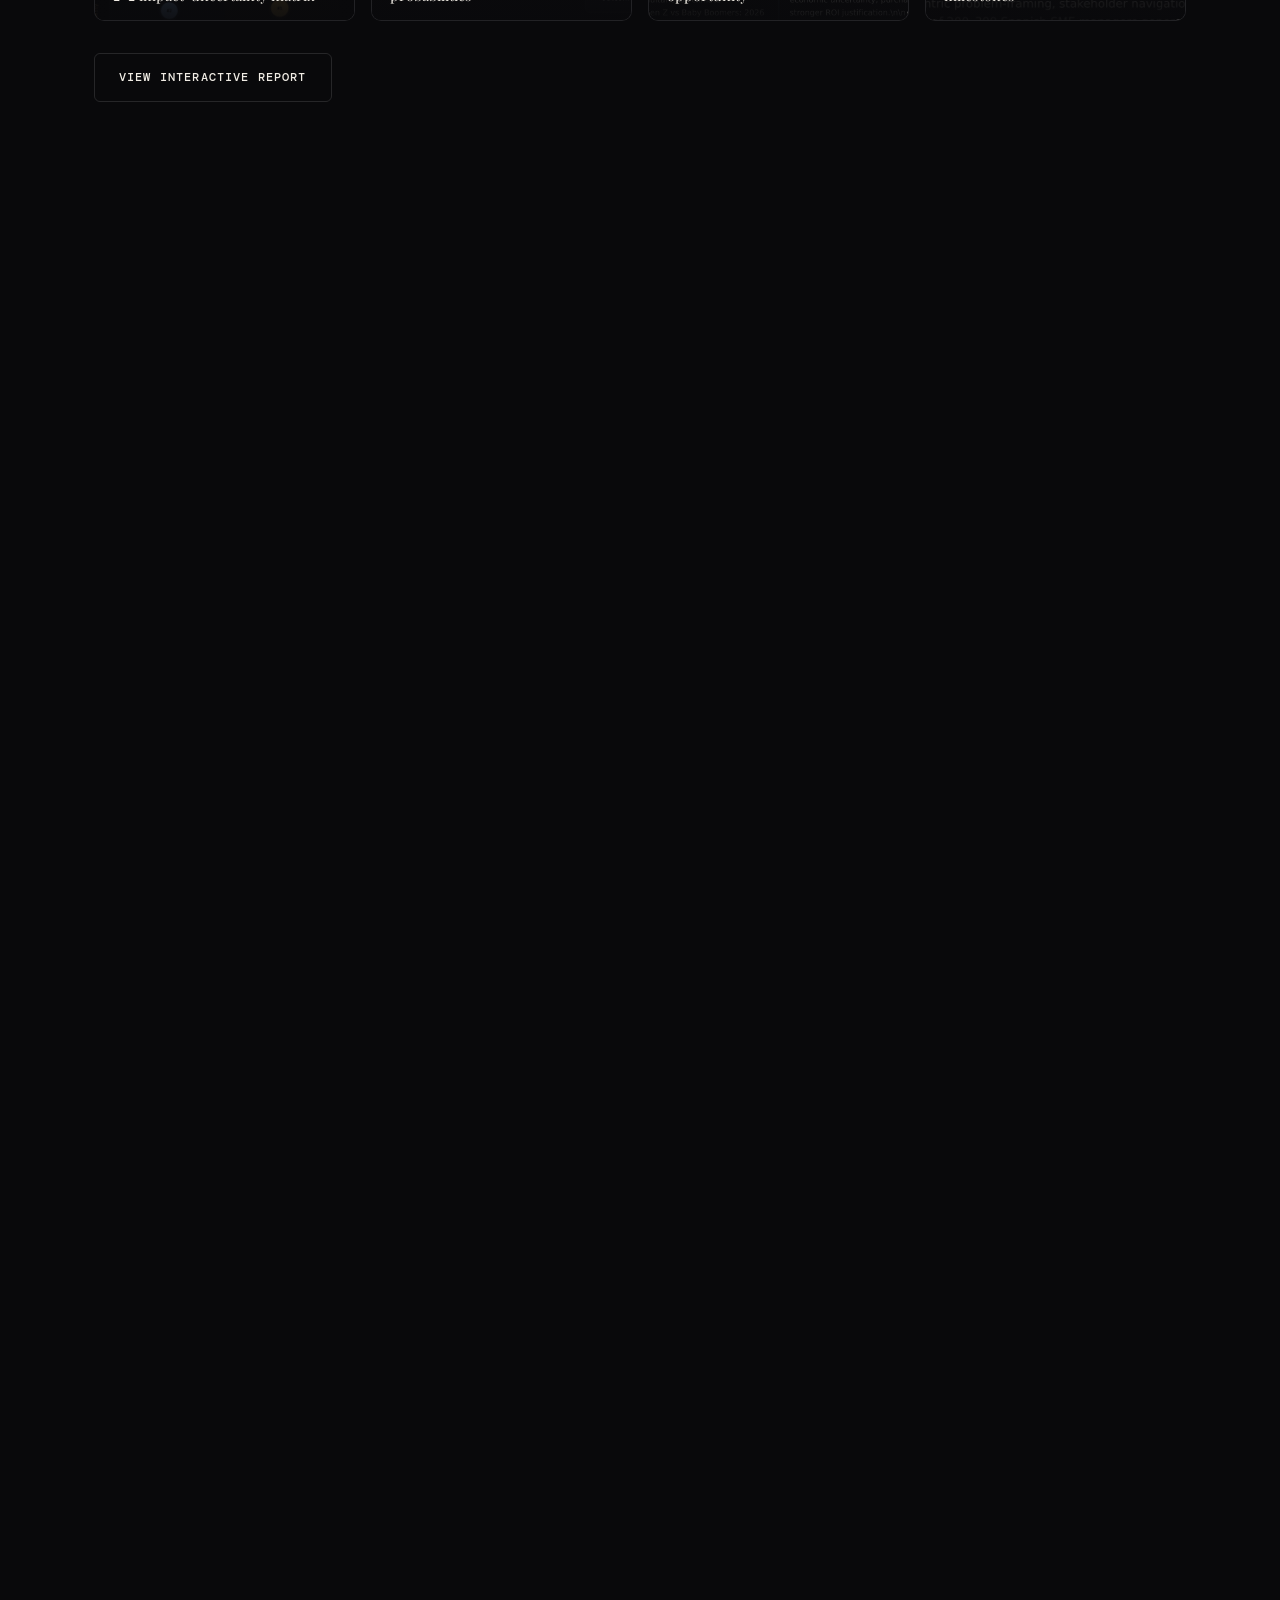
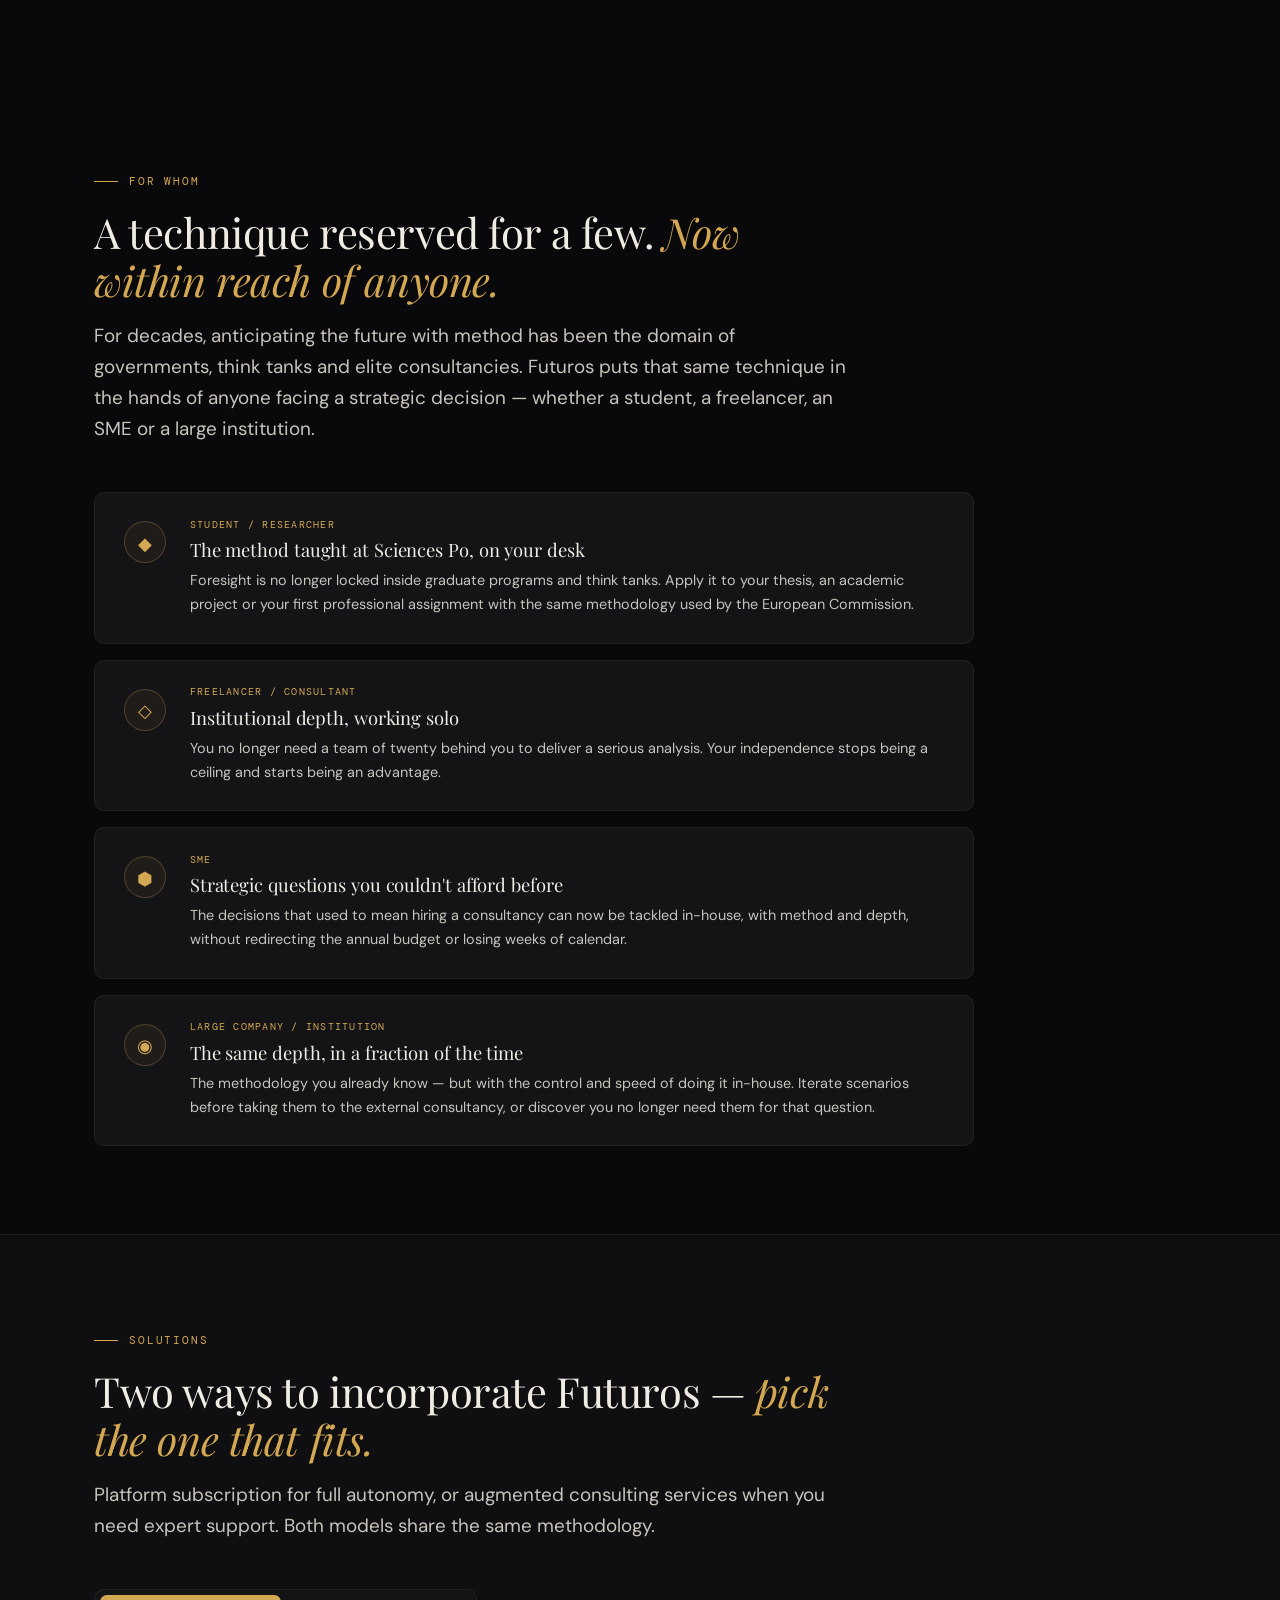
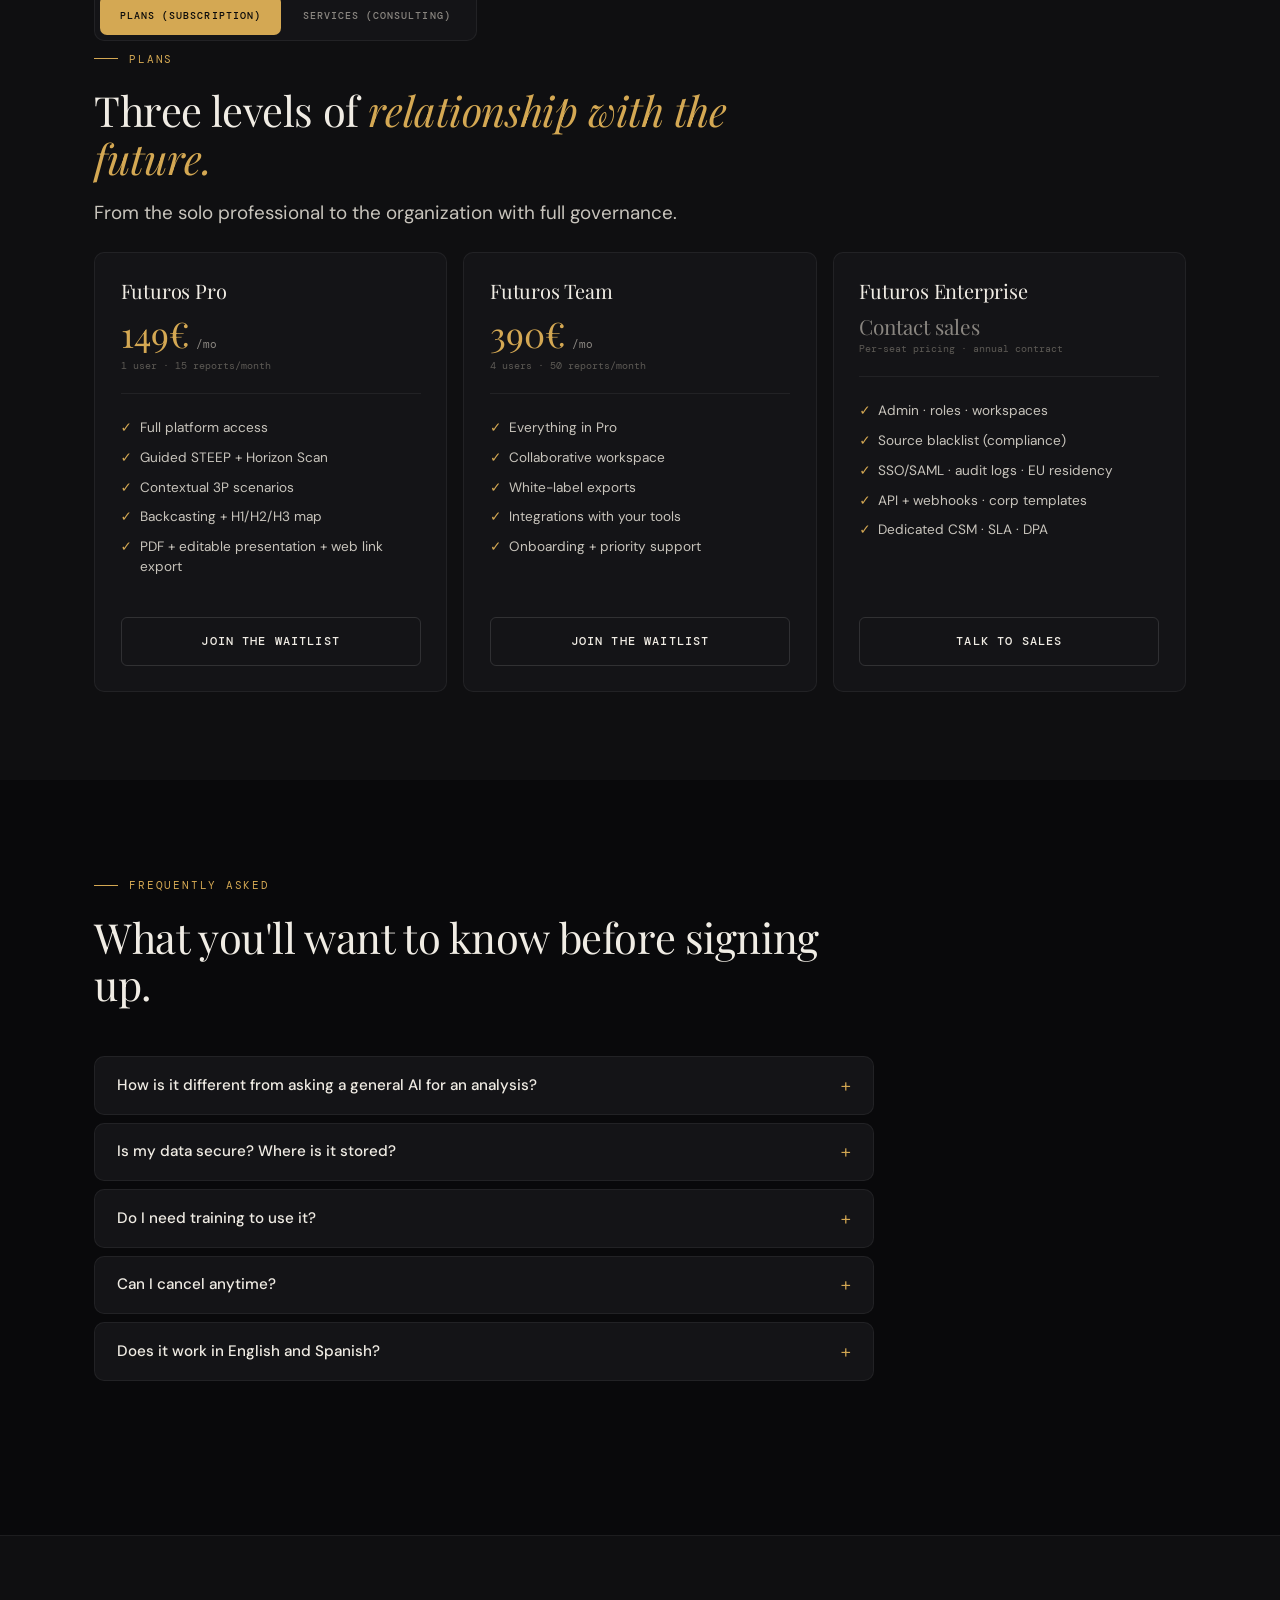
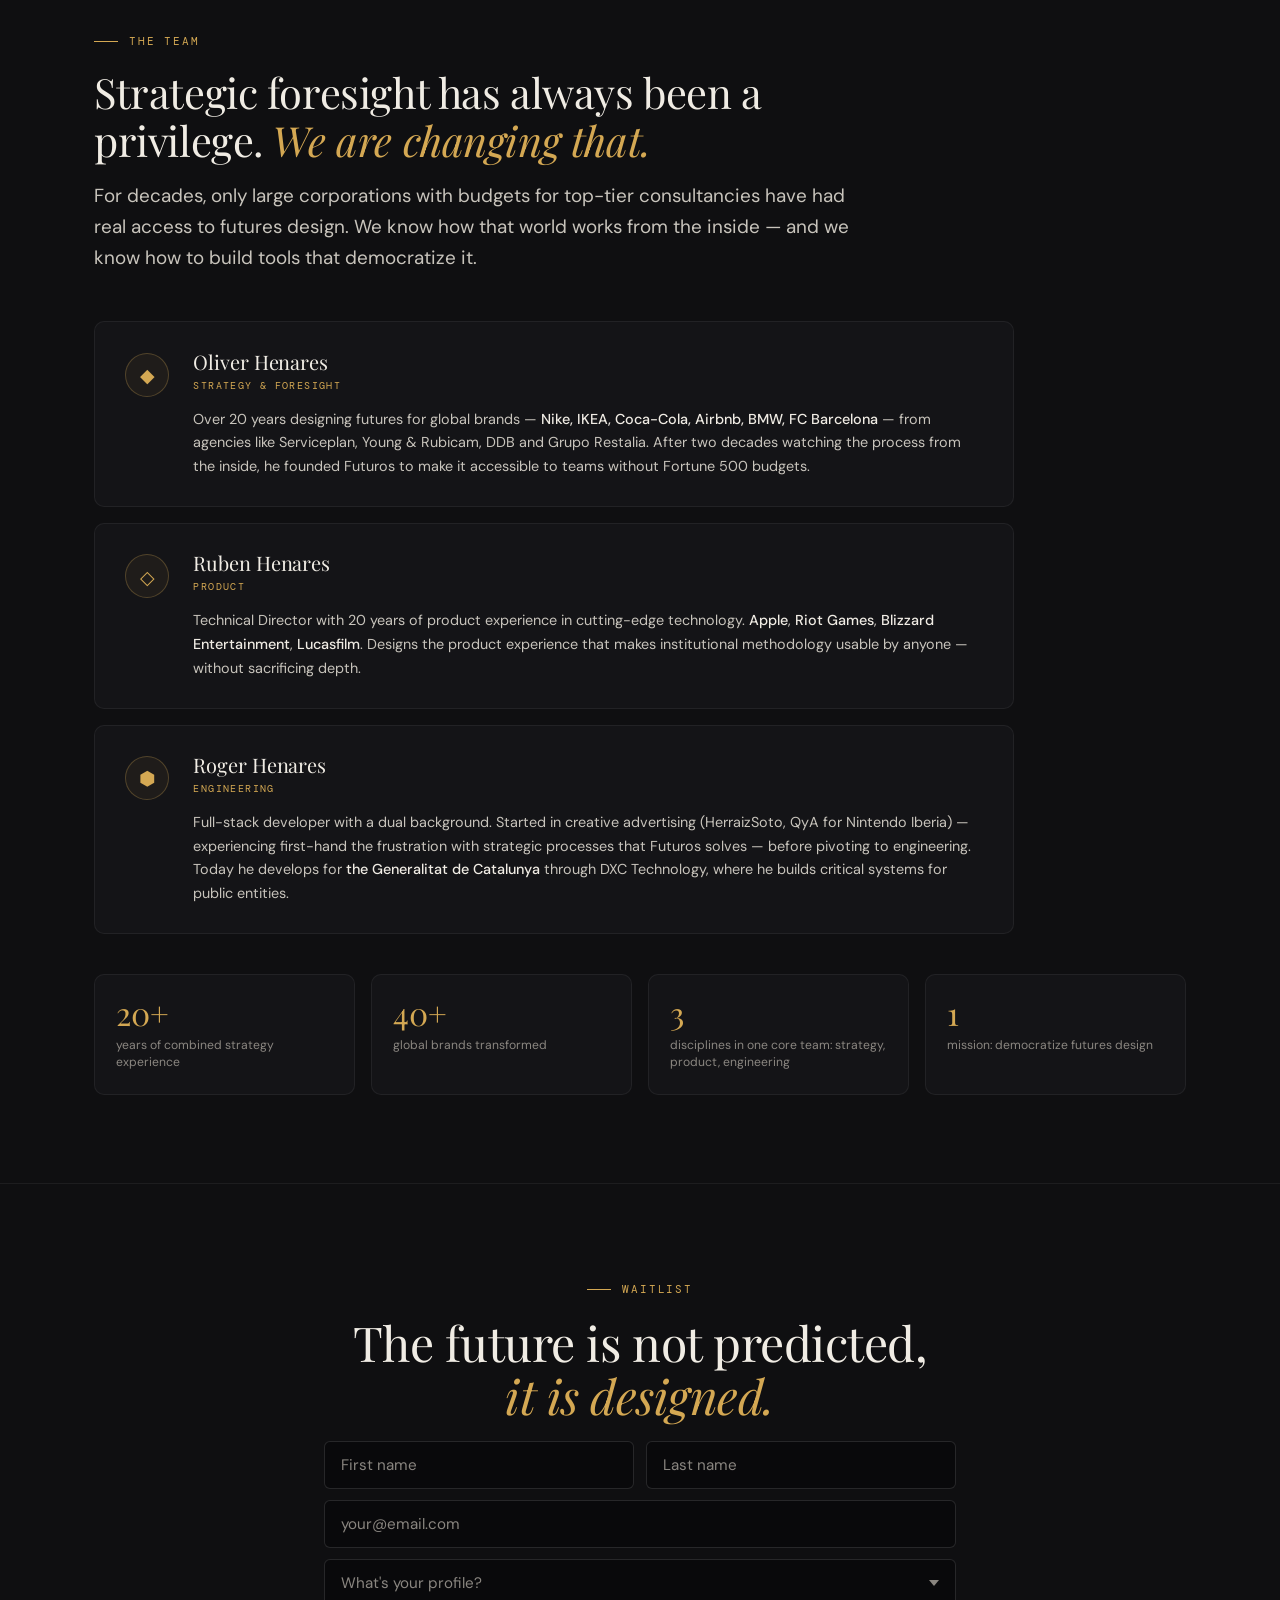
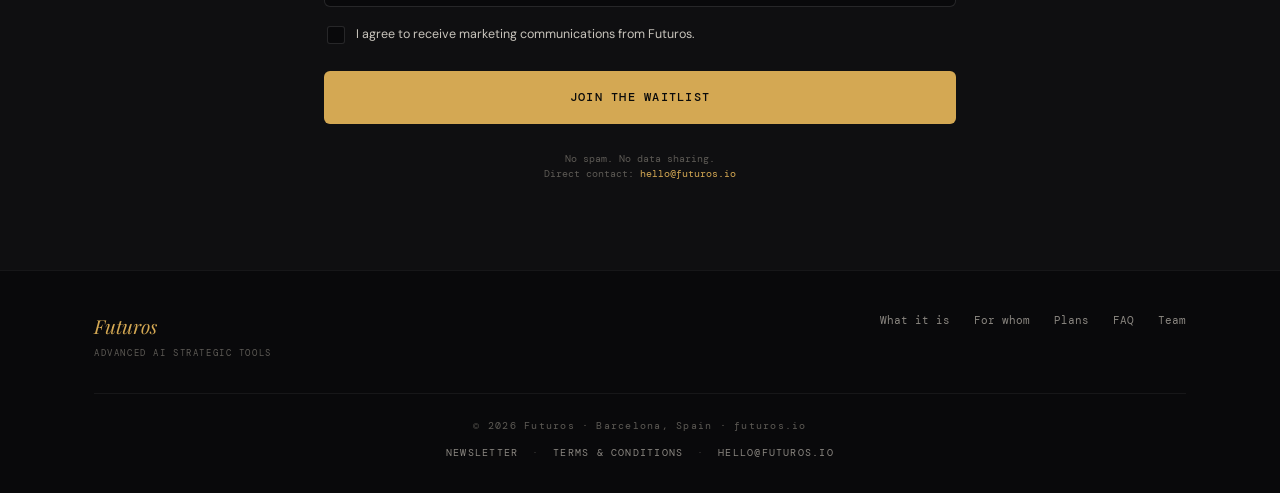
==== commit f1b5c07f: "Reopening waitlist for September release launch. All "Request access" CTAs back as "Join the waitlis" ====
--- a/src/index.html
+++ b/src/index.html
@@ -66,7 +66,7 @@
 // marketing-site events from app events in the same project. Without
 // this, only events that explicitly add { surface: 'marketing' } as
 // an event-level property (Page Viewed) get tagged; everything else
-// (CTA Clicked, Nav Link Clicked, Sign In Clicked, Access Requested,
+// (CTA Clicked, Nav Link Clicked, Sign In Clicked, Waitlist Joined,
 // Contact Sales Clicked, Sample Report Clicked, $opt_in) lands untagged.
 try { mixpanel.register({ surface: 'marketing' }); } catch(_) {}
 </script>
@@ -89,8 +89,8 @@
       <a href="#equipo" class="nav-link" data-section="equipo" data-i18n="nav.team">Equipo</a>
     </div>
     <div class="nav-cta">
-      <a href="https://beta.futuros.io" class="btn btn-primary nav-signin" data-i18n="nav.signin">Iniciar sesión</a>
-      <a href="#waitlist" class="btn btn-primary is-beta-hidden" data-i18n="nav.cta">Solicitar acceso</a>
+      <a href="https://beta.futuros.io" class="btn btn-secondary nav-signin" data-i18n="nav.signin">Iniciar sesión</a>
+      <a href="#waitlist" class="btn btn-primary" data-i18n="nav.cta">Únete a la lista de espera</a>
     </div>
     <button class="nav-burger" id="navBurger" aria-label="Menú">
       <span></span><span></span><span></span>
@@ -106,8 +106,8 @@
   <a href="#planes" data-i18n="nav.plans">Planes</a>
   <a href="#faq">FAQ</a>
   <a href="#equipo" data-i18n="nav.team">Equipo</a>
-  <a href="https://beta.futuros.io" class="btn btn-primary nav-signin" data-i18n="nav.signin">Iniciar sesión</a>
-  <a href="#waitlist" class="btn btn-primary is-beta-hidden" data-i18n="nav.cta">Solicitar acceso</a>
+  <a href="https://beta.futuros.io" class="btn btn-secondary nav-signin" data-i18n="nav.signin">Iniciar sesión</a>
+  <a href="#waitlist" class="btn btn-primary" data-i18n="nav.cta">Únete a la lista de espera</a>
 </div>
 
 <!-- ═══════════ HERO ═══════════ -->
@@ -116,7 +116,7 @@
     <h1 class="hero-title" data-i18n-html="hero.title">El futuro no se predice, <em>se&nbsp;diseña.</em></h1>
     <p class="hero-sub" data-i18n-html="hero.sub">Futuros combina <strong>metodología de foresight profesional</strong> con inteligencia artificial avanzada — el mismo proceso que usan grandes corporaciones, ahora al alcance de cualquier equipo.</p>
     <div class="hero-ctas">
-      <a href="#waitlist" class="btn btn-primary btn-arrow is-beta-hidden" data-i18n="hero.cta1">Solicitar acceso</a>
+      <a href="#waitlist" class="btn btn-primary btn-arrow" data-i18n="hero.cta1">Únete a la lista de espera</a>
       <a id="hero-interactive-report" href="https://futuros.io/samples/sample_es.html" class="btn btn-secondary" target="_blank" rel="noopener" data-i18n="hero.cta2">Ver informe interactivo</a>
     </div>
     <div class="hero-trust">
@@ -330,7 +330,7 @@
             <li data-i18n="plan1.f5">Export PDF + presentación editable + enlace web</li>
           </ul>
           <div class="plan-cta">
-            <a href="#waitlist" class="btn btn-secondary is-beta-hidden" data-i18n="plan.cta">Solicitar acceso</a>
+            <a href="#waitlist" class="btn btn-secondary" data-i18n="plan.cta">Únete a la lista de espera</a>
           </div>
         </div>
         <div class="plan reveal">
@@ -348,7 +348,7 @@
             <li data-i18n="plan2.f5">Onboarding + soporte prioritario</li>
           </ul>
           <div class="plan-cta">
-            <a href="#waitlist" class="btn btn-secondary is-beta-hidden" data-i18n="plan.cta">Solicitar acceso</a>
+            <a href="#waitlist" class="btn btn-secondary" data-i18n="plan.cta">Únete a la lista de espera</a>
           </div>
         </div>
         <div class="plan reveal">
@@ -549,10 +549,10 @@
 </section>
 
 <!-- ═══════════ FINAL CTA ═══════════ -->
-<section class="section cta-final is-beta-hidden" id="waitlist">
+<section class="section cta-final" id="waitlist">
   <div class="container">
     <div class="reveal" id="waitlist-form">
-      <div class="eyebrow" style="justify-content:center" data-i18n="cta.eyebrow">Acceso a la beta</div>
+      <div class="eyebrow" style="justify-content:center" data-i18n="cta.eyebrow">Lista de espera</div>
       <h2 class="cta-final-title" data-i18n-html="cta.title">El futuro no se predice, <em>se&nbsp;diseña.</em></h2>
       <form class="cta-form" onsubmit="submitWaitlist(event)">
         <div class="cta-form-row">
@@ -571,14 +571,14 @@
           <span class="cta-checkbox-box" aria-hidden="true"></span>
           <span class="cta-checkbox-text" data-i18n="form.marketing">Acepto recibir comunicaciones de marketing de Futuros.</span>
         </label>
-        <button type="submit" class="btn btn-primary cta-submit" data-i18n="form.btn">Solicitar acceso</button>
+        <button type="submit" class="btn btn-primary cta-submit" data-i18n="form.btn">Únete a la lista de espera</button>
         <p class="cta-fine" data-i18n-html="form.fine">Sin spam. Sin cesión a terceros.<br>Contacto directo: <a href="mailto:hello@futuros.io">hello@futuros.io</a></p>
       </form>
     </div>
     <div class="cta-done" id="waitlist-done">
       <div class="cta-done-icon">◈</div>
-      <div class="cta-done-title" data-i18n="form.done.title">Solicitud recibida.</div>
-      <div class="cta-done-sub" data-i18n="form.done.sub">Te avisaremos en cuanto revisemos tu solicitud.</div>
+      <div class="cta-done-title" data-i18n="form.done.title">Estás en la lista.</div>
+      <div class="cta-done-sub" data-i18n="form.done.sub">Te avisaremos cuando abramos el acceso al lanzamiento en septiembre.</div>
     </div>
   </div>
 </section>
@@ -651,10 +651,10 @@
   es: {
     'meta.title': 'Futuros — Foresight estratégico con IA | Advanced AI Strategic Tools',
     'meta.desc':  'Futuros combina metodología de foresight institucional europeo con inteligencia artificial para generar análisis de escenarios estratégicos completos en menos de 2 horas.',
-    'nav.tag':'Advanced AI Strategic Tools','nav.product':'Qué es','nav.who':'Para quién','nav.services':'Servicios','nav.plans':'Planes','nav.team':'Equipo','nav.terms':'Términos y Condiciones','nav.newsletter':'Newsletter','nav.signin':'Iniciar sesión','nav.cta':'Solicitar acceso',
+    'nav.tag':'Advanced AI Strategic Tools','nav.product':'Qué es','nav.who':'Para quién','nav.services':'Servicios','nav.plans':'Planes','nav.team':'Equipo','nav.terms':'Términos y Condiciones','nav.newsletter':'Newsletter','nav.signin':'Iniciar sesión','nav.cta':'Únete a la lista de espera',
     'hero.title':'El futuro no se predice, <em>se&nbsp;diseña.</em>',
     'hero.sub':'Futuros combina <strong>metodología de foresight profesional</strong> con inteligencia artificial avanzada — el mismo proceso que usan grandes corporaciones, ahora al alcance de cualquier equipo.',
-    'hero.cta1':'Solicitar acceso','hero.cta2':'Ver informe interactivo',
+    'hero.cta1':'Únete a la lista de espera','hero.cta2':'Ver informe interactivo',
     'hero.trust1':'Advanced AI Strategic Tools','hero.trust2':'Metodología de instituciones europeas líderes','hero.trust3':'Informe completo en menos de 2 horas',
     'prob.eyebrow':'El reto',
     'prob.title':'Tu cliente quiere un análisis estratégico para el próximo comité. <em>Tienes cinco días.</em>',
@@ -718,7 +718,7 @@
     'plans.eyebrow':'Planes',
     'plans.title':'Tres niveles de <em>relación con el futuro.</em>',
     'plans.lede':'Desde el profesional en solitario hasta la organización con governance completa.',
-    'plan.period':'/mes','plan.coming':'Próximamente','plan.contact':'Consultar precio','plan.contactCta':'Contactar ventas','plan.cta':'Solicitar acceso',
+    'plan.period':'/mes','plan.coming':'Próximamente','plan.contact':'Consultar precio','plan.contactCta':'Contactar ventas','plan.cta':'Únete a la lista de espera',
     'plan1.name':'Futuros Pro','plan1.limits':'1 usuario · 15 informes/mes',
     'plan1.f1':'Acceso completo a la plataforma','plan1.f2':'Flujo guiado STEEP + Horizon Scan','plan1.f3':'Escenarios 3P contextuales','plan1.f4':'Backcasting + mapa H1/H2/H3','plan1.f5':'Export PDF + presentación editable + enlace web',
     'plan2.name':'Futuros Team','plan2.limits':'4 usuarios · 50 informes/mes',
@@ -751,14 +751,14 @@
     'team.s2':'marcas globales transformadas',
     'team.s3':'disciplinas en un equipo core: estrategia, producto e ingeniería',
     'team.s4':'misión: democratizar el diseño de futuros',
-    'cta.eyebrow':'Acceso a la beta',
+    'cta.eyebrow':'Lista de espera',
     'cta.title':'El futuro no se predice, <em>se&nbsp;diseña.</em>',
     'form.name':'Nombre','form.lastname':'Apellido','form.email':'tu@email.com',
     'form.profile.ph':'¿Cuál es tu perfil?','form.profile.o1':'Empresa','form.profile.o2':'Consultor','form.profile.o3':'Otro',
-    'form.btn':'Solicitar acceso',
+    'form.btn':'Únete a la lista de espera',
     'form.marketing':'Acepto recibir comunicaciones de marketing de Futuros.',
     'form.fine':'Sin spam. Sin cesión a terceros.<br>Contacto directo: <a href="mailto:hello@futuros.io">hello@futuros.io</a>',
-    'form.done.title':'Solicitud recibida.','form.done.sub':'Te avisaremos en cuanto revisemos tu solicitud.','form.sending':'Enviando...',
+    'form.done.title':'Estás en la lista.','form.done.sub':'Te avisaremos cuando abramos el acceso al lanzamiento en septiembre.','form.sending':'Enviando...',
     'footer.tag':'Advanced AI Strategic Tools','footer.bottom':'© 2026 Futuros · Barcelona, España · futuros.io',
     'cookies.title':'Cookies y analítica',
     'cookies.body':'Podemos usar herramientas de analítica para entender cómo se usa Futuros y mejorarlo. No compartimos datos con anunciantes ni terceros publicitarios.',
@@ -768,10 +768,10 @@
   en: {
     'meta.title': 'Futuros — AI-powered Strategic Foresight | Advanced AI Strategic Tools',
     'meta.desc':  'Futuros combines European institutional foresight methodology with AI to generate complete strategic scenario analyses in under 2 hours.',
-    'nav.tag':'Advanced AI Strategic Tools','nav.product':'What it is','nav.who':'For whom','nav.services':'Services','nav.plans':'Plans','nav.team':'Team','nav.terms':'Terms & Conditions','nav.newsletter':'Newsletter','nav.signin':'Sign in','nav.cta':'Request access',
+    'nav.tag':'Advanced AI Strategic Tools','nav.product':'What it is','nav.who':'For whom','nav.services':'Services','nav.plans':'Plans','nav.team':'Team','nav.terms':'Terms & Conditions','nav.newsletter':'Newsletter','nav.signin':'Sign in','nav.cta':'Join the waitlist',
     'hero.title':'The future is not predicted, <em>it&nbsp;is&nbsp;designed.</em>',
     'hero.sub':'Futuros combines <strong>professional foresight methodology</strong> with advanced artificial intelligence — the same process large corporations use, now within reach of any team.',
-    'hero.cta1':'Request access','hero.cta2':'See interactive report',
+    'hero.cta1':'Join the waitlist','hero.cta2':'See interactive report',
     'hero.trust1':'Advanced AI Strategic Tools','hero.trust2':'Methodology from leading European institutions','hero.trust3':'Complete report in under 2 hours',
     'prob.eyebrow':'The challenge',
     'prob.title':'Your client wants a strategic analysis for the next board meeting. <em>You have five days.</em>',
@@ -835,7 +835,7 @@
     'plans.eyebrow':'Plans',
     'plans.title':'Three levels of <em>relationship with the future.</em>',
     'plans.lede':'From the solo professional to the organization with full governance.',
-    'plan.period':'/mo','plan.coming':'Coming soon','plan.contact':'Contact sales','plan.contactCta':'Talk to sales','plan.cta':'Request access',
+    'plan.period':'/mo','plan.coming':'Coming soon','plan.contact':'Contact sales','plan.contactCta':'Talk to sales','plan.cta':'Join the waitlist',
     'plan1.name':'Futuros Pro','plan1.limits':'1 user · 15 reports/month',
     'plan1.f1':'Full platform access','plan1.f2':'Guided STEEP + Horizon Scan','plan1.f3':'Contextual 3P scenarios','plan1.f4':'Backcasting + H1/H2/H3 map','plan1.f5':'PDF + editable presentation + web link export',
     'plan2.name':'Futuros Team','plan2.limits':'4 users · 50 reports/month',
@@ -868,14 +868,14 @@
     'team.s2':'global brands transformed',
     'team.s3':'disciplines in one core team: strategy, product, engineering',
     'team.s4':'mission: democratize futures design',
-    'cta.eyebrow':'Beta access',
+    'cta.eyebrow':'Waitlist',
     'cta.title':"The future is not predicted, <em>it&nbsp;is&nbsp;designed.</em>",
     'form.name':'First name','form.lastname':'Last name','form.email':'your@email.com',
     'form.profile.ph':"What's your profile?",'form.profile.o1':'Company','form.profile.o2':'Consultant','form.profile.o3':'Other',
-    'form.btn':'Request access',
+    'form.btn':'Join the waitlist',
     'form.marketing':'I agree to receive marketing communications from Futuros.',
     'form.fine':'No spam. No data sharing.<br>Direct contact: <a href="mailto:hello@futuros.io">hello@futuros.io</a>',
-    'form.done.title':"Request received.",'form.done.sub':"We'll be in touch once we've reviewed your request.",'form.sending':'Sending...',
+    'form.done.title':"You're on the list.",'form.done.sub':"We'll notify you when we open access to the launch in September.",'form.sending':'Sending...',
     'footer.tag':'Advanced AI Strategic Tools','footer.bottom':'© 2026 Futuros · Barcelona, Spain · futuros.io',
     'cookies.title':'Cookies & analytics',
     'cookies.body':"We may use analytics tools to understand how Futuros is used and improve it. We don't share data with advertisers or ad-tech third parties.",
@@ -885,10 +885,10 @@
   ca: {
     'meta.title': 'Futuros — Foresight estratègic amb IA | Advanced AI Strategic Tools',
     'meta.desc':  'Futuros combina metodologia de foresight institucional europeu amb intel·ligència artificial per generar anàlisis d\'escenaris estratègics completes en menys de 2 hores.',
-    'nav.tag':'Advanced AI Strategic Tools','nav.product':'Què és','nav.who':'Per a qui','nav.services':'Serveis','nav.plans':'Plans','nav.team':'Equip','nav.terms':'Termes i Condicions','nav.newsletter':'Newsletter','nav.signin':'Iniciar sessió','nav.cta':'Sol·licitar accés',
+    'nav.tag':'Advanced AI Strategic Tools','nav.product':'Què és','nav.who':'Per a qui','nav.services':'Serveis','nav.plans':'Plans','nav.team':'Equip','nav.terms':'Termes i Condicions','nav.newsletter':'Newsletter','nav.signin':'Iniciar sessió','nav.cta':'Uneix-te a la llista d\'espera',
     'hero.title':'El futur no es prediu, <em>es&nbsp;dissenya.</em>',
     'hero.sub':'Futuros combina <strong>metodologia de foresight professional</strong> amb intel·ligència artificial avançada — el mateix procés que utilitzen les grans corporacions, ara a l\'abast de qualsevol equip.',
-    'hero.cta1':'Sol·licitar accés','hero.cta2':'Veure informe interactiu',
+    'hero.cta1':'Uneix-te a la llista d\'espera','hero.cta2':'Veure informe interactiu',
     'hero.trust1':'Advanced AI Strategic Tools','hero.trust2':'Metodologia d\'institucions europees líders','hero.trust3':'Informe complet en menys de 2 hores',
     'prob.eyebrow':'El repte',
     'prob.title':'El teu client vol una anàlisi estratègica per al pròxim comitè. <em>Tens cinc dies.</em>',
@@ -952,7 +952,7 @@
     'plans.eyebrow':'Plans',
     'plans.title':'Tres nivells de <em>relació amb el futur.</em>',
     'plans.lede':'Des del professional en solitari fins a l\'organització amb governance completa.',
-    'plan.period':'/mes','plan.coming':'Properament','plan.contact':'Consultar preu','plan.contactCta':'Contactar vendes','plan.cta':'Sol·licitar accés',
+    'plan.period':'/mes','plan.coming':'Properament','plan.contact':'Consultar preu','plan.contactCta':'Contactar vendes','plan.cta':'Uneix-te a la llista d\'espera',
     'plan1.name':'Futuros Pro','plan1.limits':'1 usuari · 15 informes/mes',
     'plan1.f1':'Accés complet a la plataforma','plan1.f2':'Flux guiat STEEP + Horizon Scan','plan1.f3':'Escenaris 3P contextuals','plan1.f4':'Backcasting + mapa H1/H2/H3','plan1.f5':'Export PDF + presentació editable + enllaç web',
     'plan2.name':'Futuros Team','plan2.limits':'4 usuaris · 50 informes/mes',
@@ -985,14 +985,14 @@
     'team.s2':'marques globals transformades',
     'team.s3':'disciplines en un equip core: estratègia, producte i enginyeria',
     'team.s4':'missió: democratitzar el disseny de futurs',
-    'cta.eyebrow':'Accés a la beta',
+    'cta.eyebrow':'Llista d\'espera',
     'cta.title':'El futur no es prediu, <em>es&nbsp;dissenya.</em>',
     'form.name':'Nom','form.lastname':'Cognom','form.email':'tu@email.com',
     'form.profile.ph':'Quin és el teu perfil?','form.profile.o1':'Empresa','form.profile.o2':'Consultor','form.profile.o3':'Altre',
-    'form.btn':'Sol·licitar accés',
+    'form.btn':'Uneix-te a la llista d\'espera',
     'form.marketing':'Accepto rebre comunicacions de màrqueting de Futuros.',
     'form.fine':'Sense spam. Sense cessió a tercers.<br>Contacte directe: <a href="mailto:hello@futuros.io">hello@futuros.io</a>',
-    'form.done.title':'Sol·licitud rebuda.','form.done.sub':'T\'avisarem tan bon punt revisem la teva sol·licitud.','form.sending':'Enviant...',
+    'form.done.title':'Estàs a la llista.','form.done.sub':'T\'avisarem quan obrim l\'accés al llançament al setembre.','form.sending':'Enviant...',
     'footer.tag':'Advanced AI Strategic Tools','footer.bottom':'© 2026 Futuros · Barcelona, Catalunya · futuros.io',
     'cookies.title':'Cookies i analítica',
     'cookies.body':'Podem fer servir eines d\'analítica per entendre com s\'utilitza Futuros i millorar-lo. No compartim dades amb anunciants ni tercers publicitaris.',
@@ -1258,7 +1258,7 @@
         });
       }
       if (typeof mixpanel.track === 'function') {
-        mixpanel.track('Access Requested', {
+        mixpanel.track('Waitlist Joined', {
           lang: currentLang,
           profile: profile || 'no indicado',
           marketing: marketing
@@ -1282,13 +1282,13 @@
         marketing,
         ts: new Date().toISOString(),
         source: 'futuros.io/',
-        campaign: 'beta'
+        campaign: 'waitlist-release'
       })
     });
   } catch(err) { console.warn('Waitlist submission failed:', err); }
   try {
     const l = JSON.parse(localStorage.getItem('futuros_leads') || '[]');
-    l.push({ name, lastName, email, profile, marketing, lang: currentLang, ts: new Date().toISOString(), campaign: 'beta' });
+    l.push({ name, lastName, email, profile, marketing, lang: currentLang, ts: new Date().toISOString(), campaign: 'waitlist-release' });
     localStorage.setItem('futuros_leads', JSON.stringify(l));
   } catch(_) {}
   document.getElementById('waitlist-form').style.display = 'none';
@@ -1436,7 +1436,7 @@
       return;
     }
 
-    // Request Access CTA — any anchor pointing at #waitlist
+    // Join the waitlist CTA — any anchor pointing at #waitlist
     if (href === '#waitlist') {
       let location = 'unknown';
       if (link.closest('.nav-cta')) location = 'top-nav';
@@ -1449,7 +1449,7 @@
         else if (planName.includes('enterprise')) location = 'plan-enterprise';
         else location = 'plan-card';
       }
-      track('CTA Clicked', { cta: 'request-access', location: location, lang: currentLang });
+      track('CTA Clicked', { cta: 'join-waitlist', location: location, lang: currentLang });
       return;
     }
 
